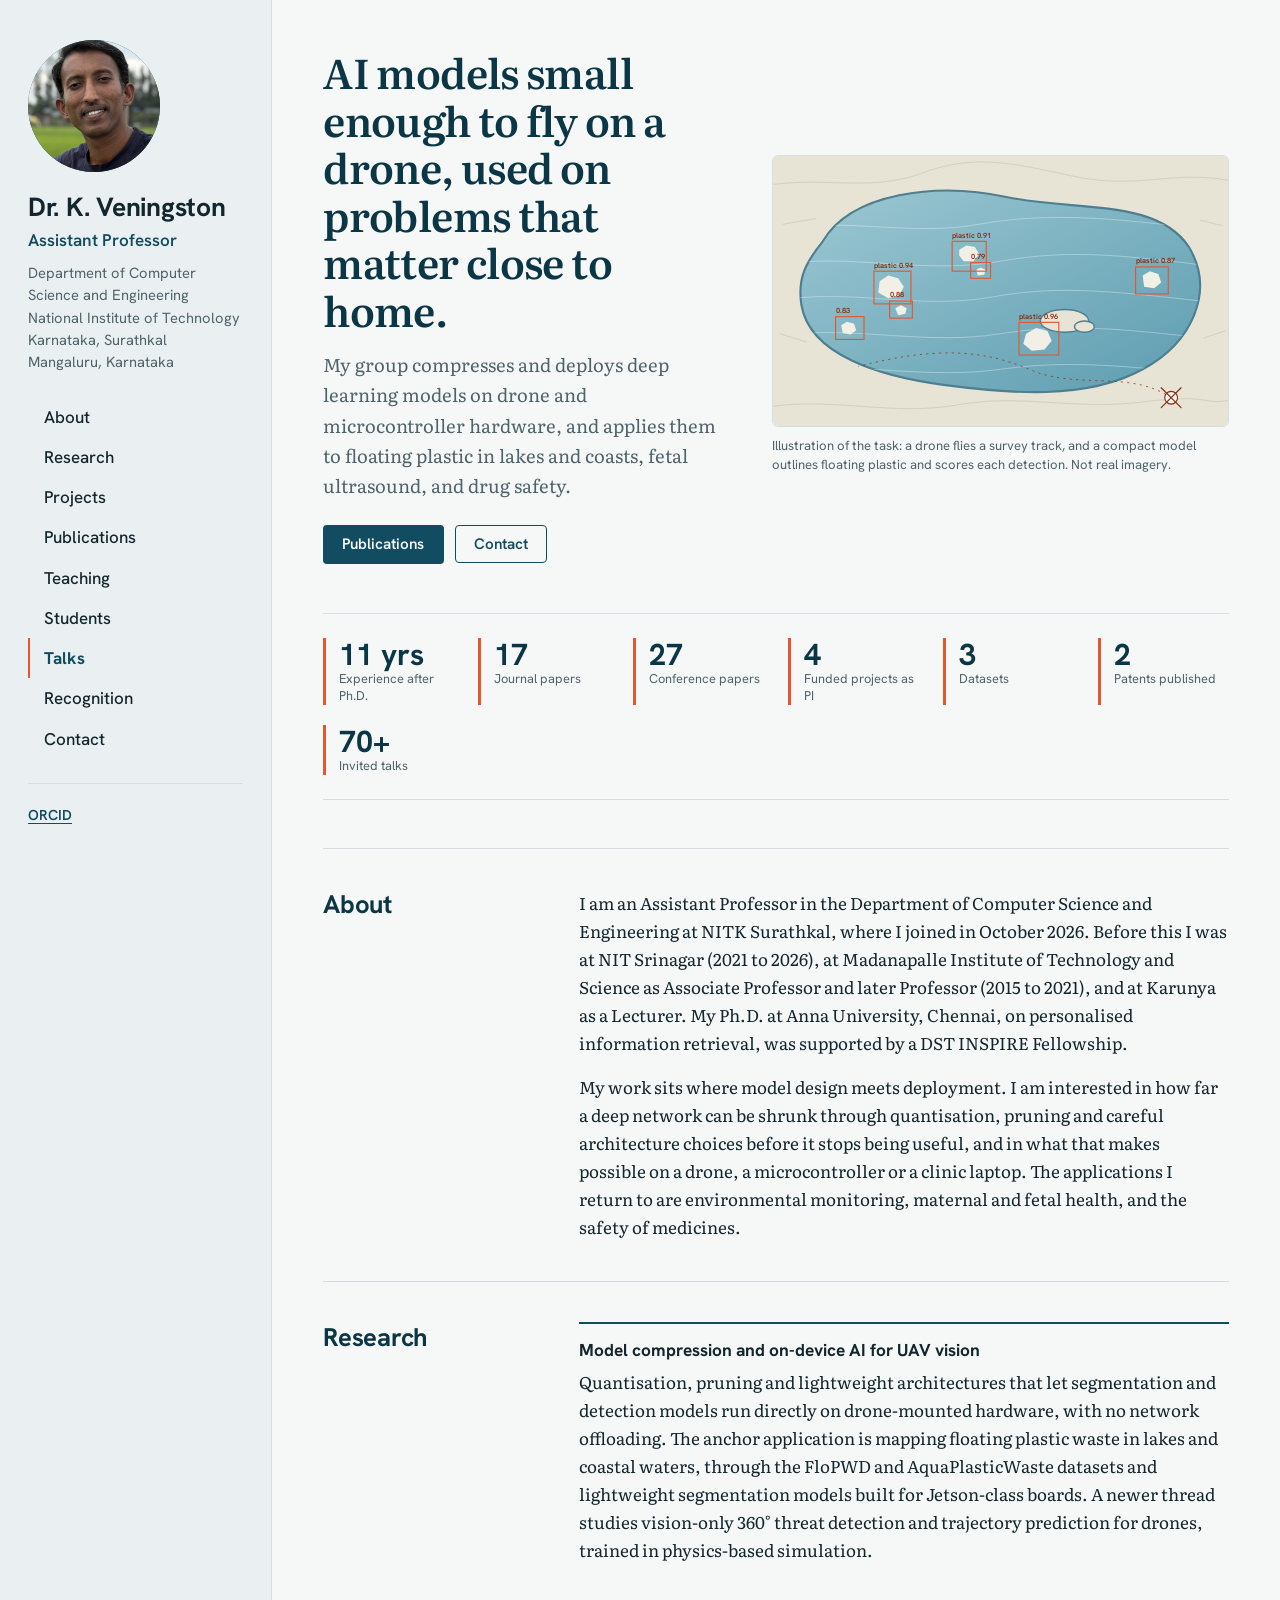
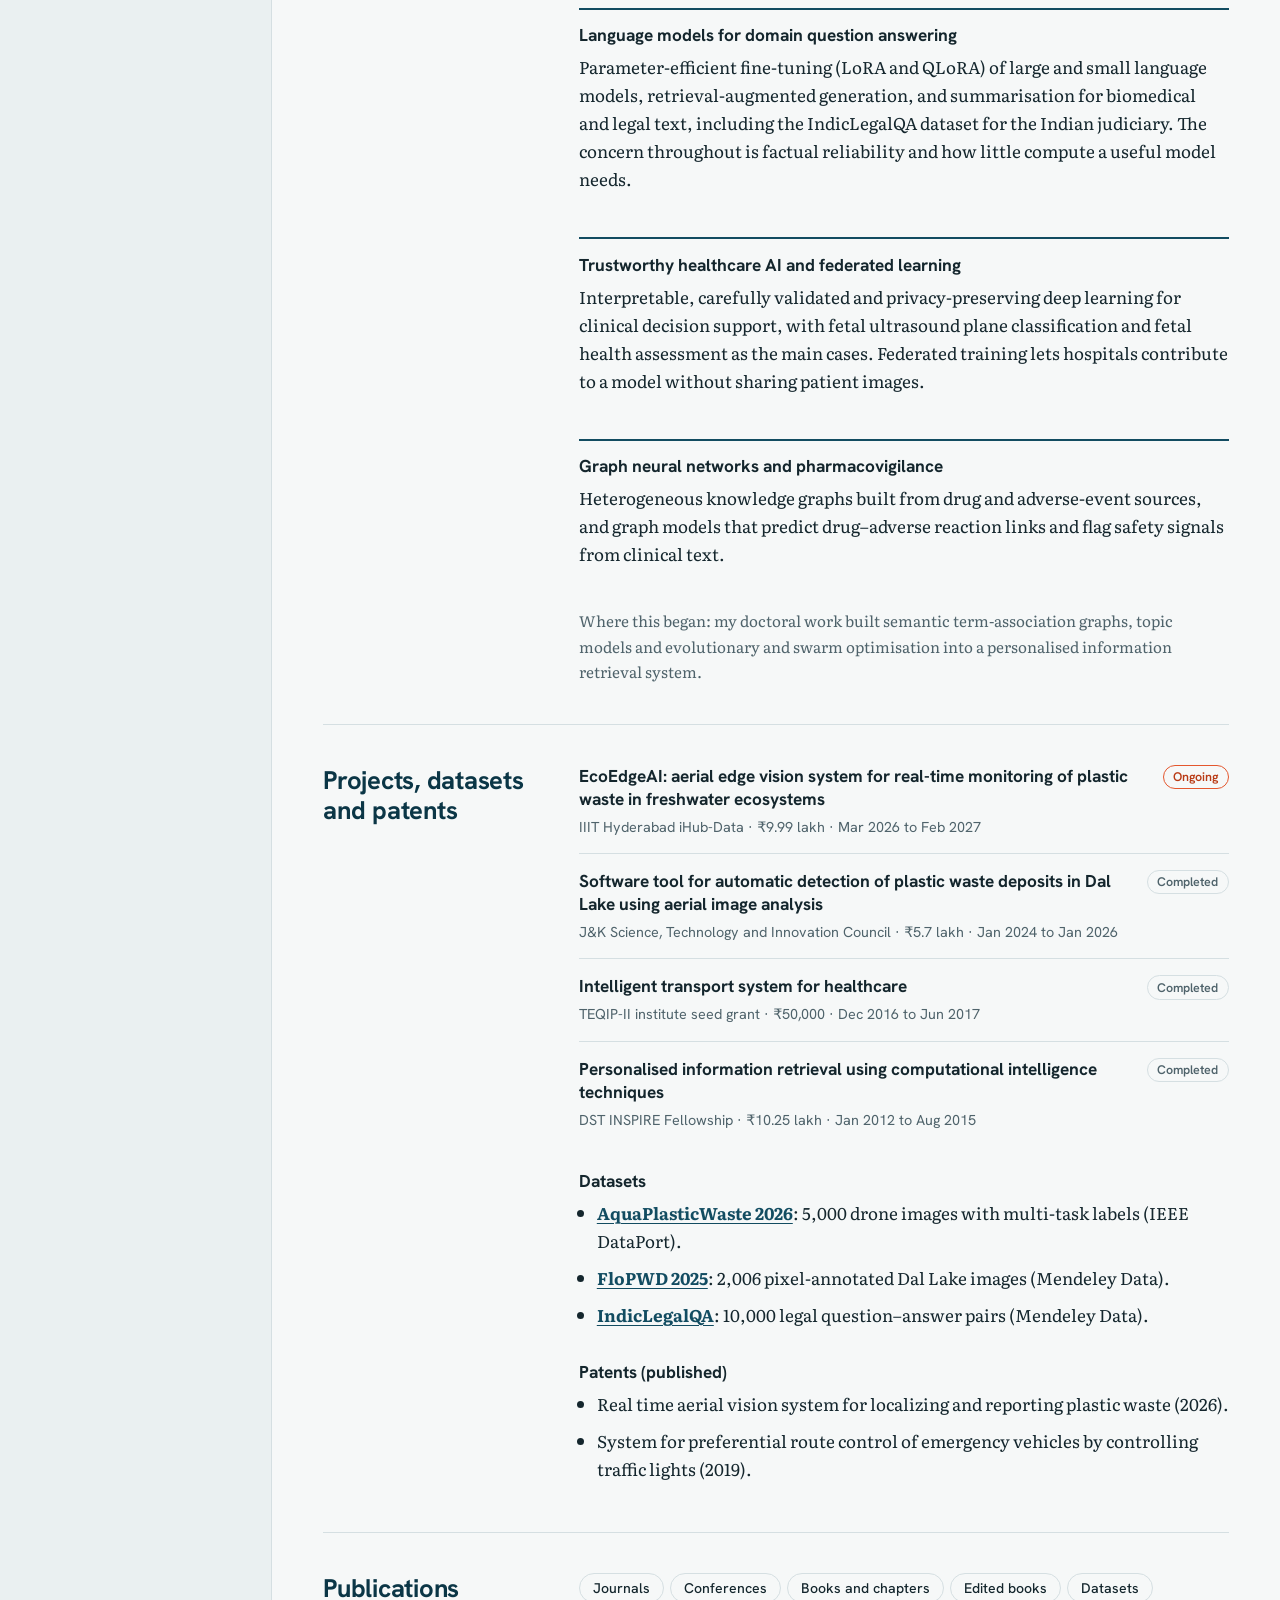
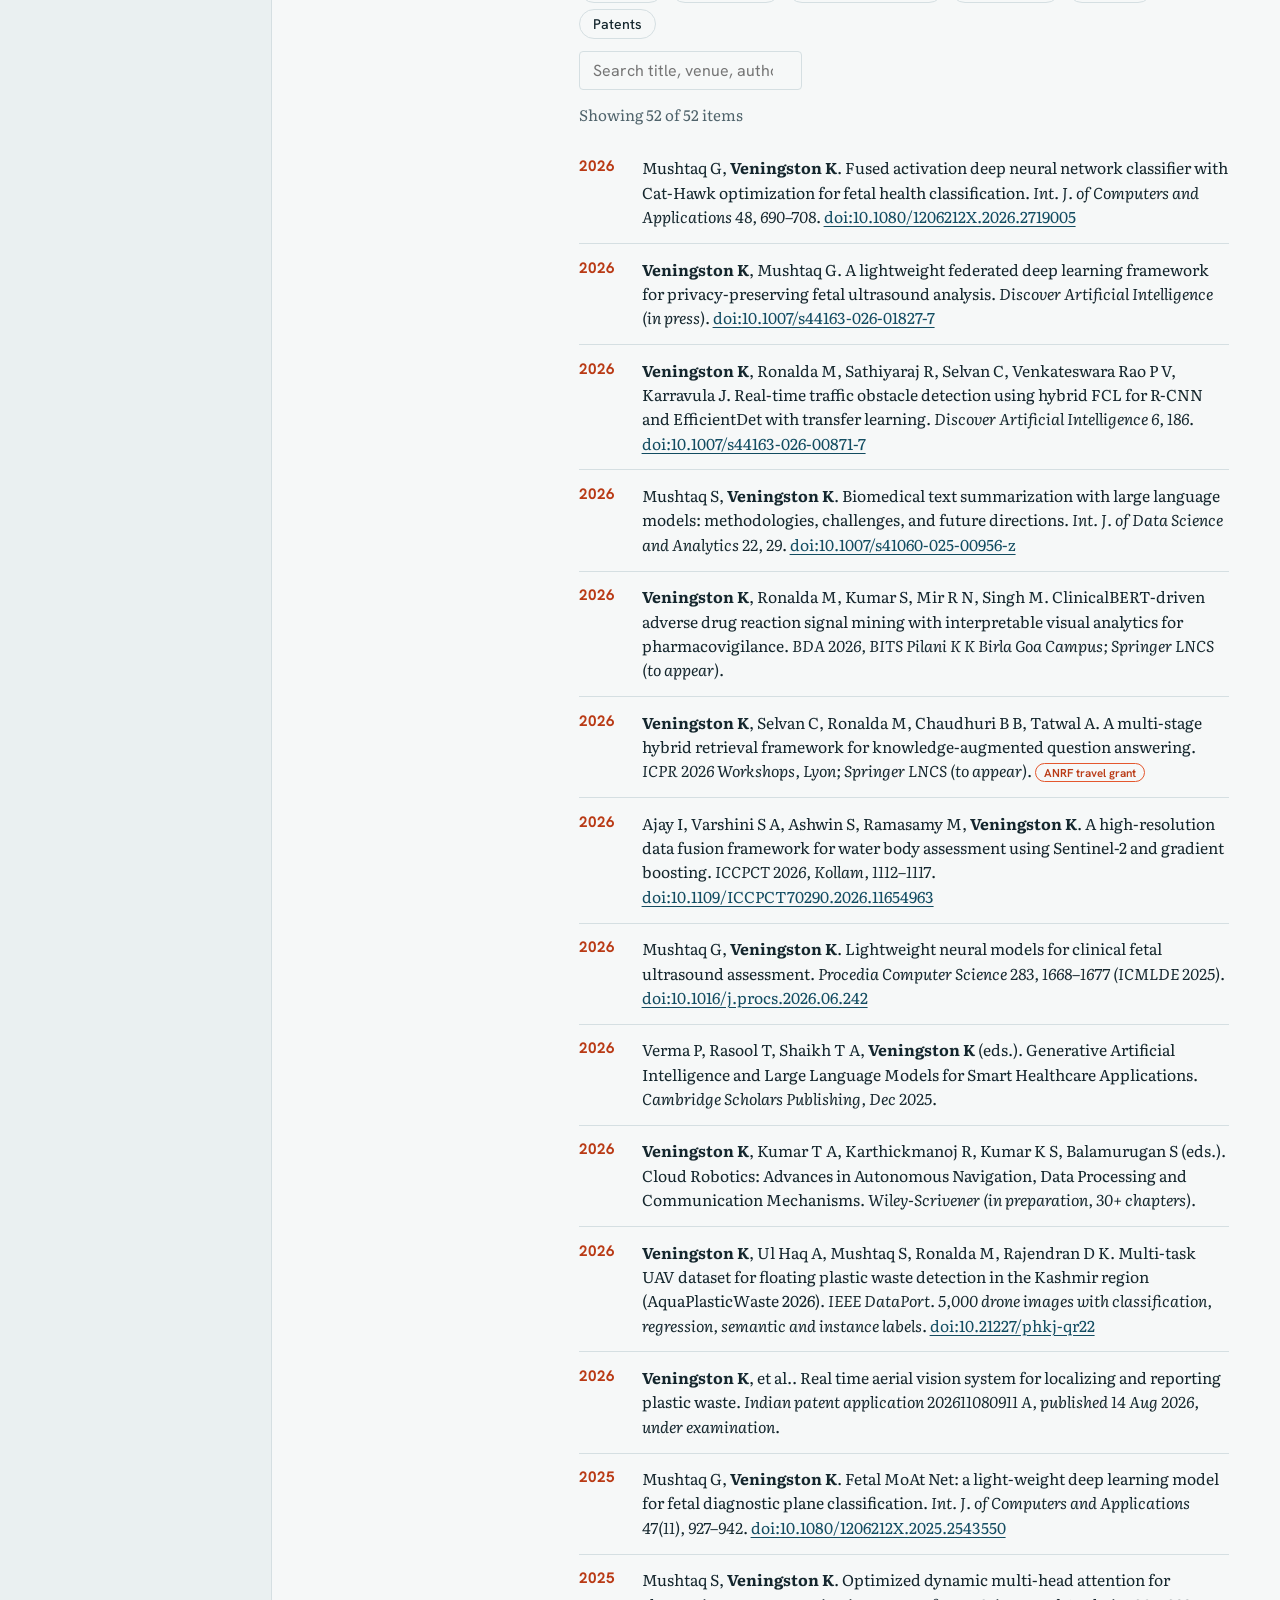
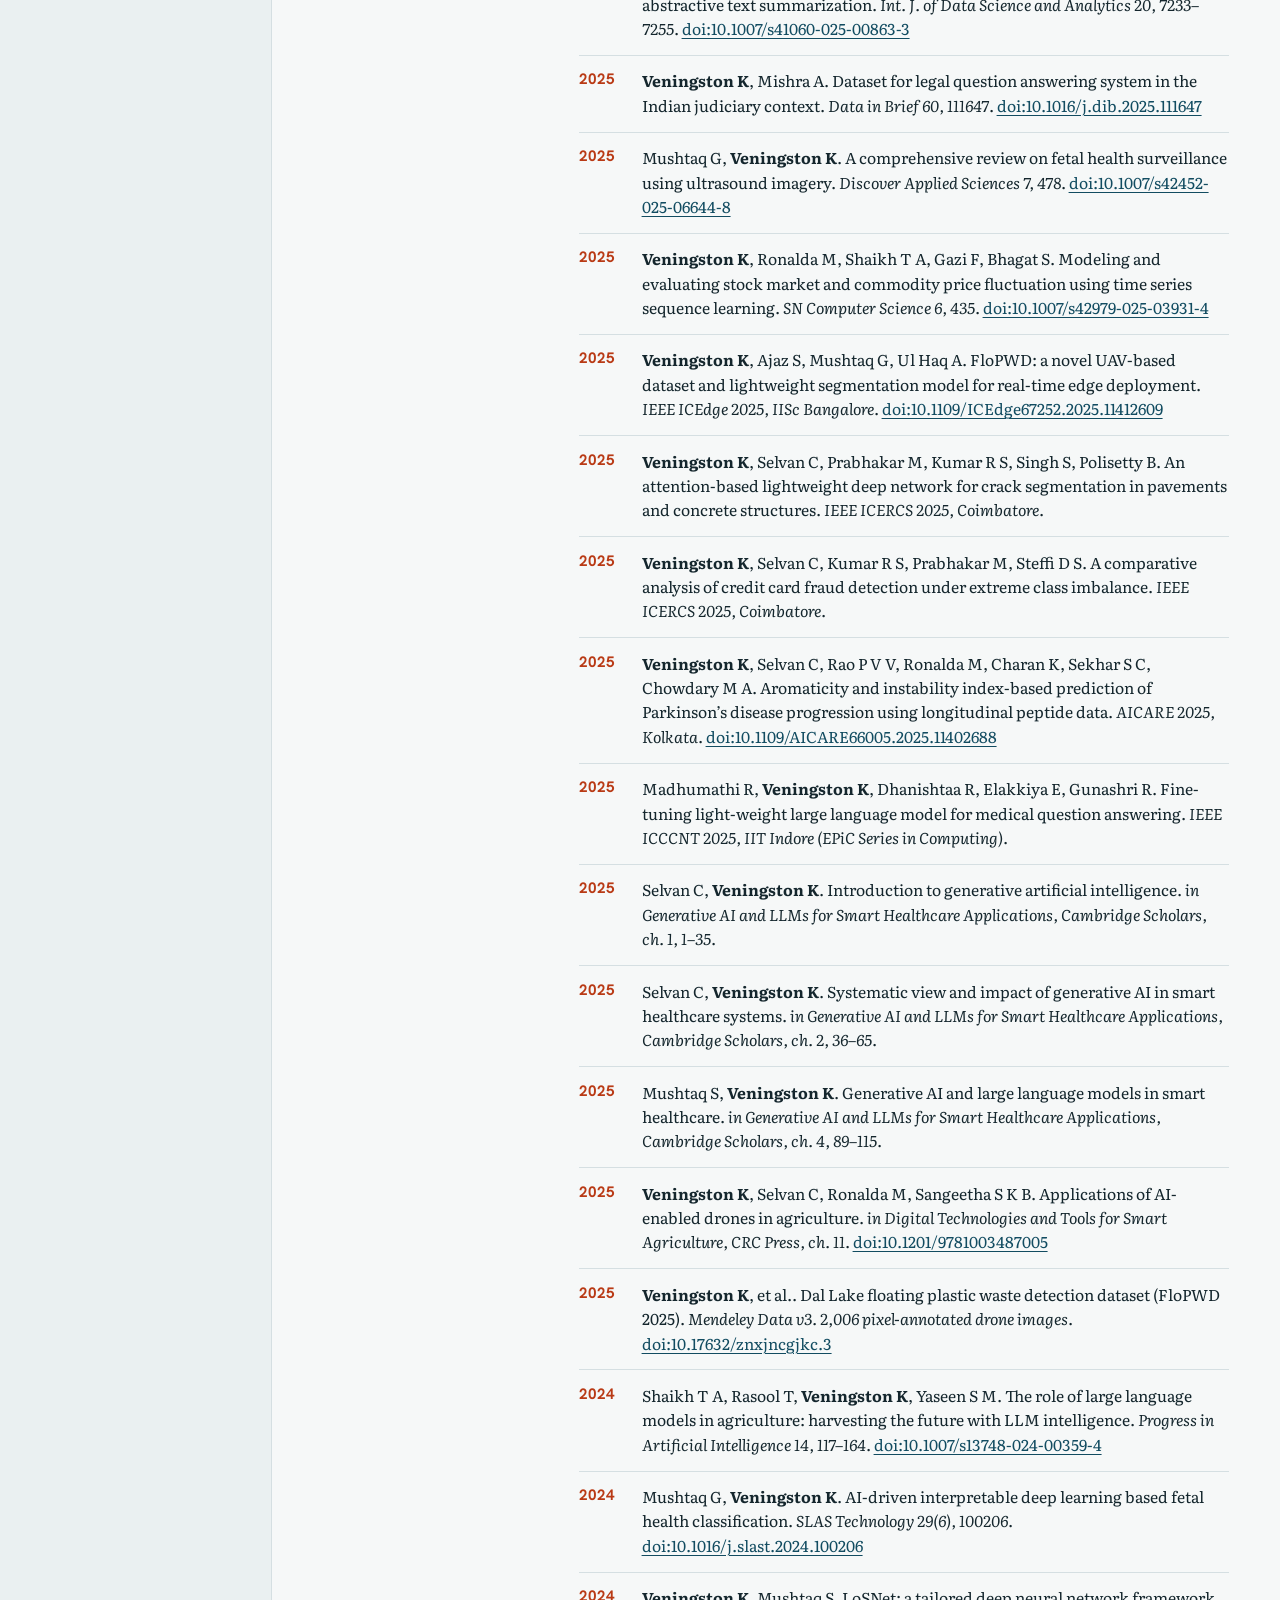
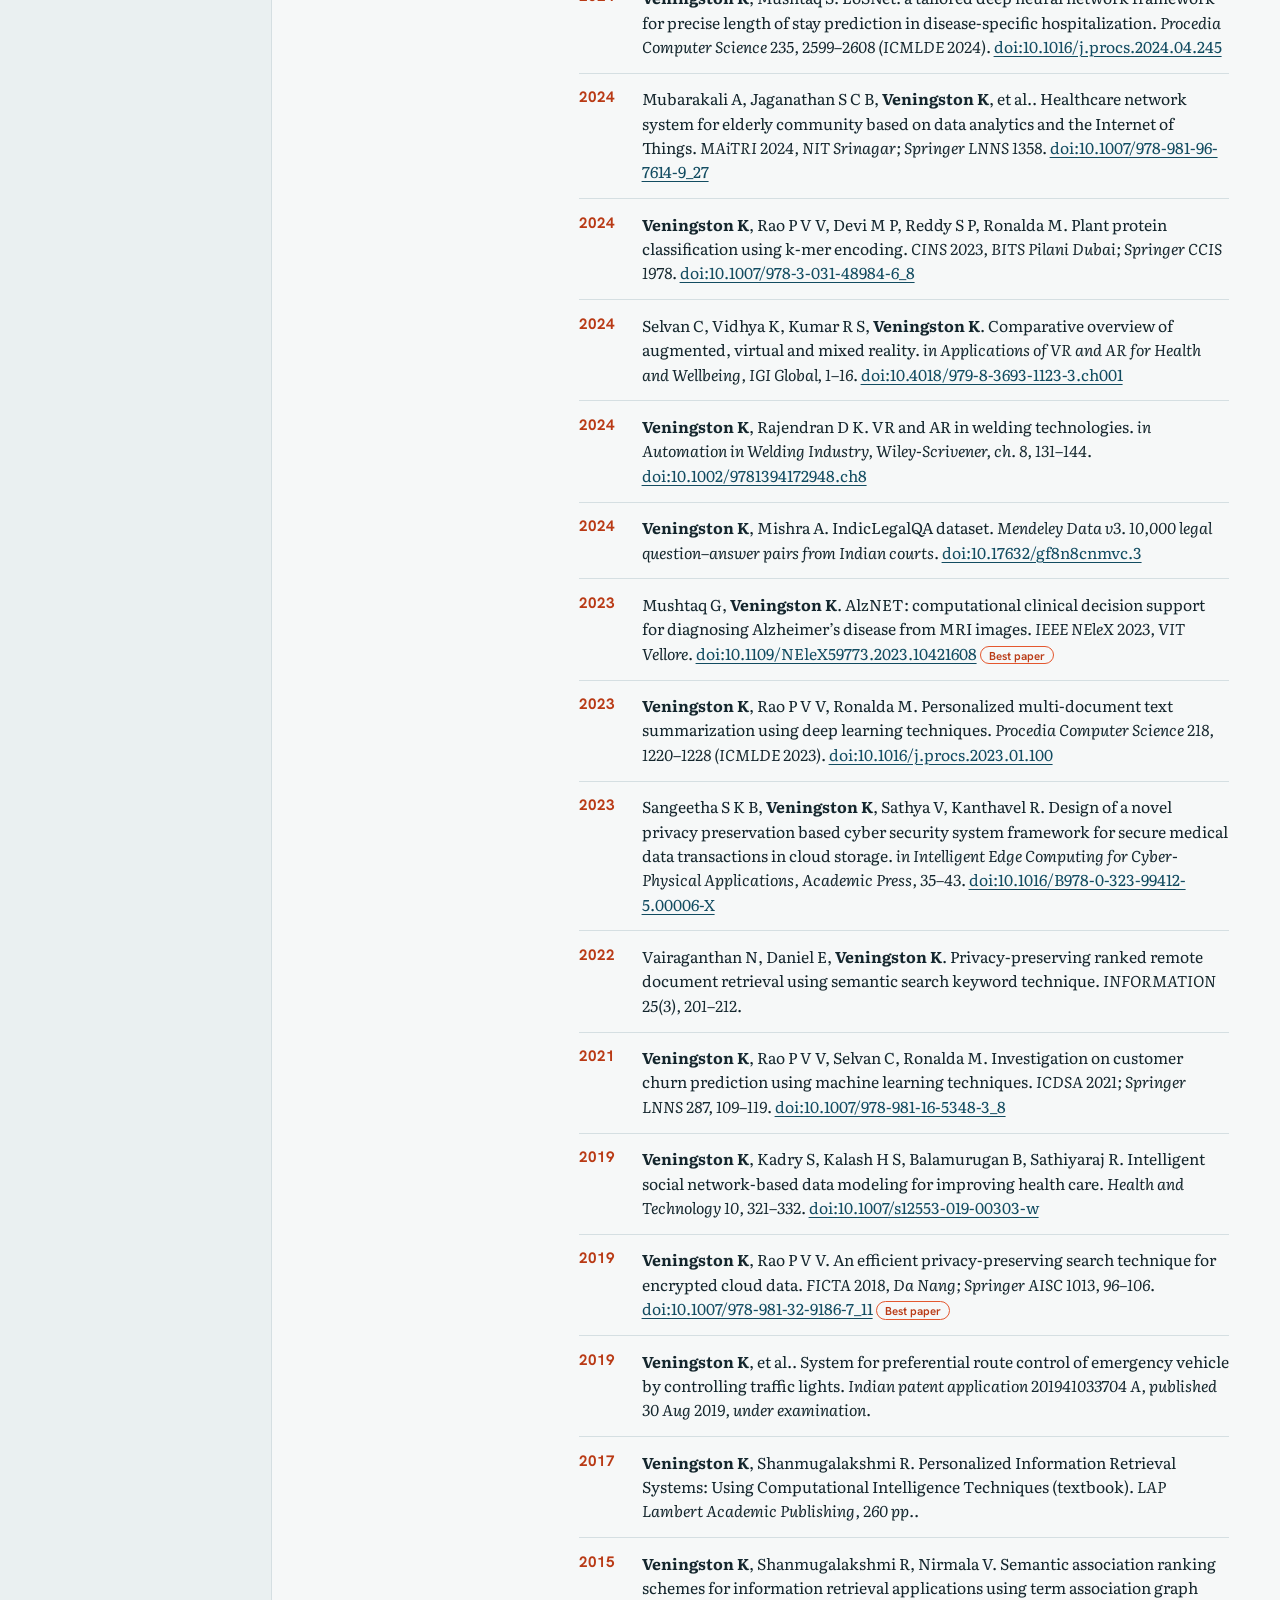
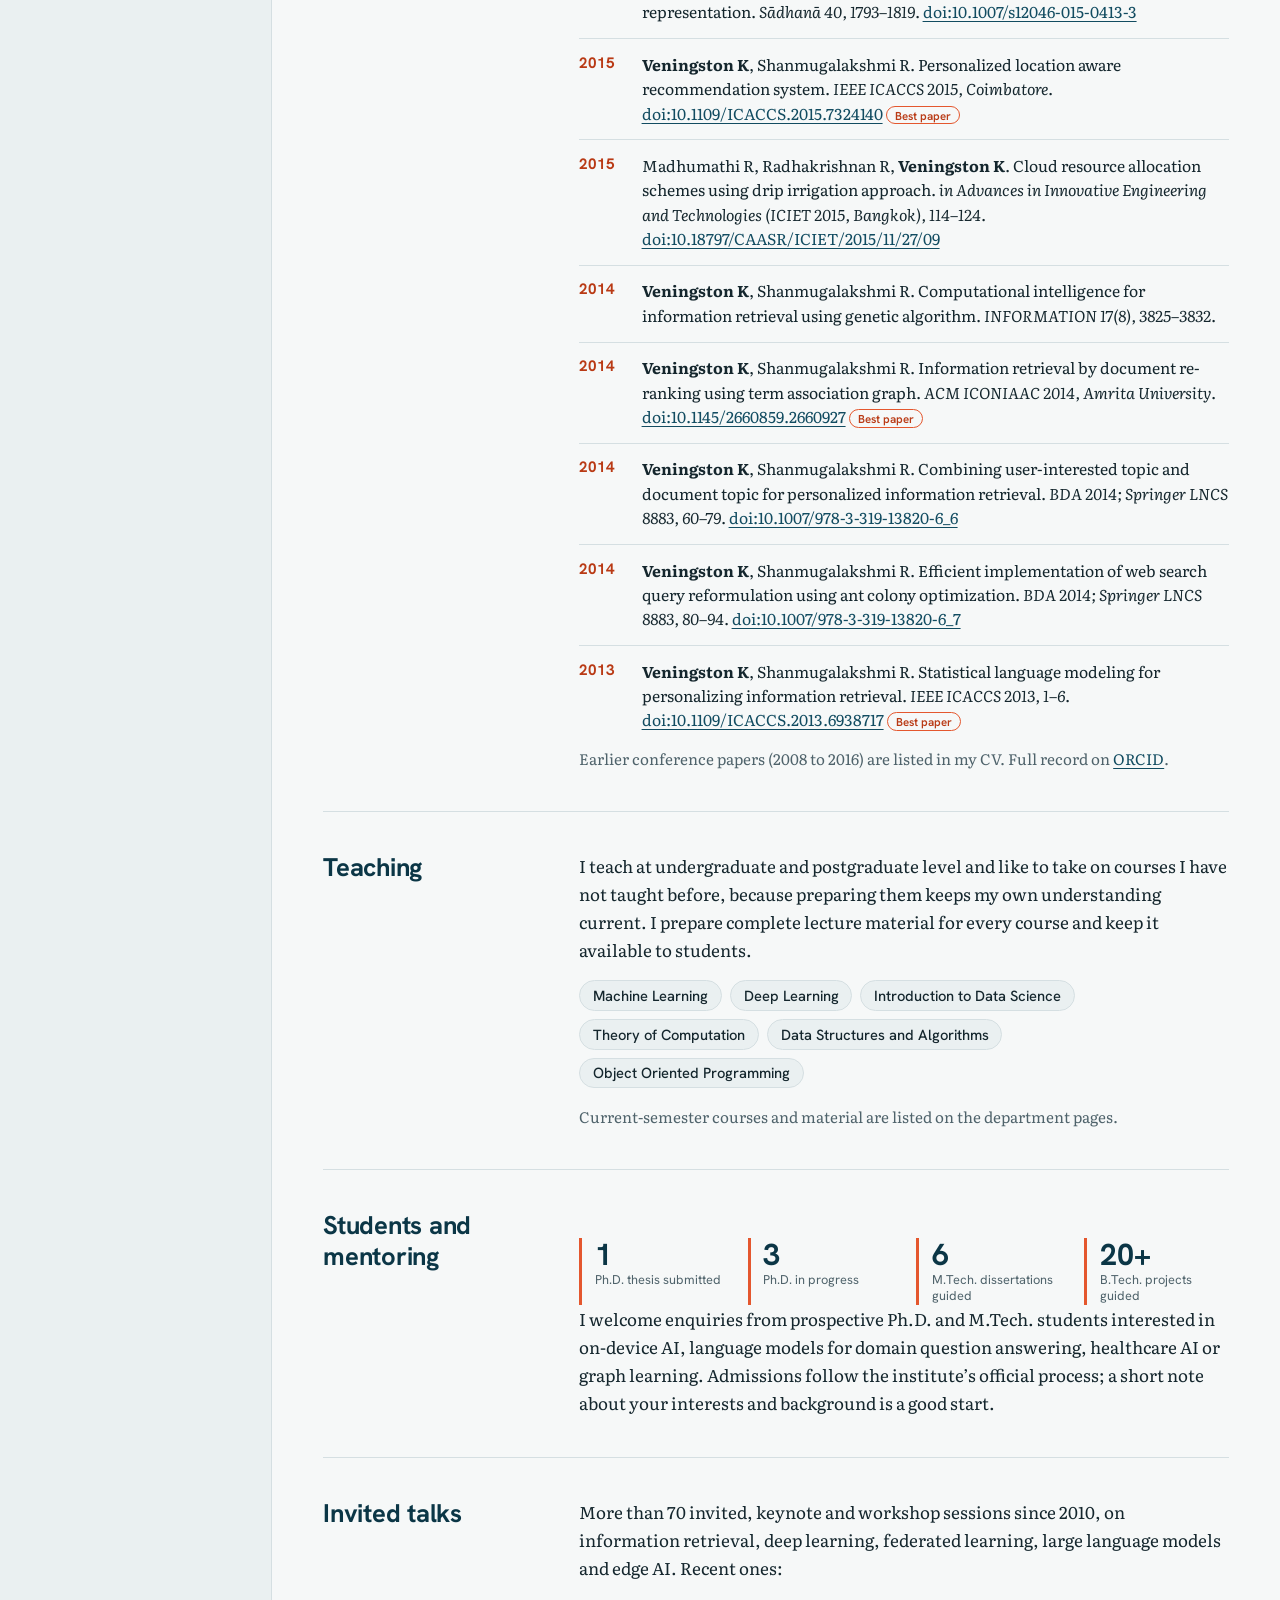
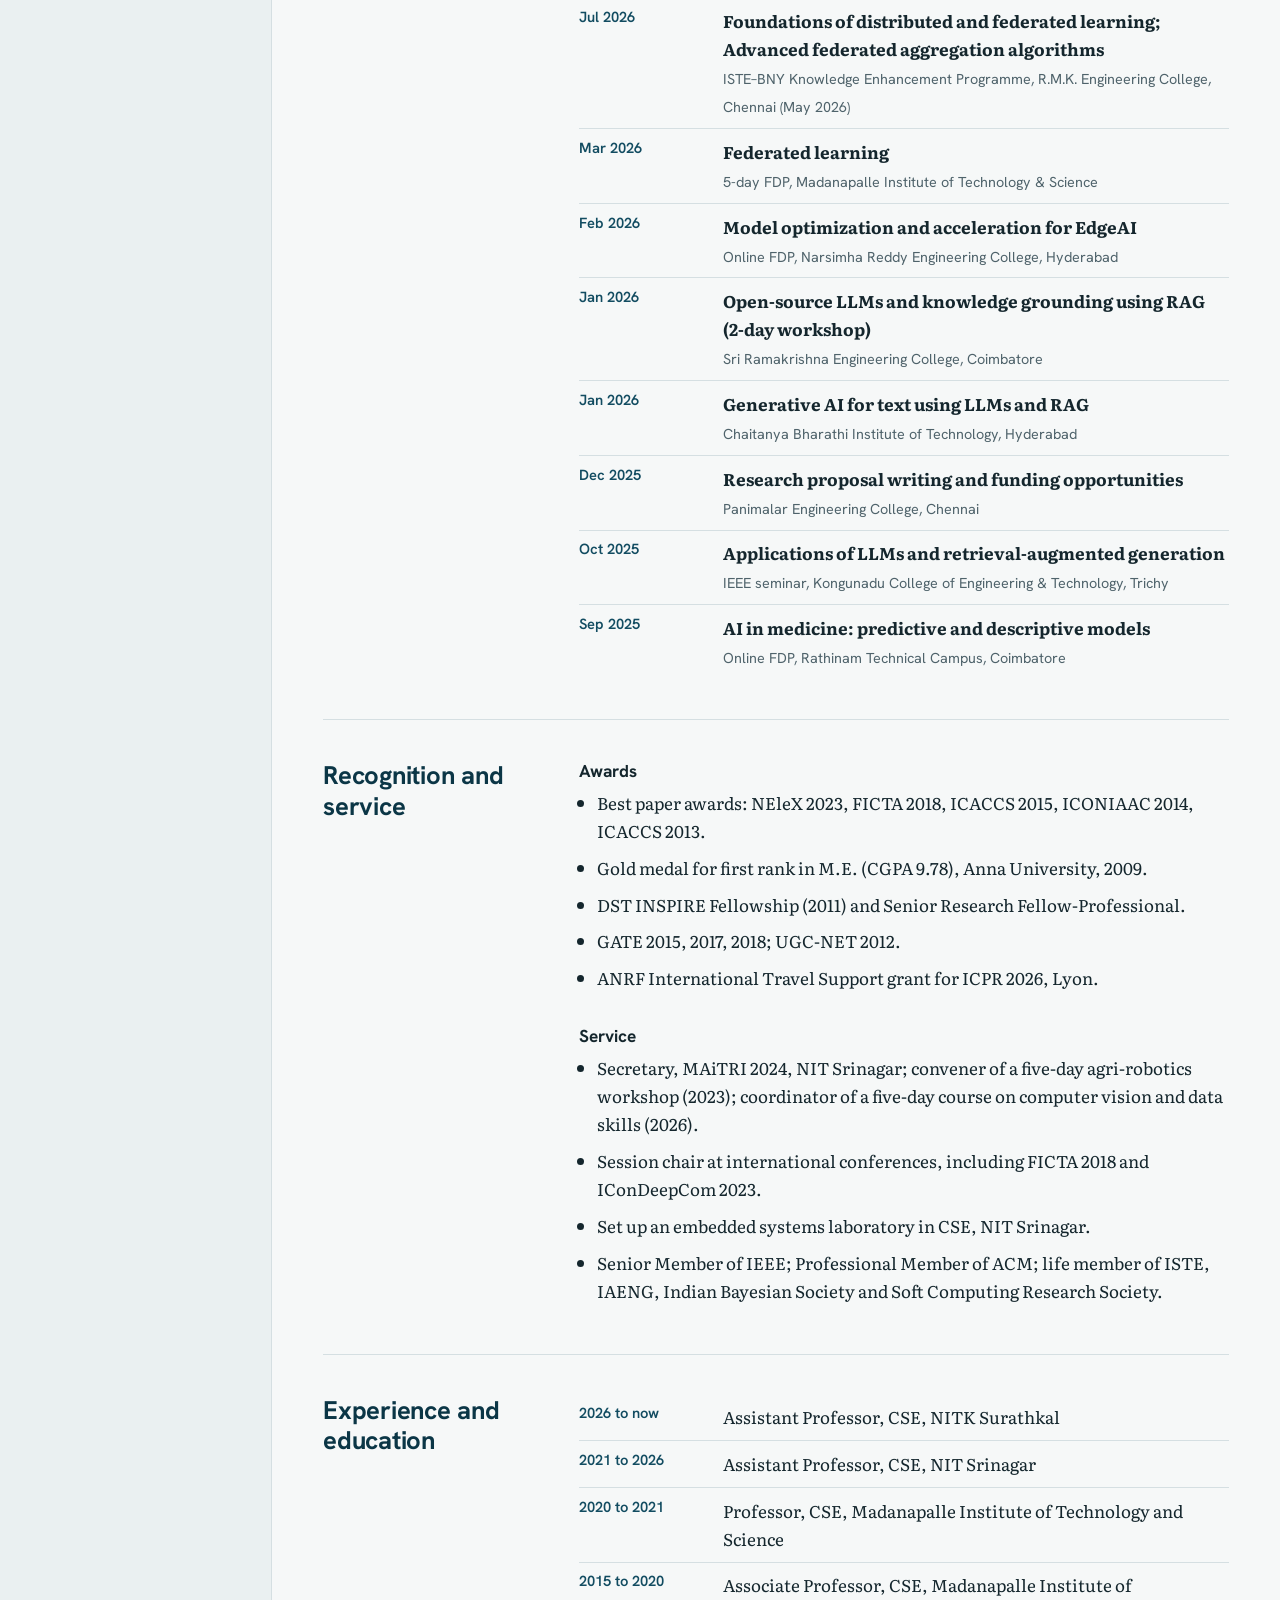
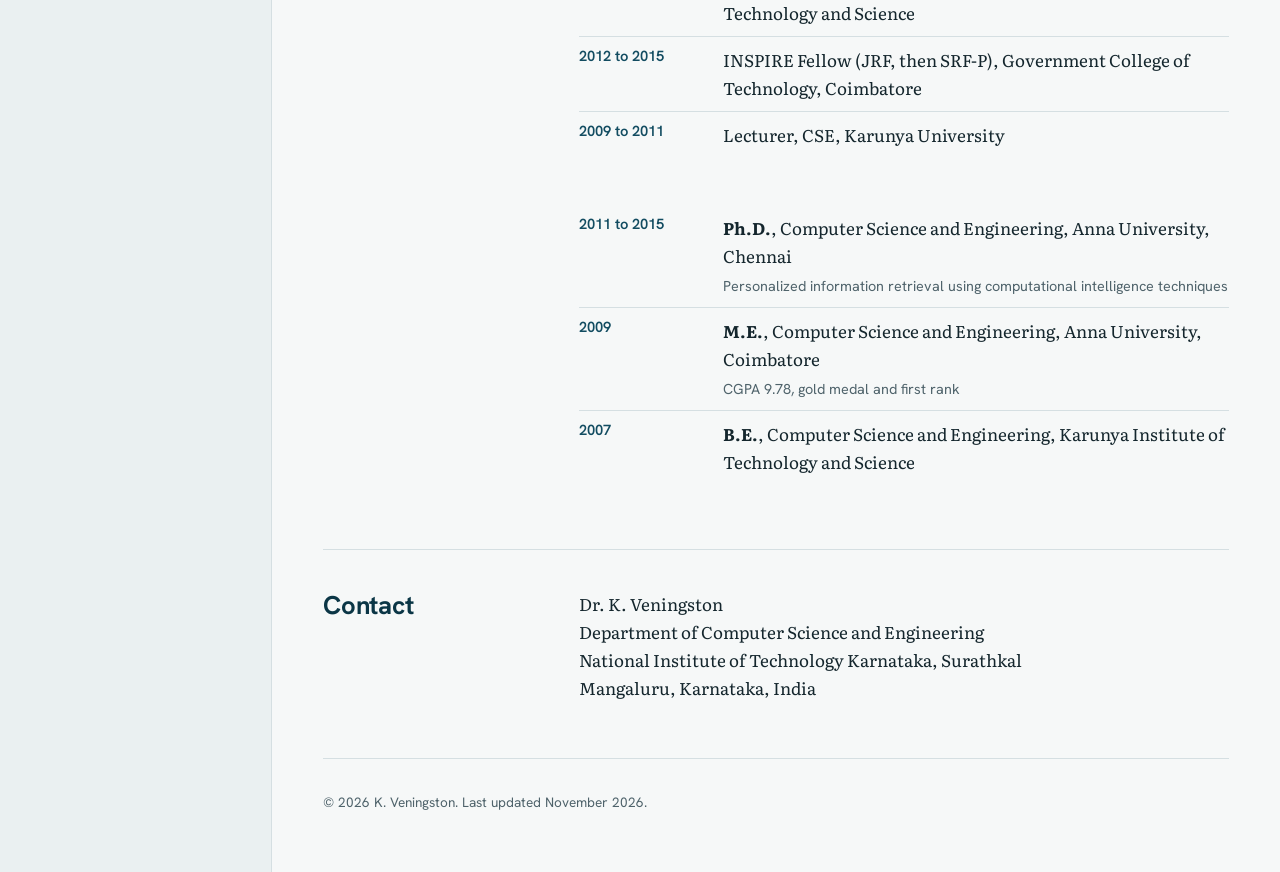
==== index.html @ 3d09f7f8 "Update index.html Update dataset DOI" ====
<!doctype html>
<html lang="en">
<head>
  <meta charset="utf-8">
  <meta name="viewport" content="width=device-width, initial-scale=1">
  <title>Dr. K. Veningston | Assistant Professor, CSE, NITK Surathkal</title>
  <meta name="description" content="Dr. K. Veningston, Assistant Professor in Computer Science and Engineering at NITK Surathkal. Research on on-device AI and model compression for UAV vision, language models, healthcare AI and graph learning.">
  <meta name="author" content="K. Veningston">
  <meta name="theme-color" content="#124C61">
  <meta property="og:type" content="profile">
  <meta property="og:title" content="Dr. K. Veningston, NITK Surathkal">
  <meta property="og:description" content="AI models small enough to run on a drone, applied to plastic pollution, maternal health and drug safety.">
  <link rel="icon" href="data:image/svg+xml,%3Csvg xmlns='http://www.w3.org/2000/svg' viewBox='0 0 32 32'%3E%3Crect width='32' height='32' rx='6' fill='%23124C61'/%3E%3Cpath d='M7 22 L13 10 L19 20 L22 15 L26 22 Z' fill='%23F6F8F8'/%3E%3C/svg%3E">
  <link rel="preconnect" href="https://fonts.googleapis.com">
  <link rel="preconnect" href="https://fonts.gstatic.com" crossorigin>
  <link href="https://fonts.googleapis.com/css2?family=Hanken+Grotesk:wght@400;500;600;700&family=Literata:ital,opsz,wght@0,7..72,400;0,7..72,600;1,7..72,400&display=swap" rel="stylesheet">
  <link rel="stylesheet" href="assets/css/style.css">
  <script type="application/ld+json">
  {
    "@context": "https://schema.org",
    "@type": "Person",
    "name": "K. Veningston",
    "honorificPrefix": "Dr.",
    "jobTitle": "Assistant Professor",
    "affiliation": {
      "@type": "CollegeOrUniversity",
      "name": "National Institute of Technology Karnataka, Surathkal"
    },
    "sameAs": ["https://orcid.org/0000-0002-8060-5450"],
    "knowsAbout": ["Model compression", "On-device AI", "Computer vision", "Natural language processing", "Federated learning", "Graph neural networks"]
  }
  </script>
</head>
<body>
  <a class="skip" href="#main">Skip to content</a>

  <div class="layout">
    <aside class="side" aria-label="Profile and navigation">
      <div class="side-inner">
        <div class="portrait" id="portrait">
          <img src="assets/img/profile.jpeg" alt="Portrait of Dr. K. Veningston" width="132" height="132" onerror="this.remove()">
          <span class="monogram" aria-hidden="true">KV</span>
        </div>
        <h1 class="name">Dr. K. Veningston</h1>
        <p class="role">Assistant Professor</p>
        <p class="affil">
          Department of Computer Science and Engineering<br>
          National Institute of Technology Karnataka, Surathkal<br>
          Mangaluru, Karnataka
        </p>

        <nav class="nav" aria-label="Sections">
          <ul>
            <li><a href="#about">About</a></li>
            <li><a href="#research">Research</a></li>
            <li><a href="#projects">Projects</a></li>
            <li><a href="#publications">Publications</a></li>
            <li><a href="#teaching">Teaching</a></li>
            <li><a href="#group">Students</a></li>
            <li><a href="#talks">Talks</a></li>
            <li><a href="#service">Recognition</a></li>
            <li><a href="#contact">Contact</a></li>
          </ul>
        </nav>

        <ul class="ext" aria-label="Profiles">
          <li><a href="https://orcid.org/0000-0002-8060-5450" rel="me noopener">ORCID</a></li>
          <li data-site="scholarUrl" hidden><a rel="me noopener">Google Scholar</a></li>
          <li data-site="scopusUrl" hidden><a rel="me noopener">Scopus</a></li>
          <li data-site="githubUrl" hidden><a rel="me noopener">GitHub</a></li>
          <li data-site="linkedinUrl" hidden><a rel="me noopener">LinkedIn</a></li>
          <li data-site="departmentUrl" hidden><a rel="noopener">Department page</a></li>
        </ul>
      </div>
    </aside>

    <main id="main" class="content">
      <section class="hero" aria-labelledby="hero-title">
        <div class="hero-text">
          <h2 id="hero-title" class="hero-title">AI models small enough to fly on a drone, used on problems that matter close to home.</h2>
          <p class="hero-sub">My group compresses and deploys deep learning models on drone and microcontroller hardware, and applies them to floating plastic in lakes and coasts, fetal ultrasound, and drug safety.</p>
          <p class="hero-cta"><a class="btn" href="#publications">Publications</a> <a class="btn btn-ghost" href="#contact">Contact</a></p>
        </div>
        <figure class="aerial">
          <svg viewBox="0 0 640 380" role="img" aria-labelledby="aerial-t aerial-d" xmlns="http://www.w3.org/2000/svg">
            <title id="aerial-t">Illustration of drone-based plastic detection on a lake</title>
            <desc id="aerial-d">A stylised aerial view of a lake with patches of floating plastic, each outlined by a detection box and labelled with a confidence score.</desc>
            <defs>
              <linearGradient id="water" x1="0" y1="0" x2="1" y2="1">
                <stop offset="0" stop-color="var(--w1)"/>
                <stop offset="1" stop-color="var(--w2)"/>
              </linearGradient>
              <clipPath id="lakeClip">
                <path d="M70 120 C 110 52, 230 36, 330 58 C 430 78, 540 60, 585 128 C 622 190, 590 262, 520 300 C 440 344, 330 334, 240 322 C 150 310, 52 280, 40 210 C 34 172, 46 150, 70 120 Z"/>
              </clipPath>
            </defs>

            <rect width="640" height="380" fill="var(--land)"/>
            <g class="land-marks" stroke="var(--land-line)" stroke-width="1" fill="none" opacity=".55">
              <path d="M0 40 C 80 30, 140 50, 210 24 S 330 8, 420 28 S 560 20, 640 34"/>
              <path d="M0 352 C 90 340, 170 366, 260 350 S 420 358, 520 346 S 600 350, 640 344"/>
              <path d="M14 96 L 60 88 M10 250 L 48 262 M600 90 L 632 98 M606 256 L 636 246"/>
            </g>

            <path d="M70 120 C 110 52, 230 36, 330 58 C 430 78, 540 60, 585 128 C 622 190, 590 262, 520 300 C 440 344, 330 334, 240 322 C 150 310, 52 280, 40 210 C 34 172, 46 150, 70 120 Z" fill="url(#water)" stroke="var(--shore)" stroke-width="3"/>

            <g clip-path="url(#lakeClip)" stroke="var(--ripple)" stroke-width="1" fill="none" opacity=".5">
              <path d="M30 100 C 120 90, 200 112, 290 96 S 470 84, 640 108"/>
              <path d="M30 150 C 120 140, 220 166, 320 148 S 500 140, 640 158"/>
              <path d="M30 200 C 130 190, 210 216, 310 198 S 490 192, 640 208"/>
              <path d="M30 250 C 130 242, 220 266, 320 250 S 500 244, 640 260"/>
              <path d="M30 300 C 130 292, 220 314, 320 300 S 500 296, 640 310"/>
            </g>

            <!-- island / houseboat cluster -->
            <g fill="var(--land)" stroke="var(--shore)" stroke-width="2">
              <ellipse cx="410" cy="232" rx="34" ry="16"/>
              <ellipse cx="438" cy="240" rx="14" ry="8"/>
            </g>

            <!-- plastic patches -->
            <g class="plastic" fill="var(--plastic)">
              <path d="M150 176 l12 -8 l14 4 l8 12 l-6 12 l-16 4 l-14 -8 z"/>
              <path d="M172 214 l8 -4 l8 4 l-2 8 l-10 2 z"/>
              <path d="M262 132 l10 -6 l12 2 l6 10 l-8 10 l-14 0 l-6 -8 z"/>
              <path d="M286 160 l6 -3 l7 3 l-2 7 l-9 1 z"/>
              <path d="M356 250 l14 -8 l16 4 l6 14 l-10 12 l-18 2 l-12 -10 z"/>
              <path d="M520 168 l10 -6 l12 4 l4 12 l-10 8 l-14 -2 z"/>
              <path d="M96 238 l8 -5 l10 3 l3 9 l-8 6 l-11 -2 z"/>
            </g>

            <!-- detection boxes: drawn once on load -->
            <g class="boxes" fill="none" stroke="var(--box)" stroke-width="1.6">
              <rect pathLength="100" x="142" y="162" width="52" height="46" />
              <rect pathLength="100" x="164" y="204" width="32" height="24" />
              <rect pathLength="100" x="252" y="120" width="48" height="42" />
              <rect pathLength="100" x="278" y="150" width="28" height="22" />
              <rect pathLength="100" x="346" y="234" width="56" height="46" />
              <rect pathLength="100" x="510" y="156" width="46" height="38" />
              <rect pathLength="100" x="88" y="226" width="40" height="32" />
            </g>
            <g class="labels" font-family="Hanken Grotesk, system-ui, sans-serif" font-size="10.5" font-weight="600" fill="var(--box-label)">
              <text x="142" y="157">plastic 0.94</text>
              <text x="164" y="199">0.88</text>
              <text x="252" y="115">plastic 0.91</text>
              <text x="278" y="145">0.79</text>
              <text x="346" y="229">plastic 0.96</text>
              <text x="510" y="151">plastic 0.87</text>
              <text x="88" y="221">0.83</text>
            </g>

            <!-- survey track -->
            <path d="M560 340 C 500 300, 430 330, 360 300 S 220 270, 120 296" fill="none" stroke="var(--box-label)" stroke-width="1.4" stroke-dasharray="3 6" opacity=".7"/>
            <g transform="translate(560 340)">
              <circle r="9" fill="var(--paper)" stroke="var(--box-label)" stroke-width="1.6"/>
              <path d="M-14 -14 L14 14 M14 -14 L-14 14" stroke="var(--box-label)" stroke-width="1.6" stroke-linecap="round"/>
            </g>
          </svg>
          <figcaption>Illustration of the task: a drone flies a survey track, and a compact model outlines floating plastic and scores each detection. Not real imagery.</figcaption>
        </figure>
      </section>

      <dl class="facts strip" aria-label="Summary">
        <div><dt>Experience after Ph.D.</dt><dd>11 yrs</dd></div>
        <div><dt>Journal papers</dt><dd>17</dd></div>
        <div><dt>Conference papers</dt><dd>27</dd></div>
        <div><dt>Funded projects as PI</dt><dd>4</dd></div>
        <div><dt>Datasets</dt><dd>3</dd></div>
        <div><dt>Patents published</dt><dd>2</dd></div>
        <div><dt>Invited talks</dt><dd>70+</dd></div>
      </dl>

      <section id="about" class="block" aria-labelledby="h-about">
        <h2 id="h-about">About</h2>
        <div class="body cols-2">
          <p>I am an Assistant Professor in the Department of Computer Science and Engineering at NITK Surathkal, where I joined in October 2026. Before this I was at NIT Srinagar (2021 to 2026), at Madanapalle Institute of Technology and Science as Associate Professor and later Professor (2015 to 2021), and at Karunya as a Lecturer. My Ph.D. at Anna University, Chennai, on personalised information retrieval, was supported by a DST INSPIRE Fellowship.</p>
          <p>My work sits where model design meets deployment. I am interested in how far a deep network can be shrunk through quantisation, pruning and careful architecture choices before it stops being useful, and in what that makes possible on a drone, a microcontroller or a clinic laptop. The applications I return to are environmental monitoring, maternal and fetal health, and the safety of medicines.</p>
        </div>
      </section>

      <section id="research" class="block" aria-labelledby="h-research">
        <h2 id="h-research">Research</h2>
        <div class="body">
          <div class="grid-2">
            <article class="area"><h3>Model compression and on-device AI for UAV vision</h3><p>Quantisation, pruning and lightweight architectures that let segmentation and detection models run directly on drone-mounted hardware, with no network offloading. The anchor application is mapping floating plastic waste in lakes and coastal waters, through the FloPWD and AquaPlasticWaste datasets and lightweight segmentation models built for Jetson-class boards. A newer thread studies vision-only 360° threat detection and trajectory prediction for drones, trained in physics-based simulation.</p></article>
            <article class="area"><h3>Language models for domain question answering</h3><p>Parameter-efficient fine-tuning (LoRA and QLoRA) of large and small language models, retrieval-augmented generation, and summarisation for biomedical and legal text, including the IndicLegalQA dataset for the Indian judiciary. The concern throughout is factual reliability and how little compute a useful model needs.</p></article>
            <article class="area"><h3>Trustworthy healthcare AI and federated learning</h3><p>Interpretable, carefully validated and privacy-preserving deep learning for clinical decision support, with fetal ultrasound plane classification and fetal health assessment as the main cases. Federated training lets hospitals contribute to a model without sharing patient images.</p></article>
            <article class="area"><h3>Graph neural networks and pharmacovigilance</h3><p>Heterogeneous knowledge graphs built from drug and adverse-event sources, and graph models that predict drug–adverse reaction links and flag safety signals from clinical text.</p></article>
          </div>
          <p class="note">Where this began: my doctoral work built semantic term-association graphs, topic models and evolutionary and swarm optimisation into a personalised information retrieval system.</p>
        </div>
      </section>

      <section id="projects" class="block" aria-labelledby="h-projects">
        <h2 id="h-projects">Projects, datasets and patents</h2>
        <div class="body">
          <ol class="rows projects">
            <li><div class="row-main"><h3>EcoEdgeAI: aerial edge vision system for real-time monitoring of plastic waste in freshwater ecosystems</h3><p class="meta">IIIT Hyderabad iHub-Data · ₹9.99 lakh · Mar 2026 to Feb 2027</p></div><span class="tag tag-live">Ongoing</span></li>
            <li><div class="row-main"><h3>Software tool for automatic detection of plastic waste deposits in Dal Lake using aerial image analysis</h3><p class="meta">J&amp;K Science, Technology and Innovation Council · ₹5.7 lakh · Jan 2024 to Jan 2026</p></div><span class="tag">Completed</span></li>
            <li><div class="row-main"><h3>Intelligent transport system for healthcare</h3><p class="meta">TEQIP-II institute seed grant · ₹50,000 · Dec 2016 to Jun 2017</p></div><span class="tag">Completed</span></li>
            <li><div class="row-main"><h3>Personalised information retrieval using computational intelligence techniques</h3><p class="meta">DST INSPIRE Fellowship · ₹10.25 lakh · Jan 2012 to Aug 2015</p></div><span class="tag">Completed</span></li>
          </ol>
          <div class="grid-2 tight">
            <div><h3 class="sub">Datasets</h3><ul class="plain">
              <li><a href="https://doi.org/10.21227/phkj-qr22"><strong>AquaPlasticWaste 2026</strong></a>: 5,000 drone images with multi-task labels (IEEE DataPort).</li>
              <li><a href="https://doi.org/10.17632/znxjncgjkc.3"><strong>FloPWD 2025</strong></a>: 2,006 pixel-annotated Dal Lake images (Mendeley Data).</li>
              <li><a href="https://doi.org/10.17632/gf8n8cnmvc.2"><strong>IndicLegalQA</strong></a>: 10,000 legal question–answer pairs (Mendeley Data).</li></ul></div>
            <div><h3 class="sub">Patents (published)</h3><ul class="plain">
              <li>Real time aerial vision system for localizing and reporting plastic waste (2026).</li>
              <li>System for preferential route control of emergency vehicles by controlling traffic lights (2019).</li></ul></div>
          </div>
        </div>
      </section>

      <section id="publications" class="block" aria-labelledby="h-pubs">
        <h2 id="h-pubs">Publications</h2>
        <div class="body">
          <div class="tools">
            <div class="chips-row" role="group" aria-label="Filter by type"><button type="button" class="chip" data-f="journal" aria-pressed="false">Journals</button><button type="button" class="chip" data-f="conference" aria-pressed="false">Conferences</button><button type="button" class="chip" data-f="chapter" aria-pressed="false">Books and chapters</button><button type="button" class="chip" data-f="edited" aria-pressed="false">Edited books</button><button type="button" class="chip" data-f="dataset" aria-pressed="false">Datasets</button><button type="button" class="chip" data-f="patent" aria-pressed="false">Patents</button></div>
            <label class="search"><span class="sr">Search publications</span><input id="q" type="search" placeholder="Search title, venue, author" autocomplete="off"></label>
          </div>
          <p class="note" id="count" aria-live="polite"></p>
          <ol class="pubs" id="publist">
<li data-type="journal"><span class="yr">2026</span><p>Mushtaq G, <strong>Veningston K</strong>. Fused activation deep neural network classifier with Cat-Hawk optimization for fetal health classification. <em>Int. J. of Computers and Applications 48, 690–708</em>. <a href="https://doi.org/10.1080/1206212X.2026.2719005">doi:10.1080/1206212X.2026.2719005</a></p></li>
<li data-type="journal"><span class="yr">2026</span><p><strong>Veningston K</strong>, Mushtaq G. A lightweight federated deep learning framework for privacy-preserving fetal ultrasound analysis. <em>Discover Artificial Intelligence (in press)</em>. <a href="https://doi.org/10.1007/s44163-026-01827-7">doi:10.1007/s44163-026-01827-7</a></p></li>
<li data-type="journal"><span class="yr">2026</span><p><strong>Veningston K</strong>, Ronalda M, Sathiyaraj R, Selvan C, Venkateswara Rao P V, Karravula J. Real-time traffic obstacle detection using hybrid FCL for R-CNN and EfficientDet with transfer learning. <em>Discover Artificial Intelligence 6, 186</em>. <a href="https://doi.org/10.1007/s44163-026-00871-7">doi:10.1007/s44163-026-00871-7</a></p></li>
<li data-type="journal"><span class="yr">2026</span><p>Mushtaq S, <strong>Veningston K</strong>. Biomedical text summarization with large language models: methodologies, challenges, and future directions. <em>Int. J. of Data Science and Analytics 22, 29</em>. <a href="https://doi.org/10.1007/s41060-025-00956-z">doi:10.1007/s41060-025-00956-z</a></p></li>
<li data-type="conference"><span class="yr">2026</span><p><strong>Veningston K</strong>, Ronalda M, Kumar S, Mir R N, Singh M. ClinicalBERT-driven adverse drug reaction signal mining with interpretable visual analytics for pharmacovigilance. <em>BDA 2026, BITS Pilani K K Birla Goa Campus; Springer LNCS (to appear)</em>.</p></li>
<li data-type="conference"><span class="yr">2026</span><p><strong>Veningston K</strong>, Selvan C, Ronalda M, Chaudhuri B B, Tatwal A. A multi-stage hybrid retrieval framework for knowledge-augmented question answering. <em>ICPR 2026 Workshops, Lyon; Springer LNCS (to appear)</em>. <span class="badge">ANRF travel grant</span></p></li>
<li data-type="conference"><span class="yr">2026</span><p>Ajay I, Varshini S A, Ashwin S, Ramasamy M, <strong>Veningston K</strong>. A high-resolution data fusion framework for water body assessment using Sentinel-2 and gradient boosting. <em>ICCPCT 2026, Kollam, 1112–1117</em>. <a href="https://doi.org/10.1109/ICCPCT70290.2026.11654963">doi:10.1109/ICCPCT70290.2026.11654963</a></p></li>
<li data-type="conference"><span class="yr">2026</span><p>Mushtaq G, <strong>Veningston K</strong>. Lightweight neural models for clinical fetal ultrasound assessment. <em>Procedia Computer Science 283, 1668–1677 (ICMLDE 2025)</em>. <a href="https://doi.org/10.1016/j.procs.2026.06.242">doi:10.1016/j.procs.2026.06.242</a></p></li>
<li data-type="edited"><span class="yr">2026</span><p>Verma P, Rasool T, Shaikh T A, <strong>Veningston K</strong> (eds.). Generative Artificial Intelligence and Large Language Models for Smart Healthcare Applications. <em>Cambridge Scholars Publishing, Dec 2025</em>.</p></li>
<li data-type="edited"><span class="yr">2026</span><p><strong>Veningston K</strong>, Kumar T A, Karthickmanoj R, Kumar K S, Balamurugan S (eds.). Cloud Robotics: Advances in Autonomous Navigation, Data Processing and Communication Mechanisms. <em>Wiley-Scrivener (in preparation, 30+ chapters)</em>.</p></li>
<li data-type="dataset"><span class="yr">2026</span><p><strong>Veningston K</strong>, Ul Haq A, Mushtaq S, Ronalda M, Rajendran D K. Multi-task UAV dataset for floating plastic waste detection in the Kashmir region (AquaPlasticWaste 2026). <em>IEEE DataPort. 5,000 drone images with classification, regression, semantic and instance labels</em>. <a href="https://doi.org/10.21227/phkj-qr22">doi:10.21227/phkj-qr22</a></p></li>
<li data-type="patent"><span class="yr">2026</span><p><strong>Veningston K</strong>, et al.. Real time aerial vision system for localizing and reporting plastic waste. <em>Indian patent application 202611080911 A, published 14 Aug 2026, under examination</em>.</p></li>
<li data-type="journal"><span class="yr">2025</span><p>Mushtaq G, <strong>Veningston K</strong>. Fetal MoAt Net: a light-weight deep learning model for fetal diagnostic plane classification. <em>Int. J. of Computers and Applications 47(11), 927–942</em>. <a href="https://doi.org/10.1080/1206212X.2025.2543550">doi:10.1080/1206212X.2025.2543550</a></p></li>
<li data-type="journal"><span class="yr">2025</span><p>Mushtaq S, <strong>Veningston K</strong>. Optimized dynamic multi-head attention for abstractive text summarization. <em>Int. J. of Data Science and Analytics 20, 7233–7255</em>. <a href="https://doi.org/10.1007/s41060-025-00863-3">doi:10.1007/s41060-025-00863-3</a></p></li>
<li data-type="journal"><span class="yr">2025</span><p><strong>Veningston K</strong>, Mishra A. Dataset for legal question answering system in the Indian judiciary context. <em>Data in Brief 60, 111647</em>. <a href="https://doi.org/10.1016/j.dib.2025.111647">doi:10.1016/j.dib.2025.111647</a></p></li>
<li data-type="journal"><span class="yr">2025</span><p>Mushtaq G, <strong>Veningston K</strong>. A comprehensive review on fetal health surveillance using ultrasound imagery. <em>Discover Applied Sciences 7, 478</em>. <a href="https://doi.org/10.1007/s42452-025-06644-8">doi:10.1007/s42452-025-06644-8</a></p></li>
<li data-type="journal"><span class="yr">2025</span><p><strong>Veningston K</strong>, Ronalda M, Shaikh T A, Gazi F, Bhagat S. Modeling and evaluating stock market and commodity price fluctuation using time series sequence learning. <em>SN Computer Science 6, 435</em>. <a href="https://doi.org/10.1007/s42979-025-03931-4">doi:10.1007/s42979-025-03931-4</a></p></li>
<li data-type="conference"><span class="yr">2025</span><p><strong>Veningston K</strong>, Ajaz S, Mushtaq G, Ul Haq A. FloPWD: a novel UAV-based dataset and lightweight segmentation model for real-time edge deployment. <em>IEEE ICEdge 2025, IISc Bangalore</em>. <a href="https://doi.org/10.1109/ICEdge67252.2025.11412609">doi:10.1109/ICEdge67252.2025.11412609</a></p></li>
<li data-type="conference"><span class="yr">2025</span><p><strong>Veningston K</strong>, Selvan C, Prabhakar M, Kumar R S, Singh S, Polisetty B. An attention-based lightweight deep network for crack segmentation in pavements and concrete structures. <em>IEEE ICERCS 2025, Coimbatore</em>.</p></li>
<li data-type="conference"><span class="yr">2025</span><p><strong>Veningston K</strong>, Selvan C, Kumar R S, Prabhakar M, Steffi D S. A comparative analysis of credit card fraud detection under extreme class imbalance. <em>IEEE ICERCS 2025, Coimbatore</em>.</p></li>
<li data-type="conference"><span class="yr">2025</span><p><strong>Veningston K</strong>, Selvan C, Rao P V V, Ronalda M, Charan K, Sekhar S C, Chowdary M A. Aromaticity and instability index-based prediction of Parkinson’s disease progression using longitudinal peptide data. <em>AICARE 2025, Kolkata</em>. <a href="https://doi.org/10.1109/AICARE66005.2025.11402688">doi:10.1109/AICARE66005.2025.11402688</a></p></li>
<li data-type="conference"><span class="yr">2025</span><p>Madhumathi R, <strong>Veningston K</strong>, Dhanishtaa R, Elakkiya E, Gunashri R. Fine-tuning light-weight large language model for medical question answering. <em>IEEE ICCCNT 2025, IIT Indore (EPiC Series in Computing)</em>.</p></li>
<li data-type="chapter"><span class="yr">2025</span><p>Selvan C, <strong>Veningston K</strong>. Introduction to generative artificial intelligence. <em>in Generative AI and LLMs for Smart Healthcare Applications, Cambridge Scholars, ch. 1, 1–35</em>.</p></li>
<li data-type="chapter"><span class="yr">2025</span><p>Selvan C, <strong>Veningston K</strong>. Systematic view and impact of generative AI in smart healthcare systems. <em>in Generative AI and LLMs for Smart Healthcare Applications, Cambridge Scholars, ch. 2, 36–65</em>.</p></li>
<li data-type="chapter"><span class="yr">2025</span><p>Mushtaq S, <strong>Veningston K</strong>. Generative AI and large language models in smart healthcare. <em>in Generative AI and LLMs for Smart Healthcare Applications, Cambridge Scholars, ch. 4, 89–115</em>.</p></li>
<li data-type="chapter"><span class="yr">2025</span><p><strong>Veningston K</strong>, Selvan C, Ronalda M, Sangeetha S K B. Applications of AI-enabled drones in agriculture. <em>in Digital Technologies and Tools for Smart Agriculture, CRC Press, ch. 11</em>. <a href="https://doi.org/10.1201/9781003487005">doi:10.1201/9781003487005</a></p></li>
<li data-type="dataset"><span class="yr">2025</span><p><strong>Veningston K</strong>, et al.. Dal Lake floating plastic waste detection dataset (FloPWD 2025). <em>Mendeley Data v3. 2,006 pixel-annotated drone images</em>. <a href="https://doi.org/10.17632/znxjncgjkc.3">doi:10.17632/znxjncgjkc.3</a></p></li>
<li data-type="journal"><span class="yr">2024</span><p>Shaikh T A, Rasool T, <strong>Veningston K</strong>, Yaseen S M. The role of large language models in agriculture: harvesting the future with LLM intelligence. <em>Progress in Artificial Intelligence 14, 117–164</em>. <a href="https://doi.org/10.1007/s13748-024-00359-4">doi:10.1007/s13748-024-00359-4</a></p></li>
<li data-type="journal"><span class="yr">2024</span><p>Mushtaq G, <strong>Veningston K</strong>. AI-driven interpretable deep learning based fetal health classification. <em>SLAS Technology 29(6), 100206</em>. <a href="https://doi.org/10.1016/j.slast.2024.100206">doi:10.1016/j.slast.2024.100206</a></p></li>
<li data-type="conference"><span class="yr">2024</span><p><strong>Veningston K</strong>, Mushtaq S. LoSNet: a tailored deep neural network framework for precise length of stay prediction in disease-specific hospitalization. <em>Procedia Computer Science 235, 2599–2608 (ICMLDE 2024)</em>. <a href="https://doi.org/10.1016/j.procs.2024.04.245">doi:10.1016/j.procs.2024.04.245</a></p></li>
<li data-type="conference"><span class="yr">2024</span><p>Mubarakali A, Jaganathan S C B, <strong>Veningston K</strong>, et al.. Healthcare network system for elderly community based on data analytics and the Internet of Things. <em>MAiTRI 2024, NIT Srinagar; Springer LNNS 1358</em>. <a href="https://doi.org/10.1007/978-981-96-7614-9_27">doi:10.1007/978-981-96-7614-9_27</a></p></li>
<li data-type="conference"><span class="yr">2024</span><p><strong>Veningston K</strong>, Rao P V V, Devi M P, Reddy S P, Ronalda M. Plant protein classification using k-mer encoding. <em>CINS 2023, BITS Pilani Dubai; Springer CCIS 1978</em>. <a href="https://doi.org/10.1007/978-3-031-48984-6_8">doi:10.1007/978-3-031-48984-6_8</a></p></li>
<li data-type="chapter"><span class="yr">2024</span><p>Selvan C, Vidhya K, Kumar R S, <strong>Veningston K</strong>. Comparative overview of augmented, virtual and mixed reality. <em>in Applications of VR and AR for Health and Wellbeing, IGI Global, 1–16</em>. <a href="https://doi.org/10.4018/979-8-3693-1123-3.ch001">doi:10.4018/979-8-3693-1123-3.ch001</a></p></li>
<li data-type="chapter"><span class="yr">2024</span><p><strong>Veningston K</strong>, Rajendran D K. VR and AR in welding technologies. <em>in Automation in Welding Industry, Wiley-Scrivener, ch. 8, 131–144</em>. <a href="https://doi.org/10.1002/9781394172948.ch8">doi:10.1002/9781394172948.ch8</a></p></li>
<li data-type="dataset"><span class="yr">2024</span><p><strong>Veningston K</strong>, Mishra A. IndicLegalQA dataset. <em>Mendeley Data v3. 10,000 legal question–answer pairs from Indian courts</em>. <a href="https://doi.org/10.17632/gf8n8cnmvc.3">doi:10.17632/gf8n8cnmvc.3</a></p></li>
<li data-type="conference"><span class="yr">2023</span><p>Mushtaq G, <strong>Veningston K</strong>. AlzNET: computational clinical decision support for diagnosing Alzheimer’s disease from MRI images. <em>IEEE NEleX 2023, VIT Vellore</em>. <a href="https://doi.org/10.1109/NEleX59773.2023.10421608">doi:10.1109/NEleX59773.2023.10421608</a> <span class="badge">Best paper</span></p></li>
<li data-type="conference"><span class="yr">2023</span><p><strong>Veningston K</strong>, Rao P V V, Ronalda M. Personalized multi-document text summarization using deep learning techniques. <em>Procedia Computer Science 218, 1220–1228 (ICMLDE 2023)</em>. <a href="https://doi.org/10.1016/j.procs.2023.01.100">doi:10.1016/j.procs.2023.01.100</a></p></li>
<li data-type="chapter"><span class="yr">2023</span><p>Sangeetha S K B, <strong>Veningston K</strong>, Sathya V, Kanthavel R. Design of a novel privacy preservation based cyber security system framework for secure medical data transactions in cloud storage. <em>in Intelligent Edge Computing for Cyber-Physical Applications, Academic Press, 35–43</em>. <a href="https://doi.org/10.1016/B978-0-323-99412-5.00006-X">doi:10.1016/B978-0-323-99412-5.00006-X</a></p></li>
<li data-type="journal"><span class="yr">2022</span><p>Vairaganthan N, Daniel E, <strong>Veningston K</strong>. Privacy-preserving ranked remote document retrieval using semantic search keyword technique. <em>INFORMATION 25(3), 201–212</em>.</p></li>
<li data-type="conference"><span class="yr">2021</span><p><strong>Veningston K</strong>, Rao P V V, Selvan C, Ronalda M. Investigation on customer churn prediction using machine learning techniques. <em>ICDSA 2021; Springer LNNS 287, 109–119</em>. <a href="https://doi.org/10.1007/978-981-16-5348-3_8">doi:10.1007/978-981-16-5348-3_8</a></p></li>
<li data-type="journal"><span class="yr">2019</span><p><strong>Veningston K</strong>, Kadry S, Kalash H S, Balamurugan B, Sathiyaraj R. Intelligent social network-based data modeling for improving health care. <em>Health and Technology 10, 321–332</em>. <a href="https://doi.org/10.1007/s12553-019-00303-w">doi:10.1007/s12553-019-00303-w</a></p></li>
<li data-type="conference"><span class="yr">2019</span><p><strong>Veningston K</strong>, Rao P V V. An efficient privacy-preserving search technique for encrypted cloud data. <em>FICTA 2018, Da Nang; Springer AISC 1013, 96–106</em>. <a href="https://doi.org/10.1007/978-981-32-9186-7_11">doi:10.1007/978-981-32-9186-7_11</a> <span class="badge">Best paper</span></p></li>
<li data-type="patent"><span class="yr">2019</span><p><strong>Veningston K</strong>, et al.. System for preferential route control of emergency vehicle by controlling traffic lights. <em>Indian patent application 201941033704 A, published 30 Aug 2019, under examination</em>.</p></li>
<li data-type="chapter"><span class="yr">2017</span><p><strong>Veningston K</strong>, Shanmugalakshmi R. Personalized Information Retrieval Systems: Using Computational Intelligence Techniques (textbook). <em>LAP Lambert Academic Publishing, 260 pp.</em>.</p></li>
<li data-type="journal"><span class="yr">2015</span><p><strong>Veningston K</strong>, Shanmugalakshmi R, Nirmala V. Semantic association ranking schemes for information retrieval applications using term association graph representation. <em>Sādhanā 40, 1793–1819</em>. <a href="https://doi.org/10.1007/s12046-015-0413-3">doi:10.1007/s12046-015-0413-3</a></p></li>
<li data-type="conference"><span class="yr">2015</span><p><strong>Veningston K</strong>, Shanmugalakshmi R. Personalized location aware recommendation system. <em>IEEE ICACCS 2015, Coimbatore</em>. <a href="https://doi.org/10.1109/ICACCS.2015.7324140">doi:10.1109/ICACCS.2015.7324140</a> <span class="badge">Best paper</span></p></li>
<li data-type="chapter"><span class="yr">2015</span><p>Madhumathi R, Radhakrishnan R, <strong>Veningston K</strong>. Cloud resource allocation schemes using drip irrigation approach. <em>in Advances in Innovative Engineering and Technologies (ICIET 2015, Bangkok), 114–124</em>. <a href="https://doi.org/10.18797/CAASR/ICIET/2015/11/27/09">doi:10.18797/CAASR/ICIET/2015/11/27/09</a></p></li>
<li data-type="journal"><span class="yr">2014</span><p><strong>Veningston K</strong>, Shanmugalakshmi R. Computational intelligence for information retrieval using genetic algorithm. <em>INFORMATION 17(8), 3825–3832</em>.</p></li>
<li data-type="conference"><span class="yr">2014</span><p><strong>Veningston K</strong>, Shanmugalakshmi R. Information retrieval by document re-ranking using term association graph. <em>ACM ICONIAAC 2014, Amrita University</em>. <a href="https://doi.org/10.1145/2660859.2660927">doi:10.1145/2660859.2660927</a> <span class="badge">Best paper</span></p></li>
<li data-type="conference"><span class="yr">2014</span><p><strong>Veningston K</strong>, Shanmugalakshmi R. Combining user-interested topic and document topic for personalized information retrieval. <em>BDA 2014; Springer LNCS 8883, 60–79</em>. <a href="https://doi.org/10.1007/978-3-319-13820-6_6">doi:10.1007/978-3-319-13820-6_6</a></p></li>
<li data-type="conference"><span class="yr">2014</span><p><strong>Veningston K</strong>, Shanmugalakshmi R. Efficient implementation of web search query reformulation using ant colony optimization. <em>BDA 2014; Springer LNCS 8883, 80–94</em>. <a href="https://doi.org/10.1007/978-3-319-13820-6_7">doi:10.1007/978-3-319-13820-6_7</a></p></li>
<li data-type="conference"><span class="yr">2013</span><p><strong>Veningston K</strong>, Shanmugalakshmi R. Statistical language modeling for personalizing information retrieval. <em>IEEE ICACCS 2013, 1–6</em>. <a href="https://doi.org/10.1109/ICACCS.2013.6938717">doi:10.1109/ICACCS.2013.6938717</a> <span class="badge">Best paper</span></p></li>
          </ol>
          <p class="note">Earlier conference papers (2008 to 2016) are listed in my CV. Full record on <a href="https://orcid.org/0000-0002-8060-5450" rel="me noopener">ORCID</a>.</p>
        </div>
      </section>

      <section id="teaching" class="block" aria-labelledby="h-teaching">
        <h2 id="h-teaching">Teaching</h2>
        <div class="body">
          <p>I teach at undergraduate and postgraduate level and like to take on courses I have not taught before, because preparing them keeps my own understanding current. I prepare complete lecture material for every course and keep it available to students.</p>
          <ul class="chips" aria-label="Courses taught or prepared"><li>Machine Learning</li><li>Deep Learning</li><li>Introduction to Data Science</li><li>Theory of Computation</li><li>Data Structures and Algorithms</li><li>Object Oriented Programming</li></ul>
          <p class="note">Current-semester courses and material are listed on the department pages.</p>
        </div>
      </section>

      <section id="group" class="block" aria-labelledby="h-group">
        <h2 id="h-group">Students and mentoring</h2>
        <div class="body">
          <dl class="facts">
            <div><dt>Ph.D. thesis submitted</dt><dd>1</dd></div>
            <div><dt>Ph.D. in progress</dt><dd>3</dd></div>
            <div><dt>M.Tech. dissertations guided</dt><dd>6</dd></div>
            <div><dt>B.Tech. projects guided</dt><dd>20+</dd></div>
          </dl>
          <p>I welcome enquiries from prospective Ph.D. and M.Tech. students interested in on-device AI, language models for domain question answering, healthcare AI or graph learning. Admissions follow the institute’s official process; a short note about your interests and background is a good start.</p>
        </div>
      </section>

      <section id="talks" class="block" aria-labelledby="h-talks">
        <h2 id="h-talks">Invited talks</h2>
        <div class="body">
          <p>More than 70 invited, keynote and workshop sessions since 2010, on information retrieval, deep learning, federated learning, large language models and edge AI. Recent ones:</p>
          <ol class="timeline"><li><span class="when">Jul 2026</span><span class="what"><strong>Foundations of distributed and federated learning; Advanced federated aggregation algorithms</strong><br><span class="meta">ISTE–BNY Knowledge Enhancement Programme, R.M.K. Engineering College, Chennai (May 2026)</span></span></li><li><span class="when">Mar 2026</span><span class="what"><strong>Federated learning</strong><br><span class="meta">5-day FDP, Madanapalle Institute of Technology & Science</span></span></li><li><span class="when">Feb 2026</span><span class="what"><strong>Model optimization and acceleration for EdgeAI</strong><br><span class="meta">Online FDP, Narsimha Reddy Engineering College, Hyderabad</span></span></li><li><span class="when">Jan 2026</span><span class="what"><strong>Open-source LLMs and knowledge grounding using RAG (2-day workshop)</strong><br><span class="meta">Sri Ramakrishna Engineering College, Coimbatore</span></span></li><li><span class="when">Jan 2026</span><span class="what"><strong>Generative AI for text using LLMs and RAG</strong><br><span class="meta">Chaitanya Bharathi Institute of Technology, Hyderabad</span></span></li><li><span class="when">Dec 2025</span><span class="what"><strong>Research proposal writing and funding opportunities</strong><br><span class="meta">Panimalar Engineering College, Chennai</span></span></li><li><span class="when">Oct 2025</span><span class="what"><strong>Applications of LLMs and retrieval-augmented generation</strong><br><span class="meta">IEEE seminar, Kongunadu College of Engineering & Technology, Trichy</span></span></li><li><span class="when">Sep 2025</span><span class="what"><strong>AI in medicine: predictive and descriptive models</strong><br><span class="meta">Online FDP, Rathinam Technical Campus, Coimbatore</span></span></li></ol>
        </div>
      </section>

      <section id="service" class="block" aria-labelledby="h-service">
        <h2 id="h-service">Recognition and service</h2>
        <div class="body">
          <div class="grid-2">
            <div><h3>Awards</h3><ul class="plain">
              <li>Best paper awards: NEleX 2023, FICTA 2018, ICACCS 2015, ICONIAAC 2014, ICACCS 2013.</li>
              <li>Gold medal for first rank in M.E. (CGPA 9.78), Anna University, 2009.</li>
              <li>DST INSPIRE Fellowship (2011) and Senior Research Fellow-Professional.</li>
              <li>GATE 2015, 2017, 2018; UGC-NET 2012.</li>
              <li>ANRF International Travel Support grant for ICPR 2026, Lyon.</li></ul></div>
            <div><h3>Service</h3><ul class="plain">
              <li>Secretary, MAiTRI 2024, NIT Srinagar; convener of a five-day agri-robotics workshop (2023); coordinator of a five-day course on computer vision and data skills (2026).</li>
              <li>Session chair at international conferences, including FICTA 2018 and IConDeepCom 2023.</li>
              <li>Set up an embedded systems laboratory in CSE, NIT Srinagar.</li>
              <li>Senior Member of IEEE; Professional Member of ACM; life member of ISTE, IAENG, Indian Bayesian Society and Soft Computing Research Society.</li></ul></div>
          </div>
        </div>
      </section>

      <section id="experience" class="block" aria-labelledby="h-exp">
        <h2 id="h-exp">Experience and education</h2>
        <div class="body">
          <div class="grid-2">
            <ol class="timeline">
              <li><span class="when">2026 to now</span><span class="what">Assistant Professor, CSE, NITK Surathkal</span></li>
              <li><span class="when">2021 to 2026</span><span class="what">Assistant Professor, CSE, NIT Srinagar</span></li>
              <li><span class="when">2020 to 2021</span><span class="what">Professor, CSE, Madanapalle Institute of Technology and Science</span></li>
              <li><span class="when">2015 to 2020</span><span class="what">Associate Professor, CSE, Madanapalle Institute of Technology and Science</span></li>
              <li><span class="when">2012 to 2015</span><span class="what">INSPIRE Fellow (JRF, then SRF-P), Government College of Technology, Coimbatore</span></li>
              <li><span class="when">2009 to 2011</span><span class="what">Lecturer, CSE, Karunya University</span></li>
            </ol>
            <ol class="timeline">
              <li><span class="when">2011 to 2015</span><span class="what"><strong>Ph.D.</strong>, Computer Science and Engineering, Anna University, Chennai<br><span class="meta">Personalized information retrieval using computational intelligence techniques</span></span></li>
              <li><span class="when">2009</span><span class="what"><strong>M.E.</strong>, Computer Science and Engineering, Anna University, Coimbatore<br><span class="meta">CGPA 9.78, gold medal and first rank</span></span></li>
              <li><span class="when">2007</span><span class="what"><strong>B.E.</strong>, Computer Science and Engineering, Karunya Institute of Technology and Science</span></li>
            </ol>
          </div>
        </div>
      </section>

      <section id="contact" class="block" aria-labelledby="h-contact">
        <h2 id="h-contact">Contact</h2>
        <div class="body">
          <address>Dr. K. Veningston<br>Department of Computer Science and Engineering<br>National Institute of Technology Karnataka, Surathkal<br>Mangaluru, Karnataka, India</address>
          <p id="email-line" hidden>Email: <a id="email-link"></a></p>
        </div>
      </section>

      <footer class="foot"><p>© <span id="yr">2026</span> K. Veningston. Last updated November 2026.</p></footer>
    </main>
  </div>

  <script src="assets/js/main.js" defer></script>
</body>
</html>
---- assets/css/style.css ----
:root{
  --paper:#F6F8F8; --ink:#14262D; --muted:#4F636B; --line:#D5DFE2;
  --teal:#124C61; --teal-2:#0B3646; --signal:#E4572E; --signal-ink:#B93A15;
  --side-bg:#EAF0F1;
  --w1:#9CC7D3; --w2:#5E9DB0; --land:#E7E3D5; --land-line:#B9B39B; --shore:#4D7F8F;
  --ripple:#F6F8F8; --plastic:#F2F0E6; --box:#E4572E; --box-label:#8A2A0C;
  --serif:'Literata',Georgia,serif; --sans:'Hanken Grotesk',system-ui,-apple-system,'Segoe UI',sans-serif;
}
@media (prefers-color-scheme:dark){
  :root{
    --paper:#0F1A1F; --ink:#E4ECEE; --muted:#9DB0B7; --line:#26363D;
    --teal:#7CC3D8; --teal-2:#A5D8E6; --signal:#FF8A63; --signal-ink:#FFA283;
    --side-bg:#13232A;
    --w1:#2A5B6B; --w2:#183E4B; --land:#1D2A2E; --land-line:#33464C; --shore:#5C97A8;
    --ripple:#9CC7D3; --plastic:#E9E6D8; --box:#FF8A63; --box-label:#FFB59B;
  }
}
*{box-sizing:border-box}
html{scroll-behavior:smooth;scroll-padding-top:1.5rem}
body{margin:0;background:var(--paper);color:var(--ink);font:400 1.0625rem/1.65 var(--serif);-webkit-font-smoothing:antialiased}
a{color:var(--teal);text-decoration-thickness:1px;text-underline-offset:3px}
a:hover{color:var(--signal-ink)}
:focus-visible{outline:3px solid var(--signal);outline-offset:3px;border-radius:2px}
.skip{position:absolute;left:-999px;top:0;background:var(--teal);color:var(--paper);padding:.6rem 1rem;z-index:10}
.skip:focus{left:0}

.layout{display:grid;grid-template-columns:272px minmax(0,1fr);min-height:100vh}
.side{background:var(--side-bg);border-right:1px solid var(--line)}
.side-inner{position:sticky;top:0;padding:2.5rem 1.75rem;font-family:var(--sans);max-height:100vh;overflow:auto}
.portrait{position:relative;width:132px;height:132px;border-radius:50%;overflow:hidden;background:var(--teal);margin-bottom:1.25rem}
.portrait img{position:absolute;inset:0;width:100%;height:100%;object-fit:cover;z-index:1}
.monogram{position:absolute;inset:0;display:grid;place-items:center;color:var(--paper);font:600 2.4rem var(--sans);letter-spacing:.02em}
.name{font:700 1.65rem/1.15 var(--sans);margin:0 0 .25rem;letter-spacing:-.01em}
.role{margin:0;font-weight:600;color:var(--teal)}
.affil{margin:.5rem 0 1.5rem;font-size:.92rem;color:var(--muted);line-height:1.5}
.nav ul,.ext{list-style:none;margin:0;padding:0}
.nav a{display:block;padding:.38rem 0 .38rem .85rem;border-left:2px solid transparent;color:var(--ink);text-decoration:none;font-weight:500}
.nav a:hover{color:var(--teal)}
.nav a.on{border-left-color:var(--signal);color:var(--teal);font-weight:700}
.ext{margin-top:1.5rem;padding-top:1.25rem;border-top:1px solid var(--line);display:flex;flex-wrap:wrap;gap:.4rem 1rem;font-size:.9rem}
.ext a{font-weight:600}

.content{padding:3rem clamp(1.25rem,4vw,4rem) 3rem;max-width:100rem;min-width:0}
.hero{display:grid;grid-template-columns:minmax(0,1fr) minmax(0,1.15fr);gap:clamp(1.5rem,4vw,3.5rem);align-items:center;margin-bottom:2rem}
.hero-title{font:600 clamp(1.8rem,3.2vw,2.8rem)/1.16 var(--serif);margin:0 0 1rem;letter-spacing:-.015em;color:var(--teal-2)}
.hero-sub{font-size:1.15rem;color:var(--muted);max-width:56ch;margin:0 0 1.5rem}
.btn{display:inline-block;font:600 .95rem var(--sans);padding:.6rem 1.2rem;background:var(--teal);color:var(--paper);border-radius:4px;text-decoration:none;margin-right:.5rem}
.btn:hover{background:var(--teal-2);color:var(--paper)}
.btn-ghost{background:transparent;color:var(--teal);border:1.5px solid var(--teal);padding:.5rem 1.15rem}
.btn-ghost:hover{background:var(--side-bg);color:var(--teal-2)}
.aerial{margin:0}
.aerial svg{display:block;width:100%;height:auto;border-radius:6px;border:1px solid var(--line)}
.aerial figcaption{font:.82rem/1.45 var(--sans);color:var(--muted);margin-top:.6rem}

.boxes rect{animation:draw 1.1s ease-out backwards}
.boxes rect:nth-child(2){animation-delay:.15s}.boxes rect:nth-child(3){animation-delay:.3s}
.boxes rect:nth-child(4){animation-delay:.45s}.boxes rect:nth-child(5){animation-delay:.6s}
.boxes rect:nth-child(6){animation-delay:.75s}.boxes rect:nth-child(7){animation-delay:.9s}
.labels{animation:fade .5s 1.3s backwards}
@keyframes draw{from{stroke-dasharray:100;stroke-dashoffset:100}to{stroke-dasharray:100;stroke-dashoffset:0}}
@keyframes fade{from{opacity:0}}
@media (prefers-reduced-motion:reduce){
  html{scroll-behavior:auto}
  .boxes rect,.labels{animation:none}
}

.block{padding:2.5rem 0;border-top:1px solid var(--line)}
.block h2{font:700 1.6rem/1.2 var(--sans);margin:0 0 1.1rem;color:var(--teal-2);letter-spacing:-.01em}
.block h3{font:700 1.08rem/1.35 var(--sans);margin:0 0 .35rem}
.block p{margin:0 0 1rem;max-width:68ch}
.lede{color:var(--muted)}
.note{color:var(--muted);font-size:.95rem}
.sub{margin-top:1.75rem!important}

.facts{display:grid;grid-template-columns:repeat(auto-fit,minmax(140px,1fr));gap:1.25rem 1.5rem;margin:1.75rem 0 0}
.facts div{border-left:3px solid var(--signal);padding-left:.8rem}
.facts dt{font:.8rem/1.3 var(--sans);color:var(--muted);order:2}
.facts dd{margin:0;font:700 1.9rem/1.1 var(--sans);color:var(--teal-2)}
.facts div{display:flex;flex-direction:column}

.area{padding:1rem 0 .25rem;border-top:1px dashed var(--line)}
.area:first-of-type{border-top:0;padding-top:0}

.rows{list-style:none;margin:0;padding:0}
.rows li{display:flex;justify-content:space-between;gap:1rem;align-items:flex-start;padding:1rem 0;border-top:1px solid var(--line)}
.rows li:first-child{border-top:0;padding-top:0}
.meta{font:.9rem/1.4 var(--sans);color:var(--muted);margin:0!important}
.tag{font:600 .78rem var(--sans);padding:.2rem .6rem;border:1px solid var(--line);border-radius:99px;white-space:nowrap;color:var(--muted)}
.tag-live{border-color:var(--signal);color:var(--signal-ink)}

.plain{margin:0;padding-left:1.1rem;max-width:68ch}
.plain li{margin-bottom:.55rem}

.pubs{list-style:none;margin:0;padding:0}
.pubs li{display:grid;grid-template-columns:3.4rem 1fr;gap:.5rem;padding:.85rem 0;border-top:1px solid var(--line)}
.pubs li:first-child{border-top:0}
.pubs p{margin:0;font-size:.98rem;line-height:1.55;max-width:none}
.yr{font:700 .95rem var(--sans);color:var(--signal-ink)}

.chips{list-style:none;display:flex;flex-wrap:wrap;gap:.5rem;padding:0;margin:1rem 0}
.chips li{font:500 .92rem var(--sans);padding:.3rem .8rem;border:1px solid var(--line);border-radius:99px;background:var(--side-bg)}

.timeline{list-style:none;margin:0 0 1.5rem;padding:0}
.timeline li{display:grid;grid-template-columns:8rem 1fr;gap:1rem;padding:.55rem 0;border-top:1px solid var(--line)}
.timeline li:first-child{border-top:0}
.when{font:600 .92rem var(--sans);color:var(--teal)}

address{font-style:normal;margin-bottom:1rem}
.foot{border-top:1px solid var(--line);padding-top:1.25rem;font:.85rem var(--sans);color:var(--muted)}

@media (max-width:900px){
  .layout{grid-template-columns:1fr}
  .side{border-right:0;border-bottom:1px solid var(--line)}
  .side-inner{position:static;max-height:none;padding:1.5rem 1.25rem}
  .nav ul{display:flex;flex-wrap:wrap;gap:.25rem .9rem}
  .nav a{border-left:0;border-bottom:2px solid transparent;padding:.3rem 0}
  .nav a.on{border-bottom-color:var(--signal)}
  .content{padding-top:2rem}
}
@media (max-width:560px){
  .rows li{flex-direction:column}
  .timeline li{grid-template-columns:1fr;gap:0}
  .pubs li{grid-template-columns:1fr}
}
@media print{.side{display:none}.layout{display:block}}

/* wide section layout */
.strip{grid-template-columns:repeat(auto-fit,minmax(120px,1fr));margin:0 0 3rem;padding:1.5rem 0;border-top:1px solid var(--line);border-bottom:1px solid var(--line)}
.block{display:grid;grid-template-columns:13rem minmax(0,1fr);gap:1rem 3rem}
.block>h2{margin:0;position:sticky;top:1.5rem;align-self:start}
.block .body{min-width:0}
.block .body>*:last-child{margin-bottom:0}
.block p{max-width:none}
.body>p,.body .plain,.lede{max-width:72ch}
.cols-2{columns:2 22rem;column-gap:3rem}
.cols-2 p{break-inside:avoid-column}
.grid-2{display:grid;grid-template-columns:repeat(auto-fit,minmax(min(100%,22rem),1fr));gap:1.5rem 3rem;margin-bottom:1.25rem}
.grid-2.tight{margin-top:1.5rem}
.grid-2 .area{border-top:2px solid var(--teal);padding-top:.9rem}
.grid-2 .area:first-of-type{border-top:2px solid var(--teal);padding-top:.9rem}
.sub{margin-top:0!important}
.tools{display:flex;flex-wrap:wrap;gap:.75rem 1.5rem;align-items:center;justify-content:space-between;margin-bottom:.75rem}
.chips-row{display:flex;flex-wrap:wrap;gap:.4rem}
.chip{font:500 .88rem var(--sans);padding:.3rem .8rem;border:1px solid var(--line);border-radius:99px;background:transparent;color:var(--ink);cursor:pointer}
.chip:hover{border-color:var(--teal)}
.chip[aria-pressed=true]{background:var(--teal);border-color:var(--teal);color:var(--paper)}
.search input{font:1rem var(--sans);padding:.5rem .8rem;border:1px solid var(--line);border-radius:4px;background:var(--paper);color:var(--ink);min-width:min(100%,18rem)}
.sr{position:absolute;left:-999px}
.badge{font:600 .72rem var(--sans);color:var(--signal-ink);border:1px solid var(--signal);border-radius:99px;padding:.05rem .5rem;white-space:nowrap}
.pubs li[hidden]{display:none}
.rows .row-main{flex:1}
.facts.strip div,.block .facts div{min-width:0}
@media (max-width:1100px){
  .hero{grid-template-columns:1fr}
  .block{grid-template-columns:1fr;gap:.5rem}
  .block>h2{position:static}
}
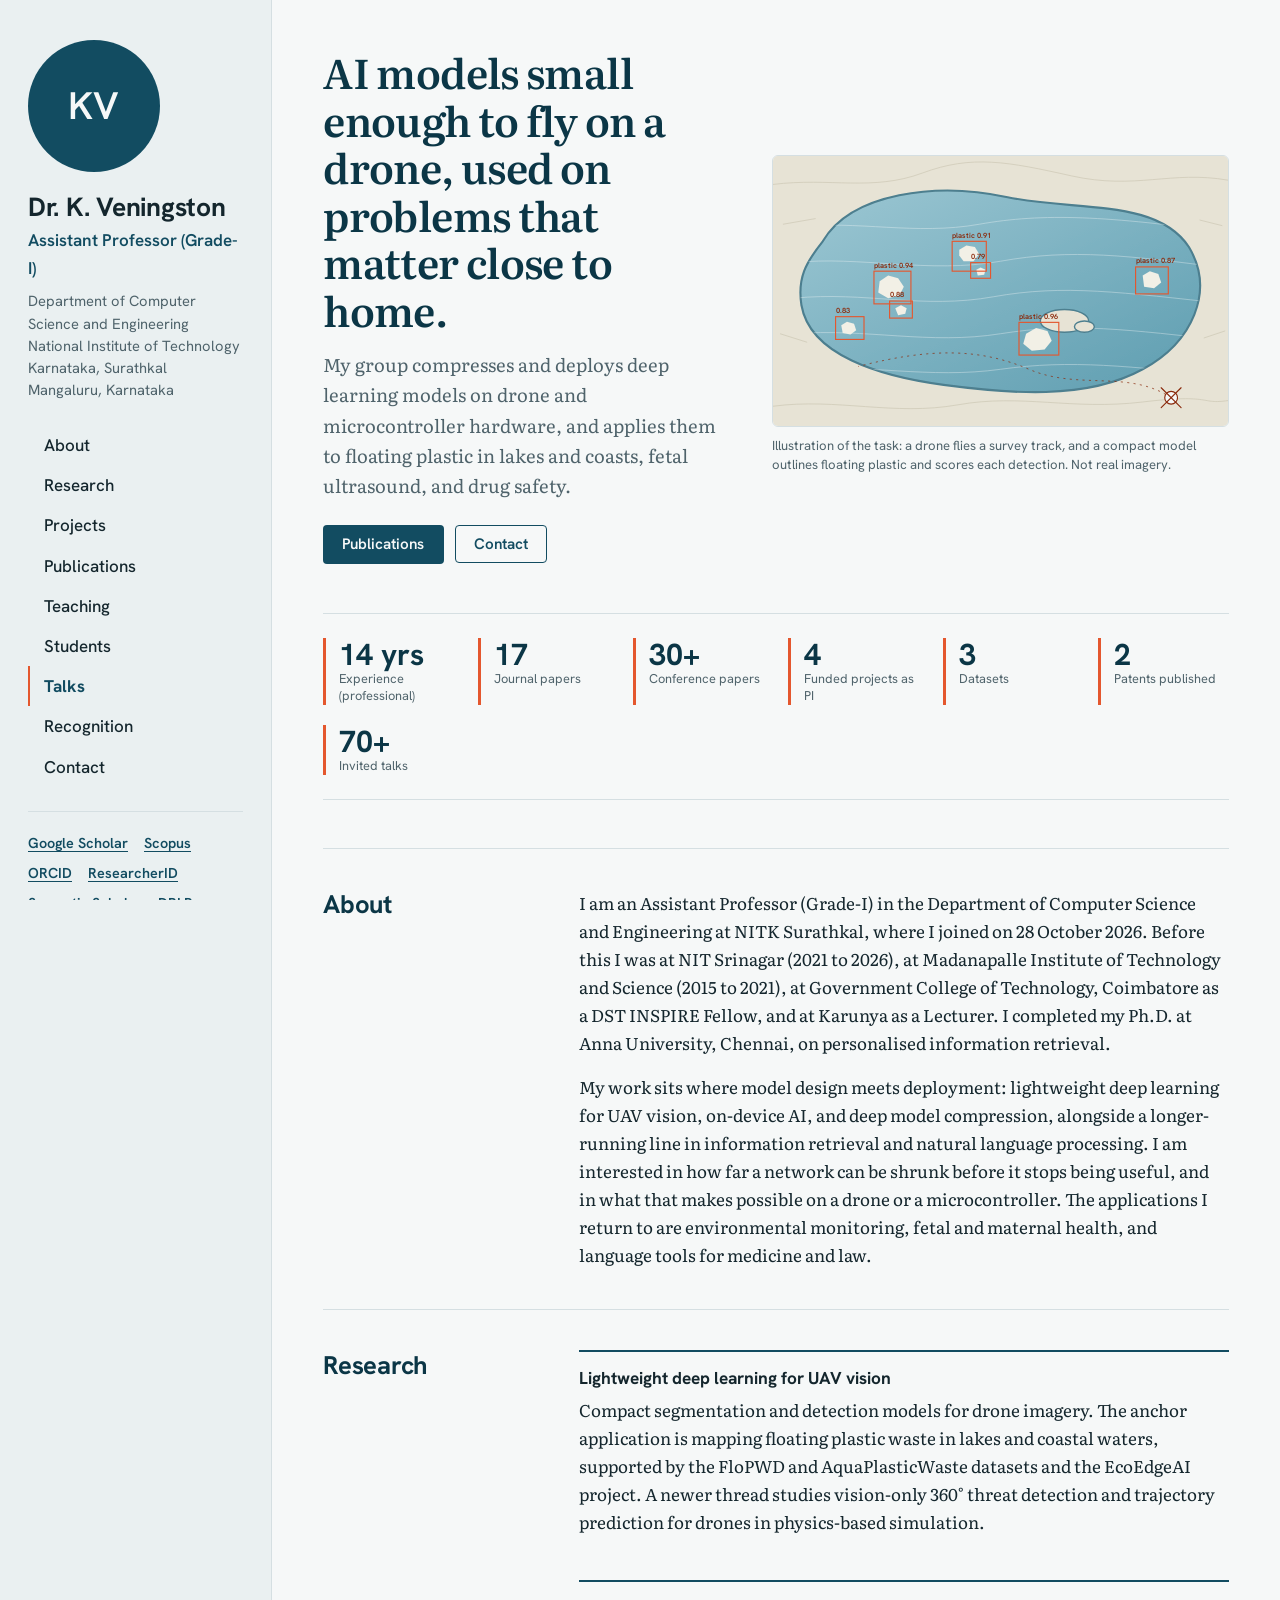
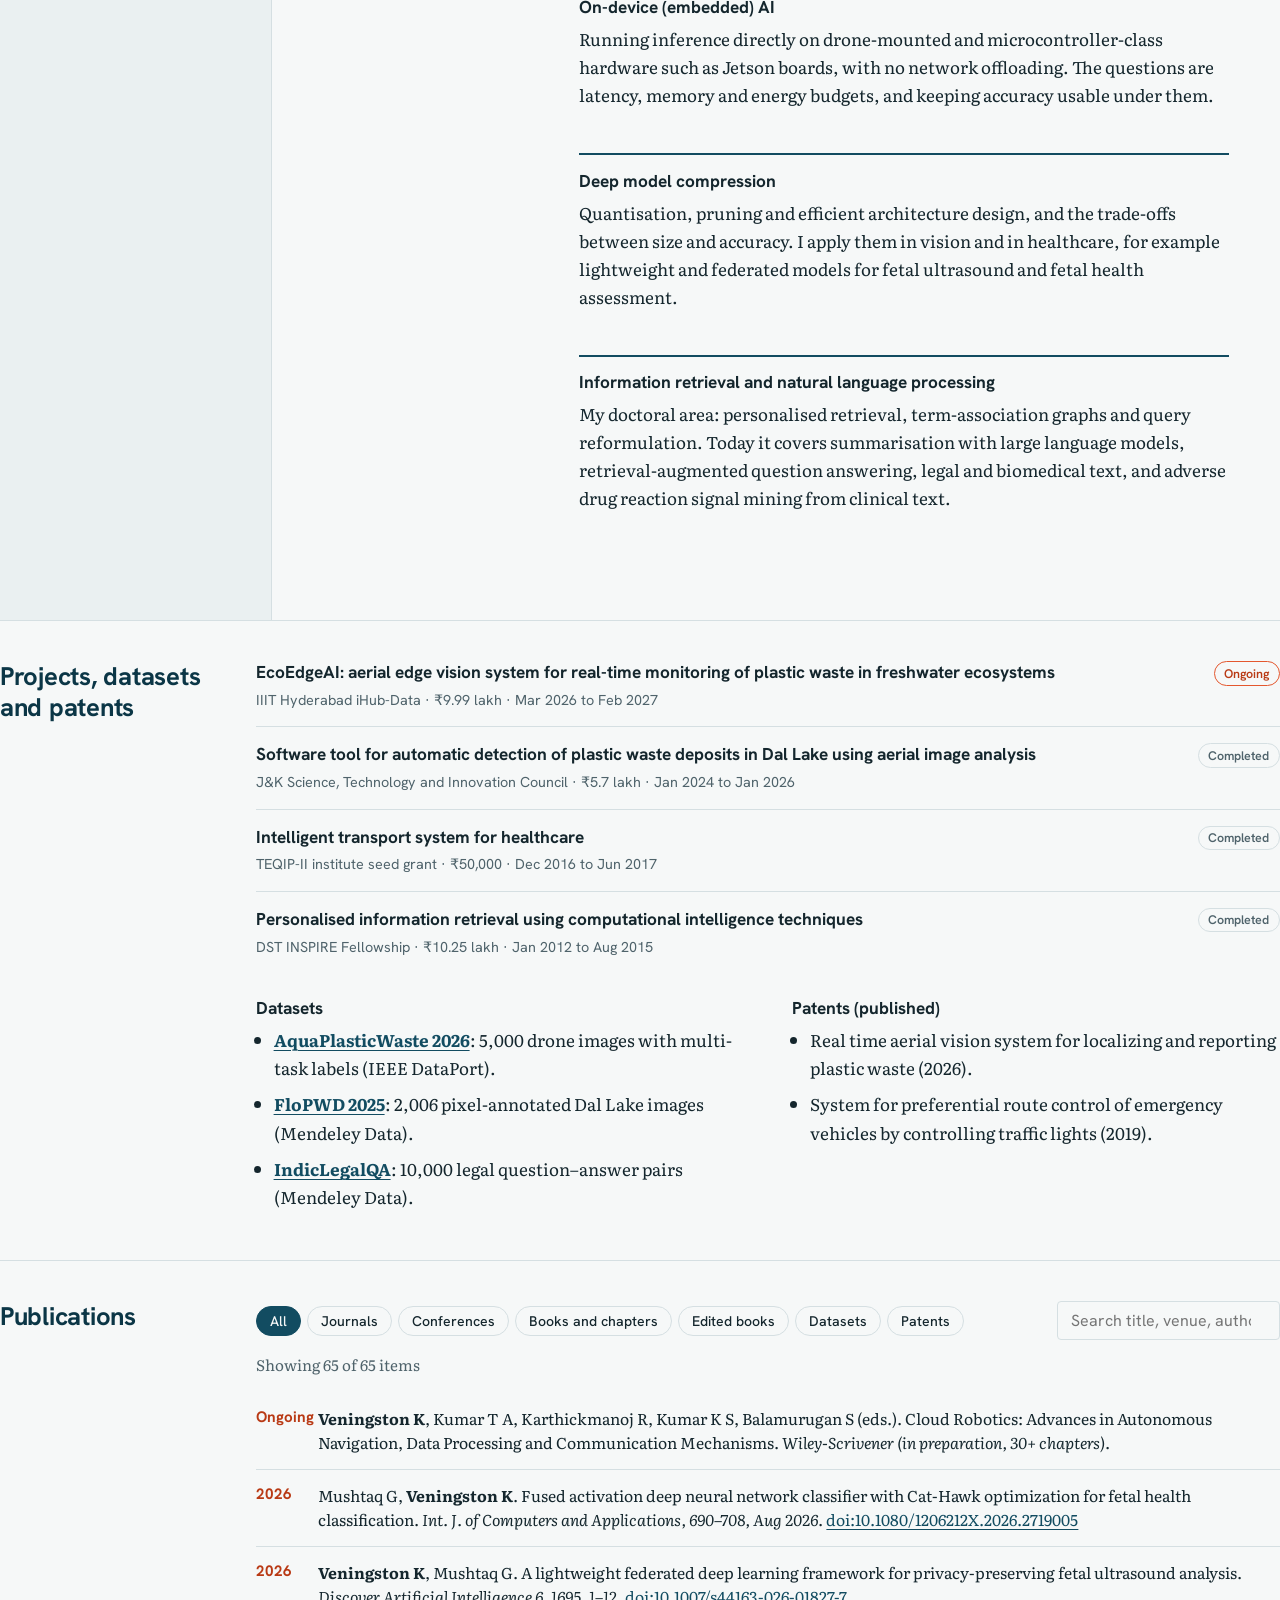
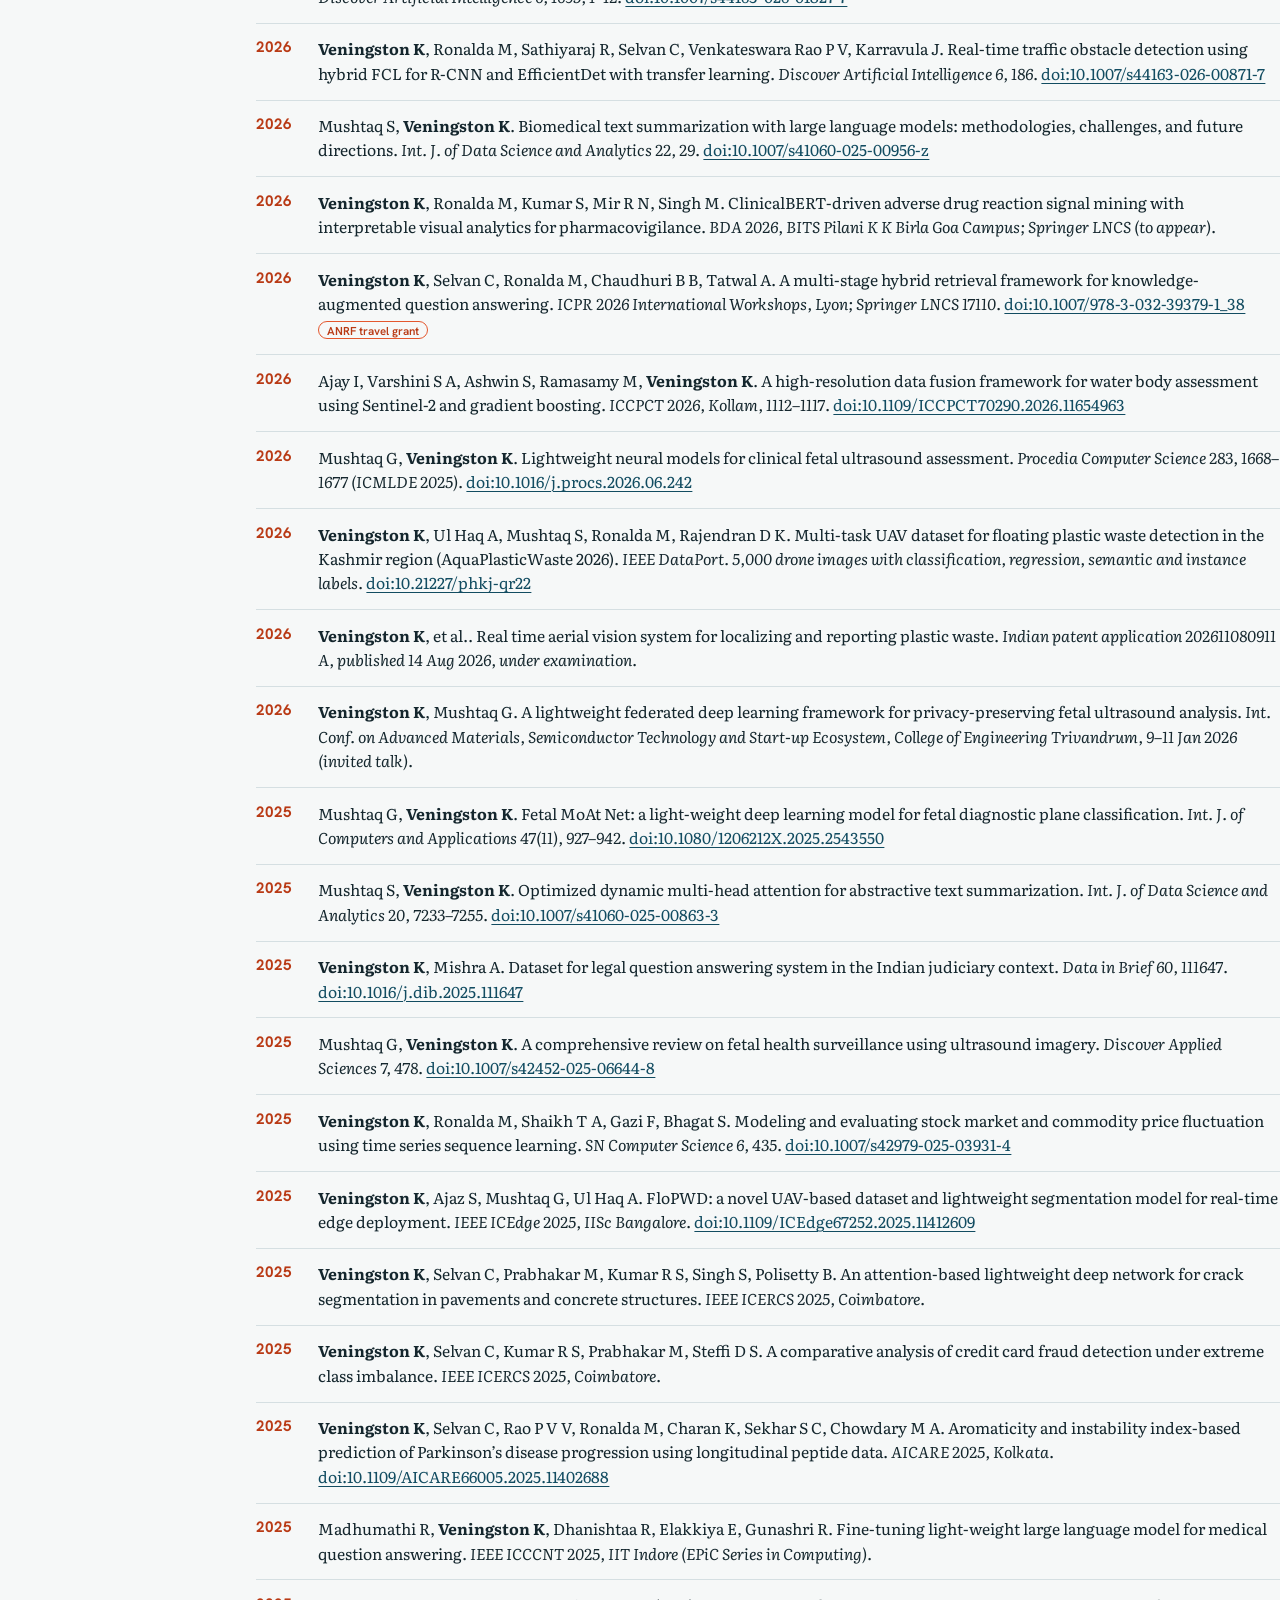
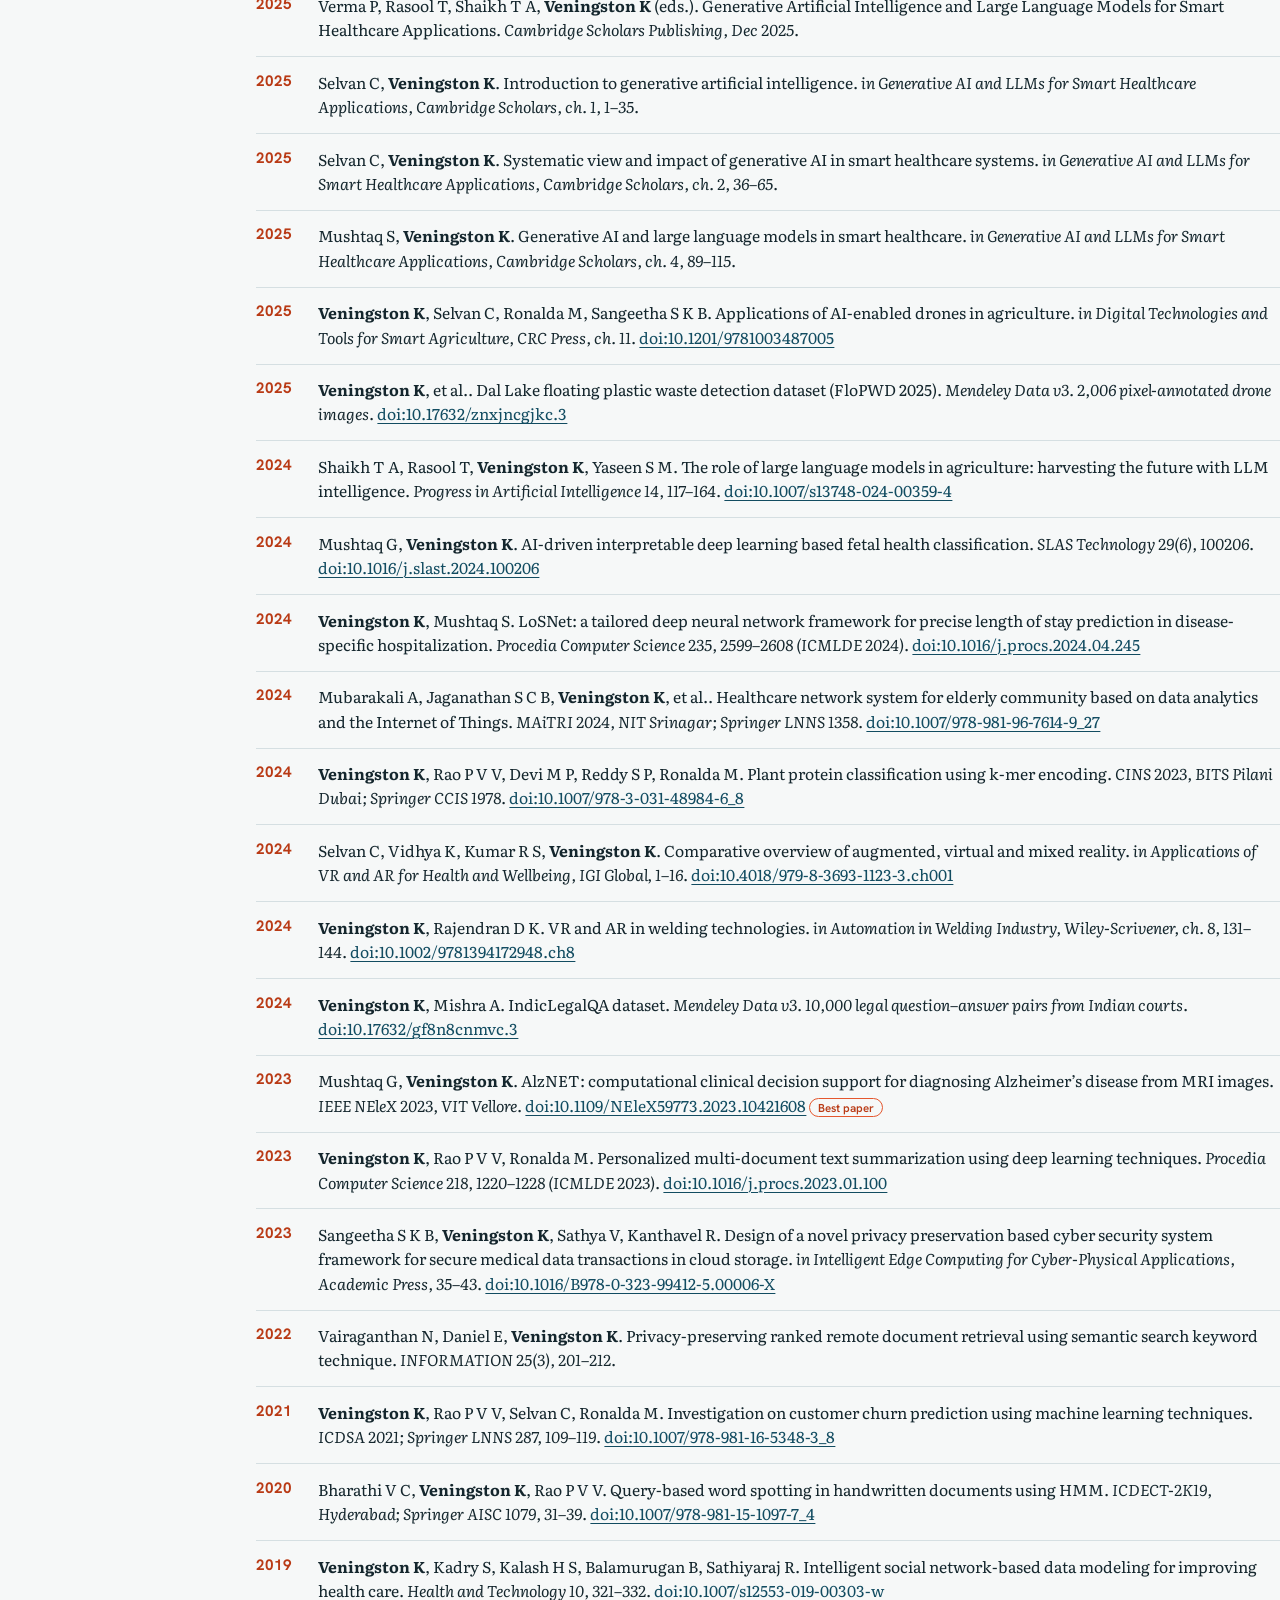
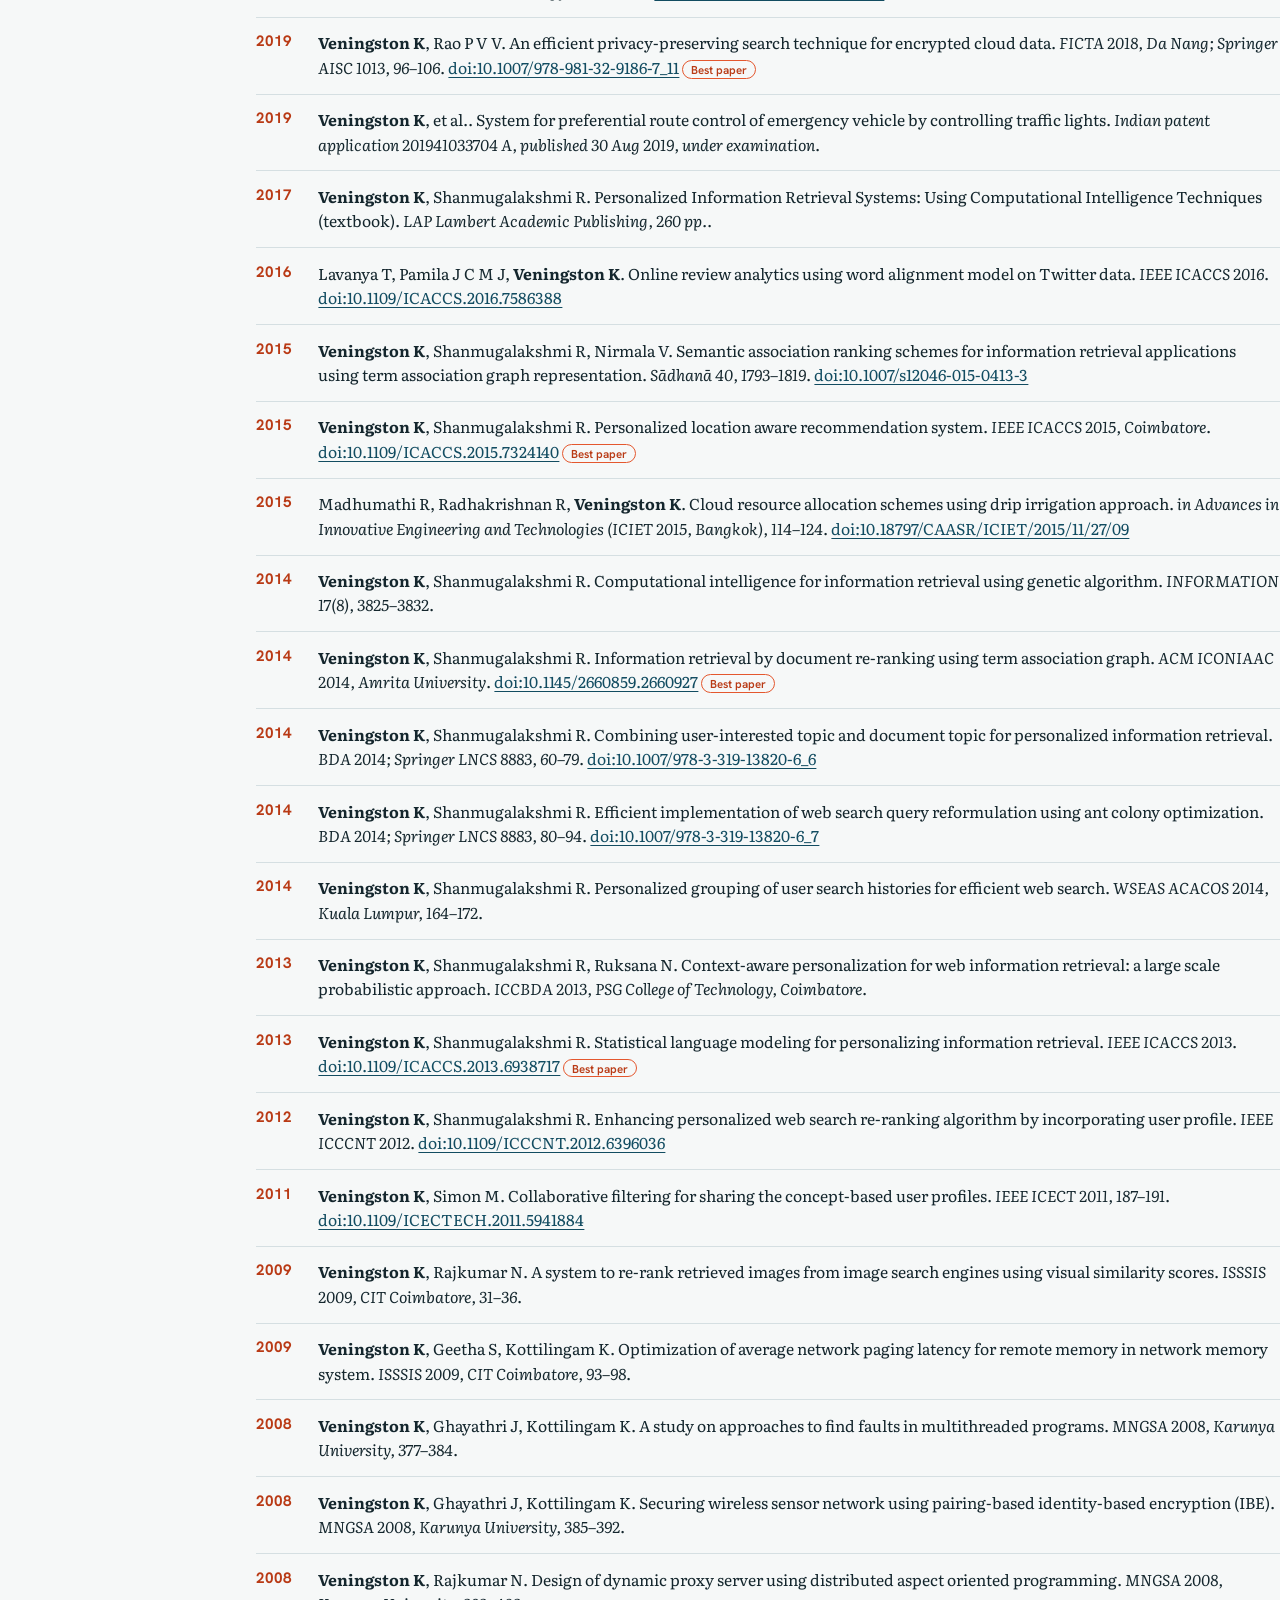
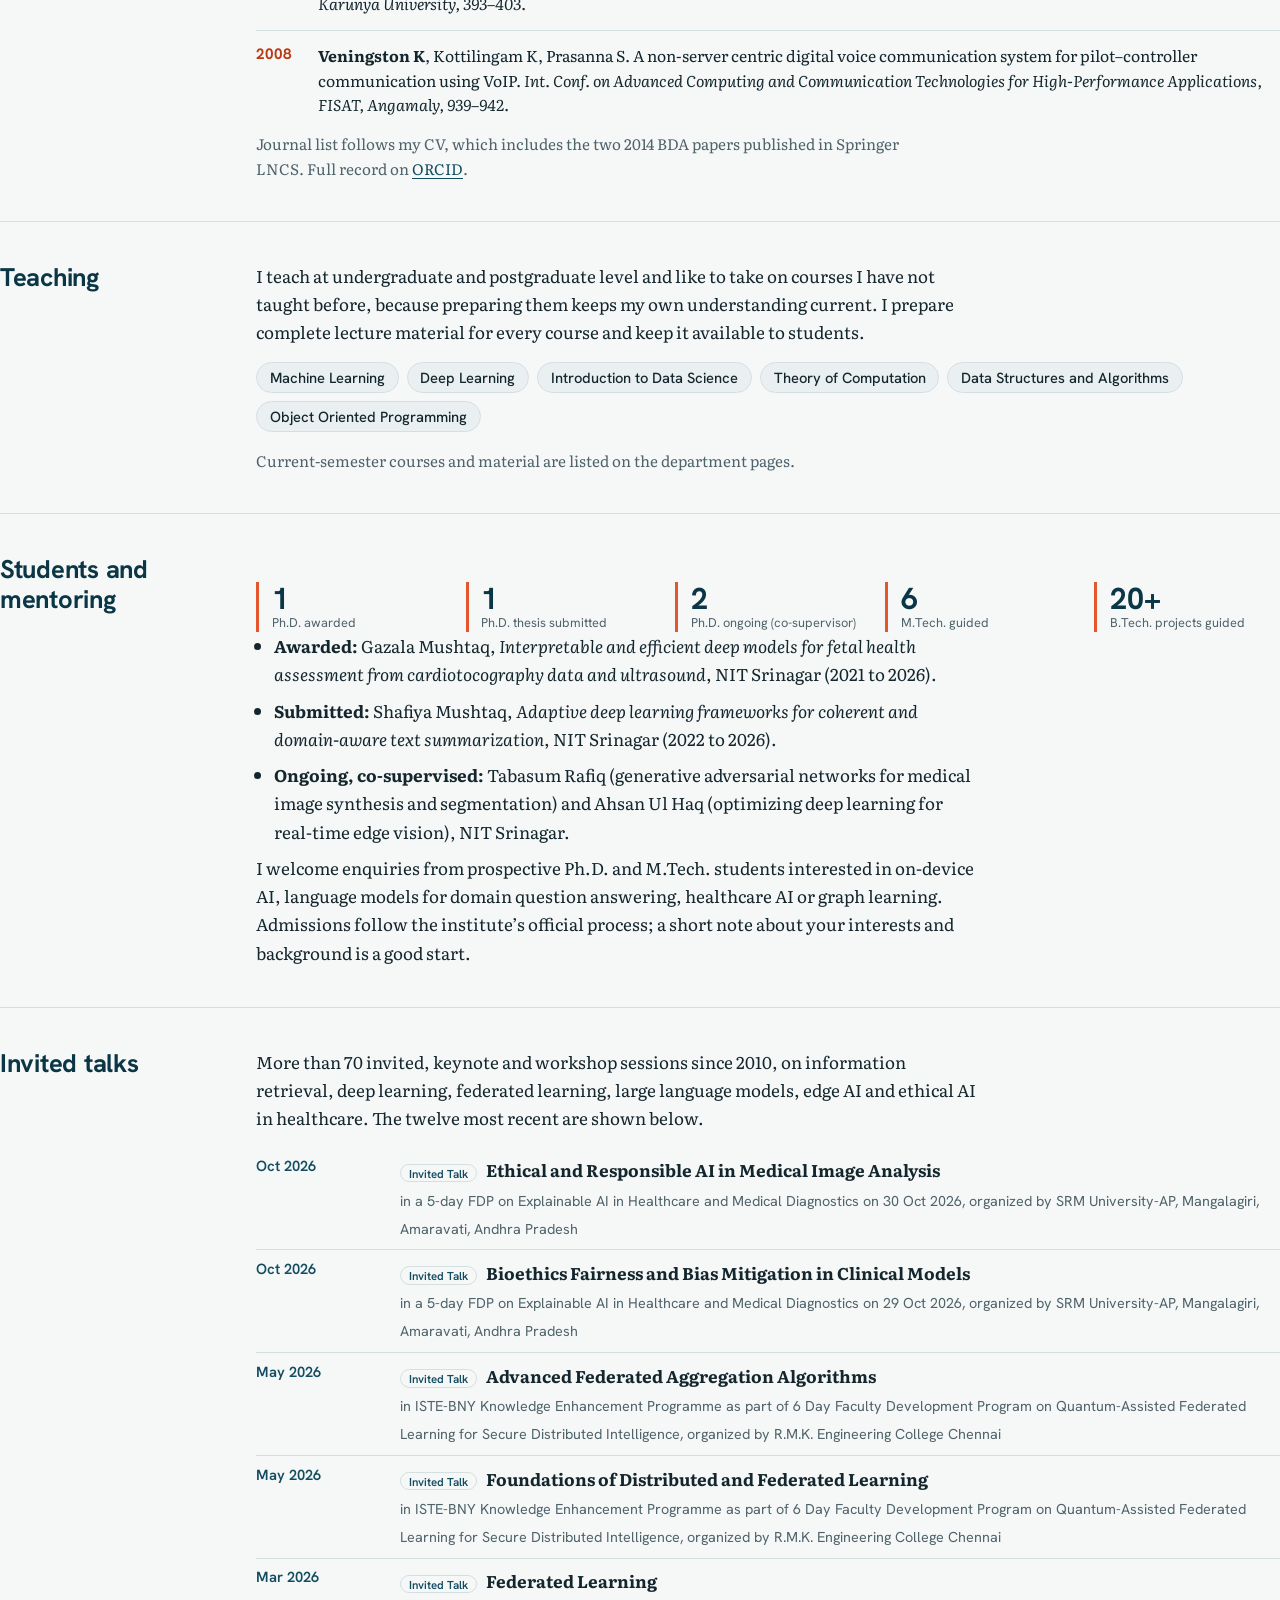
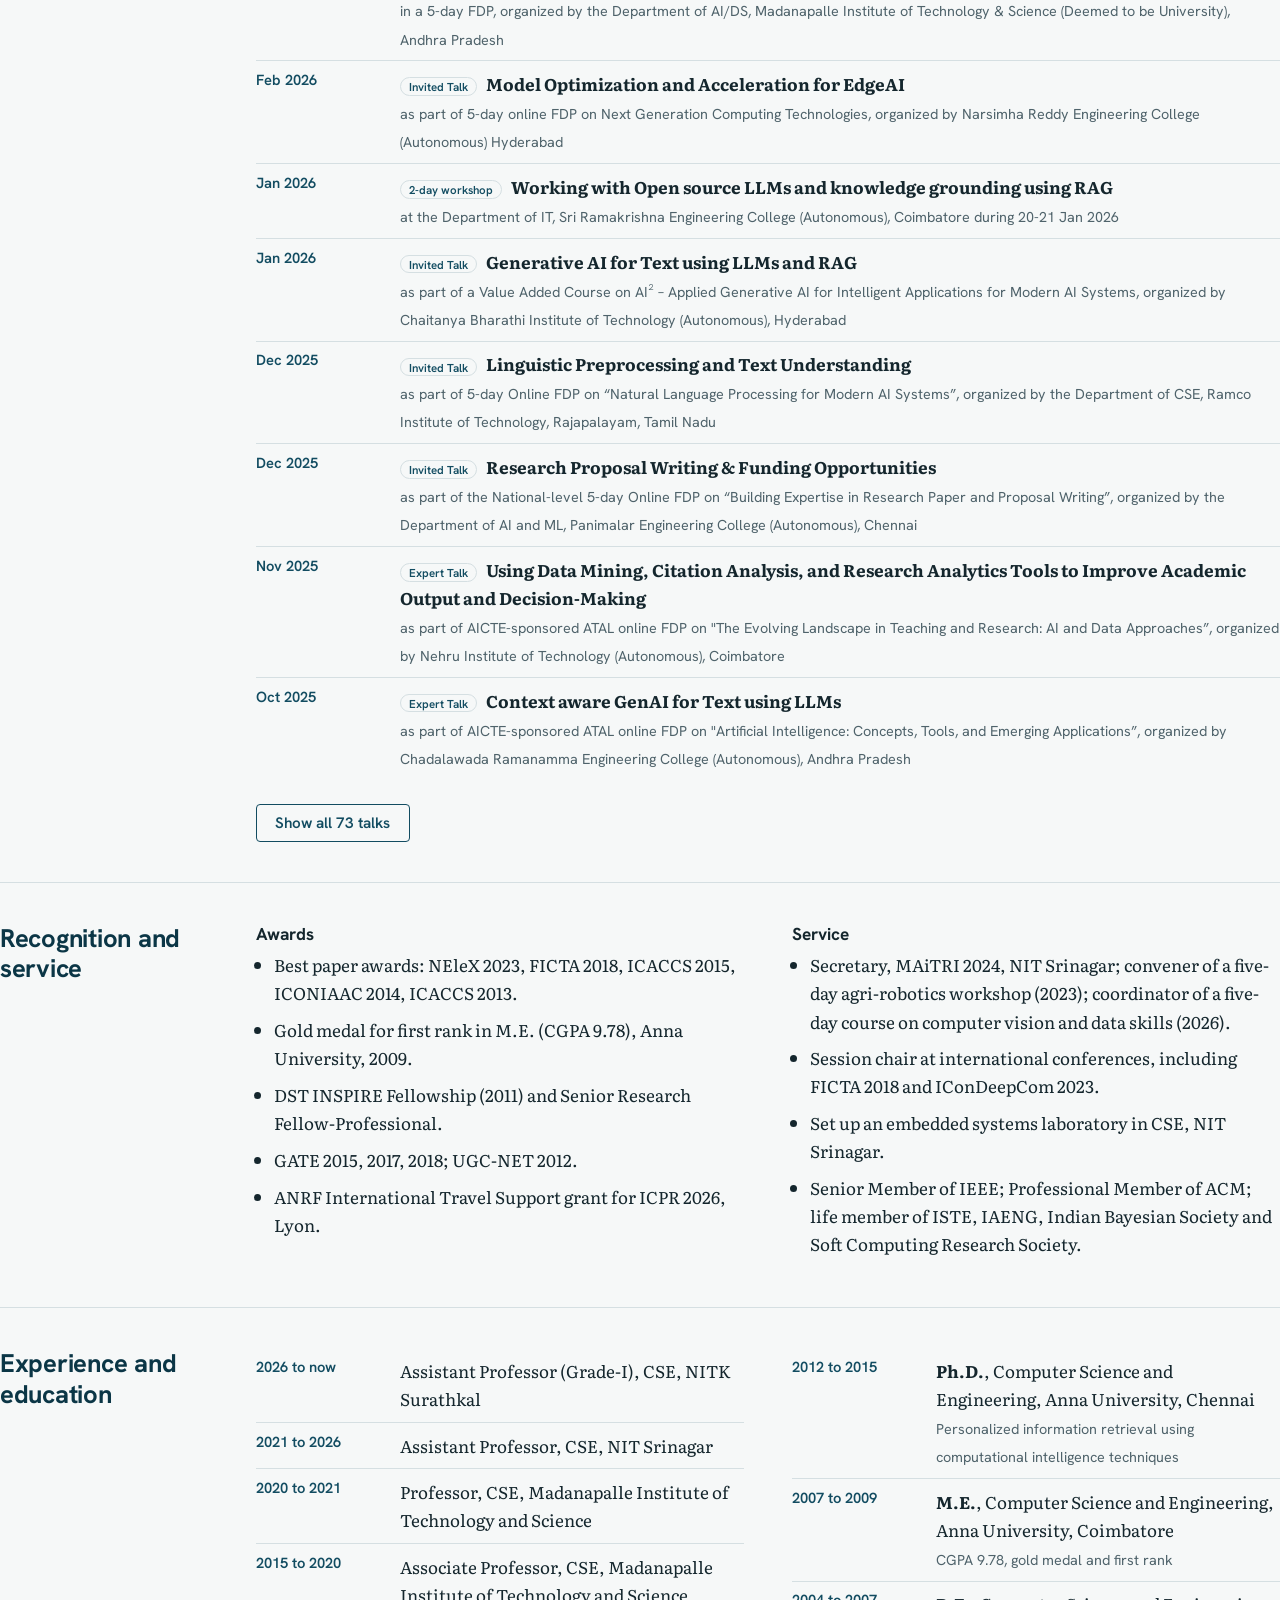
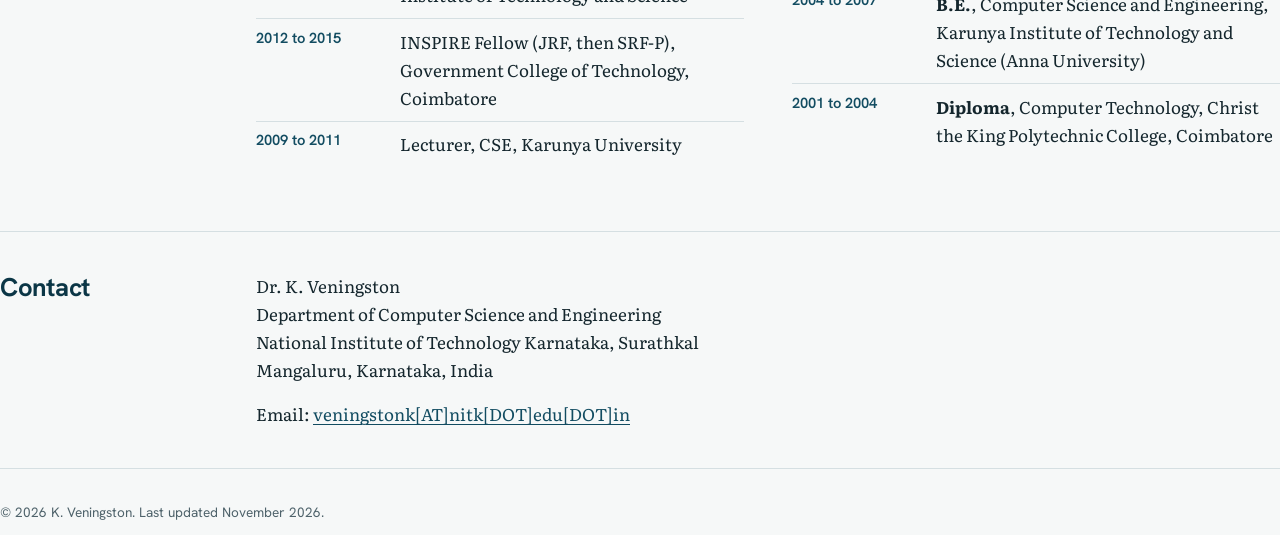
==== commit c345ceb2: "Update profile(v2) Update profile(v2)" ====
--- a/index.html
+++ b/index.html
@@ -38,11 +38,11 @@
     <aside class="side" aria-label="Profile and navigation">
       <div class="side-inner">
         <div class="portrait" id="portrait">
-          <img src="assets/img/profile.jpeg" alt="Portrait of Dr. K. Veningston" width="132" height="132" onerror="this.remove()">
+          <img src="assets/img/profile.jpg" alt="Portrait of Dr. K. Veningston" width="132" height="132" onerror="this.remove()">
           <span class="monogram" aria-hidden="true">KV</span>
         </div>
         <h1 class="name">Dr. K. Veningston</h1>
-        <p class="role">Assistant Professor</p>
+        <p class="role">Assistant Professor (Grade-I)</p>
         <p class="affil">
           Department of Computer Science and Engineering<br>
           National Institute of Technology Karnataka, Surathkal<br>
@@ -64,9 +64,13 @@
         </nav>
 
         <ul class="ext" aria-label="Profiles">
-          <li><a href="https://orcid.org/0000-0002-8060-5450" rel="me noopener">ORCID</a></li>
           <li data-site="scholarUrl" hidden><a rel="me noopener">Google Scholar</a></li>
           <li data-site="scopusUrl" hidden><a rel="me noopener">Scopus</a></li>
+          <li><a href="https://orcid.org/0000-0002-8060-5450" rel="me noopener">ORCID</a></li>
+          <li data-site="rid" hidden><a rel="me noopener">ResearcherID</a></li>
+          <li data-site="s2" hidden><a rel="me noopener">Semantic Scholar</a></li>
+          <li data-site="dblp" hidden><a rel="me noopener">DBLP</a></li>
+          <li data-site="openreview" hidden><a rel="me noopener">OpenReview</a></li>
           <li data-site="githubUrl" hidden><a rel="me noopener">GitHub</a></li>
           <li data-site="linkedinUrl" hidden><a rel="me noopener">LinkedIn</a></li>
           <li data-site="departmentUrl" hidden><a rel="noopener">Department page</a></li>
@@ -161,9 +165,9 @@
       </section>
 
       <dl class="facts strip" aria-label="Summary">
-        <div><dt>Experience after Ph.D.</dt><dd>11 yrs</dd></div>
+        <div><dt>Experience (professional)</dt><dd>14 yrs</dd></div>
         <div><dt>Journal papers</dt><dd>17</dd></div>
-        <div><dt>Conference papers</dt><dd>27</dd></div>
+        <div><dt>Conference papers</dt><dd>30+</dd></div>
         <div><dt>Funded projects as PI</dt><dd>4</dd></div>
         <div><dt>Datasets</dt><dd>3</dd></div>
         <div><dt>Patents published</dt><dd>2</dd></div>
@@ -173,8 +177,8 @@
       <section id="about" class="block" aria-labelledby="h-about">
         <h2 id="h-about">About</h2>
         <div class="body cols-2">
-          <p>I am an Assistant Professor in the Department of Computer Science and Engineering at NITK Surathkal, where I joined in October 2026. Before this I was at NIT Srinagar (2021 to 2026), at Madanapalle Institute of Technology and Science as Associate Professor and later Professor (2015 to 2021), and at Karunya as a Lecturer. My Ph.D. at Anna University, Chennai, on personalised information retrieval, was supported by a DST INSPIRE Fellowship.</p>
-          <p>My work sits where model design meets deployment. I am interested in how far a deep network can be shrunk through quantisation, pruning and careful architecture choices before it stops being useful, and in what that makes possible on a drone, a microcontroller or a clinic laptop. The applications I return to are environmental monitoring, maternal and fetal health, and the safety of medicines.</p>
+          <p>I am an Assistant Professor (Grade-I) in the Department of Computer Science and Engineering at NITK Surathkal, where I joined on 28 October 2026. Before this I was at NIT Srinagar (2021 to 2026), at Madanapalle Institute of Technology and Science (2015 to 2021), at Government College of Technology, Coimbatore as a DST INSPIRE Fellow, and at Karunya as a Lecturer. I completed my Ph.D. at Anna University, Chennai, on personalised information retrieval.</p>
+          <p>My work sits where model design meets deployment: lightweight deep learning for UAV vision, on-device AI, and deep model compression, alongside a longer-running line in information retrieval and natural language processing. I am interested in how far a network can be shrunk before it stops being useful, and in what that makes possible on a drone or a microcontroller. The applications I return to are environmental monitoring, fetal and maternal health, and language tools for medicine and law.</p>
         </div>
       </section>
 
@@ -182,12 +186,12 @@
         <h2 id="h-research">Research</h2>
         <div class="body">
           <div class="grid-2">
-            <article class="area"><h3>Model compression and on-device AI for UAV vision</h3><p>Quantisation, pruning and lightweight architectures that let segmentation and detection models run directly on drone-mounted hardware, with no network offloading. The anchor application is mapping floating plastic waste in lakes and coastal waters, through the FloPWD and AquaPlasticWaste datasets and lightweight segmentation models built for Jetson-class boards. A newer thread studies vision-only 360° threat detection and trajectory prediction for drones, trained in physics-based simulation.</p></article>
-            <article class="area"><h3>Language models for domain question answering</h3><p>Parameter-efficient fine-tuning (LoRA and QLoRA) of large and small language models, retrieval-augmented generation, and summarisation for biomedical and legal text, including the IndicLegalQA dataset for the Indian judiciary. The concern throughout is factual reliability and how little compute a useful model needs.</p></article>
-            <article class="area"><h3>Trustworthy healthcare AI and federated learning</h3><p>Interpretable, carefully validated and privacy-preserving deep learning for clinical decision support, with fetal ultrasound plane classification and fetal health assessment as the main cases. Federated training lets hospitals contribute to a model without sharing patient images.</p></article>
-            <article class="area"><h3>Graph neural networks and pharmacovigilance</h3><p>Heterogeneous knowledge graphs built from drug and adverse-event sources, and graph models that predict drug–adverse reaction links and flag safety signals from clinical text.</p></article>
+            <article class="area"><h3>Lightweight deep learning for UAV vision</h3><p>Compact segmentation and detection models for drone imagery. The anchor application is mapping floating plastic waste in lakes and coastal waters, supported by the FloPWD and AquaPlasticWaste datasets and the EcoEdgeAI project. A newer thread studies vision-only 360° threat detection and trajectory prediction for drones in physics-based simulation.</p></article>
+            <article class="area"><h3>On-device (embedded) AI</h3><p>Running inference directly on drone-mounted and microcontroller-class hardware such as Jetson boards, with no network offloading. The questions are latency, memory and energy budgets, and keeping accuracy usable under them.</p></article>
+            <article class="area"><h3>Deep model compression</h3><p>Quantisation, pruning and efficient architecture design, and the trade-offs between size and accuracy. I apply them in vision and in healthcare, for example lightweight and federated models for fetal ultrasound and fetal health assessment.</p></article>
+            <article class="area"><h3>Information retrieval and natural language processing</h3><p>My doctoral area: personalised retrieval, term-association graphs and query reformulation. Today it covers summarisation with large language models, retrieval-augmented question answering, legal and biomedical text, and adverse drug reaction signal mining from clinical text.</p></article>
           </div>
-          <p class="note">Where this began: my doctoral work built semantic term-association graphs, topic models and evolutionary and swarm optimisation into a personalised information retrieval system.</p>
+        </div>
         </div>
       </section>
 
@@ -204,7 +208,7 @@
             <div><h3 class="sub">Datasets</h3><ul class="plain">
               <li><a href="https://doi.org/10.21227/phkj-qr22"><strong>AquaPlasticWaste 2026</strong></a>: 5,000 drone images with multi-task labels (IEEE DataPort).</li>
               <li><a href="https://doi.org/10.17632/znxjncgjkc.3"><strong>FloPWD 2025</strong></a>: 2,006 pixel-annotated Dal Lake images (Mendeley Data).</li>
-              <li><a href="https://doi.org/10.17632/gf8n8cnmvc.2"><strong>IndicLegalQA</strong></a>: 10,000 legal question–answer pairs (Mendeley Data).</li></ul></div>
+              <li><a href="https://doi.org/10.17632/gf8n8cnmvc.3"><strong>IndicLegalQA</strong></a>: 10,000 legal question–answer pairs (Mendeley Data).</li></ul></div>
             <div><h3 class="sub">Patents (published)</h3><ul class="plain">
               <li>Real time aerial vision system for localizing and reporting plastic waste (2026).</li>
               <li>System for preferential route control of emergency vehicles by controlling traffic lights (2019).</li></ul></div>
@@ -216,23 +220,23 @@
         <h2 id="h-pubs">Publications</h2>
         <div class="body">
           <div class="tools">
-            <div class="chips-row" role="group" aria-label="Filter by type"><button type="button" class="chip" data-f="journal" aria-pressed="false">Journals</button><button type="button" class="chip" data-f="conference" aria-pressed="false">Conferences</button><button type="button" class="chip" data-f="chapter" aria-pressed="false">Books and chapters</button><button type="button" class="chip" data-f="edited" aria-pressed="false">Edited books</button><button type="button" class="chip" data-f="dataset" aria-pressed="false">Datasets</button><button type="button" class="chip" data-f="patent" aria-pressed="false">Patents</button></div>
+            <div class="chips-row" role="group" aria-label="Filter by type"><button type="button" class="chip" data-f="all" aria-pressed="true">All</button><button type="button" class="chip" data-f="journal" aria-pressed="false">Journals</button><button type="button" class="chip" data-f="conference" aria-pressed="false">Conferences</button><button type="button" class="chip" data-f="chapter" aria-pressed="false">Books and chapters</button><button type="button" class="chip" data-f="edited" aria-pressed="false">Edited books</button><button type="button" class="chip" data-f="dataset" aria-pressed="false">Datasets</button><button type="button" class="chip" data-f="patent" aria-pressed="false">Patents</button></div>
             <label class="search"><span class="sr">Search publications</span><input id="q" type="search" placeholder="Search title, venue, author" autocomplete="off"></label>
           </div>
           <p class="note" id="count" aria-live="polite"></p>
           <ol class="pubs" id="publist">
-<li data-type="journal"><span class="yr">2026</span><p>Mushtaq G, <strong>Veningston K</strong>. Fused activation deep neural network classifier with Cat-Hawk optimization for fetal health classification. <em>Int. J. of Computers and Applications 48, 690–708</em>. <a href="https://doi.org/10.1080/1206212X.2026.2719005">doi:10.1080/1206212X.2026.2719005</a></p></li>
-<li data-type="journal"><span class="yr">2026</span><p><strong>Veningston K</strong>, Mushtaq G. A lightweight federated deep learning framework for privacy-preserving fetal ultrasound analysis. <em>Discover Artificial Intelligence (in press)</em>. <a href="https://doi.org/10.1007/s44163-026-01827-7">doi:10.1007/s44163-026-01827-7</a></p></li>
+<li data-type="edited"><span class="yr">Ongoing</span><p><strong>Veningston K</strong>, Kumar T A, Karthickmanoj R, Kumar K S, Balamurugan S (eds.). Cloud Robotics: Advances in Autonomous Navigation, Data Processing and Communication Mechanisms. <em>Wiley-Scrivener (in preparation, 30+ chapters)</em>.</p></li>
+<li data-type="journal"><span class="yr">2026</span><p>Mushtaq G, <strong>Veningston K</strong>. Fused activation deep neural network classifier with Cat-Hawk optimization for fetal health classification. <em>Int. J. of Computers and Applications, 690–708, Aug 2026</em>. <a href="https://doi.org/10.1080/1206212X.2026.2719005">doi:10.1080/1206212X.2026.2719005</a></p></li>
+<li data-type="journal"><span class="yr">2026</span><p><strong>Veningston K</strong>, Mushtaq G. A lightweight federated deep learning framework for privacy-preserving fetal ultrasound analysis. <em>Discover Artificial Intelligence 6, 1695, 1–12</em>. <a href="https://doi.org/10.1007/s44163-026-01827-7">doi:10.1007/s44163-026-01827-7</a></p></li>
 <li data-type="journal"><span class="yr">2026</span><p><strong>Veningston K</strong>, Ronalda M, Sathiyaraj R, Selvan C, Venkateswara Rao P V, Karravula J. Real-time traffic obstacle detection using hybrid FCL for R-CNN and EfficientDet with transfer learning. <em>Discover Artificial Intelligence 6, 186</em>. <a href="https://doi.org/10.1007/s44163-026-00871-7">doi:10.1007/s44163-026-00871-7</a></p></li>
 <li data-type="journal"><span class="yr">2026</span><p>Mushtaq S, <strong>Veningston K</strong>. Biomedical text summarization with large language models: methodologies, challenges, and future directions. <em>Int. J. of Data Science and Analytics 22, 29</em>. <a href="https://doi.org/10.1007/s41060-025-00956-z">doi:10.1007/s41060-025-00956-z</a></p></li>
 <li data-type="conference"><span class="yr">2026</span><p><strong>Veningston K</strong>, Ronalda M, Kumar S, Mir R N, Singh M. ClinicalBERT-driven adverse drug reaction signal mining with interpretable visual analytics for pharmacovigilance. <em>BDA 2026, BITS Pilani K K Birla Goa Campus; Springer LNCS (to appear)</em>.</p></li>
-<li data-type="conference"><span class="yr">2026</span><p><strong>Veningston K</strong>, Selvan C, Ronalda M, Chaudhuri B B, Tatwal A. A multi-stage hybrid retrieval framework for knowledge-augmented question answering. <em>ICPR 2026 Workshops, Lyon; Springer LNCS (to appear)</em>. <span class="badge">ANRF travel grant</span></p></li>
+<li data-type="conference"><span class="yr">2026</span><p><strong>Veningston K</strong>, Selvan C, Ronalda M, Chaudhuri B B, Tatwal A. A multi-stage hybrid retrieval framework for knowledge-augmented question answering. <em>ICPR 2026 International Workshops, Lyon; Springer LNCS 17110</em>. <a href="https://doi.org/10.1007/978-3-032-39379-1_38">doi:10.1007/978-3-032-39379-1_38</a> <span class="badge">ANRF travel grant</span></p></li>
 <li data-type="conference"><span class="yr">2026</span><p>Ajay I, Varshini S A, Ashwin S, Ramasamy M, <strong>Veningston K</strong>. A high-resolution data fusion framework for water body assessment using Sentinel-2 and gradient boosting. <em>ICCPCT 2026, Kollam, 1112–1117</em>. <a href="https://doi.org/10.1109/ICCPCT70290.2026.11654963">doi:10.1109/ICCPCT70290.2026.11654963</a></p></li>
 <li data-type="conference"><span class="yr">2026</span><p>Mushtaq G, <strong>Veningston K</strong>. Lightweight neural models for clinical fetal ultrasound assessment. <em>Procedia Computer Science 283, 1668–1677 (ICMLDE 2025)</em>. <a href="https://doi.org/10.1016/j.procs.2026.06.242">doi:10.1016/j.procs.2026.06.242</a></p></li>
-<li data-type="edited"><span class="yr">2026</span><p>Verma P, Rasool T, Shaikh T A, <strong>Veningston K</strong> (eds.). Generative Artificial Intelligence and Large Language Models for Smart Healthcare Applications. <em>Cambridge Scholars Publishing, Dec 2025</em>.</p></li>
-<li data-type="edited"><span class="yr">2026</span><p><strong>Veningston K</strong>, Kumar T A, Karthickmanoj R, Kumar K S, Balamurugan S (eds.). Cloud Robotics: Advances in Autonomous Navigation, Data Processing and Communication Mechanisms. <em>Wiley-Scrivener (in preparation, 30+ chapters)</em>.</p></li>
 <li data-type="dataset"><span class="yr">2026</span><p><strong>Veningston K</strong>, Ul Haq A, Mushtaq S, Ronalda M, Rajendran D K. Multi-task UAV dataset for floating plastic waste detection in the Kashmir region (AquaPlasticWaste 2026). <em>IEEE DataPort. 5,000 drone images with classification, regression, semantic and instance labels</em>. <a href="https://doi.org/10.21227/phkj-qr22">doi:10.21227/phkj-qr22</a></p></li>
 <li data-type="patent"><span class="yr">2026</span><p><strong>Veningston K</strong>, et al.. Real time aerial vision system for localizing and reporting plastic waste. <em>Indian patent application 202611080911 A, published 14 Aug 2026, under examination</em>.</p></li>
+<li data-type="conference"><span class="yr">2026</span><p><strong>Veningston K</strong>, Mushtaq G. A lightweight federated deep learning framework for privacy-preserving fetal ultrasound analysis. <em>Int. Conf. on Advanced Materials, Semiconductor Technology and Start-up Ecosystem, College of Engineering Trivandrum, 9–11 Jan 2026 (invited talk)</em>.</p></li>
 <li data-type="journal"><span class="yr">2025</span><p>Mushtaq G, <strong>Veningston K</strong>. Fetal MoAt Net: a light-weight deep learning model for fetal diagnostic plane classification. <em>Int. J. of Computers and Applications 47(11), 927–942</em>. <a href="https://doi.org/10.1080/1206212X.2025.2543550">doi:10.1080/1206212X.2025.2543550</a></p></li>
 <li data-type="journal"><span class="yr">2025</span><p>Mushtaq S, <strong>Veningston K</strong>. Optimized dynamic multi-head attention for abstractive text summarization. <em>Int. J. of Data Science and Analytics 20, 7233–7255</em>. <a href="https://doi.org/10.1007/s41060-025-00863-3">doi:10.1007/s41060-025-00863-3</a></p></li>
 <li data-type="journal"><span class="yr">2025</span><p><strong>Veningston K</strong>, Mishra A. Dataset for legal question answering system in the Indian judiciary context. <em>Data in Brief 60, 111647</em>. <a href="https://doi.org/10.1016/j.dib.2025.111647">doi:10.1016/j.dib.2025.111647</a></p></li>
@@ -243,6 +247,7 @@
 <li data-type="conference"><span class="yr">2025</span><p><strong>Veningston K</strong>, Selvan C, Kumar R S, Prabhakar M, Steffi D S. A comparative analysis of credit card fraud detection under extreme class imbalance. <em>IEEE ICERCS 2025, Coimbatore</em>.</p></li>
 <li data-type="conference"><span class="yr">2025</span><p><strong>Veningston K</strong>, Selvan C, Rao P V V, Ronalda M, Charan K, Sekhar S C, Chowdary M A. Aromaticity and instability index-based prediction of Parkinson’s disease progression using longitudinal peptide data. <em>AICARE 2025, Kolkata</em>. <a href="https://doi.org/10.1109/AICARE66005.2025.11402688">doi:10.1109/AICARE66005.2025.11402688</a></p></li>
 <li data-type="conference"><span class="yr">2025</span><p>Madhumathi R, <strong>Veningston K</strong>, Dhanishtaa R, Elakkiya E, Gunashri R. Fine-tuning light-weight large language model for medical question answering. <em>IEEE ICCCNT 2025, IIT Indore (EPiC Series in Computing)</em>.</p></li>
+<li data-type="edited"><span class="yr">2025</span><p>Verma P, Rasool T, Shaikh T A, <strong>Veningston K</strong> (eds.). Generative Artificial Intelligence and Large Language Models for Smart Healthcare Applications. <em>Cambridge Scholars Publishing, Dec 2025</em>.</p></li>
 <li data-type="chapter"><span class="yr">2025</span><p>Selvan C, <strong>Veningston K</strong>. Introduction to generative artificial intelligence. <em>in Generative AI and LLMs for Smart Healthcare Applications, Cambridge Scholars, ch. 1, 1–35</em>.</p></li>
 <li data-type="chapter"><span class="yr">2025</span><p>Selvan C, <strong>Veningston K</strong>. Systematic view and impact of generative AI in smart healthcare systems. <em>in Generative AI and LLMs for Smart Healthcare Applications, Cambridge Scholars, ch. 2, 36–65</em>.</p></li>
 <li data-type="chapter"><span class="yr">2025</span><p>Mushtaq S, <strong>Veningston K</strong>. Generative AI and large language models in smart healthcare. <em>in Generative AI and LLMs for Smart Healthcare Applications, Cambridge Scholars, ch. 4, 89–115</em>.</p></li>
@@ -261,20 +266,32 @@
 <li data-type="chapter"><span class="yr">2023</span><p>Sangeetha S K B, <strong>Veningston K</strong>, Sathya V, Kanthavel R. Design of a novel privacy preservation based cyber security system framework for secure medical data transactions in cloud storage. <em>in Intelligent Edge Computing for Cyber-Physical Applications, Academic Press, 35–43</em>. <a href="https://doi.org/10.1016/B978-0-323-99412-5.00006-X">doi:10.1016/B978-0-323-99412-5.00006-X</a></p></li>
 <li data-type="journal"><span class="yr">2022</span><p>Vairaganthan N, Daniel E, <strong>Veningston K</strong>. Privacy-preserving ranked remote document retrieval using semantic search keyword technique. <em>INFORMATION 25(3), 201–212</em>.</p></li>
 <li data-type="conference"><span class="yr">2021</span><p><strong>Veningston K</strong>, Rao P V V, Selvan C, Ronalda M. Investigation on customer churn prediction using machine learning techniques. <em>ICDSA 2021; Springer LNNS 287, 109–119</em>. <a href="https://doi.org/10.1007/978-981-16-5348-3_8">doi:10.1007/978-981-16-5348-3_8</a></p></li>
+<li data-type="conference"><span class="yr">2020</span><p>Bharathi V C, <strong>Veningston K</strong>, Rao P V V. Query-based word spotting in handwritten documents using HMM. <em>ICDECT-2K19, Hyderabad; Springer AISC 1079, 31–39</em>. <a href="https://doi.org/10.1007/978-981-15-1097-7_4">doi:10.1007/978-981-15-1097-7_4</a></p></li>
 <li data-type="journal"><span class="yr">2019</span><p><strong>Veningston K</strong>, Kadry S, Kalash H S, Balamurugan B, Sathiyaraj R. Intelligent social network-based data modeling for improving health care. <em>Health and Technology 10, 321–332</em>. <a href="https://doi.org/10.1007/s12553-019-00303-w">doi:10.1007/s12553-019-00303-w</a></p></li>
 <li data-type="conference"><span class="yr">2019</span><p><strong>Veningston K</strong>, Rao P V V. An efficient privacy-preserving search technique for encrypted cloud data. <em>FICTA 2018, Da Nang; Springer AISC 1013, 96–106</em>. <a href="https://doi.org/10.1007/978-981-32-9186-7_11">doi:10.1007/978-981-32-9186-7_11</a> <span class="badge">Best paper</span></p></li>
 <li data-type="patent"><span class="yr">2019</span><p><strong>Veningston K</strong>, et al.. System for preferential route control of emergency vehicle by controlling traffic lights. <em>Indian patent application 201941033704 A, published 30 Aug 2019, under examination</em>.</p></li>
 <li data-type="chapter"><span class="yr">2017</span><p><strong>Veningston K</strong>, Shanmugalakshmi R. Personalized Information Retrieval Systems: Using Computational Intelligence Techniques (textbook). <em>LAP Lambert Academic Publishing, 260 pp.</em>.</p></li>
+<li data-type="conference"><span class="yr">2016</span><p>Lavanya T, Pamila J C M J, <strong>Veningston K</strong>. Online review analytics using word alignment model on Twitter data. <em>IEEE ICACCS 2016</em>. <a href="https://doi.org/10.1109/ICACCS.2016.7586388">doi:10.1109/ICACCS.2016.7586388</a></p></li>
 <li data-type="journal"><span class="yr">2015</span><p><strong>Veningston K</strong>, Shanmugalakshmi R, Nirmala V. Semantic association ranking schemes for information retrieval applications using term association graph representation. <em>Sādhanā 40, 1793–1819</em>. <a href="https://doi.org/10.1007/s12046-015-0413-3">doi:10.1007/s12046-015-0413-3</a></p></li>
 <li data-type="conference"><span class="yr">2015</span><p><strong>Veningston K</strong>, Shanmugalakshmi R. Personalized location aware recommendation system. <em>IEEE ICACCS 2015, Coimbatore</em>. <a href="https://doi.org/10.1109/ICACCS.2015.7324140">doi:10.1109/ICACCS.2015.7324140</a> <span class="badge">Best paper</span></p></li>
 <li data-type="chapter"><span class="yr">2015</span><p>Madhumathi R, Radhakrishnan R, <strong>Veningston K</strong>. Cloud resource allocation schemes using drip irrigation approach. <em>in Advances in Innovative Engineering and Technologies (ICIET 2015, Bangkok), 114–124</em>. <a href="https://doi.org/10.18797/CAASR/ICIET/2015/11/27/09">doi:10.18797/CAASR/ICIET/2015/11/27/09</a></p></li>
 <li data-type="journal"><span class="yr">2014</span><p><strong>Veningston K</strong>, Shanmugalakshmi R. Computational intelligence for information retrieval using genetic algorithm. <em>INFORMATION 17(8), 3825–3832</em>.</p></li>
 <li data-type="conference"><span class="yr">2014</span><p><strong>Veningston K</strong>, Shanmugalakshmi R. Information retrieval by document re-ranking using term association graph. <em>ACM ICONIAAC 2014, Amrita University</em>. <a href="https://doi.org/10.1145/2660859.2660927">doi:10.1145/2660859.2660927</a> <span class="badge">Best paper</span></p></li>
-<li data-type="conference"><span class="yr">2014</span><p><strong>Veningston K</strong>, Shanmugalakshmi R. Combining user-interested topic and document topic for personalized information retrieval. <em>BDA 2014; Springer LNCS 8883, 60–79</em>. <a href="https://doi.org/10.1007/978-3-319-13820-6_6">doi:10.1007/978-3-319-13820-6_6</a></p></li>
-<li data-type="conference"><span class="yr">2014</span><p><strong>Veningston K</strong>, Shanmugalakshmi R. Efficient implementation of web search query reformulation using ant colony optimization. <em>BDA 2014; Springer LNCS 8883, 80–94</em>. <a href="https://doi.org/10.1007/978-3-319-13820-6_7">doi:10.1007/978-3-319-13820-6_7</a></p></li>
-<li data-type="conference"><span class="yr">2013</span><p><strong>Veningston K</strong>, Shanmugalakshmi R. Statistical language modeling for personalizing information retrieval. <em>IEEE ICACCS 2013, 1–6</em>. <a href="https://doi.org/10.1109/ICACCS.2013.6938717">doi:10.1109/ICACCS.2013.6938717</a> <span class="badge">Best paper</span></p></li>
+<li data-type="journal"><span class="yr">2014</span><p><strong>Veningston K</strong>, Shanmugalakshmi R. Combining user-interested topic and document topic for personalized information retrieval. <em>BDA 2014; Springer LNCS 8883, 60–79</em>. <a href="https://doi.org/10.1007/978-3-319-13820-6_6">doi:10.1007/978-3-319-13820-6_6</a></p></li>
+<li data-type="journal"><span class="yr">2014</span><p><strong>Veningston K</strong>, Shanmugalakshmi R. Efficient implementation of web search query reformulation using ant colony optimization. <em>BDA 2014; Springer LNCS 8883, 80–94</em>. <a href="https://doi.org/10.1007/978-3-319-13820-6_7">doi:10.1007/978-3-319-13820-6_7</a></p></li>
+<li data-type="conference"><span class="yr">2014</span><p><strong>Veningston K</strong>, Shanmugalakshmi R. Personalized grouping of user search histories for efficient web search. <em>WSEAS ACACOS 2014, Kuala Lumpur, 164–172</em>.</p></li>
+<li data-type="conference"><span class="yr">2013</span><p><strong>Veningston K</strong>, Shanmugalakshmi R, Ruksana N. Context-aware personalization for web information retrieval: a large scale probabilistic approach. <em>ICCBDA 2013, PSG College of Technology, Coimbatore</em>.</p></li>
+<li data-type="conference"><span class="yr">2013</span><p><strong>Veningston K</strong>, Shanmugalakshmi R. Statistical language modeling for personalizing information retrieval. <em>IEEE ICACCS 2013</em>. <a href="https://doi.org/10.1109/ICACCS.2013.6938717">doi:10.1109/ICACCS.2013.6938717</a> <span class="badge">Best paper</span></p></li>
+<li data-type="conference"><span class="yr">2012</span><p><strong>Veningston K</strong>, Shanmugalakshmi R. Enhancing personalized web search re-ranking algorithm by incorporating user profile. <em>IEEE ICCCNT 2012</em>. <a href="https://doi.org/10.1109/ICCCNT.2012.6396036">doi:10.1109/ICCCNT.2012.6396036</a></p></li>
+<li data-type="conference"><span class="yr">2011</span><p><strong>Veningston K</strong>, Simon M. Collaborative filtering for sharing the concept-based user profiles. <em>IEEE ICECT 2011, 187–191</em>. <a href="https://doi.org/10.1109/ICECTECH.2011.5941884">doi:10.1109/ICECTECH.2011.5941884</a></p></li>
+<li data-type="conference"><span class="yr">2009</span><p><strong>Veningston K</strong>, Rajkumar N. A system to re-rank retrieved images from image search engines using visual similarity scores. <em>ISSSIS 2009, CIT Coimbatore, 31–36</em>.</p></li>
+<li data-type="conference"><span class="yr">2009</span><p><strong>Veningston K</strong>, Geetha S, Kottilingam K. Optimization of average network paging latency for remote memory in network memory system. <em>ISSSIS 2009, CIT Coimbatore, 93–98</em>.</p></li>
+<li data-type="conference"><span class="yr">2008</span><p><strong>Veningston K</strong>, Ghayathri J, Kottilingam K. A study on approaches to find faults in multithreaded programs. <em>MNGSA 2008, Karunya University, 377–384</em>.</p></li>
+<li data-type="conference"><span class="yr">2008</span><p><strong>Veningston K</strong>, Ghayathri J, Kottilingam K. Securing wireless sensor network using pairing-based identity-based encryption (IBE). <em>MNGSA 2008, Karunya University, 385–392</em>.</p></li>
+<li data-type="conference"><span class="yr">2008</span><p><strong>Veningston K</strong>, Rajkumar N. Design of dynamic proxy server using distributed aspect oriented programming. <em>MNGSA 2008, Karunya University, 393–403</em>.</p></li>
+<li data-type="conference"><span class="yr">2008</span><p><strong>Veningston K</strong>, Kottilingam K, Prasanna S. A non-server centric digital voice communication system for pilot–controller communication using VoIP. <em>Int. Conf. on Advanced Computing and Communication Technologies for High-Performance Applications, FISAT, Angamaly, 939–942</em>.</p></li>
           </ol>
-          <p class="note">Earlier conference papers (2008 to 2016) are listed in my CV. Full record on <a href="https://orcid.org/0000-0002-8060-5450" rel="me noopener">ORCID</a>.</p>
+          <p class="note">Journal list follows my CV, which includes the two 2014 BDA papers published in Springer LNCS. Full record on <a href="https://orcid.org/0000-0002-8060-5450" rel="me noopener">ORCID</a>.</p>
         </div>
       </section>
 
@@ -291,11 +308,17 @@
         <h2 id="h-group">Students and mentoring</h2>
         <div class="body">
           <dl class="facts">
+            <div><dt>Ph.D. awarded</dt><dd>1</dd></div>
             <div><dt>Ph.D. thesis submitted</dt><dd>1</dd></div>
-            <div><dt>Ph.D. in progress</dt><dd>3</dd></div>
-            <div><dt>M.Tech. dissertations guided</dt><dd>6</dd></div>
+            <div><dt>Ph.D. ongoing (co-supervisor)</dt><dd>2</dd></div>
+            <div><dt>M.Tech. guided</dt><dd>6</dd></div>
             <div><dt>B.Tech. projects guided</dt><dd>20+</dd></div>
           </dl>
+          <ul class="plain">
+            <li><strong>Awarded:</strong> Gazala Mushtaq, <em>Interpretable and efficient deep models for fetal health assessment from cardiotocography data and ultrasound</em>, NIT Srinagar (2021 to 2026).</li>
+            <li><strong>Submitted:</strong> Shafiya Mushtaq, <em>Adaptive deep learning frameworks for coherent and domain-aware text summarization</em>, NIT Srinagar (2022 to 2026).</li>
+            <li><strong>Ongoing, co-supervised:</strong> Tabasum Rafiq (generative adversarial networks for medical image synthesis and segmentation) and Ahsan Ul Haq (optimizing deep learning for real-time edge vision), NIT Srinagar.</li>
+          </ul>
           <p>I welcome enquiries from prospective Ph.D. and M.Tech. students interested in on-device AI, language models for domain question answering, healthcare AI or graph learning. Admissions follow the institute’s official process; a short note about your interests and background is a good start.</p>
         </div>
       </section>
@@ -303,8 +326,83 @@
       <section id="talks" class="block" aria-labelledby="h-talks">
         <h2 id="h-talks">Invited talks</h2>
         <div class="body">
-          <p>More than 70 invited, keynote and workshop sessions since 2010, on information retrieval, deep learning, federated learning, large language models and edge AI. Recent ones:</p>
-          <ol class="timeline"><li><span class="when">Jul 2026</span><span class="what"><strong>Foundations of distributed and federated learning; Advanced federated aggregation algorithms</strong><br><span class="meta">ISTE–BNY Knowledge Enhancement Programme, R.M.K. Engineering College, Chennai (May 2026)</span></span></li><li><span class="when">Mar 2026</span><span class="what"><strong>Federated learning</strong><br><span class="meta">5-day FDP, Madanapalle Institute of Technology & Science</span></span></li><li><span class="when">Feb 2026</span><span class="what"><strong>Model optimization and acceleration for EdgeAI</strong><br><span class="meta">Online FDP, Narsimha Reddy Engineering College, Hyderabad</span></span></li><li><span class="when">Jan 2026</span><span class="what"><strong>Open-source LLMs and knowledge grounding using RAG (2-day workshop)</strong><br><span class="meta">Sri Ramakrishna Engineering College, Coimbatore</span></span></li><li><span class="when">Jan 2026</span><span class="what"><strong>Generative AI for text using LLMs and RAG</strong><br><span class="meta">Chaitanya Bharathi Institute of Technology, Hyderabad</span></span></li><li><span class="when">Dec 2025</span><span class="what"><strong>Research proposal writing and funding opportunities</strong><br><span class="meta">Panimalar Engineering College, Chennai</span></span></li><li><span class="when">Oct 2025</span><span class="what"><strong>Applications of LLMs and retrieval-augmented generation</strong><br><span class="meta">IEEE seminar, Kongunadu College of Engineering & Technology, Trichy</span></span></li><li><span class="when">Sep 2025</span><span class="what"><strong>AI in medicine: predictive and descriptive models</strong><br><span class="meta">Online FDP, Rathinam Technical Campus, Coimbatore</span></span></li></ol>
+          <p>More than 70 invited, keynote and workshop sessions since 2010, on information retrieval, deep learning, federated learning, large language models, edge AI and ethical AI in healthcare. The twelve most recent are shown below.</p>
+          <ol class="timeline talks" id="talklist">
+<li><span class="when">Oct 2026</span><span class="what"><span class="kind">Invited Talk</span> <strong>Ethical and Responsible AI in Medical Image Analysis</strong><br><span class="meta">in a 5-day FDP on Explainable AI in Healthcare and Medical Diagnostics on 30 Oct 2026, organized by SRM University-AP, Mangalagiri, Amaravati, Andhra Pradesh</span></span></li>
+<li><span class="when">Oct 2026</span><span class="what"><span class="kind">Invited Talk</span> <strong>Bioethics Fairness and Bias Mitigation in Clinical Models</strong><br><span class="meta">in a 5-day FDP on Explainable AI in Healthcare and Medical Diagnostics on 29 Oct 2026, organized by SRM University-AP, Mangalagiri, Amaravati, Andhra Pradesh</span></span></li>
+<li><span class="when">May 2026</span><span class="what"><span class="kind">Invited Talk</span> <strong>Advanced Federated Aggregation Algorithms</strong><br><span class="meta">in ISTE-BNY Knowledge Enhancement Programme as part of 6 Day Faculty Development Program on Quantum-Assisted Federated Learning for Secure Distributed Intelligence, organized by R.M.K. Engineering College Chennai</span></span></li>
+<li><span class="when">May 2026</span><span class="what"><span class="kind">Invited Talk</span> <strong>Foundations of Distributed and Federated Learning</strong><br><span class="meta">in ISTE-BNY Knowledge Enhancement Programme as part of 6 Day Faculty Development Program on Quantum-Assisted Federated Learning for Secure Distributed Intelligence, organized by R.M.K. Engineering College Chennai</span></span></li>
+<li><span class="when">Mar 2026</span><span class="what"><span class="kind">Invited Talk</span> <strong>Federated Learning</strong><br><span class="meta">in a 5-day FDP, organized by the Department of AI/DS, Madanapalle Institute of Technology &amp; Science (Deemed to be University), Andhra Pradesh</span></span></li>
+<li><span class="when">Feb 2026</span><span class="what"><span class="kind">Invited Talk</span> <strong>Model Optimization and Acceleration for EdgeAI</strong><br><span class="meta">as part of 5-day online FDP on Next Generation Computing Technologies, organized by Narsimha Reddy Engineering College (Autonomous) Hyderabad</span></span></li>
+<li><span class="when">Jan 2026</span><span class="what"><span class="kind">2-day workshop</span> <strong>Working with Open source LLMs and knowledge grounding using RAG</strong><br><span class="meta">at the Department of IT, Sri Ramakrishna Engineering College (Autonomous), Coimbatore during 20-21 Jan 2026</span></span></li>
+<li><span class="when">Jan 2026</span><span class="what"><span class="kind">Invited Talk</span> <strong>Generative AI for Text using LLMs and RAG</strong><br><span class="meta">as part of a Value Added Course on AI² – Applied Generative AI for Intelligent Applications for Modern AI Systems, organized by Chaitanya Bharathi Institute of Technology (Autonomous), Hyderabad</span></span></li>
+<li><span class="when">Dec 2025</span><span class="what"><span class="kind">Invited Talk</span> <strong>Linguistic Preprocessing and Text Understanding</strong><br><span class="meta">as part of 5-day Online FDP on “Natural Language Processing for Modern AI Systems”, organized by the Department of CSE, Ramco Institute of Technology, Rajapalayam, Tamil Nadu</span></span></li>
+<li><span class="when">Dec 2025</span><span class="what"><span class="kind">Invited Talk</span> <strong>Research Proposal Writing &amp; Funding Opportunities</strong><br><span class="meta">as part of the National-level 5-day Online FDP on “Building Expertise in Research Paper and Proposal Writing”, organized by the Department of AI and ML, Panimalar Engineering College (Autonomous), Chennai</span></span></li>
+<li><span class="when">Nov 2025</span><span class="what"><span class="kind">Expert Talk</span> <strong>Using Data Mining, Citation Analysis, and Research Analytics Tools to Improve Academic Output and Decision-Making</strong><br><span class="meta">as part of AICTE-sponsored ATAL online FDP on &quot;The Evolving Landscape in Teaching and Research: AI and Data Approaches”, organized by Nehru Institute of Technology (Autonomous), Coimbatore</span></span></li>
+<li><span class="when">Oct 2025</span><span class="what"><span class="kind">Expert Talk</span> <strong>Context aware GenAI for Text using LLMs</strong><br><span class="meta">as part of AICTE-sponsored ATAL online FDP on &quot;Artificial Intelligence: Concepts, Tools, and Emerging Applications”, organized by Chadalawada Ramanamma Engineering College (Autonomous), Andhra Pradesh</span></span></li>
+<li class="more" hidden><span class="when">Oct 2025</span><span class="what"><span class="kind">IEEE Seminar</span> <strong>Applications of Large Language Models (LLMs) and Retrieval Augmented Generation (RAG)</strong><br><span class="meta">organized by Kongunadu College of Engineering &amp; Technology (Autonomous), Trichy, Tamil Nadu</span></span></li>
+<li class="more" hidden><span class="when">Sep 2025</span><span class="what"><span class="kind">Invited Talk</span> <strong>AI in Medicine – Predictive and Descriptive Models</strong><br><span class="meta">in a 6 Days Online FDP on &quot;Smart Healthcare with AI, IoT and Cybersecurity” organized by the Department of MCA, Rathinam Technical Campus, Coimbatore</span></span></li>
+<li class="more" hidden><span class="when">Jul 2025</span><span class="what"><span class="kind">Guest Lecture</span> <strong>Ethical AI in the Indian Context</strong><br><span class="meta">at Manakula Vinayagar Institute of Technology, Puducherry</span></span></li>
+<li class="more" hidden><span class="when">Jul 2025</span><span class="what"><span class="kind">Expert Session</span> <strong>Transfer Learning, Multitask Learning, End to end Deep Learning for Image Classification</strong><br><span class="meta">in a 1-week FDP on Artificial Intelligence, Machine Learning and Data Science with Research Applications organized by the Department of CSE, MLR Institute of Technology (Autonomous) Hyderabad</span></span></li>
+<li class="more" hidden><span class="when">Apr 2025</span><span class="what"><span class="kind">Guest Talk</span> <strong>Machine Learning in Modern Grid and Clean Energy Economy</strong><br><span class="meta">in a 2 day National Seminar on “ARTIFICIAL INTELLIGENCE EMPOWERINGTHE FUTURE IOT TOWARDS 6G ERA FOR NEXT GENERATION SMART GRID” funded by Anusandhan National Research Foundation (ANRF) organized by the Department of EEE, Karpaga Vinayaga College of Engineering &amp; Technology, Chengalpattu, Tamil Nadu</span></span></li>
+<li class="more" hidden><span class="when">Feb 2025</span><span class="what"><span class="kind">Expert Talk</span> <strong>Applications of Machine Learning from Data to Model Deployment</strong><br><span class="meta">organized by the School of Computer Applications, Karpagam College of Engineering, Coimbatore</span></span></li>
+<li class="more" hidden><span class="when">Jan 2025</span><span class="what"><span class="kind">Expert Session</span> <strong>Recent Trends in Generative AI (GANs) – Hands-on Approach</strong><br><span class="meta">organized by the Signal and Image Processing Research Group, Department of Electronics and Communication Engineering (ECE), Sri Ramakrishna Engineering College, Coimbatore, Tamil Nadu</span></span></li>
+<li class="more" hidden><span class="when">Jan 2025</span><span class="what"><span class="kind">Guest Lecture</span> <strong>Data Mining and Data Warehouse Applications for Data Science</strong><br><span class="meta">organized by the Department of CSE, Faculty of Engineering, Karpagam Academy of Higher Education, Coimbatore, Tamil Nadu</span></span></li>
+<li class="more" hidden><span class="when">Nov 2024</span><span class="what"><span class="kind">Invited Talk</span> <strong>Large Language Models for NLU</strong><br><span class="meta">in a 6 days STTP on Gen AI Tools &amp; Techniques, organized by the Department of CSE, Madanapalle Institute of Technology &amp; Science, Andhra Pradesh</span></span></li>
+<li class="more" hidden><span class="when">Oct 2024</span><span class="what"><span class="kind">Invited Talk</span> <strong>Recurrent Neural Network and Learning algorithms (BPTT)</strong><br><span class="meta">organized by the KL University, Vijayawada, Andhra Pradesh</span></span></li>
+<li class="more" hidden><span class="when">Oct 2024</span><span class="what"><span class="kind">Talk</span> <strong>Transfer Learning for Medical Image Classification</strong><br><span class="meta">in a FDP on &quot;Computer Vision and Image Processing with Intelligent Cloud Resources&quot; organized by the Department of CSE, SRM Institute of Science and Technology, Vadapalani, Chennai</span></span></li>
+<li class="more" hidden><span class="when">Oct 2024</span><span class="what"><span class="kind">Technical Talk</span> <strong>Querying on Knowledge Graph</strong><br><span class="meta">in Techvaganza 2024 organized by the National Institute of Technology Srinagar</span></span></li>
+<li class="more" hidden><span class="when">Sep 2024</span><span class="what"><span class="kind">Expert Talk</span> <strong>Knowledge Graph in Diverse Domains</strong><br><span class="meta">in an Alumni Talk Series organized by the Department of Computer Science and Engineering, Karunya Institute of Technology and Sciences, Coimbatore</span></span></li>
+<li class="more" hidden><span class="when">Feb 2024</span><span class="what"><span class="kind">Expert Talk</span> <strong>Mathematics behind Learning Algorithms with Hands-on</strong><br><span class="meta">in an International FDP on &quot;Emerging Tools and Techniques in ML &amp; DS&quot; in association with CSI organized by the Department of CSE, Madanapalle Institute of Technology &amp; Science, Madanapalle, Andhra Pradesh</span></span></li>
+<li class="more" hidden><span class="when">Jan 2024</span><span class="what"><span class="kind">Invited Talk</span> <strong>Introduction to Functional AI</strong><br><span class="meta">at Christ the King Polytechnic College, Coimbatore, organized by the Computer Engineering Association (COMPEA) of the Department of CE and IT</span></span></li>
+<li class="more" hidden><span class="when">Jan 2024</span><span class="what"><span class="kind">Workshop</span> <strong>Deep Neural Network Applications</strong><br><span class="meta">at Karpagam Academy of Higher Education, organized by the School of Engineering</span></span></li>
+<li class="more" hidden><span class="when">Dec 2023</span><span class="what"><span class="kind">Guest Lecture</span> <strong>Data Science for Engineers</strong><br><span class="meta">organized by the Department of AI and DS, Madanapalle Institute of Technology &amp; Science, Madanapalle, Andhra Pradesh</span></span></li>
+<li class="more" hidden><span class="when">Aug 2023</span><span class="what"><span class="kind">Invited Talk</span> <strong>Machine Learning Algorithms in Unmanned Aerial Vehicles (UAVs) with Demo on Energy Efficiency Classification</strong><br><span class="meta">at DRDO Sponsored Two Days National Level Technical seminar held on 21st Aug 2023, organized by the Department of Electrical and Electronics Engineering (EEE), Madanapalle Institute of Technology &amp; Science, Madanapalle, Andhra Pradesh</span></span></li>
+<li class="more" hidden><span class="when">Aug 2023</span><span class="what"><span class="kind">Expert Talk</span> <strong>Generative AI with NLP</strong><br><span class="meta">organized by the G. H. Raisoni College of Engineering and Management, Nagpur, Maharashtra</span></span></li>
+<li class="more" hidden><span class="when">Jun 2023</span><span class="what"><span class="kind">Workshop session</span> <strong>Git/Github</strong><br><span class="meta">organized by IET On Campus, NIT Srinagar on 03rd Jun 2023</span></span></li>
+<li class="more" hidden><span class="when">Apr 2023</span><span class="what"><span class="kind">Session Chair and Delivered a Keynote Talk</span> <strong>Use case in Computer Vision Tasks using Convolutional Neural Networks (CNNs)</strong><br><span class="meta">at the 2nd International Conference on Deep Sciences for Computing and Communications (IConDeepCom-2023) during 20-22, Apr 2023, organized by the SRM University, Kattankulathur Campus, Chennai, Tamil Nadu</span></span></li>
+<li class="more" hidden><span class="when">Mar 2023</span><span class="what"><span class="kind">Expert Talk</span> <strong>Architecture of ChatBot</strong><br><span class="meta">in the webinar on the theme Chatbot: Current Scenario, Challenges, Threats, and Future aspects held on 24th Mar 2023, organized by Himalayan Institute of Engineering and Technology, and Himalayan Institute of Computer Science, Sirmour, Himachal Pradesh</span></span></li>
+<li class="more" hidden><span class="when">Feb 2023</span><span class="what"><span class="kind">Guest Lecture</span> <strong>Insights of tasks in Data Science and AI</strong><br><span class="meta">organized by the Department of AI and DS, Madanapalle Institute of Technology &amp; Science, Madanapalle, Andhra Pradesh</span></span></li>
+<li class="more" hidden><span class="when">Jan 2023</span><span class="what"><span class="kind">Talk</span> <strong>Math for Deep Learning through CNN</strong><br><span class="meta">in One Week National Level Online FDP on Mathematics for Data Science and Machine Learning, organized by Gopalan College of Engineering &amp;Management, Bangalore</span></span></li>
+<li class="more" hidden><span class="when">Oct 2022</span><span class="what"><span class="kind">Invited Talk</span> <strong>Deep Learning using CNN</strong><br><span class="meta">in One week Online Faculty Induction Workshop (FIW) on Thrust Areas, organized by the Department of CSE, Madanapalle Institute of Technology &amp; Science, Madanapalle, Andhra Pradesh from 10th – 15th Oct 2022</span></span></li>
+<li class="more" hidden><span class="when">Sep 2022</span><span class="what"><span class="kind">Expert Lecture</span> <strong>Decision Tree Learning for Sentiment Classification</strong><br><span class="meta">in online mode for the course CSE532-Advanced Machine Learning, conducted by the Department of Computer Science and Engineering, Alliance College of Engineering and Design, Alliance University, Bangalore</span></span></li>
+<li class="more" hidden><span class="when">Aug 2022</span><span class="what"><span class="kind">Guest Lecture</span> <strong>Deep Neural Networks for Medical Images</strong><br><span class="meta">organized by the School of Computer Science and Engineering, VIT-AP University, Amaravati</span></span></li>
+<li class="more" hidden><span class="when">Jun 2022</span><span class="what"><span class="kind">Talk</span> <strong>AI in health – hands-on practices using Neural Networks</strong><br><span class="meta">in a 5-day FDP on “Applications of Blockchain and AI in Diverse Domain” conducted by the School of Computing Science and Engineering, VIT Bhopal University</span></span></li>
+<li class="more" hidden><span class="when">Mar 2022</span><span class="what"><span class="kind">Talk</span> <strong>Hands-on Experience in C Programming</strong><br><span class="meta">conducted by the School of Electrical and Electronics Engineering REVA University, Bengaluru. The event is scheduled from 21st -25th Mar 2022</span></span></li>
+<li class="more" hidden><span class="when">Jan 2022</span><span class="what"><span class="kind">Talk</span> <strong>Cryptographic Concepts &amp; Algorithms</strong><br><span class="meta">in a 6-day AICTE-Anna University STTP on Information Security, organized by the Department of Computer Technology, Madras Institute of Technology Campus, &amp; Centre for Faculty Development, Anna University, Chennai</span></span></li>
+<li class="more" hidden><span class="when">Dec 2021</span><span class="what"><span class="kind">CSIR Sponsored a National Level Seminar</span> <strong>Applications of Deep Learning in Drug Discovery</strong><br><span class="meta">organized by the Department of CSE, IFET College of Engineering, Villupuram, TN</span></span></li>
+<li class="more" hidden><span class="when">Oct 2021</span><span class="what"><span class="kind">Talk</span> <strong>Exploring Deep Neural Networks</strong><br><span class="meta">in a 5 day Short Term Course on Emerging Topics on Instrumentation, Electronics, and Communications (ETIEC), organized by the Department of ECE, Madanapalle Institute of Technology &amp; Science, Chittoor</span></span></li>
+<li class="more" hidden><span class="when">Oct 2021</span><span class="what"><span class="kind">Talk</span> <strong>Artificial Intelligence in Healthcare using Deep Neural Networks</strong><br><span class="meta">in a 5-day Virtual Workshop on Applications of Blockchain and AI in Diverse Domain, organized by the Department of CSE, Madanapalle Institute of Technology &amp; Science, Chittoor</span></span></li>
+<li class="more" hidden><span class="when">Sep 2021</span><span class="what"><span class="kind">Talk</span> <strong>Exploring Data Analytics</strong><br><span class="meta">in a 2-day National level Webinar on Statistical Modeling and Data Analysis, organized by the Department of Statistics, Marudhar Kesari Jain College for Women, Vaniyambadi, Tamil Nadu (TN)</span></span></li>
+<li class="more" hidden><span class="when">Sep 2021</span><span class="what"><span class="kind">Talk</span> <strong>Artificial Intelligence of Things (AIoT) – Use case in Healthcare analytics</strong><br><span class="meta">in a 5-day FDP on AI-Enabled IoT Networks, sponsored by AICTE Training And Learning (ATAL) Academy, organized by the Department of ECE, Adi Shankara Institute of Engineering and Technology, Ernakulam, Kerala</span></span></li>
+<li class="more" hidden><span class="when">Aug 2021</span><span class="what"><span class="kind">Talk</span> <strong>Getting Started with GitHub</strong><br><span class="meta">in a 1-day Workshop on Microsoft Technologies, organized by the Innovation, Incubation &amp; Entrepreneurship Development Centre (IIEDC), National Institute of Technology Srinagar, Jammu &amp; Kashmir</span></span></li>
+<li class="more" hidden><span class="when">Jun 2021</span><span class="what"><span class="kind">Webinar</span> <strong>Introduction to Statistical View of Database Management Systems</strong><br><span class="meta">organized by the Department of Statistics, Indira Gandhi Govt. College of Arts &amp; Science, Puducherry</span></span></li>
+<li class="more" hidden><span class="when">Jun 2021</span><span class="what"><span class="kind">Webinar</span> <strong>Machine Learning for Healthcare with Hands-on</strong><br><span class="meta">organized by the Department of CSE, Madanapalle Institute of Technology &amp; Science, Chittoor</span></span></li>
+<li class="more" hidden><span class="when">Jan 2021</span><span class="what"><span class="kind">Hands-on session</span> <strong>AI/ML implementation in RPA – Web scraping</strong><br><span class="meta">in an FDP sponsored by AICTE Training And Learning (ATAL) Academy, organized by the Department of CSE, S V College of Engineering, Tirupati</span></span></li>
+<li class="more" hidden><span class="when">Jul 2020</span><span class="what"><span class="kind">Keynote session</span> <strong>Research Challenges in Big Data and Hadoop</strong><br><span class="meta">in a 5-day FDP on Contemporary Research Methodology and LaTeX for Research Documentation, organized by the Department of CSE, GSSS Institute of Engineering &amp; Technology for Women, Mysuru</span></span></li>
+<li class="more" hidden><span class="when">Jul 2020</span><span class="what"><span class="kind">Hands-on session</span> <strong>Multinomial Naïve Bayes &amp; Gaussian Naïve Bayes for Healthcare Predictions</strong><br><span class="meta">in 1 week online FDP on Machine Learning and its applications using Python, organized the Department of CSE of Madanapalle Institute of Technology &amp; Science in association with CSI during 17-07-2020 to 21-07-2020</span></span></li>
+<li class="more" hidden><span class="when">Jul 2020</span><span class="what"><span class="kind">Hands-on session</span> <strong>Supervised Learning – Classification</strong><br><span class="meta">in TEQIP III sponsored 1-week online FDP on Machine Learning, organized by the Department of IT, Government College of Technology, Coimbatore</span></span></li>
+<li class="more" hidden><span class="when">Feb 2020</span><span class="what"><span class="kind">Hands-on session</span> <strong>Python Programming for INFYTQ Certification</strong><br><span class="meta">organized by the Department of CSE of Madanapalle Institute of Technology &amp; Science in association with CSI, from 13-02-2020 to 15-02-2020</span></span></li>
+<li class="more" hidden><span class="when">Jan 2020</span><span class="what"><span class="kind">Hands-on session</span> <strong>Data visualization and Linear regression</strong><br><span class="meta">in a 2-day workshop on Data Science using Python, organized by the Department of CSE of Madanapalle Institute of Technology &amp; Science during 07 &amp; 08-01-2020</span></span></li>
+<li class="more" hidden><span class="when">Dec 2019</span><span class="what"><span class="kind">Invited talk</span> <strong>Hadoop, Pig &amp; Hive – Hands-on session</strong><br><span class="meta">in TEQIP III Sponsored 5-day FDP on Big Data Computing at Government College of Technology, Coimbatore</span></span></li>
+<li class="more" hidden><span class="when">Apr 2018</span><span class="what"><span class="kind">Plenary lecture</span> <strong>Internet of Things (IoT) in Electrical Systems</strong><br><span class="meta">at Government College of Engineering, Salem as part of a National Conference on “Emerging Technologies in Electrical Systems” during 5-6 April 2018</span></span></li>
+<li class="more" hidden><span class="when">Mar 2017</span><span class="what"><span class="kind">Plenary lecture</span> <strong>Intelligent Transportation System</strong><br><span class="meta">at Government College of Engineering, Salem as part of a National Conference on “Emerging Technologies in Electrical Systems”</span></span></li>
+<li class="more" hidden><span class="when">Feb 2017</span><span class="what"><span class="kind">Talk</span> <strong>Data Management Models for Pervasive Computing Environment</strong><br><span class="meta">with a Hands-on session on “Windows Azure” at Government College of Technology, Coimbatore</span></span></li>
+<li class="more" hidden><span class="when">Jan 2015</span><span class="what"><span class="kind">Guest lecture</span> <strong>Big Data Analytics</strong><br><span class="meta">at Karpagam College of Engineering, Coimbatore</span></span></li>
+<li class="more" hidden><span class="when">Nov 2014</span><span class="what"><span class="kind">Guest lecture</span> <strong>Processor &amp; Memory</strong><br><span class="meta">in TEQIP-II sponsored Workshop of Teaching Learning Centre (TLC) on “Computer Skill Development” for GCT Technical Staff held from 17-11-2014 to 24-11-2014</span></span></li>
+<li class="more" hidden><span class="when">Sep 2014</span><span class="what"><span class="kind">Guest lecture</span> <strong>System Software</strong><br><span class="meta">at Sri Eshwar College of Engineering, Coimbatore</span></span></li>
+<li class="more" hidden><span class="when">2014</span><span class="what"><span class="kind">Session</span> <strong>Information-Centric Networking</strong><br><span class="meta">in AICTE Sponsored FDP on “Research issues in Named Data Networking” organized by the department of CSE, GCT, Coimbatore, 2014</span></span></li>
+<li class="more" hidden><span class="when">2013</span><span class="what"><span class="kind">Session</span> <strong>Data Management in Cloud</strong><br><span class="meta">in AICTE Sponsored FDP on “Cloud Computing” organized by the department of CSE, GCT, Coimbatore, 2013</span></span></li>
+<li class="more" hidden><span class="when">2013</span><span class="what"><span class="kind">Session</span> <strong>Intelligent Information Retrieval</strong><br><span class="meta">in AICTE Sponsored two-day National level seminar on “Research issues in Web mining and Information Retrieval” organized by the department of CSE, GCT, Coimbatore, 2013</span></span></li>
+<li class="more" hidden><span class="when">2013</span><span class="what"><span class="kind">Session</span> <strong>Public Vs. Private Information Retrieval</strong><br><span class="meta">in AICTE Sponsored FDP on “Web Application Security” organized by the department of CSE, GCT, Coimbatore, 2013</span></span></li>
+<li class="more" hidden><span class="when">2012</span><span class="what"><span class="kind">Guest lecture</span> <strong>Hashing Data Structures</strong><br><span class="meta">at Sri Eshwar College of Engineering, Coimbatore, 2012</span></span></li>
+<li class="more" hidden><span class="when">2012</span><span class="what"><span class="kind">Session</span> <strong>Personalization in Information Retrieval</strong><br><span class="meta">in TEQIP Sponsored FDP on “Information Retrieval and Data Mining Techniques” organized by the department of CSE, GCT, Coimbatore, 2012</span></span></li>
+<li class="more" hidden><span class="when">2012</span><span class="what"><span class="kind">Practical session</span> <strong>Information Retrieval Tools</strong><br><span class="meta">in TEQIP Sponsored FDP on “Information Retrieval and Data Mining Techniques” organized by the department of CSE, GCT, Coimbatore, 2012</span></span></li>
+<li class="more" hidden><span class="when">2011</span><span class="what"><span class="kind">Session</span> <strong>Data mining techniques</strong><br><span class="meta">in the workshop organized by Kalaignar Karunanidhi Institute of Technology, Coimbatore, 2011</span></span></li>
+<li class="more" hidden><span class="when">2011</span><span class="what"><span class="kind">Session</span> <strong>Web mining and Web search</strong><br><span class="meta">in the workshop organized by Ponjesly College of Engineering, Kanyakumari, 2011</span></span></li>
+<li class="more" hidden><span class="when">2010</span><span class="what"><span class="kind">Seminar</span> <strong>Visual Programming (VB &amp; VC++)</strong><br><span class="meta">at Kalasalingam University, Virudhunagar, 2010</span></span></li>
+          </ol>
+          <p><button type="button" class="btn btn-ghost" id="talk-toggle" aria-expanded="false" aria-controls="talklist">Show all 73 talks</button></p>
         </div>
       </section>
 
@@ -332,7 +430,7 @@
         <div class="body">
           <div class="grid-2">
             <ol class="timeline">
-              <li><span class="when">2026 to now</span><span class="what">Assistant Professor, CSE, NITK Surathkal</span></li>
+              <li><span class="when">2026 to now</span><span class="what">Assistant Professor (Grade-I), CSE, NITK Surathkal</span></li>
               <li><span class="when">2021 to 2026</span><span class="what">Assistant Professor, CSE, NIT Srinagar</span></li>
               <li><span class="when">2020 to 2021</span><span class="what">Professor, CSE, Madanapalle Institute of Technology and Science</span></li>
               <li><span class="when">2015 to 2020</span><span class="what">Associate Professor, CSE, Madanapalle Institute of Technology and Science</span></li>
@@ -340,9 +438,10 @@
               <li><span class="when">2009 to 2011</span><span class="what">Lecturer, CSE, Karunya University</span></li>
             </ol>
             <ol class="timeline">
-              <li><span class="when">2011 to 2015</span><span class="what"><strong>Ph.D.</strong>, Computer Science and Engineering, Anna University, Chennai<br><span class="meta">Personalized information retrieval using computational intelligence techniques</span></span></li>
-              <li><span class="when">2009</span><span class="what"><strong>M.E.</strong>, Computer Science and Engineering, Anna University, Coimbatore<br><span class="meta">CGPA 9.78, gold medal and first rank</span></span></li>
-              <li><span class="when">2007</span><span class="what"><strong>B.E.</strong>, Computer Science and Engineering, Karunya Institute of Technology and Science</span></li>
+              <li><span class="when">2012 to 2015</span><span class="what"><strong>Ph.D.</strong>, Computer Science and Engineering, Anna University, Chennai<br><span class="meta">Personalized information retrieval using computational intelligence techniques</span></span></li>
+              <li><span class="when">2007 to 2009</span><span class="what"><strong>M.E.</strong>, Computer Science and Engineering, Anna University, Coimbatore<br><span class="meta">CGPA 9.78, gold medal and first rank</span></span></li>
+              <li><span class="when">2004 to 2007</span><span class="what"><strong>B.E.</strong>, Computer Science and Engineering, Karunya Institute of Technology and Science (Anna University)</span></li>
+              <li><span class="when">2001 to 2004</span><span class="what"><strong>Diploma</strong>, Computer Technology, Christ the King Polytechnic College, Coimbatore</span></li>
             </ol>
           </div>
         </div>
@@ -352,7 +451,7 @@
         <h2 id="h-contact">Contact</h2>
         <div class="body">
           <address>Dr. K. Veningston<br>Department of Computer Science and Engineering<br>National Institute of Technology Karnataka, Surathkal<br>Mangaluru, Karnataka, India</address>
-          <p id="email-line" hidden>Email: <a id="email-link"></a></p>
+          <p>Email: <a id="email-link" href="#contact">veningstonk[AT]nitk[DOT]edu[DOT]in</a></p>
         </div>
       </section>
 
--- a/assets/css/style.css
+++ b/assets/css/style.css
@@ -155,3 +155,8 @@
   .block{grid-template-columns:1fr;gap:.5rem}
   .block>h2{position:static}
 }
+
+.timeline li[hidden]{display:none}
+.kind{font:600 .72rem var(--sans);color:var(--teal);text-transform:none;border:1px solid var(--line);border-radius:99px;padding:.05rem .5rem;margin-right:.35rem;white-space:nowrap}
+.talks .what{display:block}
+button.btn{cursor:pointer}
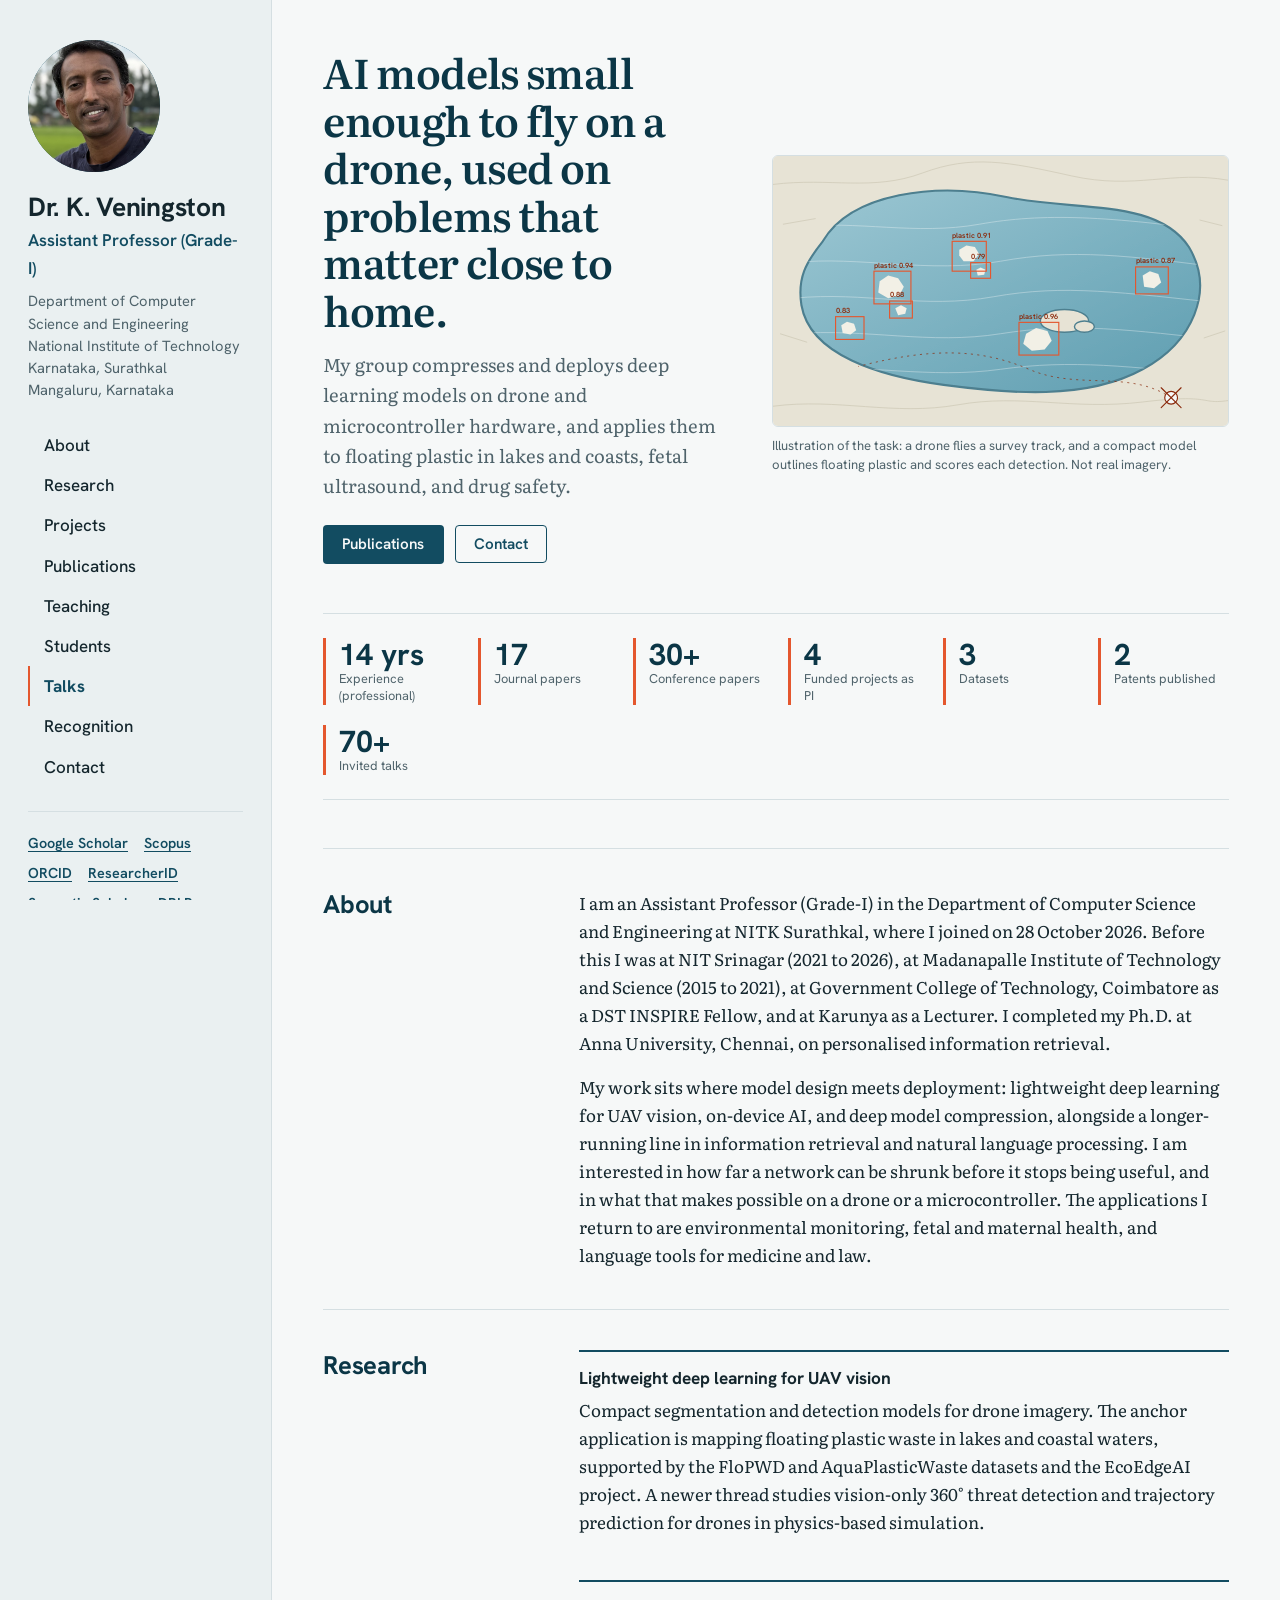
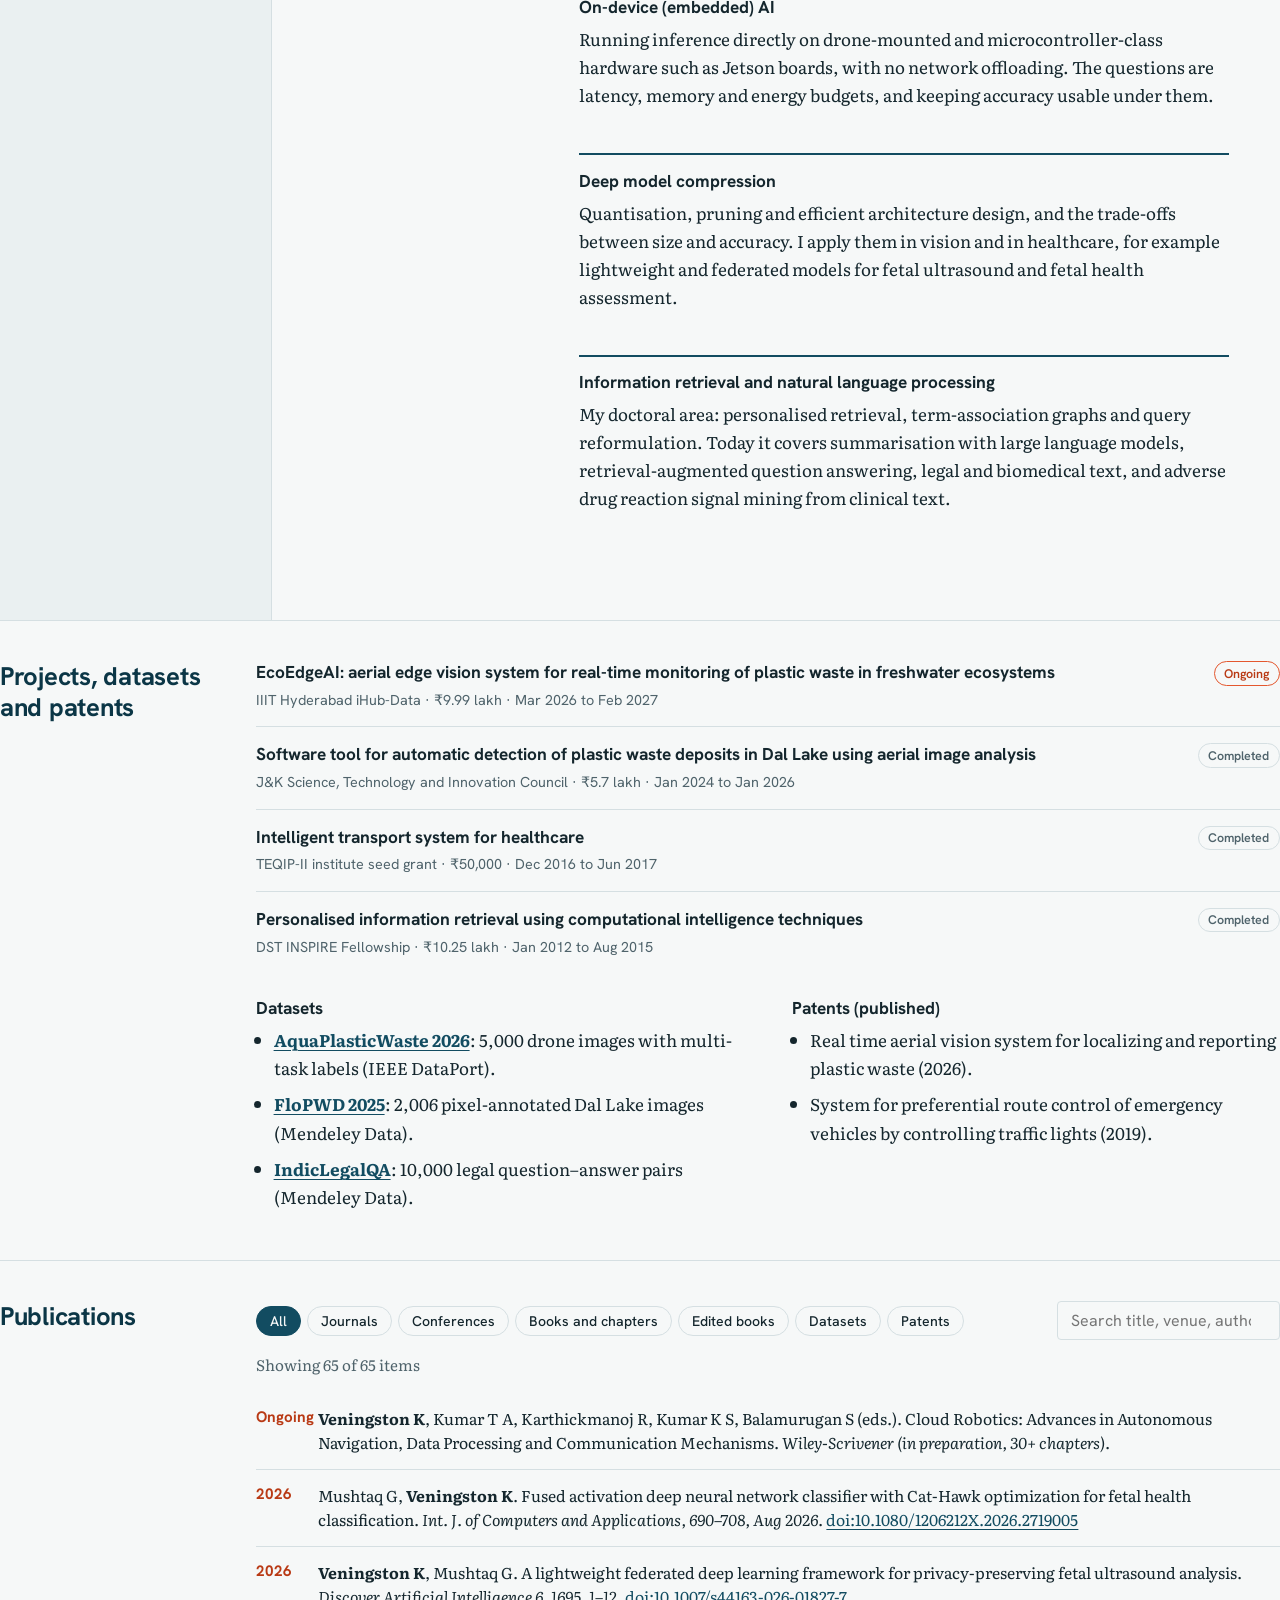
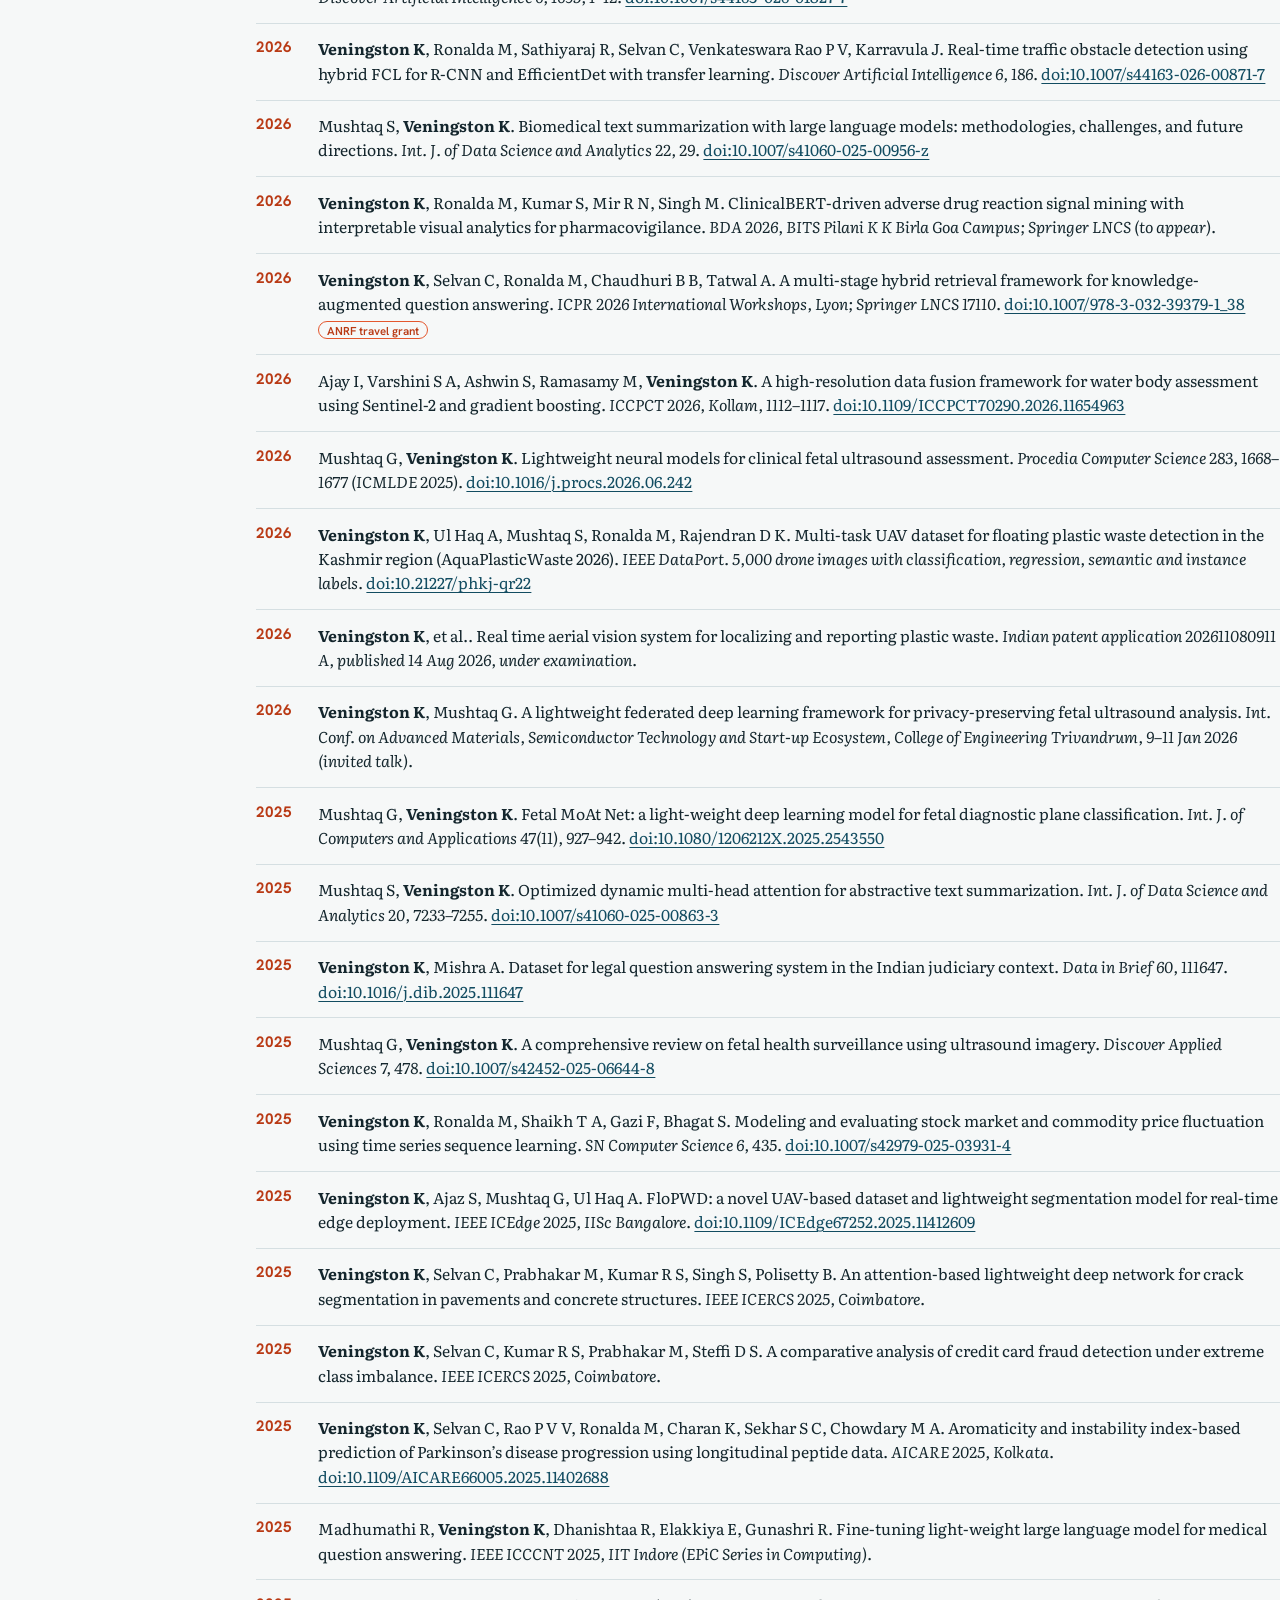
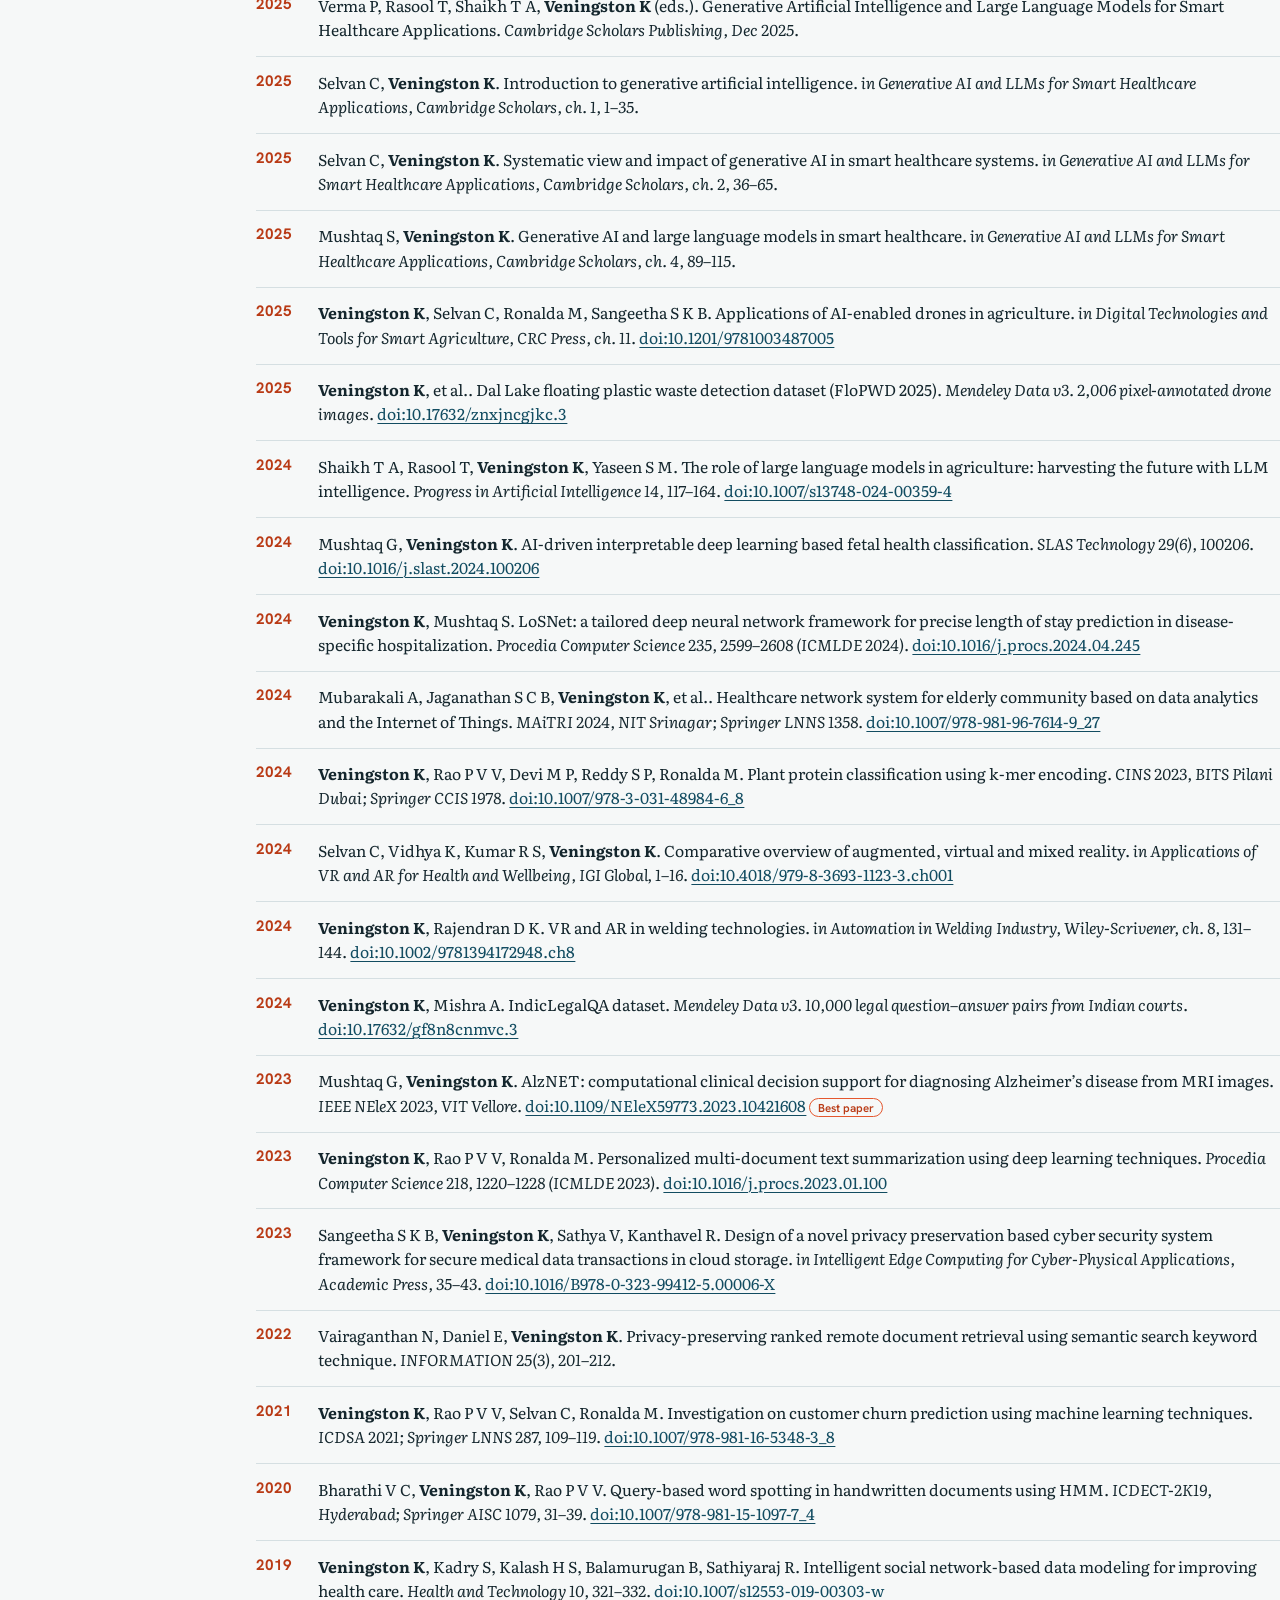
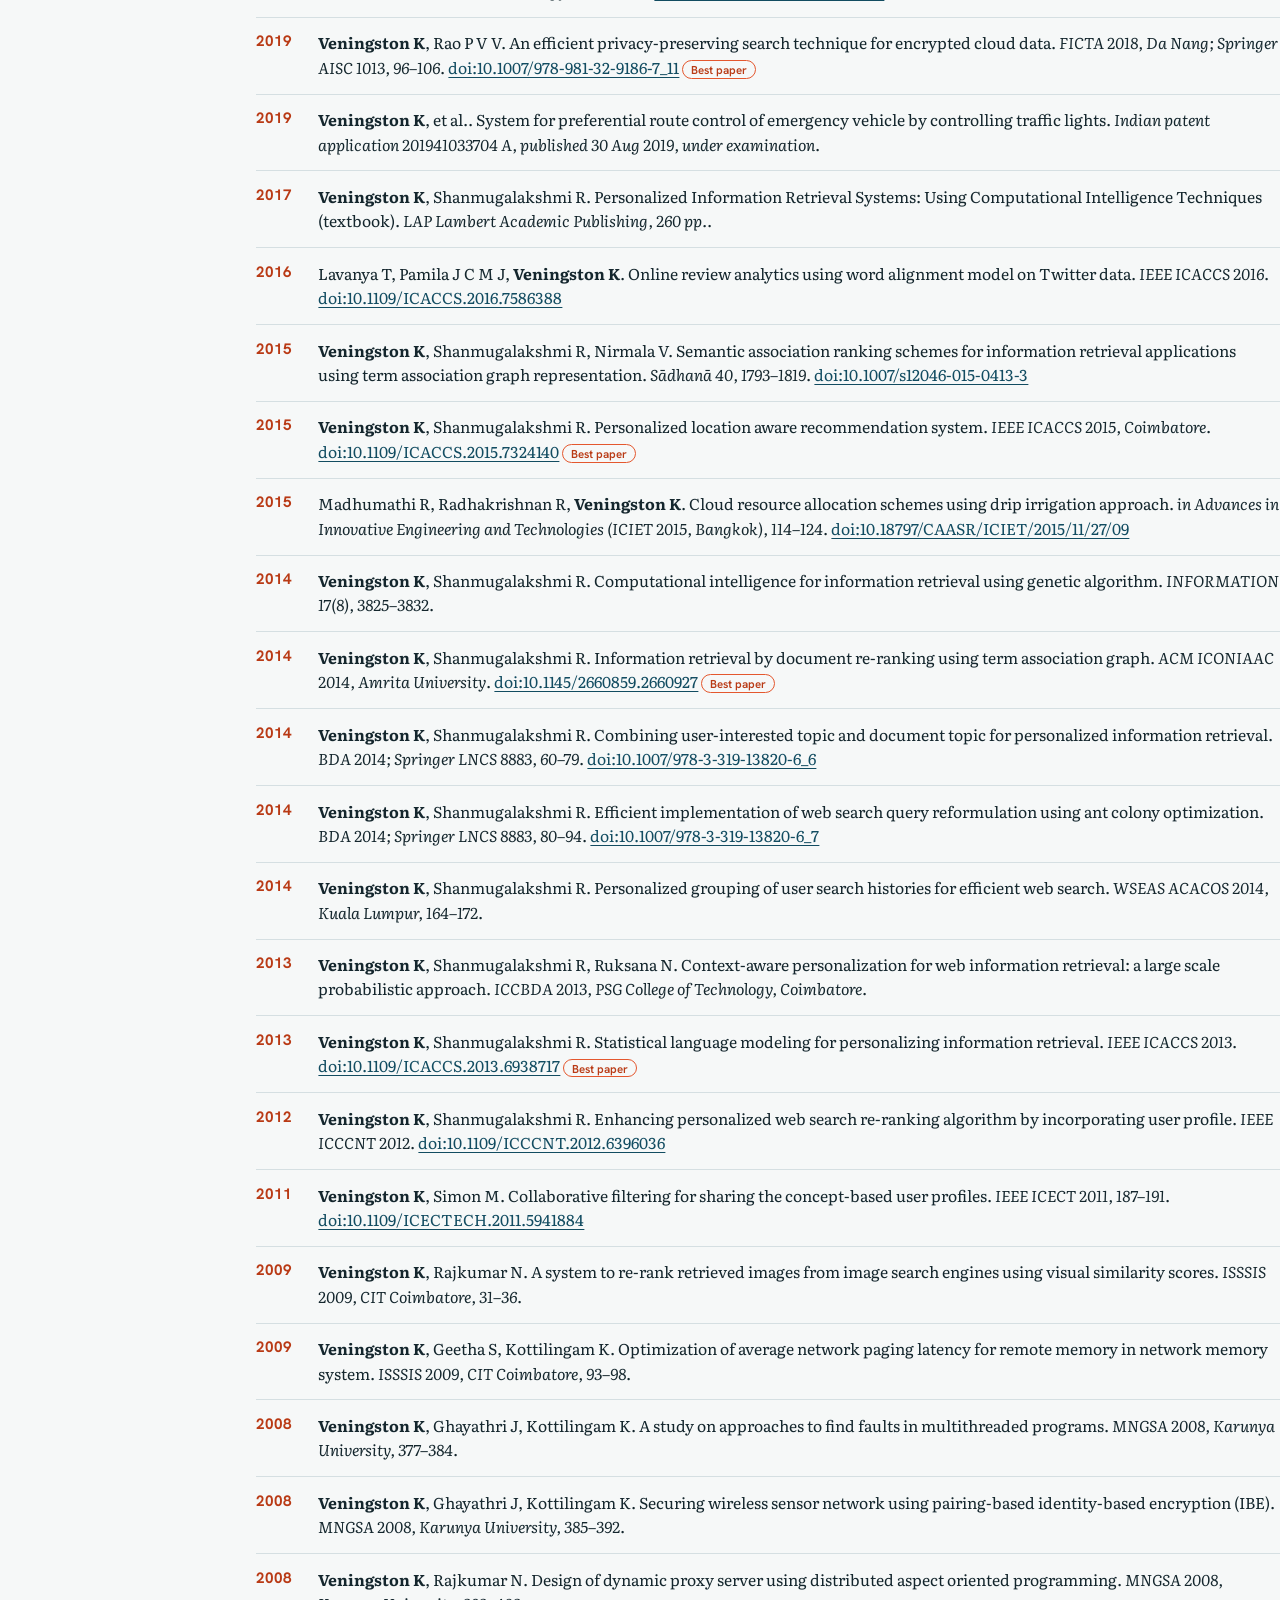
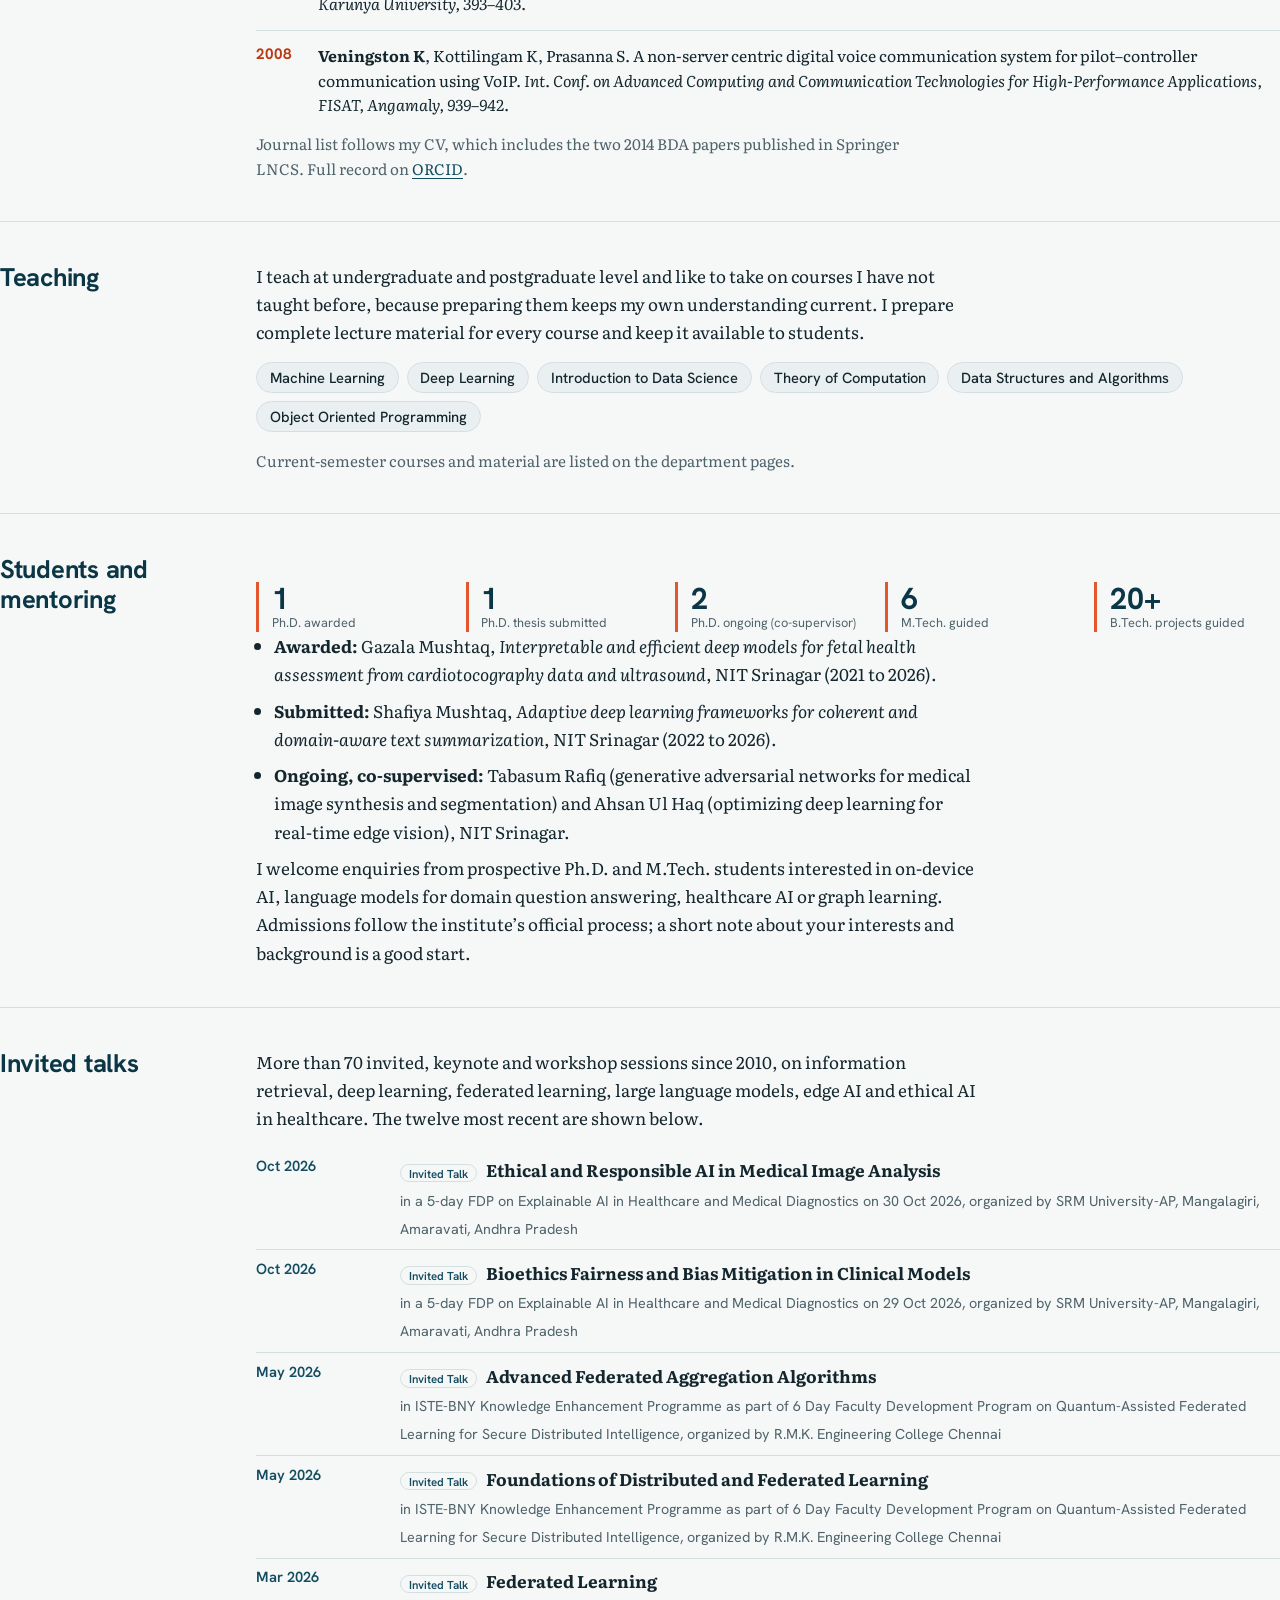
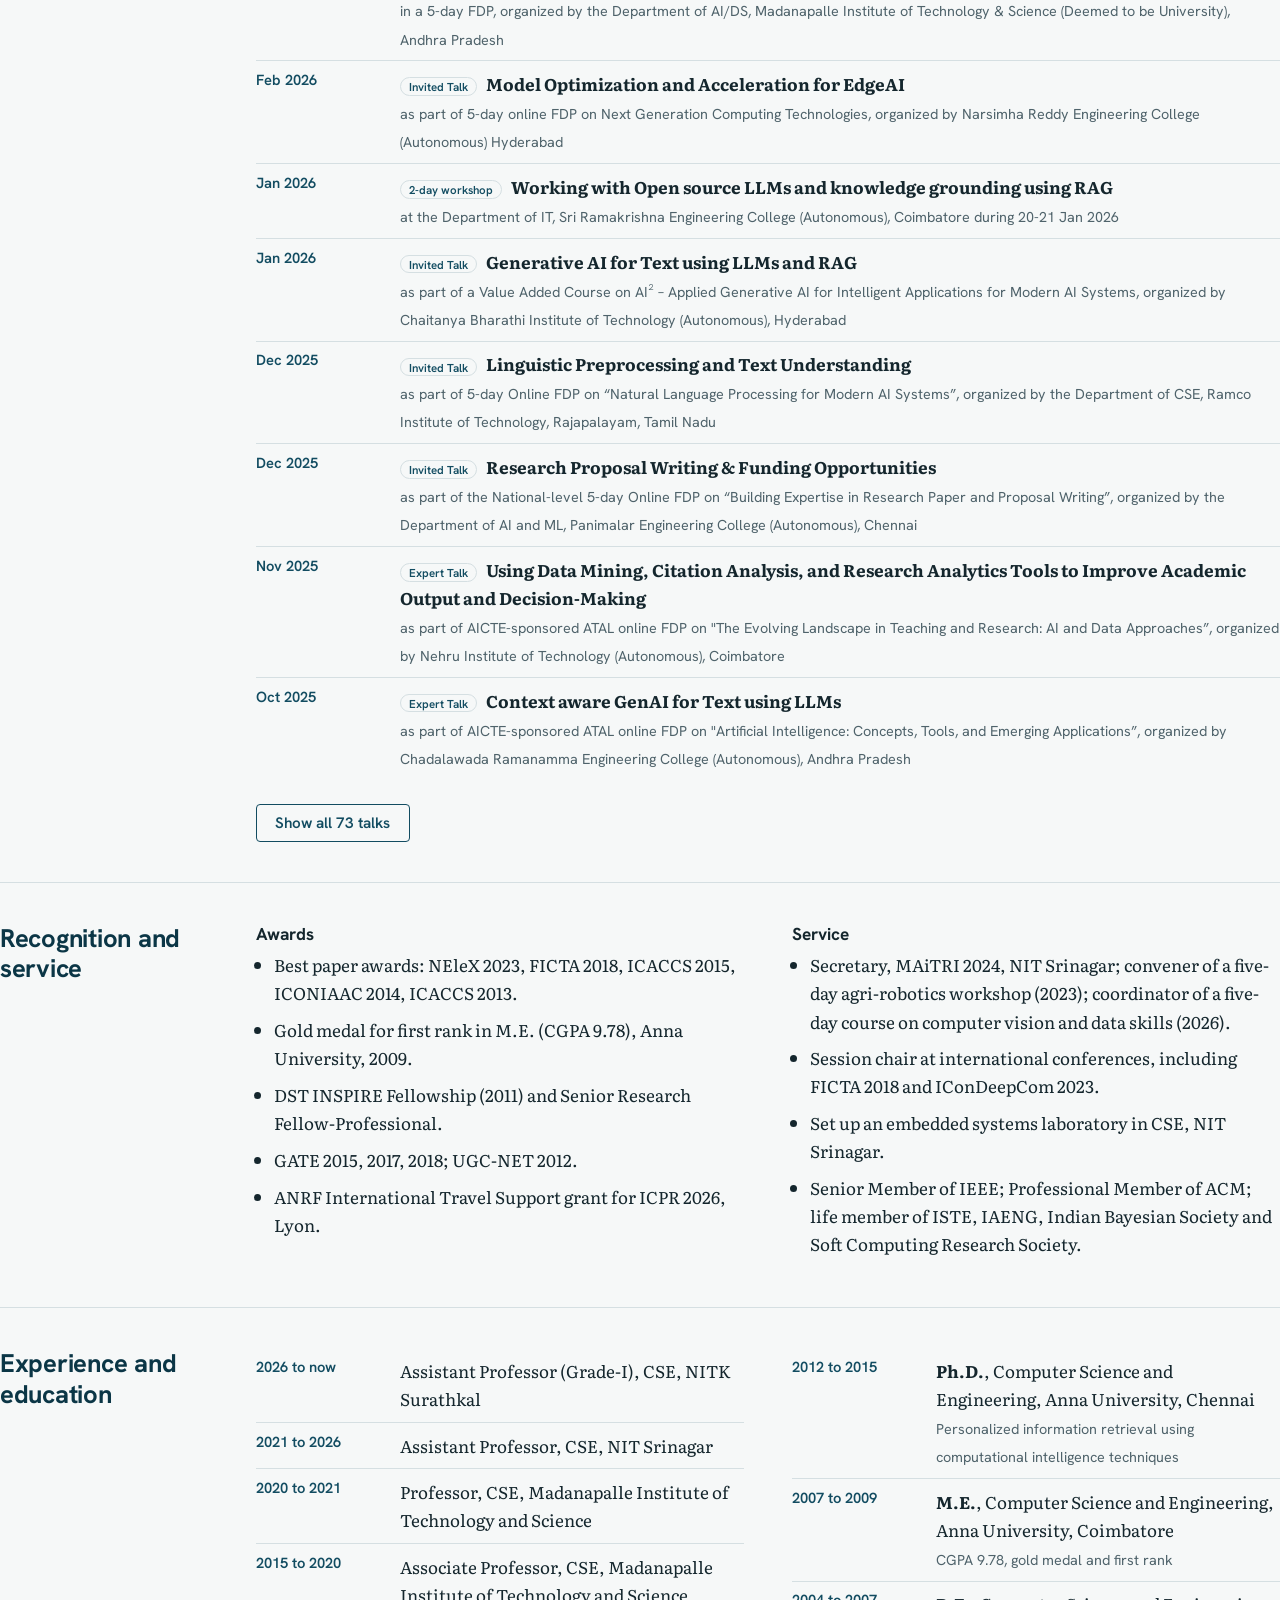
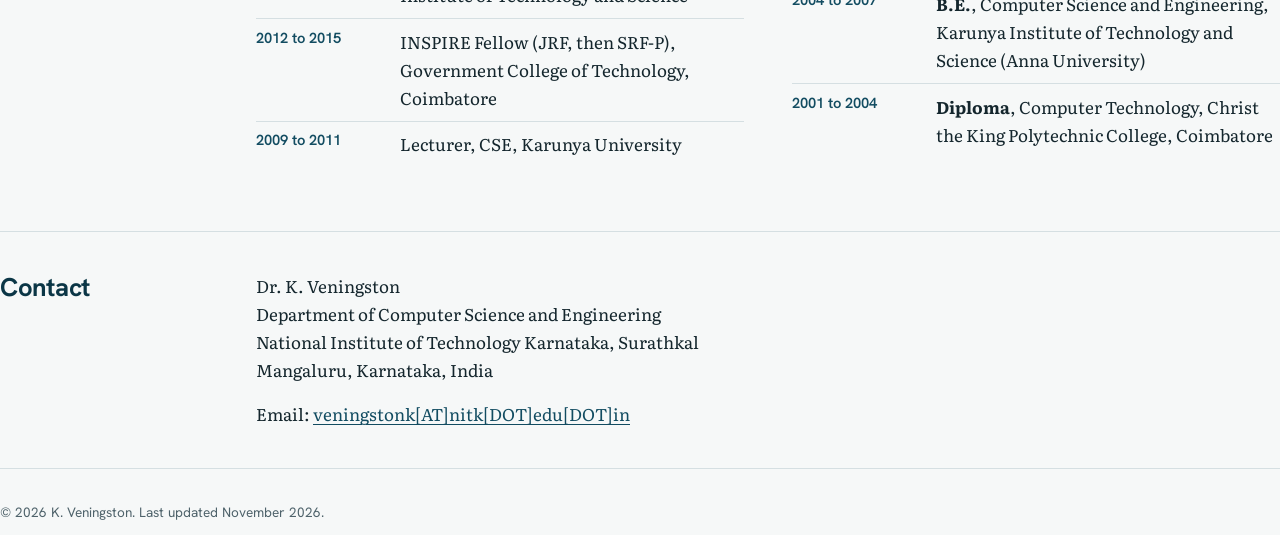
==== commit ceb7bb2e: "Update index.html Profile picture update" ====
--- a/index.html
+++ b/index.html
@@ -38,7 +38,7 @@
     <aside class="side" aria-label="Profile and navigation">
       <div class="side-inner">
         <div class="portrait" id="portrait">
-          <img src="assets/img/profile.jpg" alt="Portrait of Dr. K. Veningston" width="132" height="132" onerror="this.remove()">
+          <img src="assets/img/profile.jpeg" alt="Portrait of Dr. K. Veningston" width="132" height="132" onerror="this.remove()">
           <span class="monogram" aria-hidden="true">KV</span>
         </div>
         <h1 class="name">Dr. K. Veningston</h1>
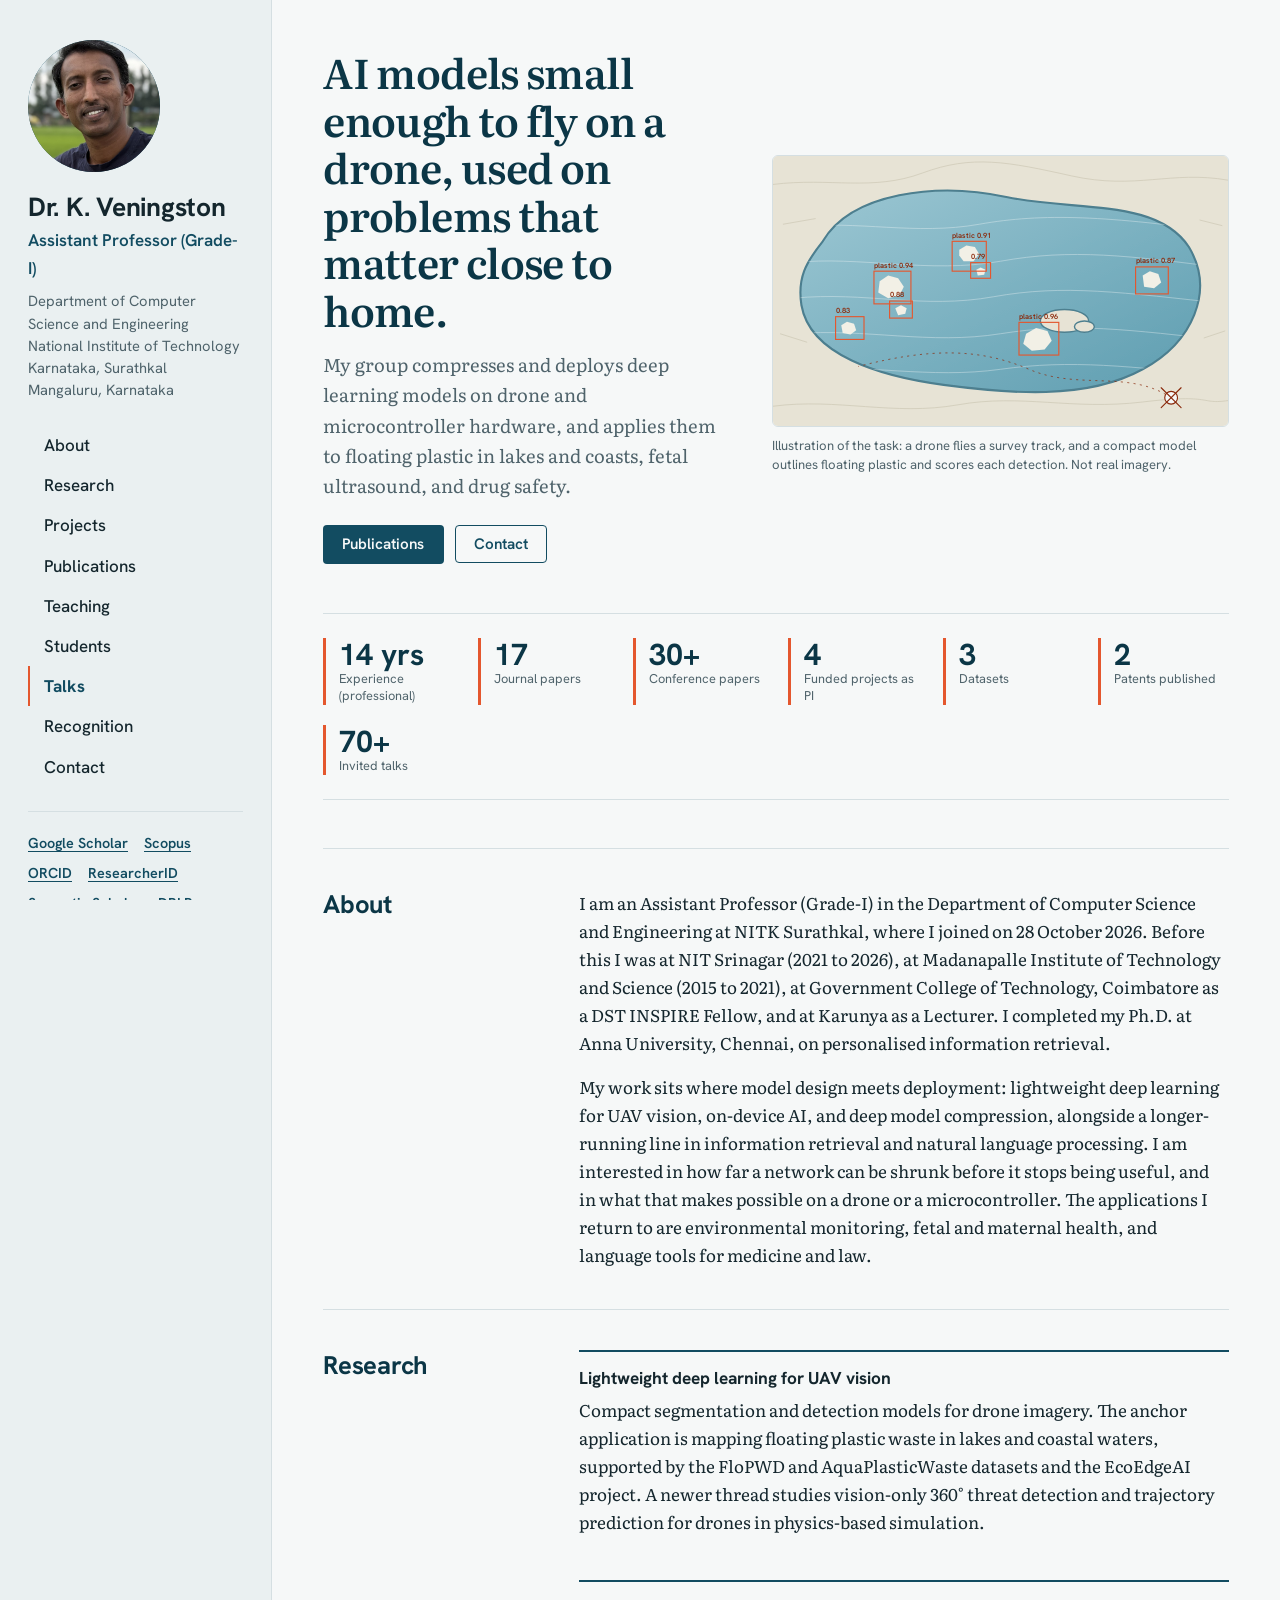
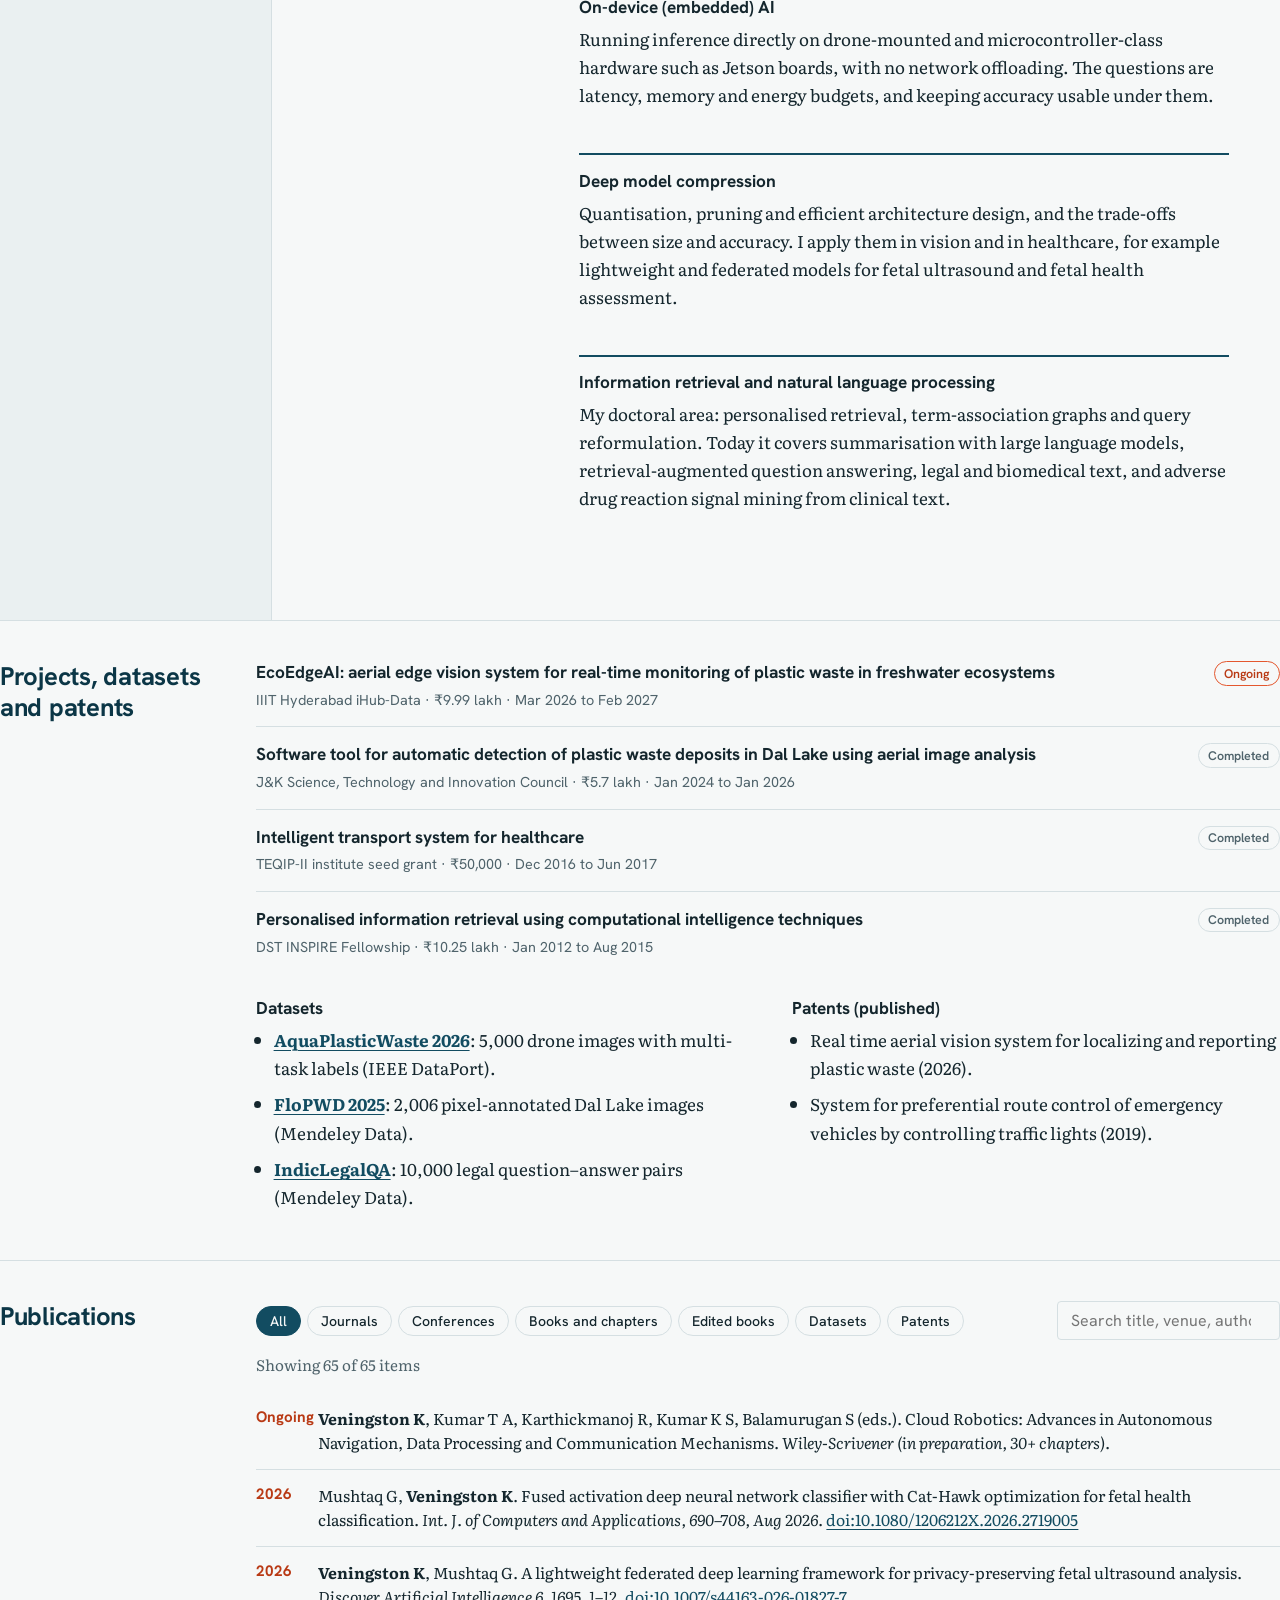
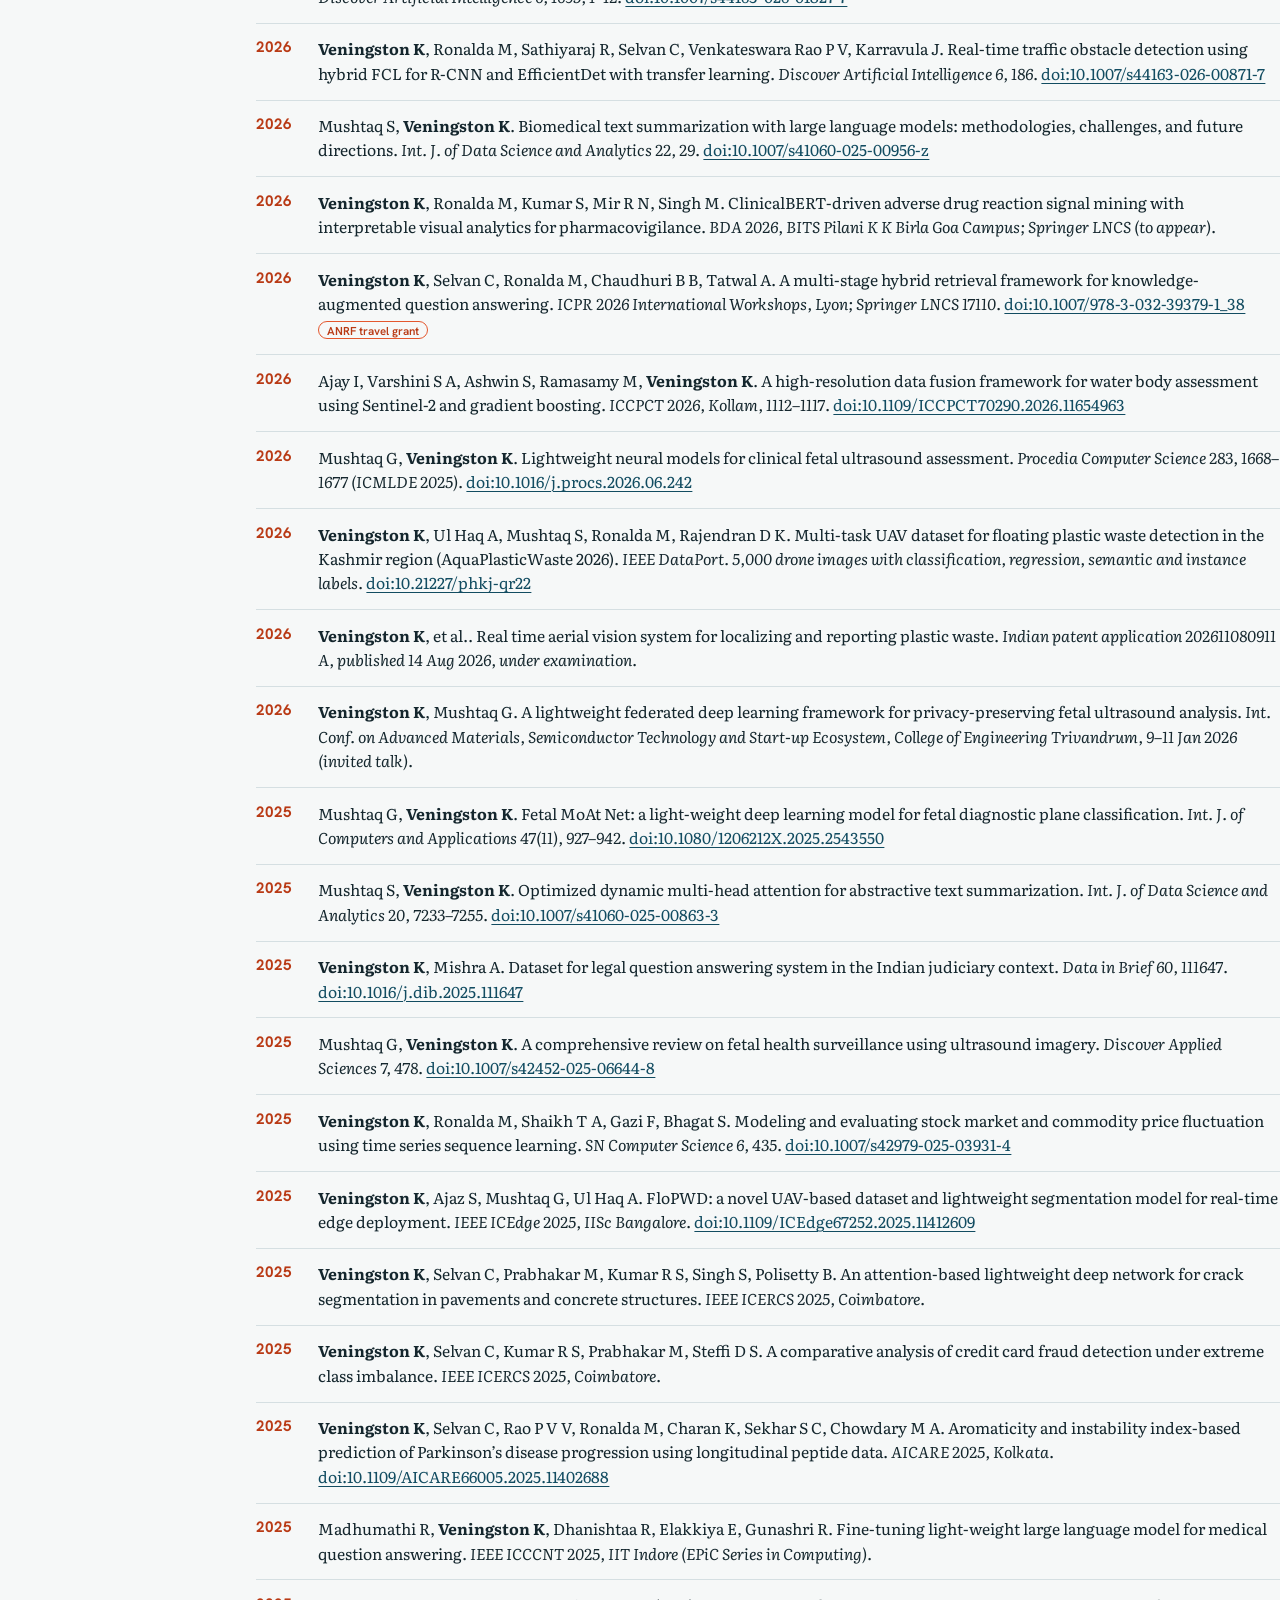
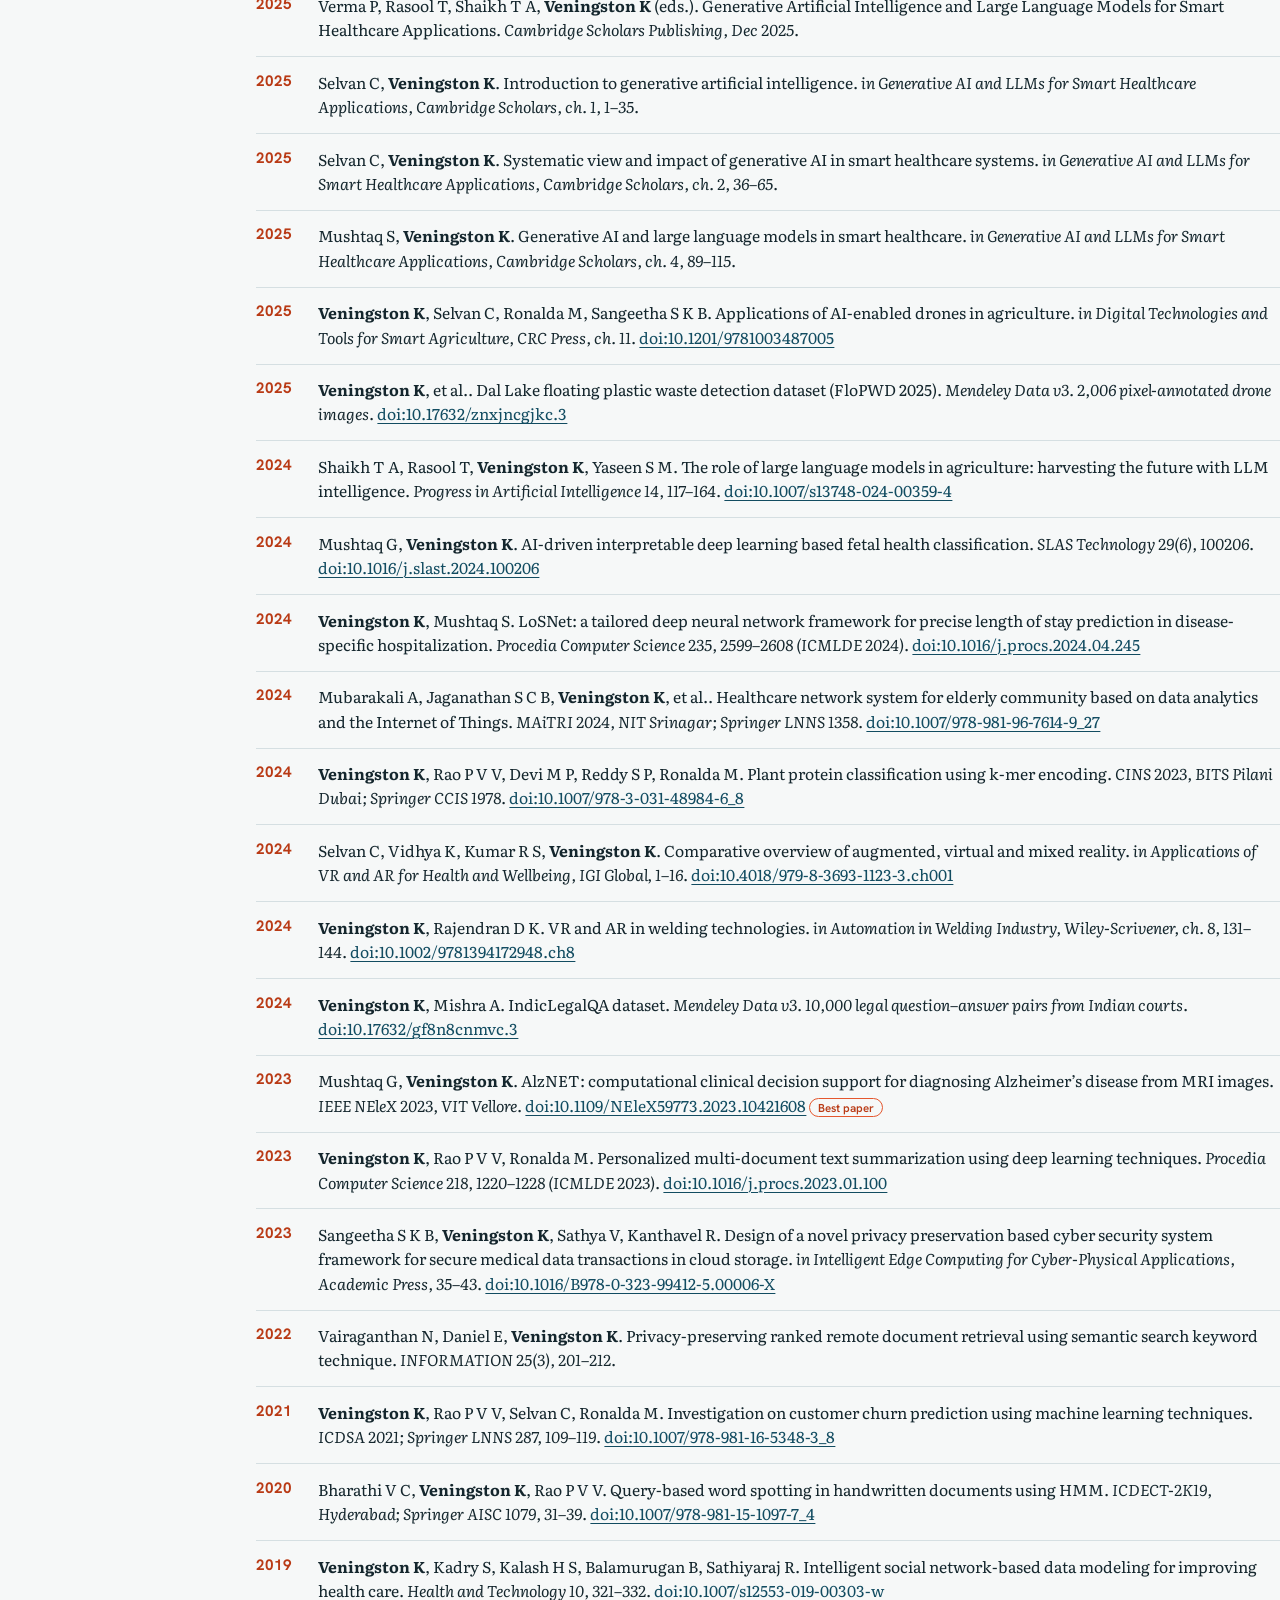
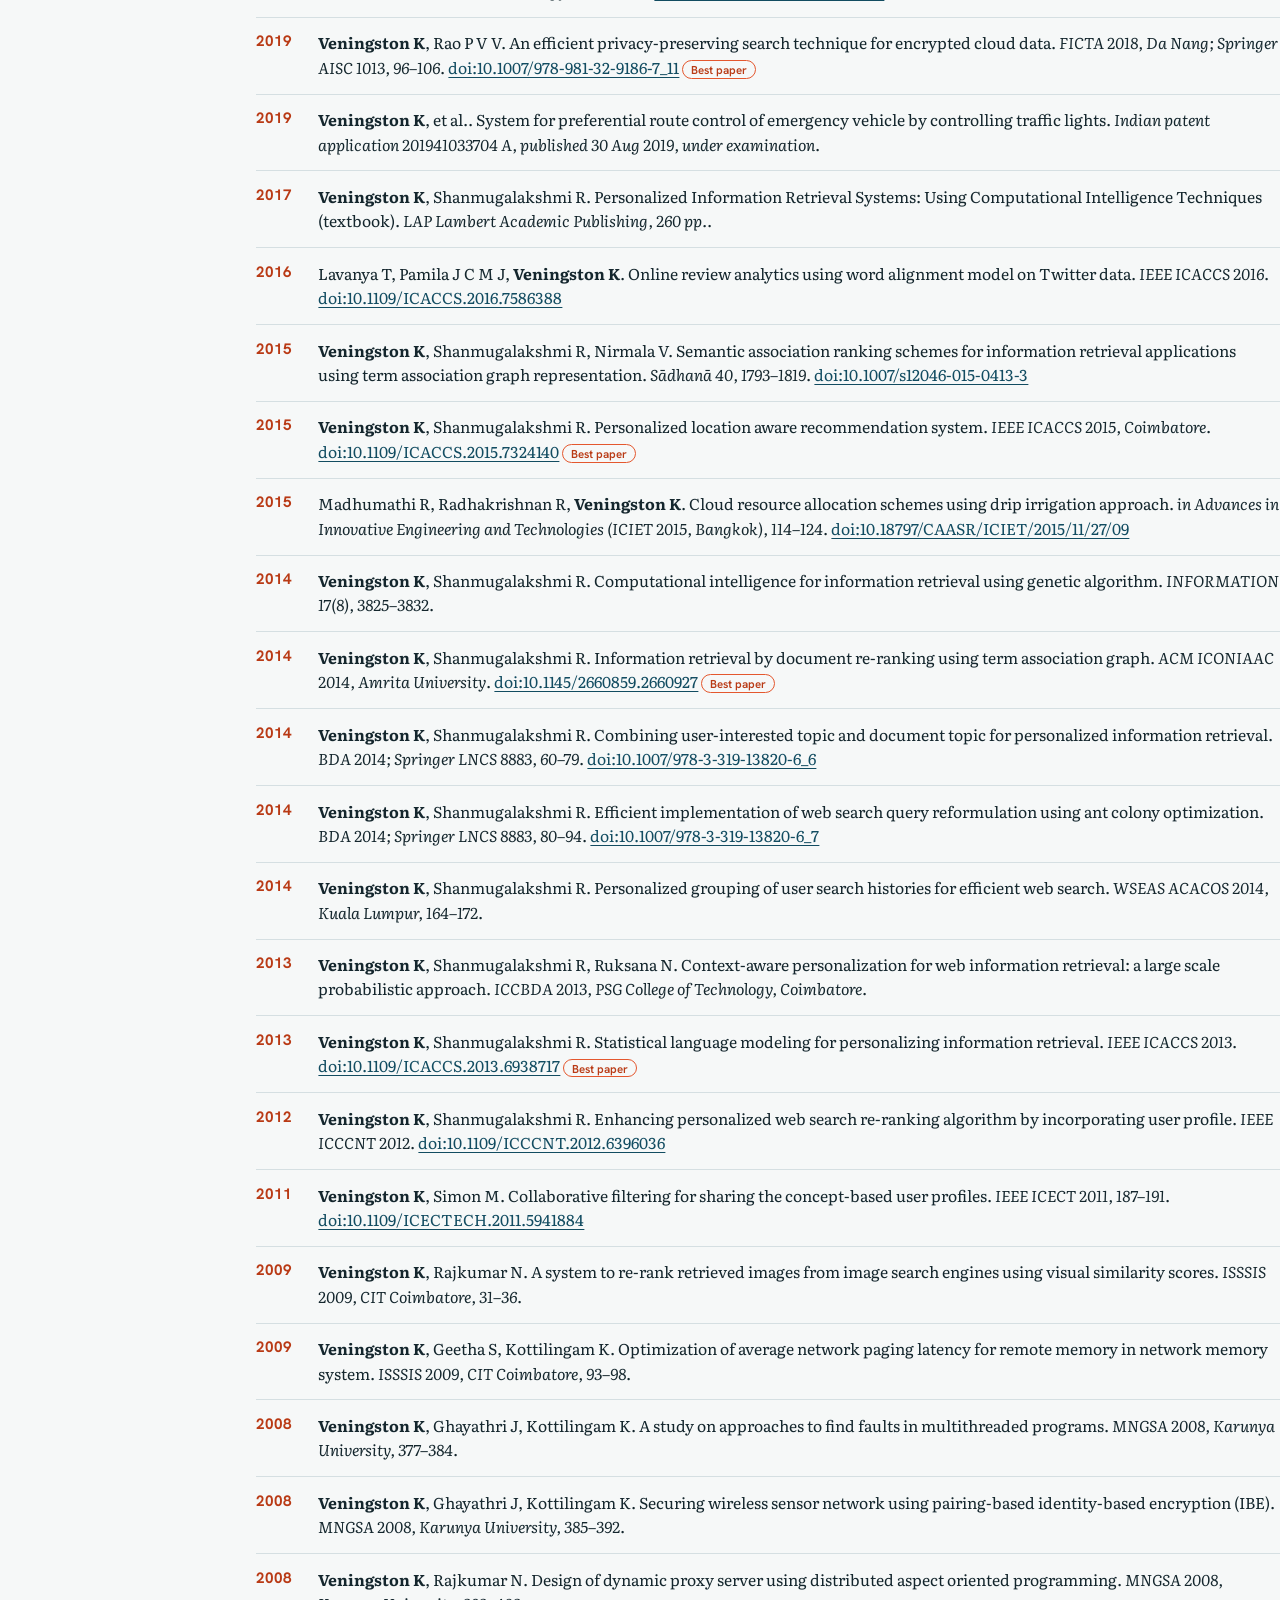
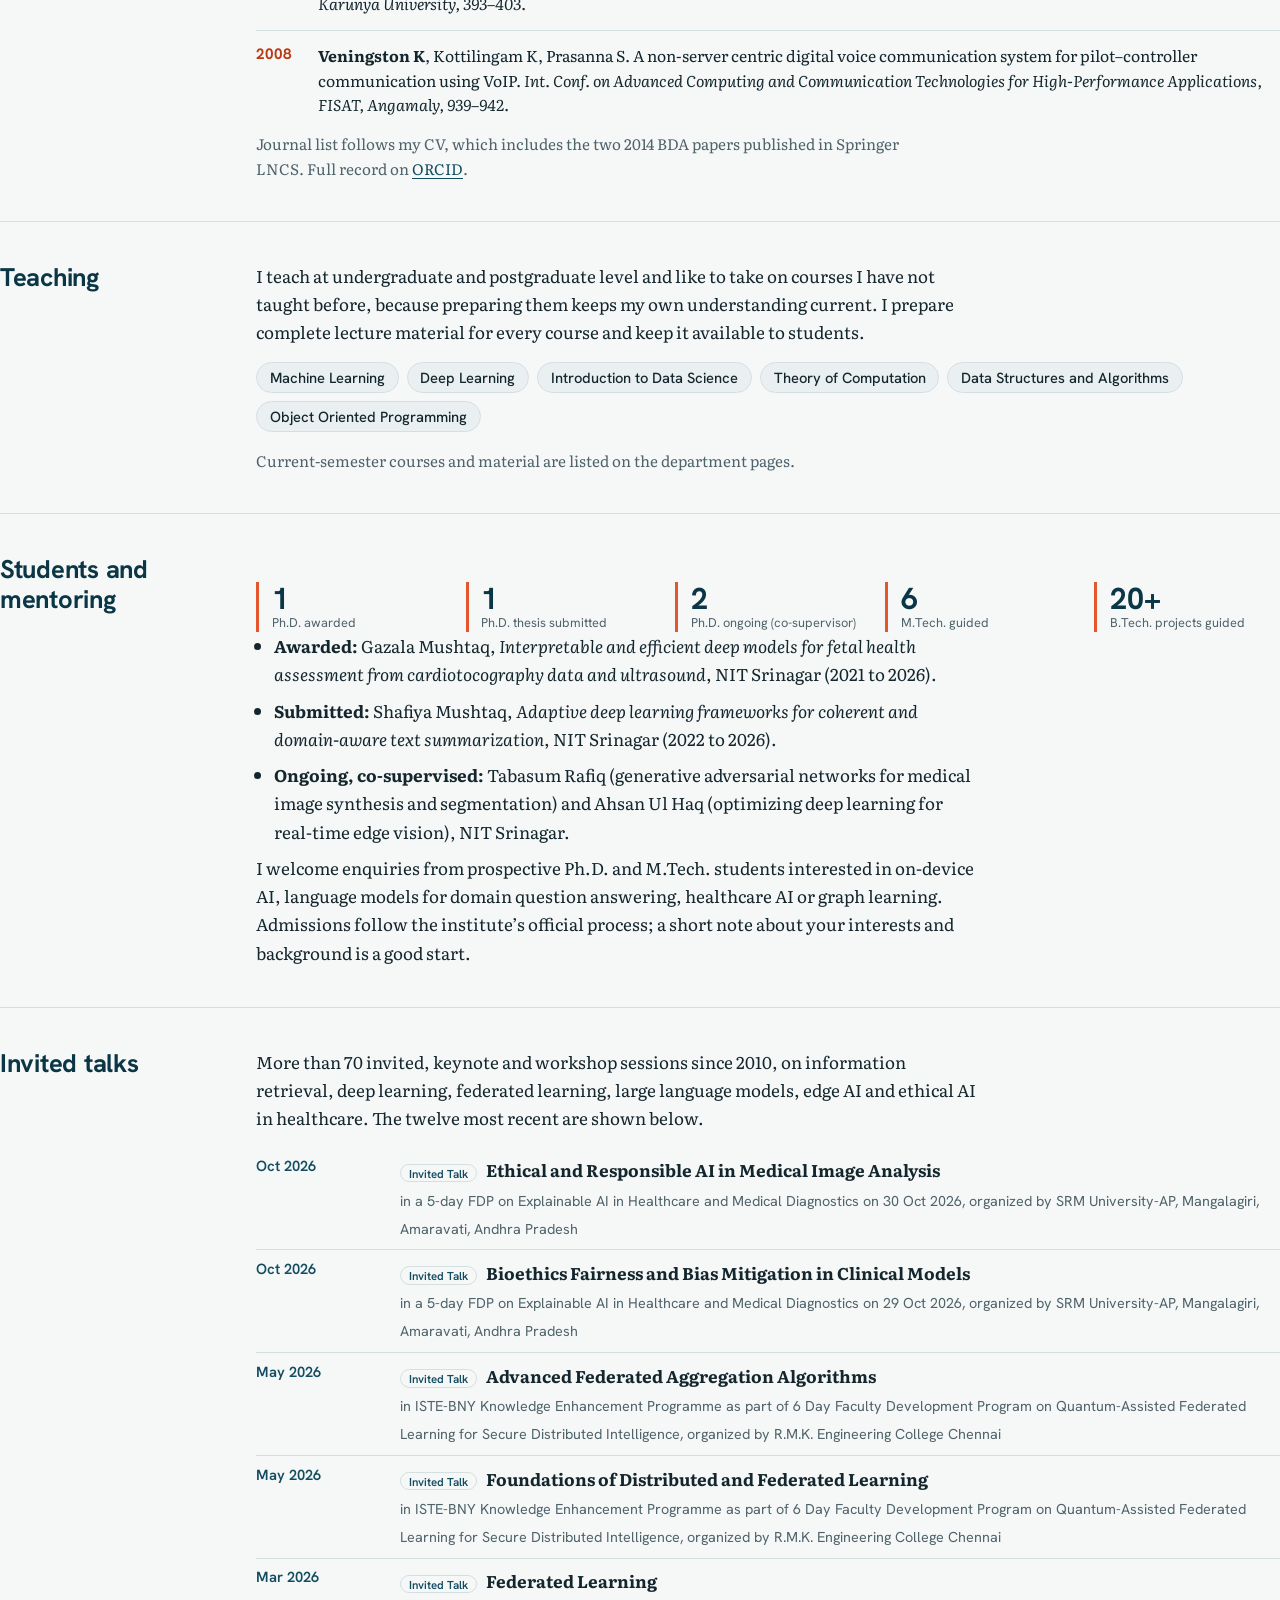
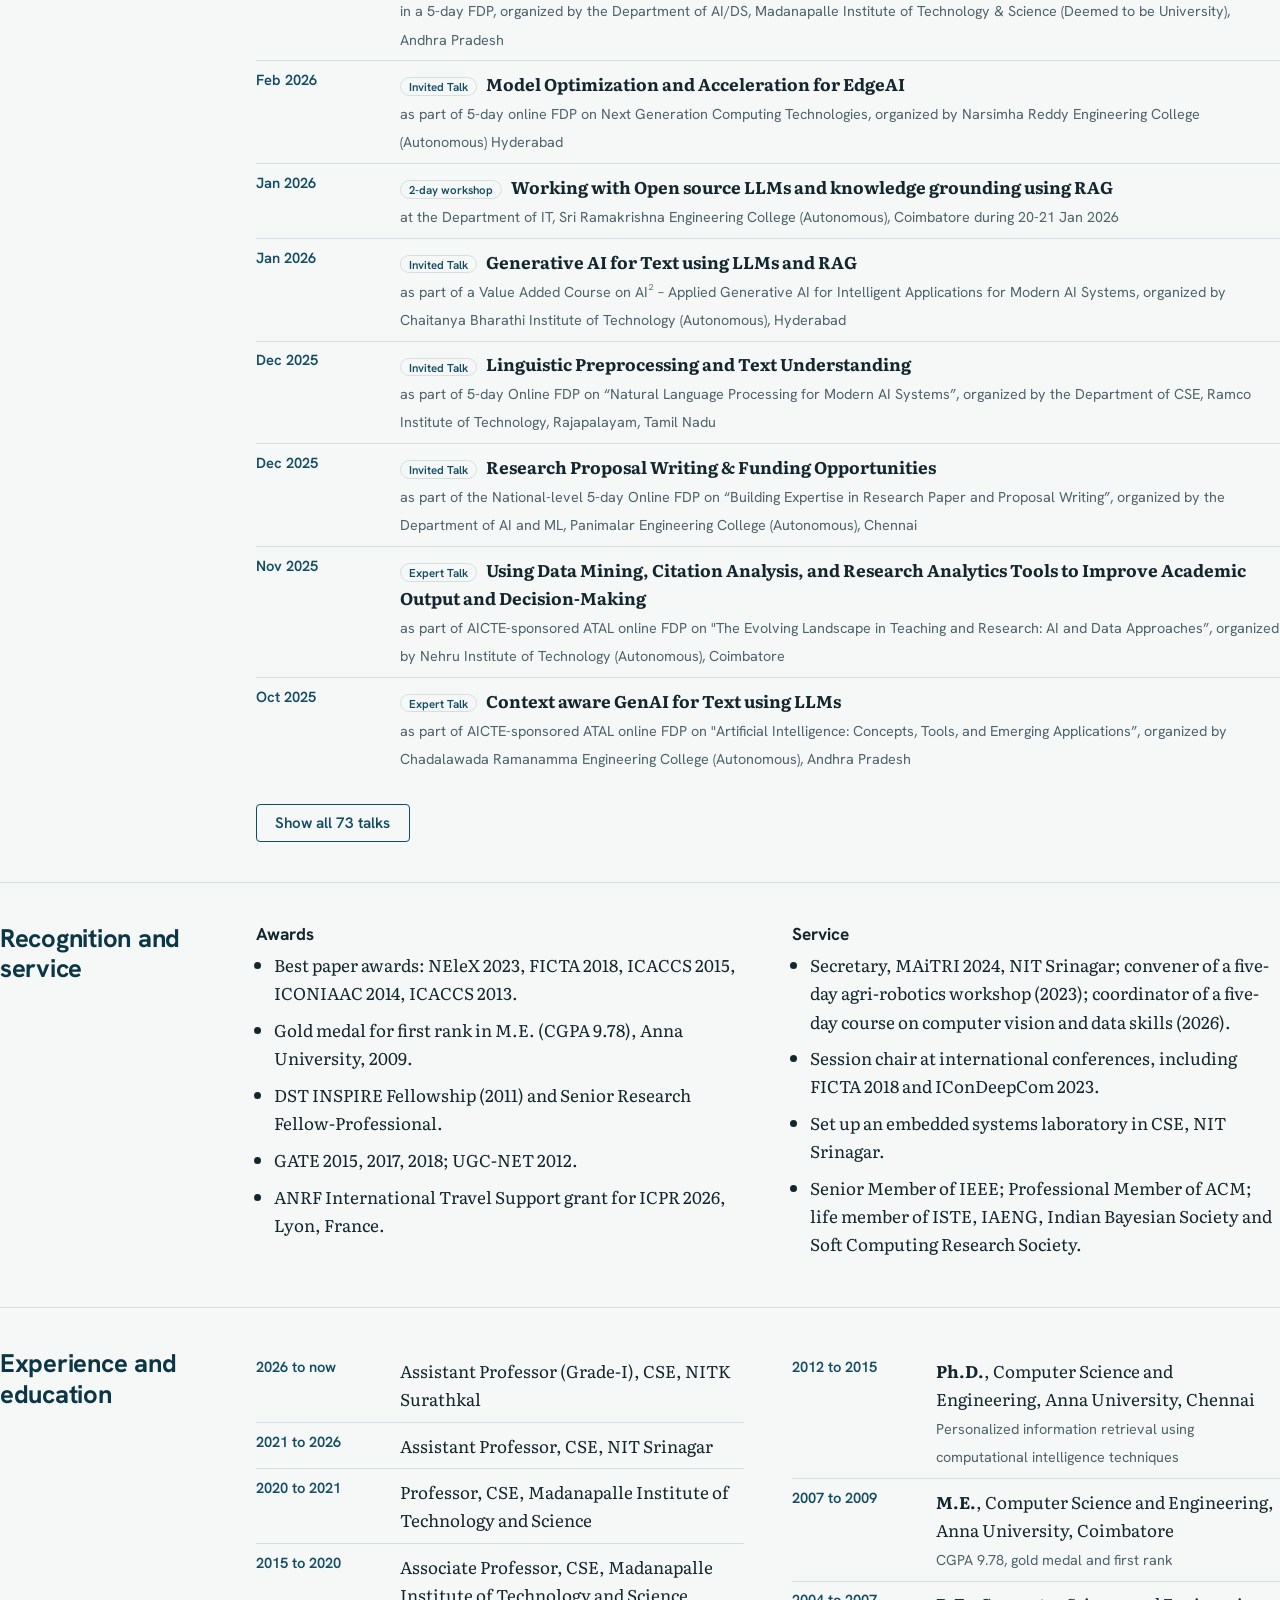
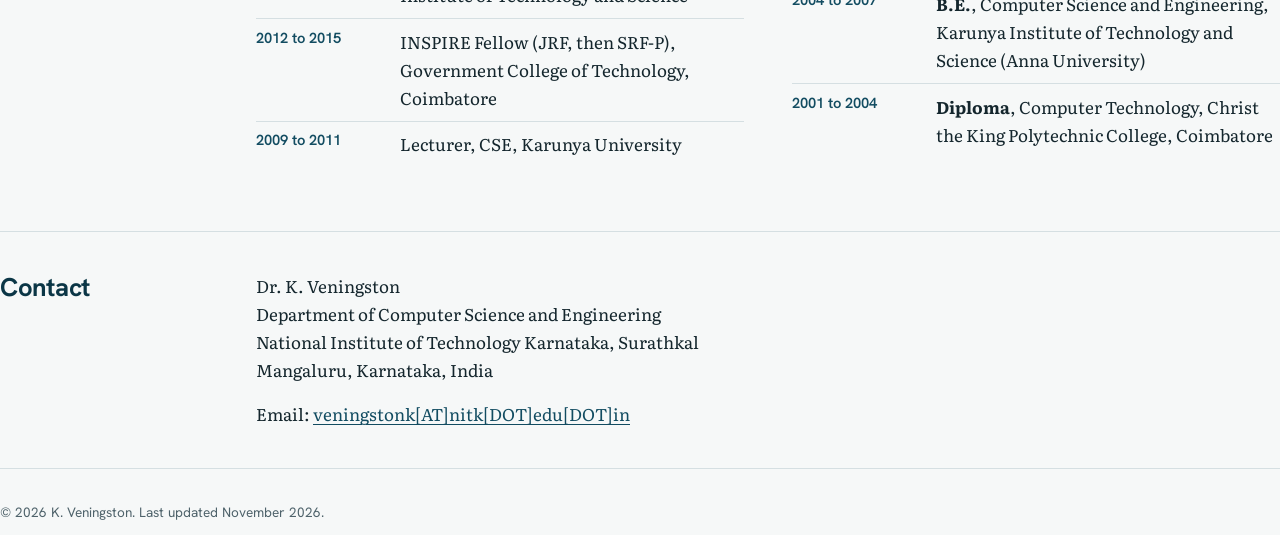
==== commit ab8e2745: "Update index.html Update Conference venue" ====
--- a/index.html
+++ b/index.html
@@ -208,7 +208,7 @@
             <div><h3 class="sub">Datasets</h3><ul class="plain">
               <li><a href="https://doi.org/10.21227/phkj-qr22"><strong>AquaPlasticWaste 2026</strong></a>: 5,000 drone images with multi-task labels (IEEE DataPort).</li>
               <li><a href="https://doi.org/10.17632/znxjncgjkc.3"><strong>FloPWD 2025</strong></a>: 2,006 pixel-annotated Dal Lake images (Mendeley Data).</li>
-              <li><a href="https://doi.org/10.17632/gf8n8cnmvc.3"><strong>IndicLegalQA</strong></a>: 10,000 legal question–answer pairs (Mendeley Data).</li></ul></div>
+              <li><a href="https://doi.org/10.17632/gf8n8cnmvc.2"><strong>IndicLegalQA</strong></a>: 10,000 legal question–answer pairs (Mendeley Data).</li></ul></div>
             <div><h3 class="sub">Patents (published)</h3><ul class="plain">
               <li>Real time aerial vision system for localizing and reporting plastic waste (2026).</li>
               <li>System for preferential route control of emergency vehicles by controlling traffic lights (2019).</li></ul></div>
@@ -415,7 +415,7 @@
               <li>Gold medal for first rank in M.E. (CGPA 9.78), Anna University, 2009.</li>
               <li>DST INSPIRE Fellowship (2011) and Senior Research Fellow-Professional.</li>
               <li>GATE 2015, 2017, 2018; UGC-NET 2012.</li>
-              <li>ANRF International Travel Support grant for ICPR 2026, Lyon.</li></ul></div>
+              <li>ANRF International Travel Support grant for ICPR 2026, Lyon, France.</li></ul></div>
             <div><h3>Service</h3><ul class="plain">
               <li>Secretary, MAiTRI 2024, NIT Srinagar; convener of a five-day agri-robotics workshop (2023); coordinator of a five-day course on computer vision and data skills (2026).</li>
               <li>Session chair at international conferences, including FICTA 2018 and IConDeepCom 2023.</li>
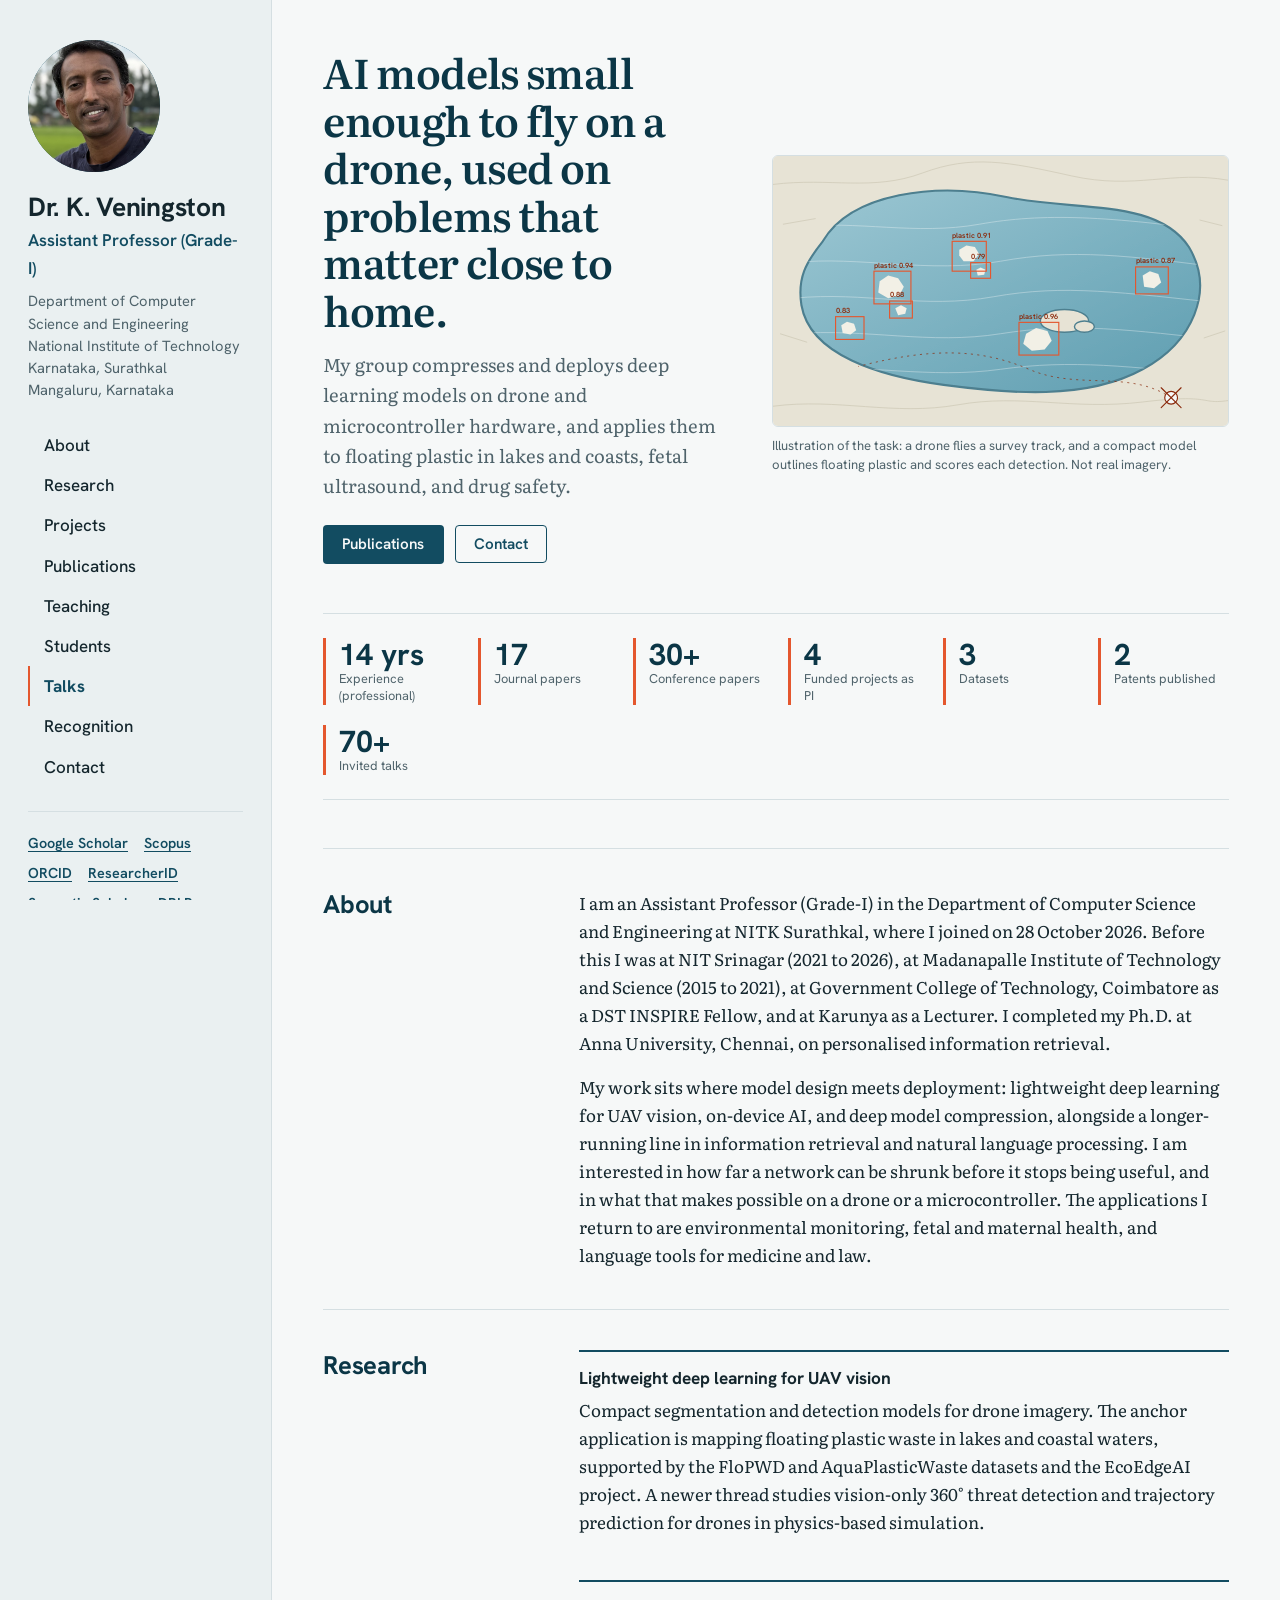
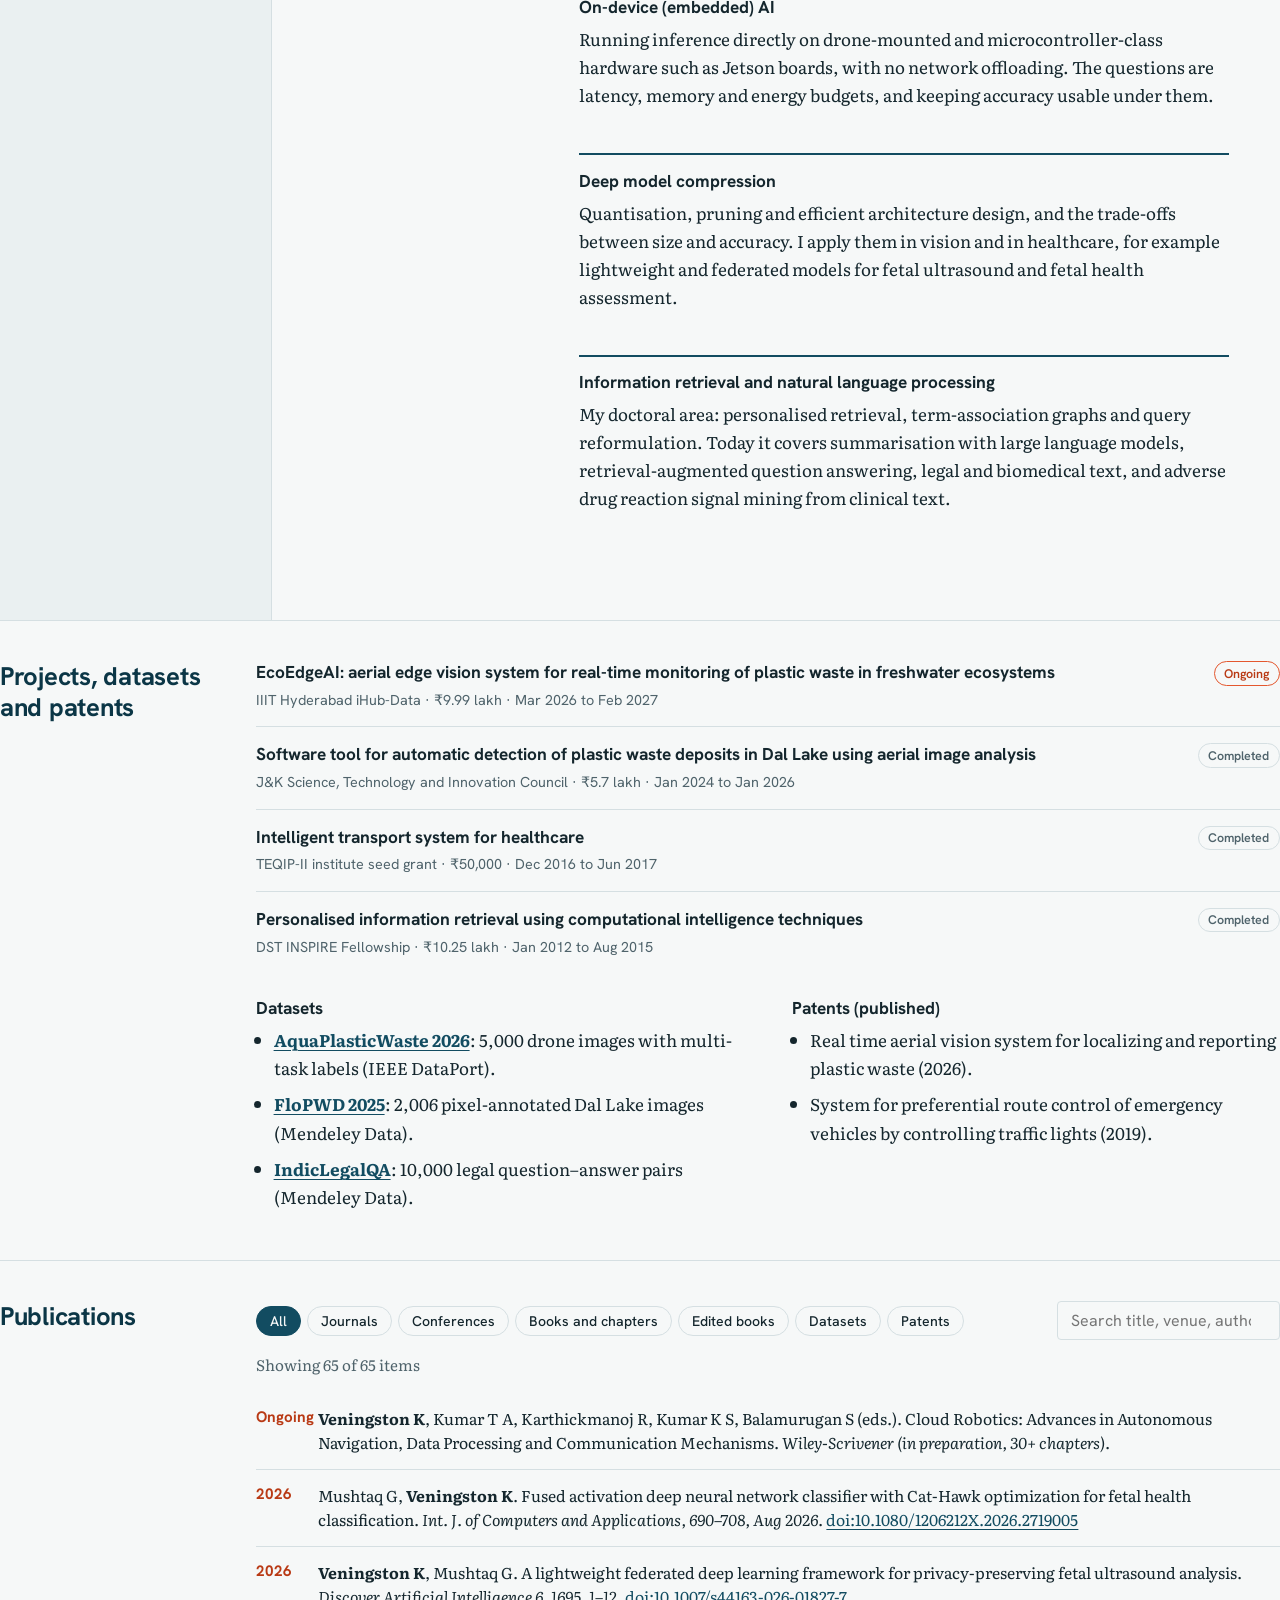
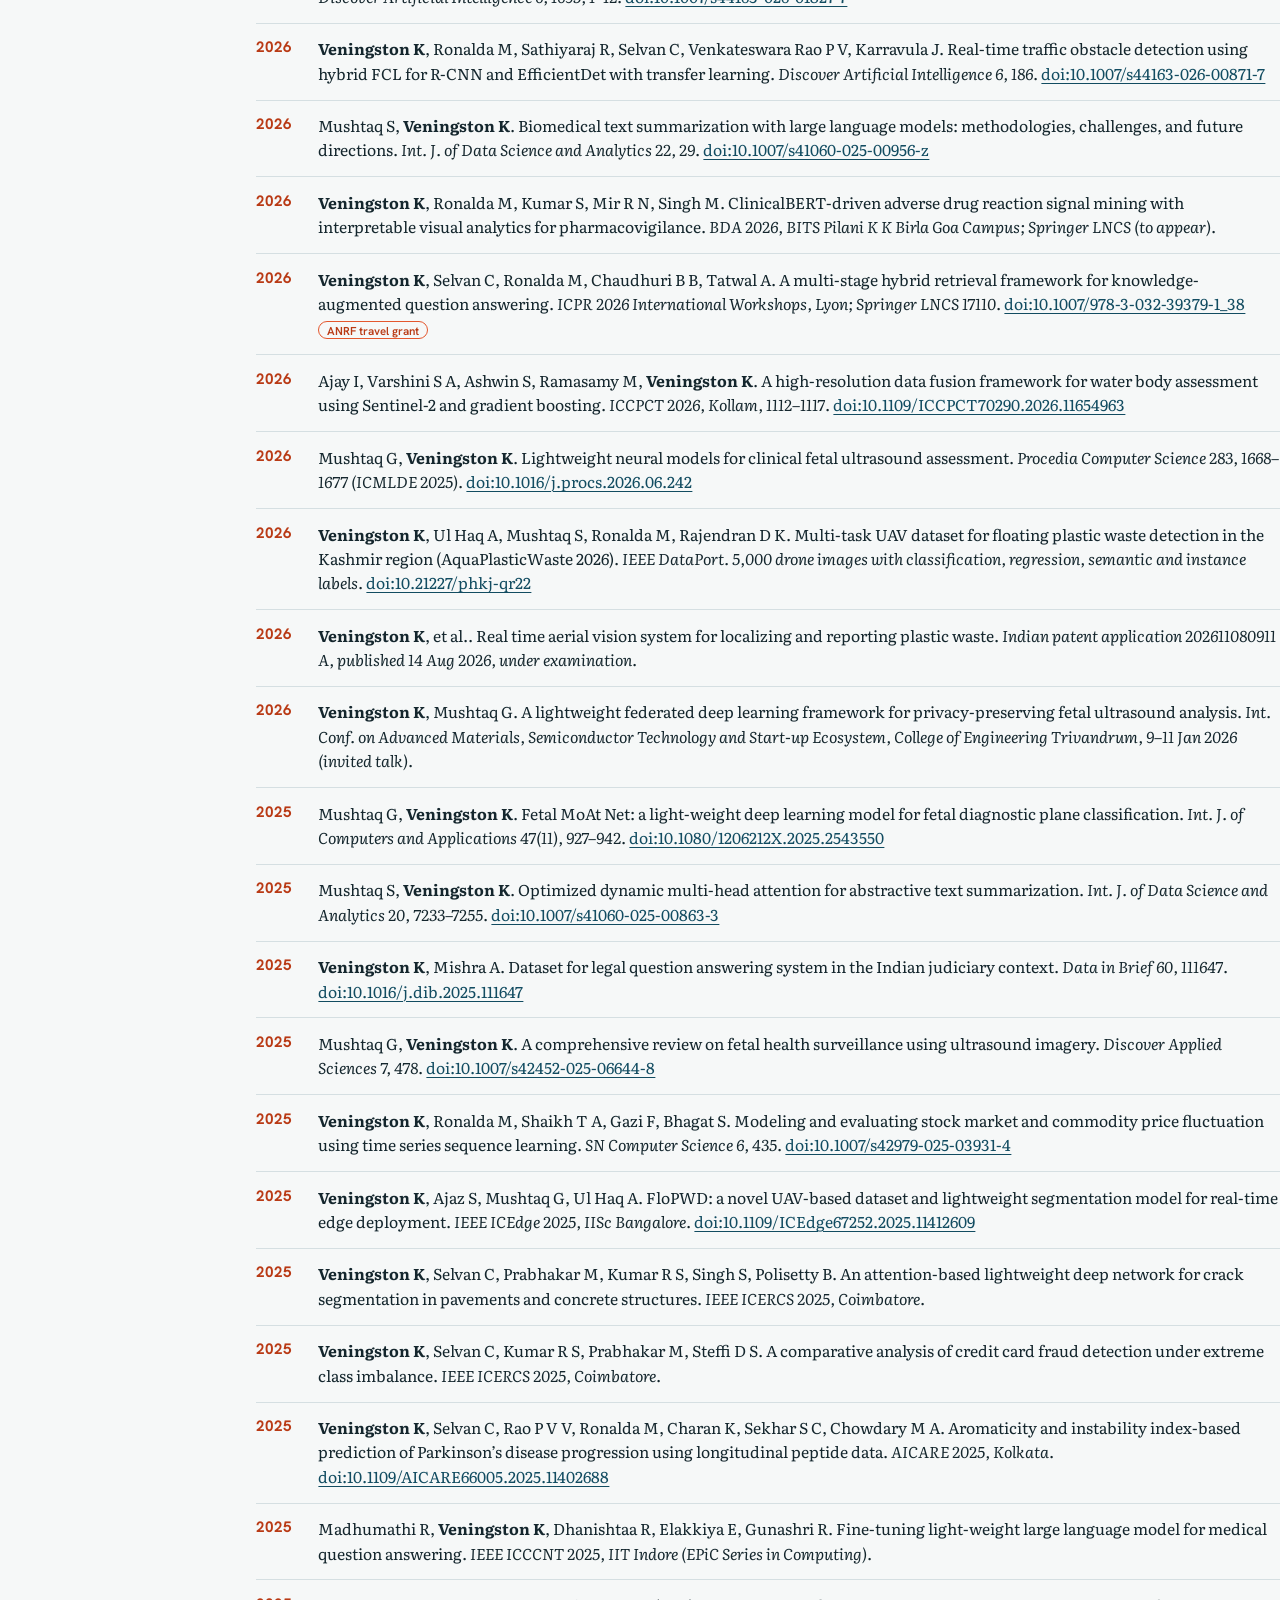
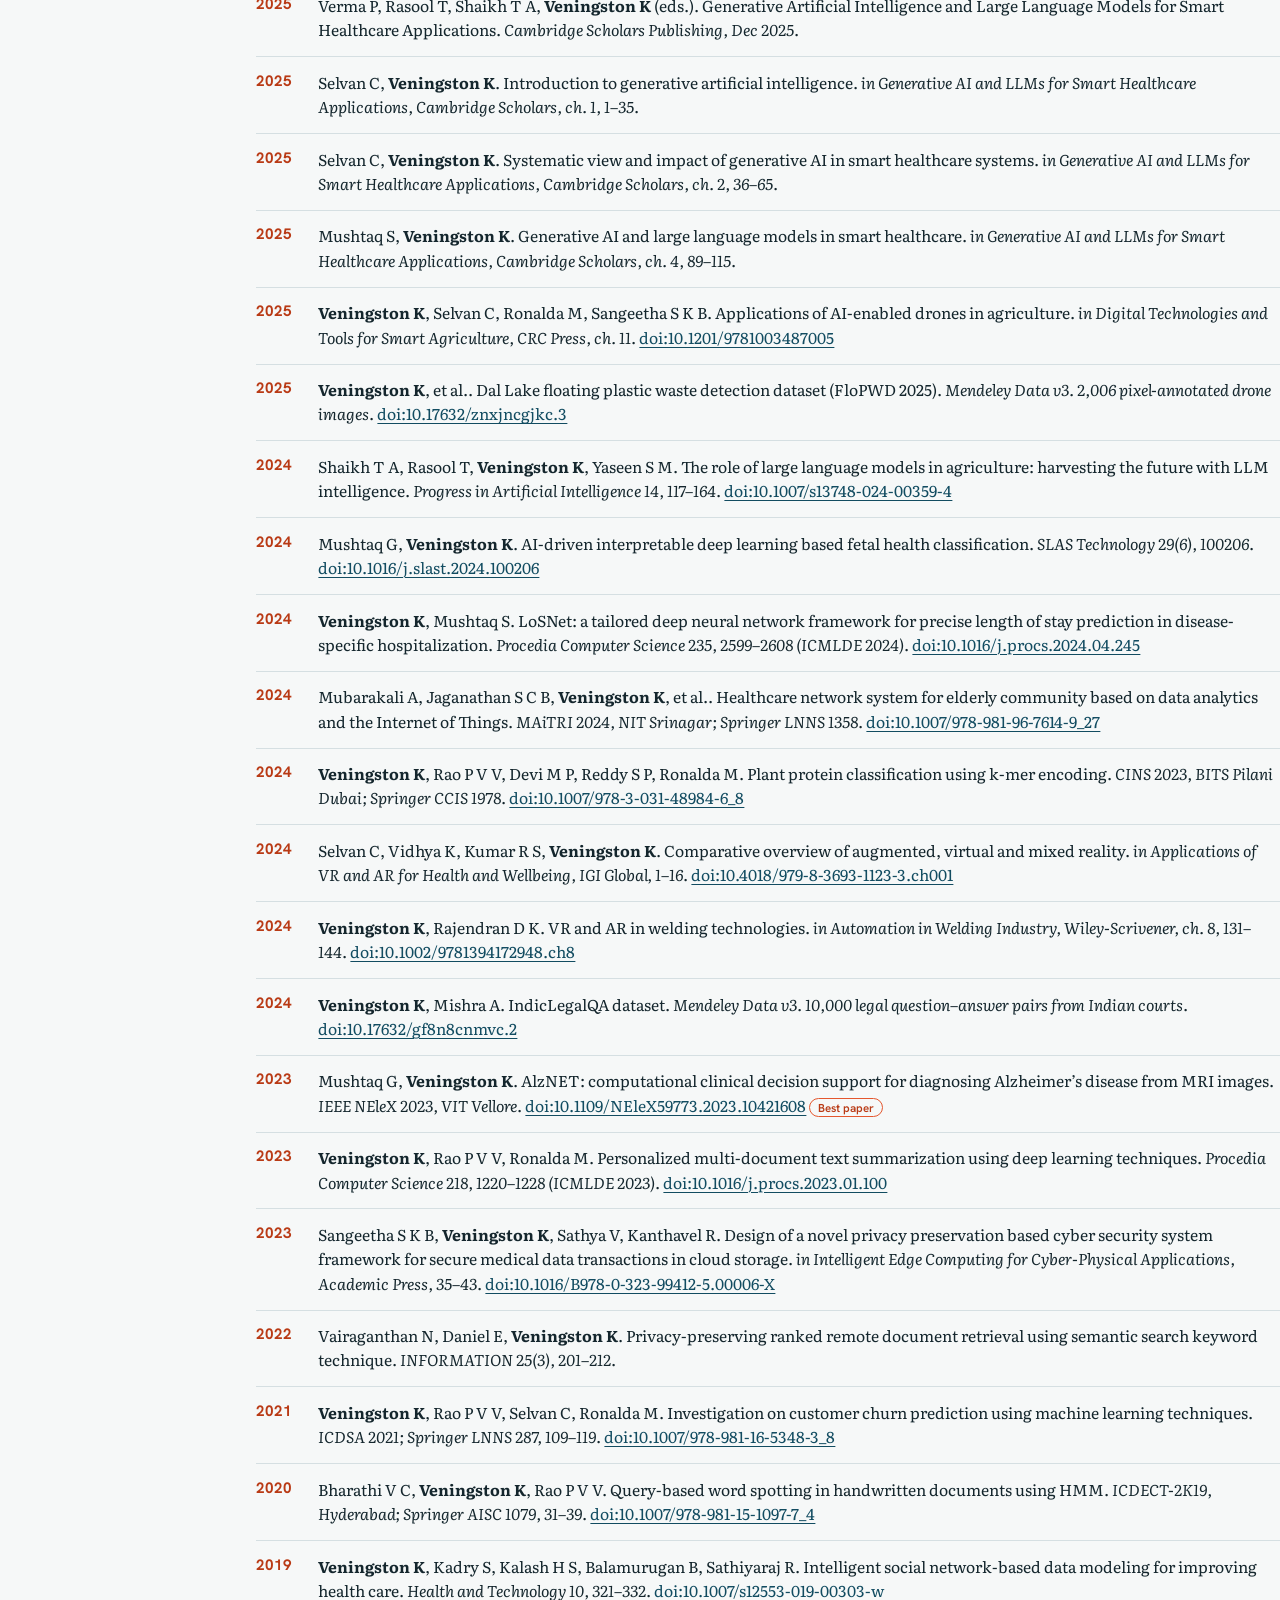
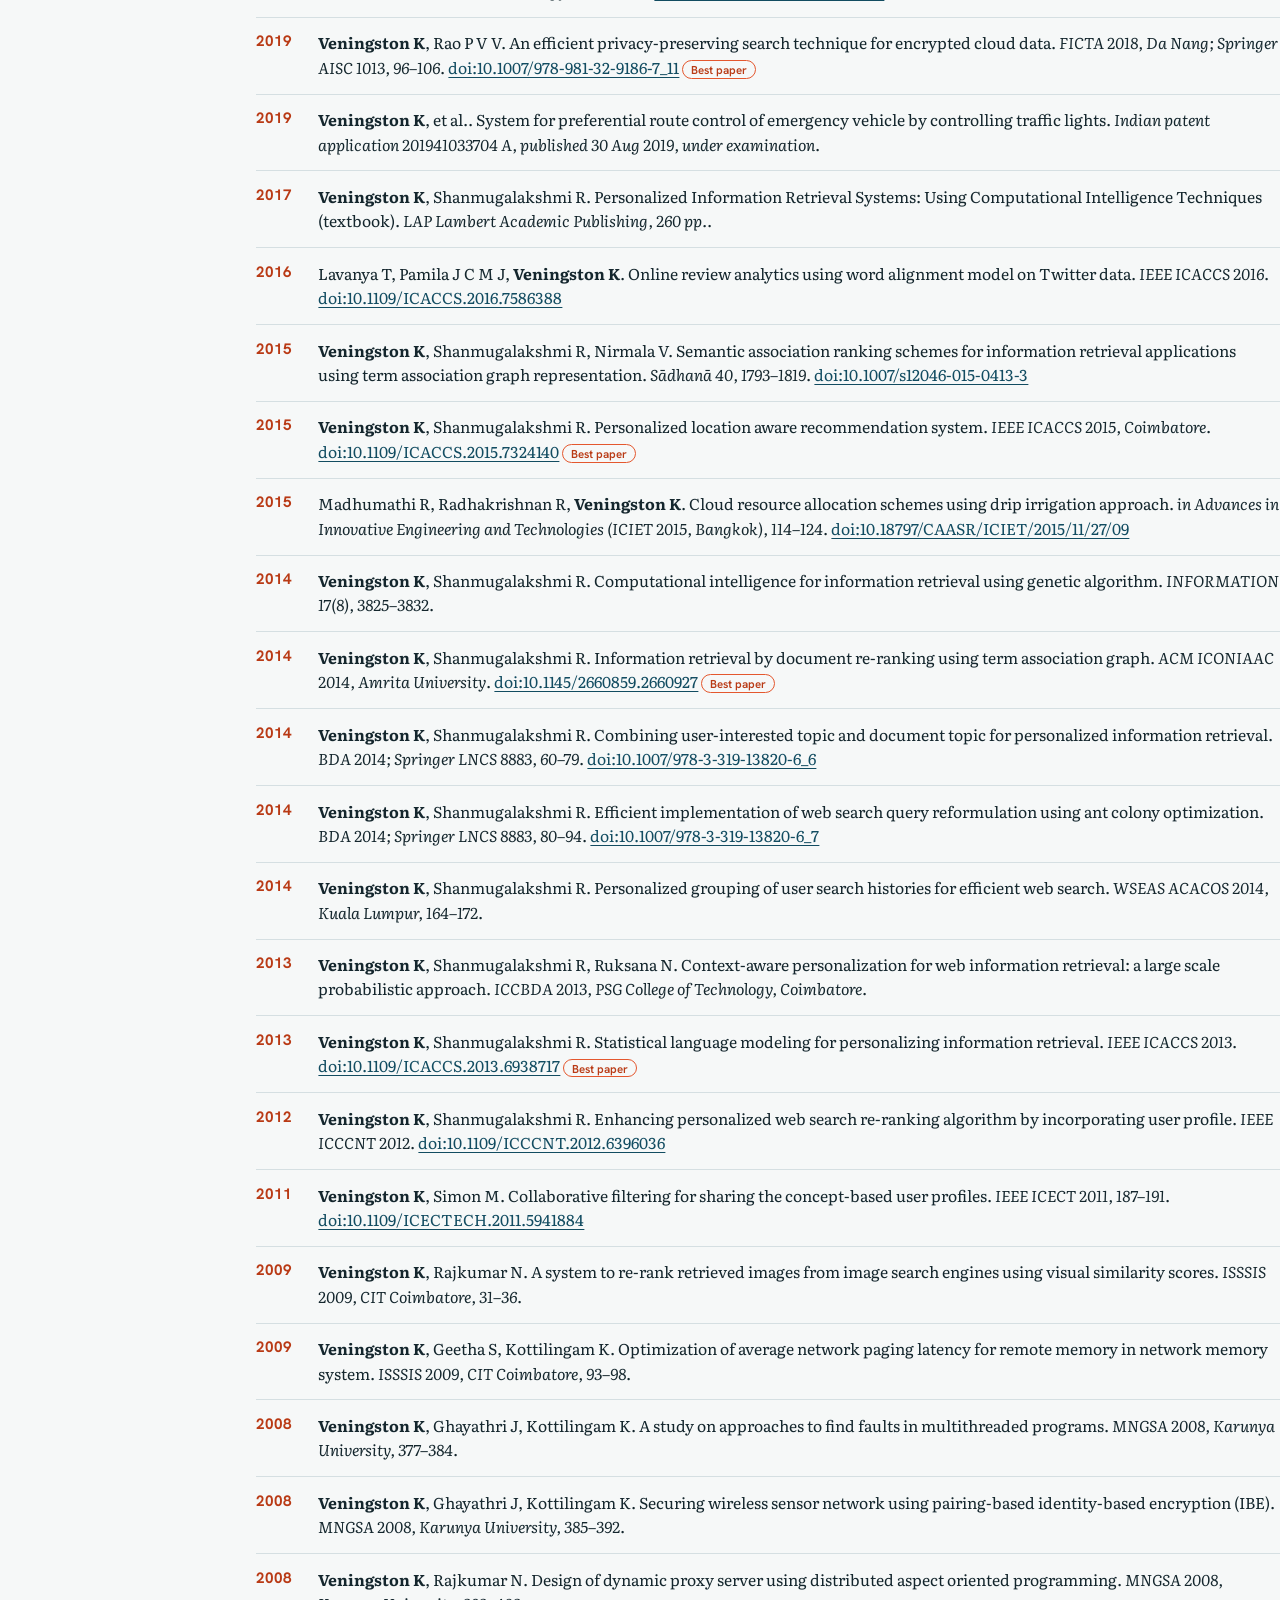
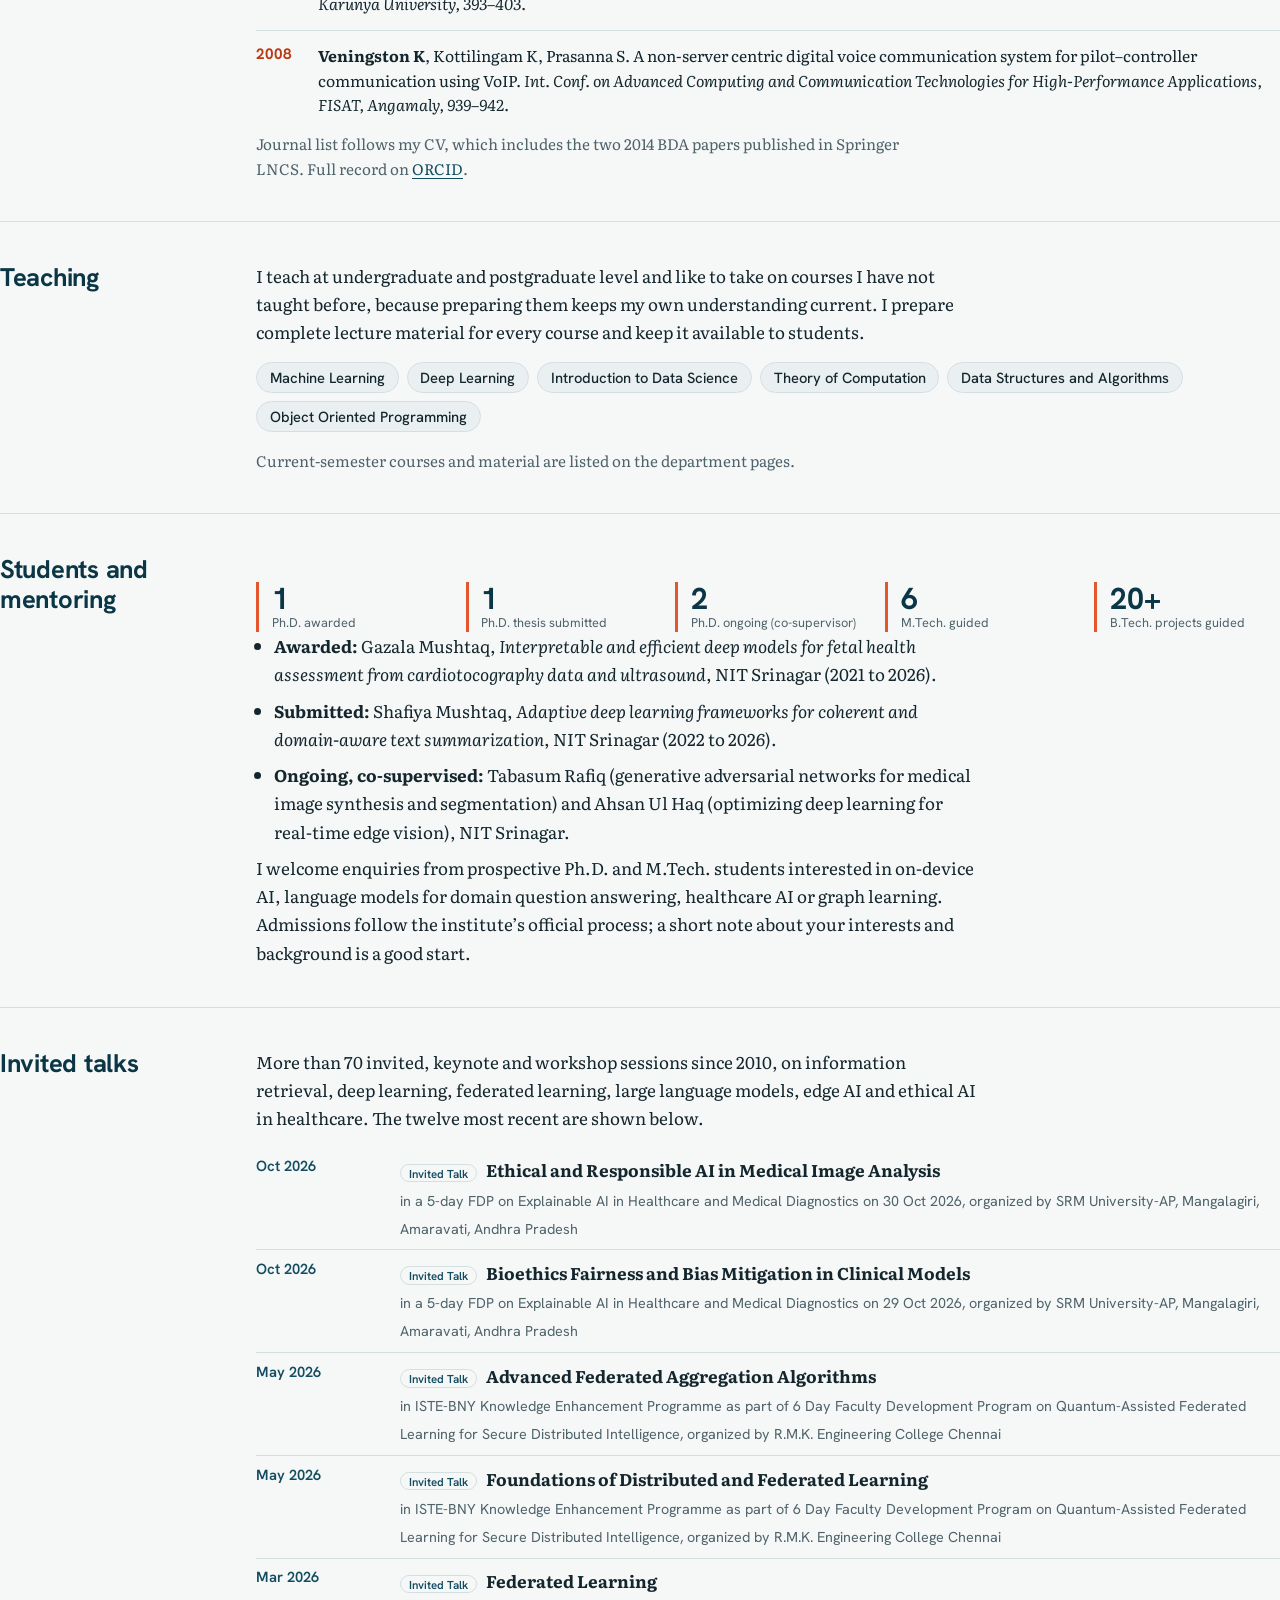
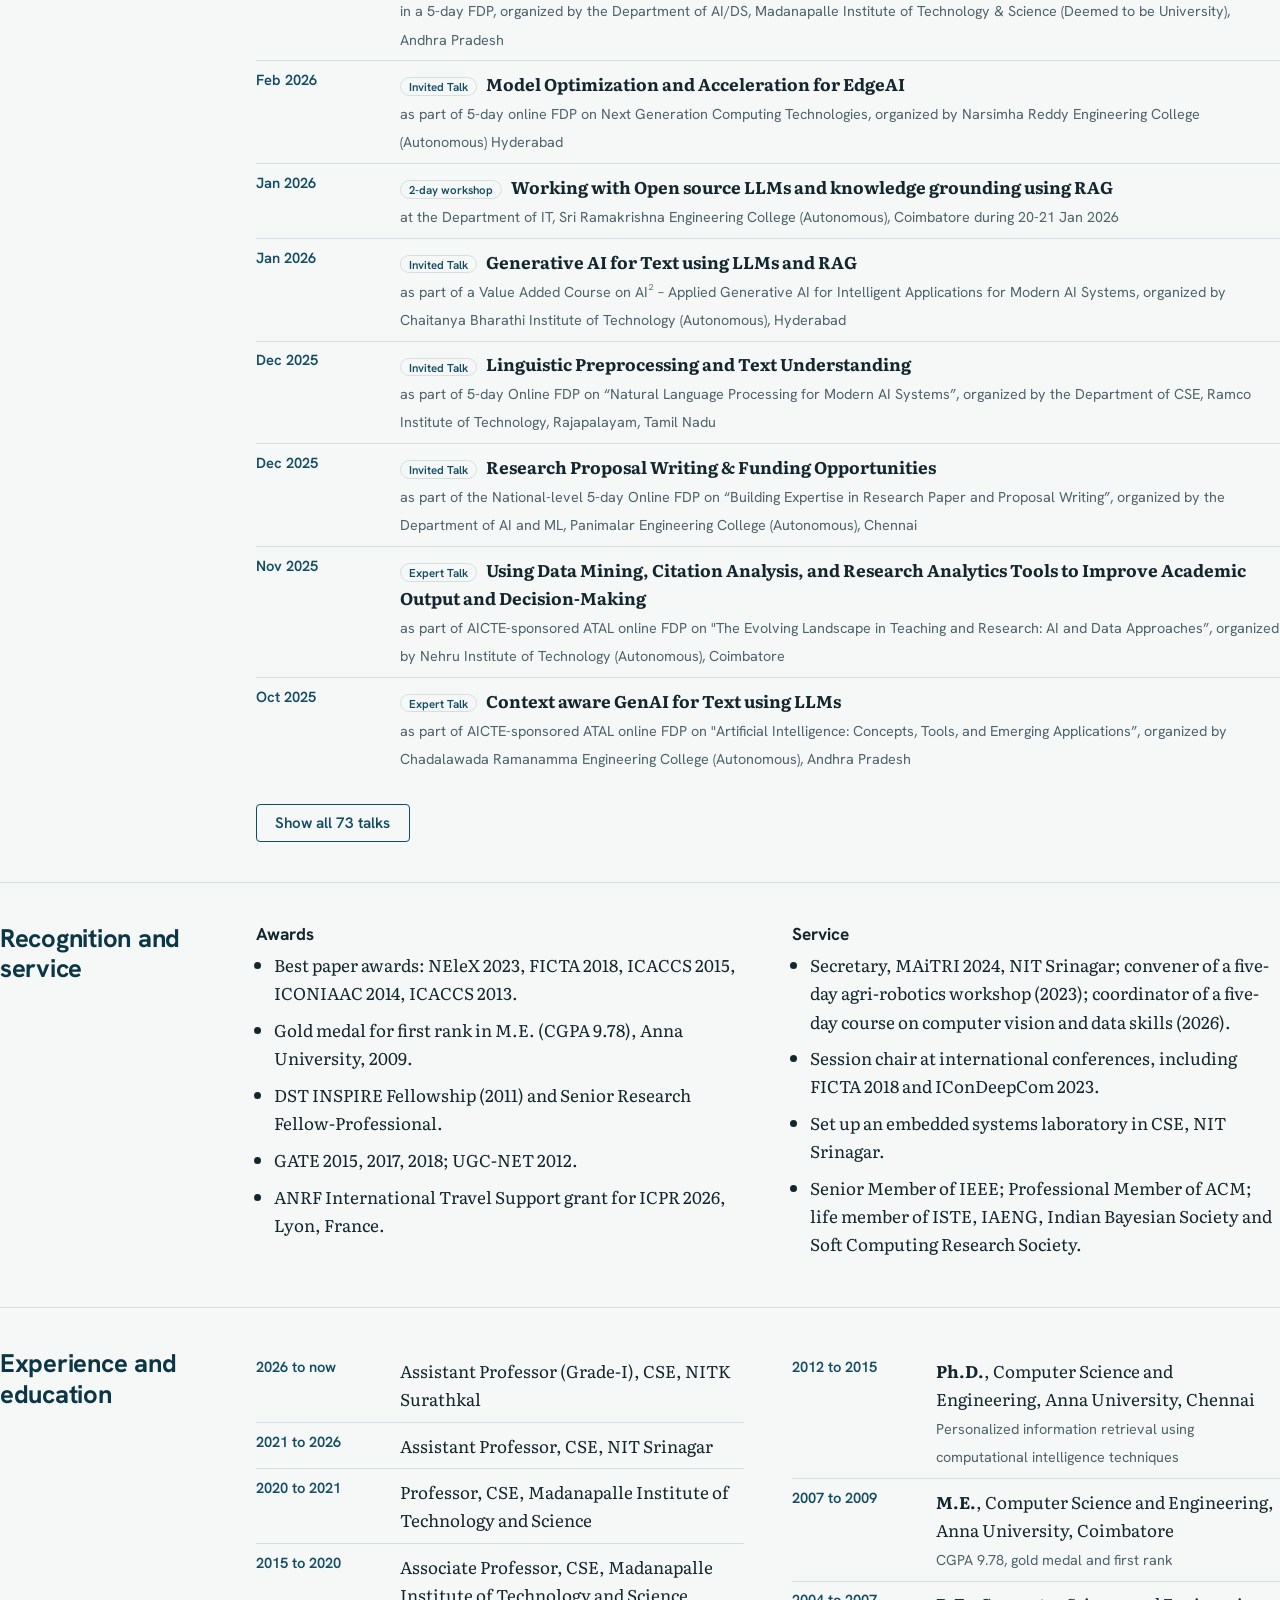
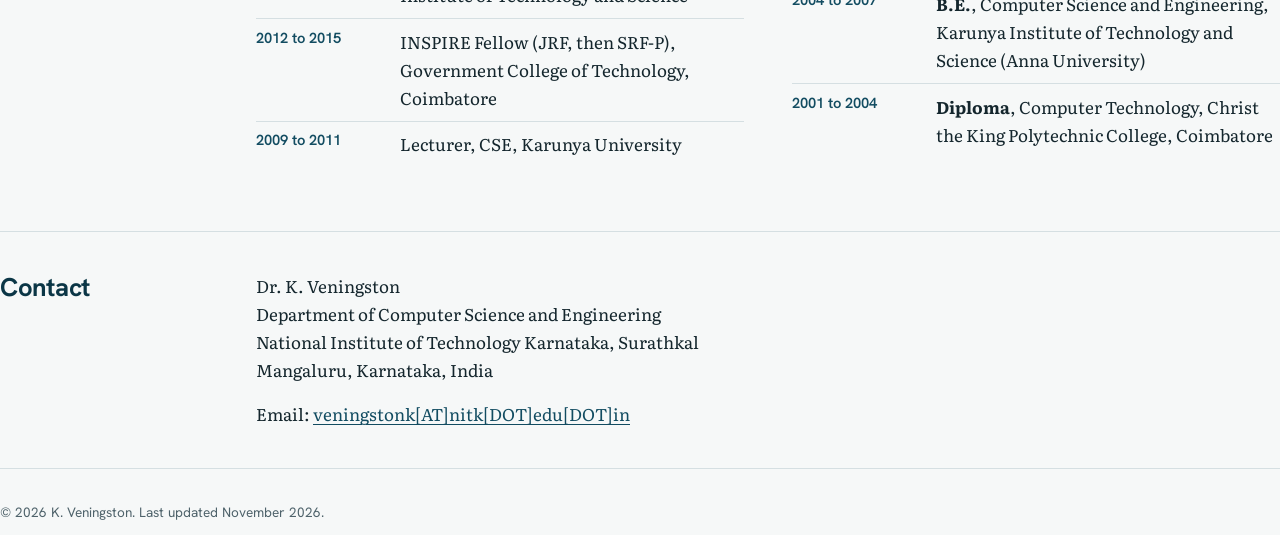
==== commit c37a53fd: "Update index.html Update dataset DOI" ====
--- a/index.html
+++ b/index.html
@@ -260,7 +260,7 @@
 <li data-type="conference"><span class="yr">2024</span><p><strong>Veningston K</strong>, Rao P V V, Devi M P, Reddy S P, Ronalda M. Plant protein classification using k-mer encoding. <em>CINS 2023, BITS Pilani Dubai; Springer CCIS 1978</em>. <a href="https://doi.org/10.1007/978-3-031-48984-6_8">doi:10.1007/978-3-031-48984-6_8</a></p></li>
 <li data-type="chapter"><span class="yr">2024</span><p>Selvan C, Vidhya K, Kumar R S, <strong>Veningston K</strong>. Comparative overview of augmented, virtual and mixed reality. <em>in Applications of VR and AR for Health and Wellbeing, IGI Global, 1–16</em>. <a href="https://doi.org/10.4018/979-8-3693-1123-3.ch001">doi:10.4018/979-8-3693-1123-3.ch001</a></p></li>
 <li data-type="chapter"><span class="yr">2024</span><p><strong>Veningston K</strong>, Rajendran D K. VR and AR in welding technologies. <em>in Automation in Welding Industry, Wiley-Scrivener, ch. 8, 131–144</em>. <a href="https://doi.org/10.1002/9781394172948.ch8">doi:10.1002/9781394172948.ch8</a></p></li>
-<li data-type="dataset"><span class="yr">2024</span><p><strong>Veningston K</strong>, Mishra A. IndicLegalQA dataset. <em>Mendeley Data v3. 10,000 legal question–answer pairs from Indian courts</em>. <a href="https://doi.org/10.17632/gf8n8cnmvc.3">doi:10.17632/gf8n8cnmvc.3</a></p></li>
+<li data-type="dataset"><span class="yr">2024</span><p><strong>Veningston K</strong>, Mishra A. IndicLegalQA dataset. <em>Mendeley Data v3. 10,000 legal question–answer pairs from Indian courts</em>. <a href="https://doi.org/10.17632/gf8n8cnmvc.2">doi:10.17632/gf8n8cnmvc.2</a></p></li>
 <li data-type="conference"><span class="yr">2023</span><p>Mushtaq G, <strong>Veningston K</strong>. AlzNET: computational clinical decision support for diagnosing Alzheimer’s disease from MRI images. <em>IEEE NEleX 2023, VIT Vellore</em>. <a href="https://doi.org/10.1109/NEleX59773.2023.10421608">doi:10.1109/NEleX59773.2023.10421608</a> <span class="badge">Best paper</span></p></li>
 <li data-type="conference"><span class="yr">2023</span><p><strong>Veningston K</strong>, Rao P V V, Ronalda M. Personalized multi-document text summarization using deep learning techniques. <em>Procedia Computer Science 218, 1220–1228 (ICMLDE 2023)</em>. <a href="https://doi.org/10.1016/j.procs.2023.01.100">doi:10.1016/j.procs.2023.01.100</a></p></li>
 <li data-type="chapter"><span class="yr">2023</span><p>Sangeetha S K B, <strong>Veningston K</strong>, Sathya V, Kanthavel R. Design of a novel privacy preservation based cyber security system framework for secure medical data transactions in cloud storage. <em>in Intelligent Edge Computing for Cyber-Physical Applications, Academic Press, 35–43</em>. <a href="https://doi.org/10.1016/B978-0-323-99412-5.00006-X">doi:10.1016/B978-0-323-99412-5.00006-X</a></p></li>
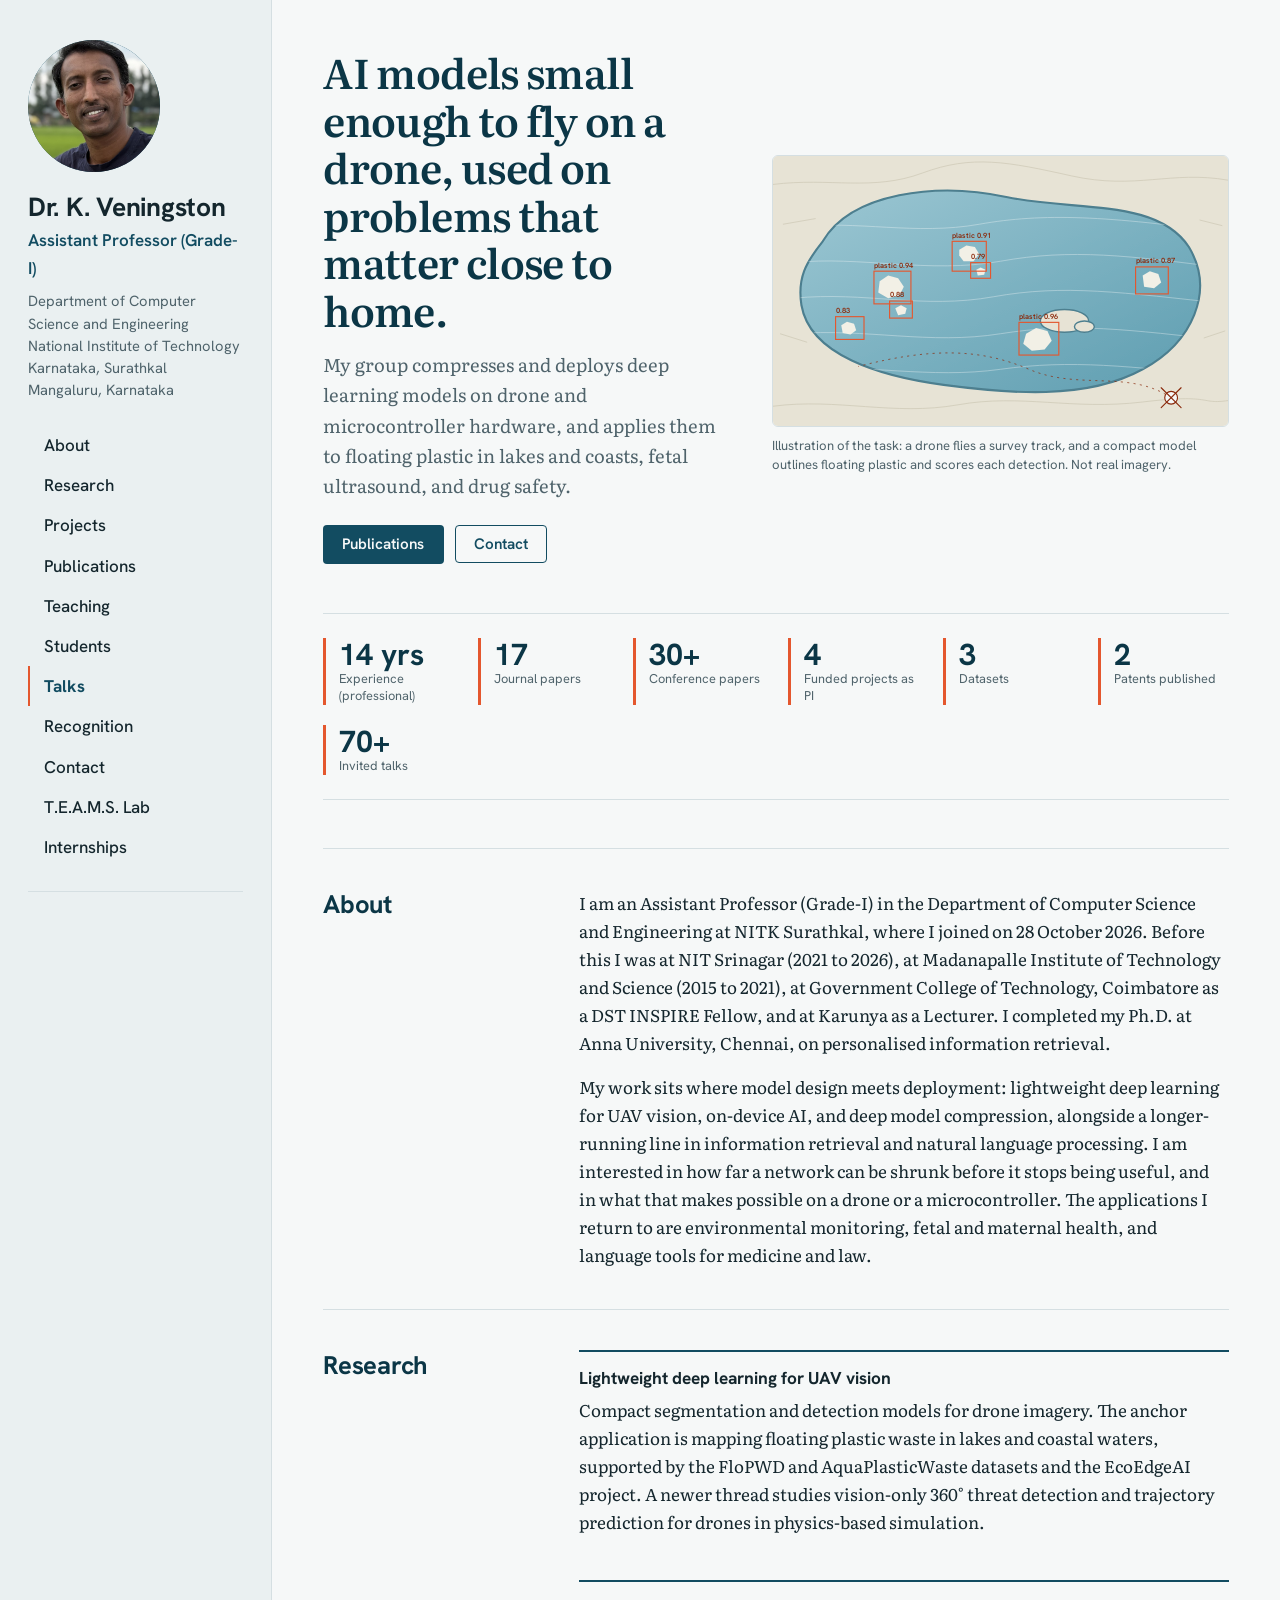
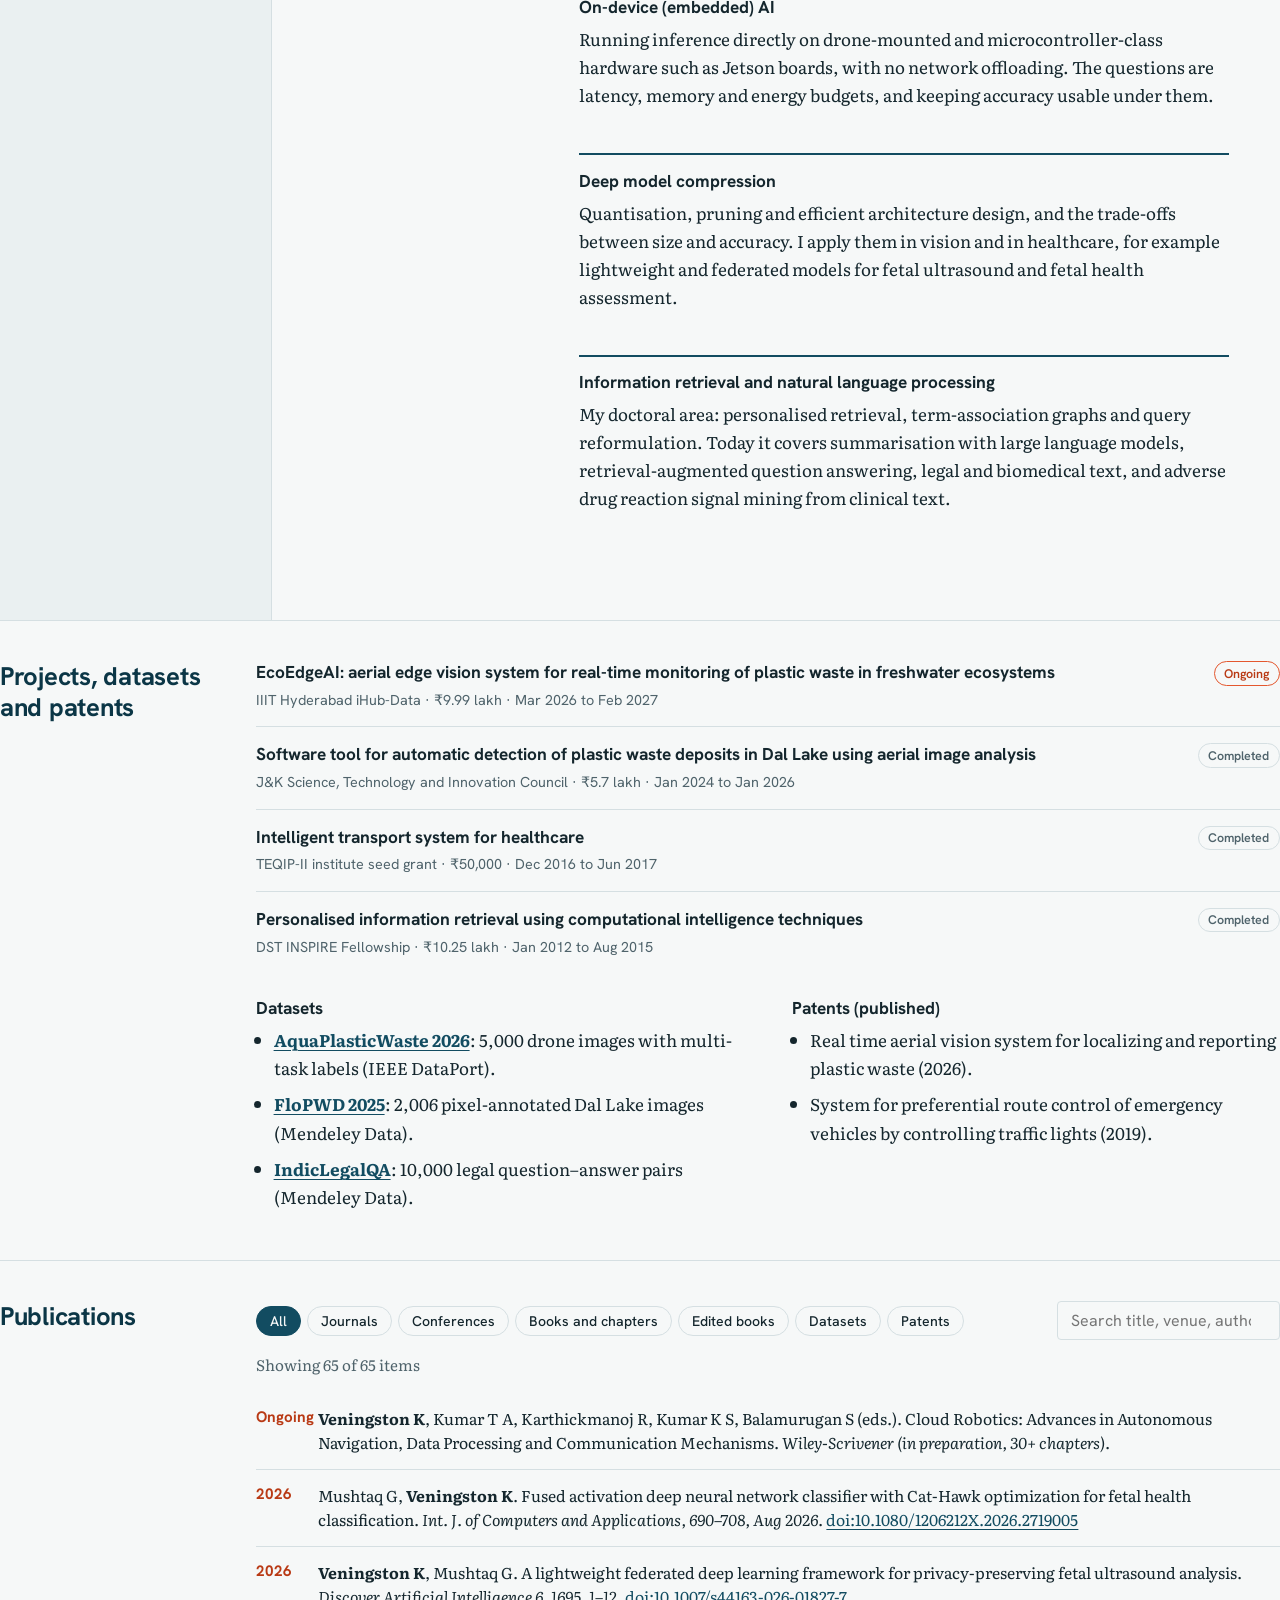
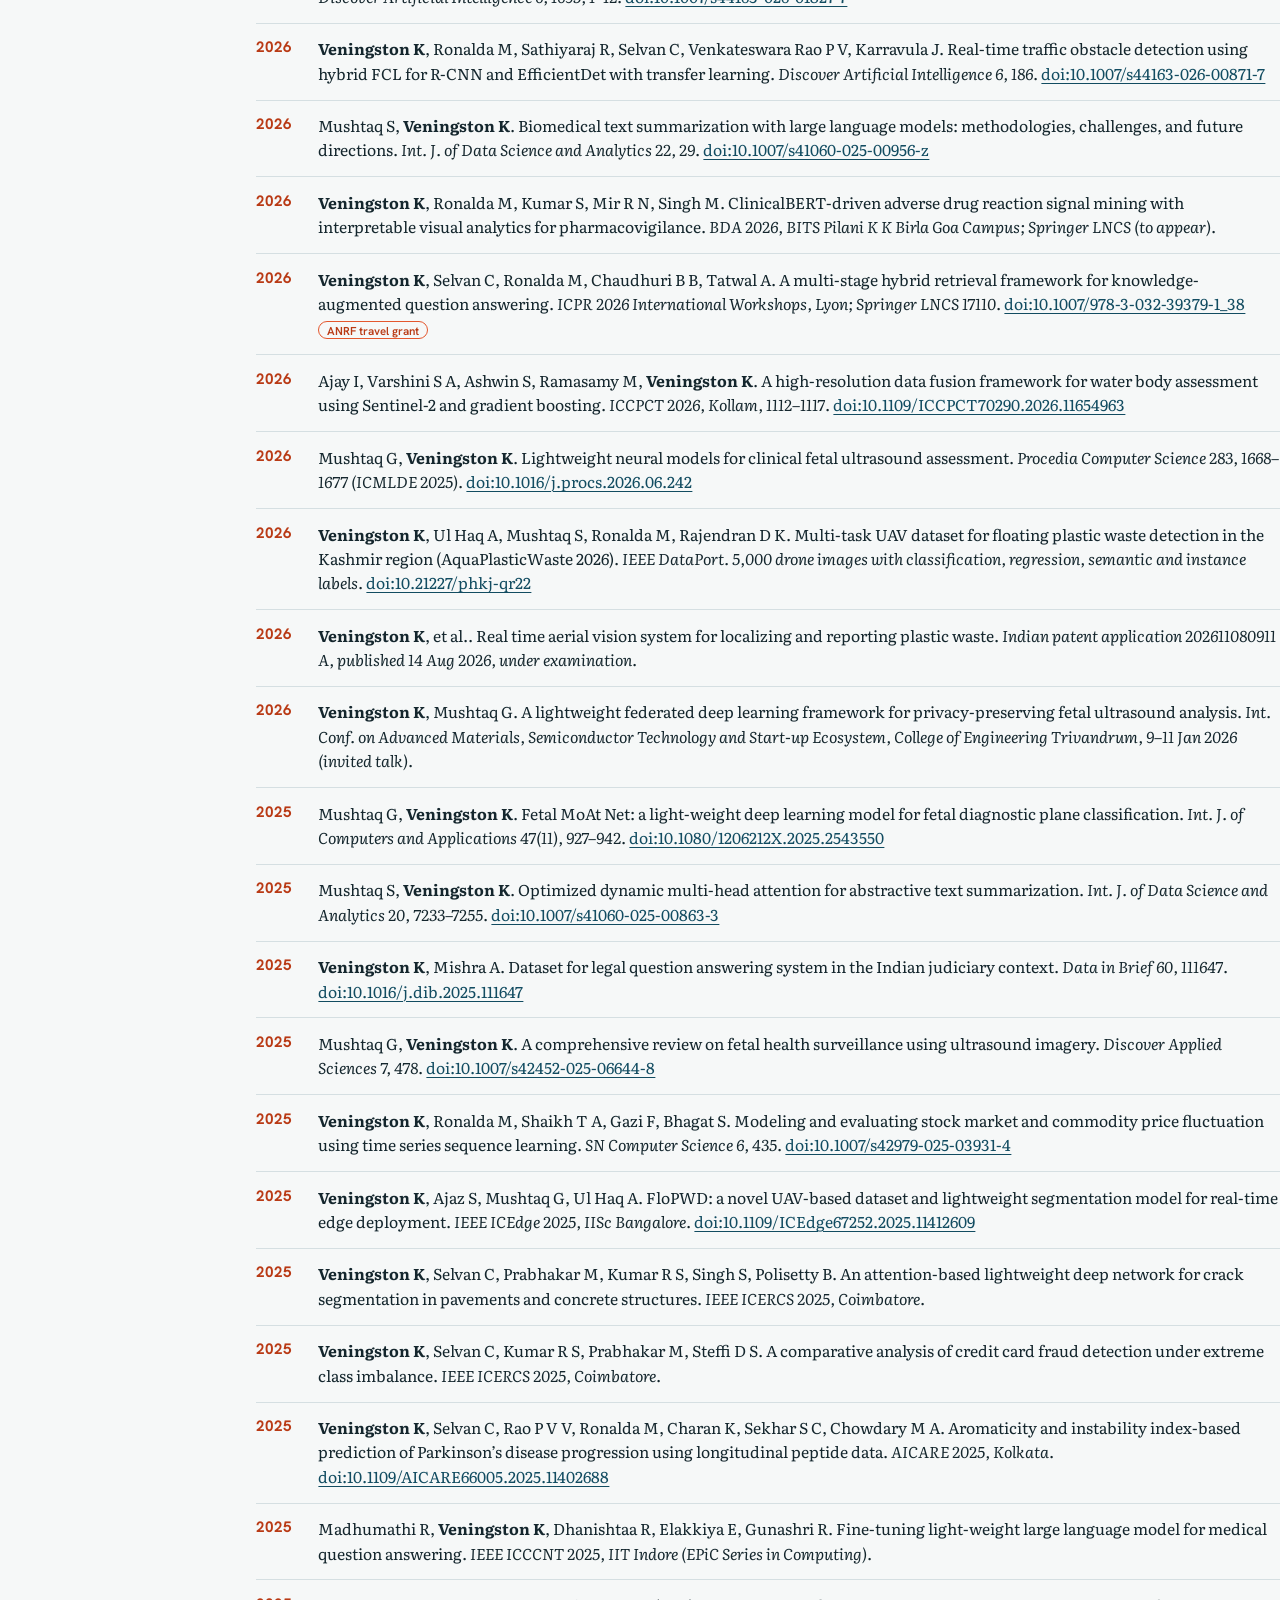
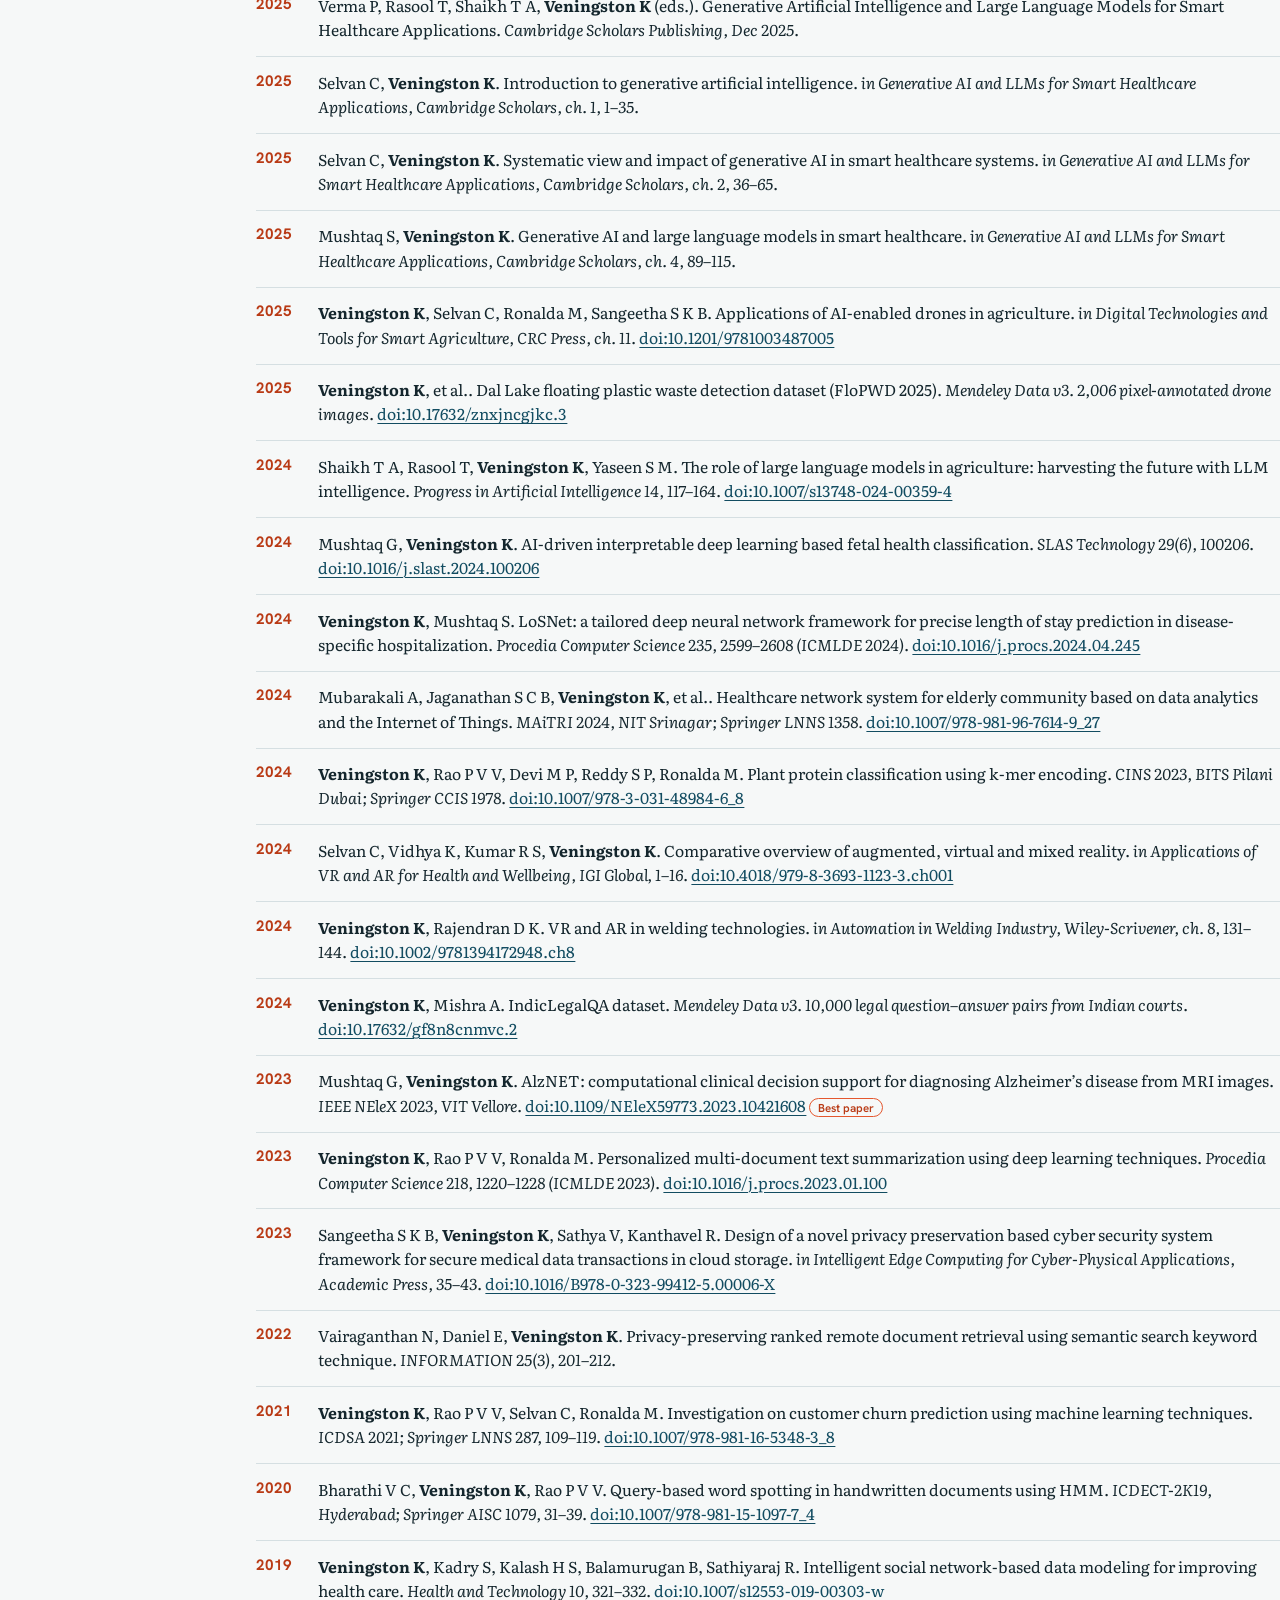
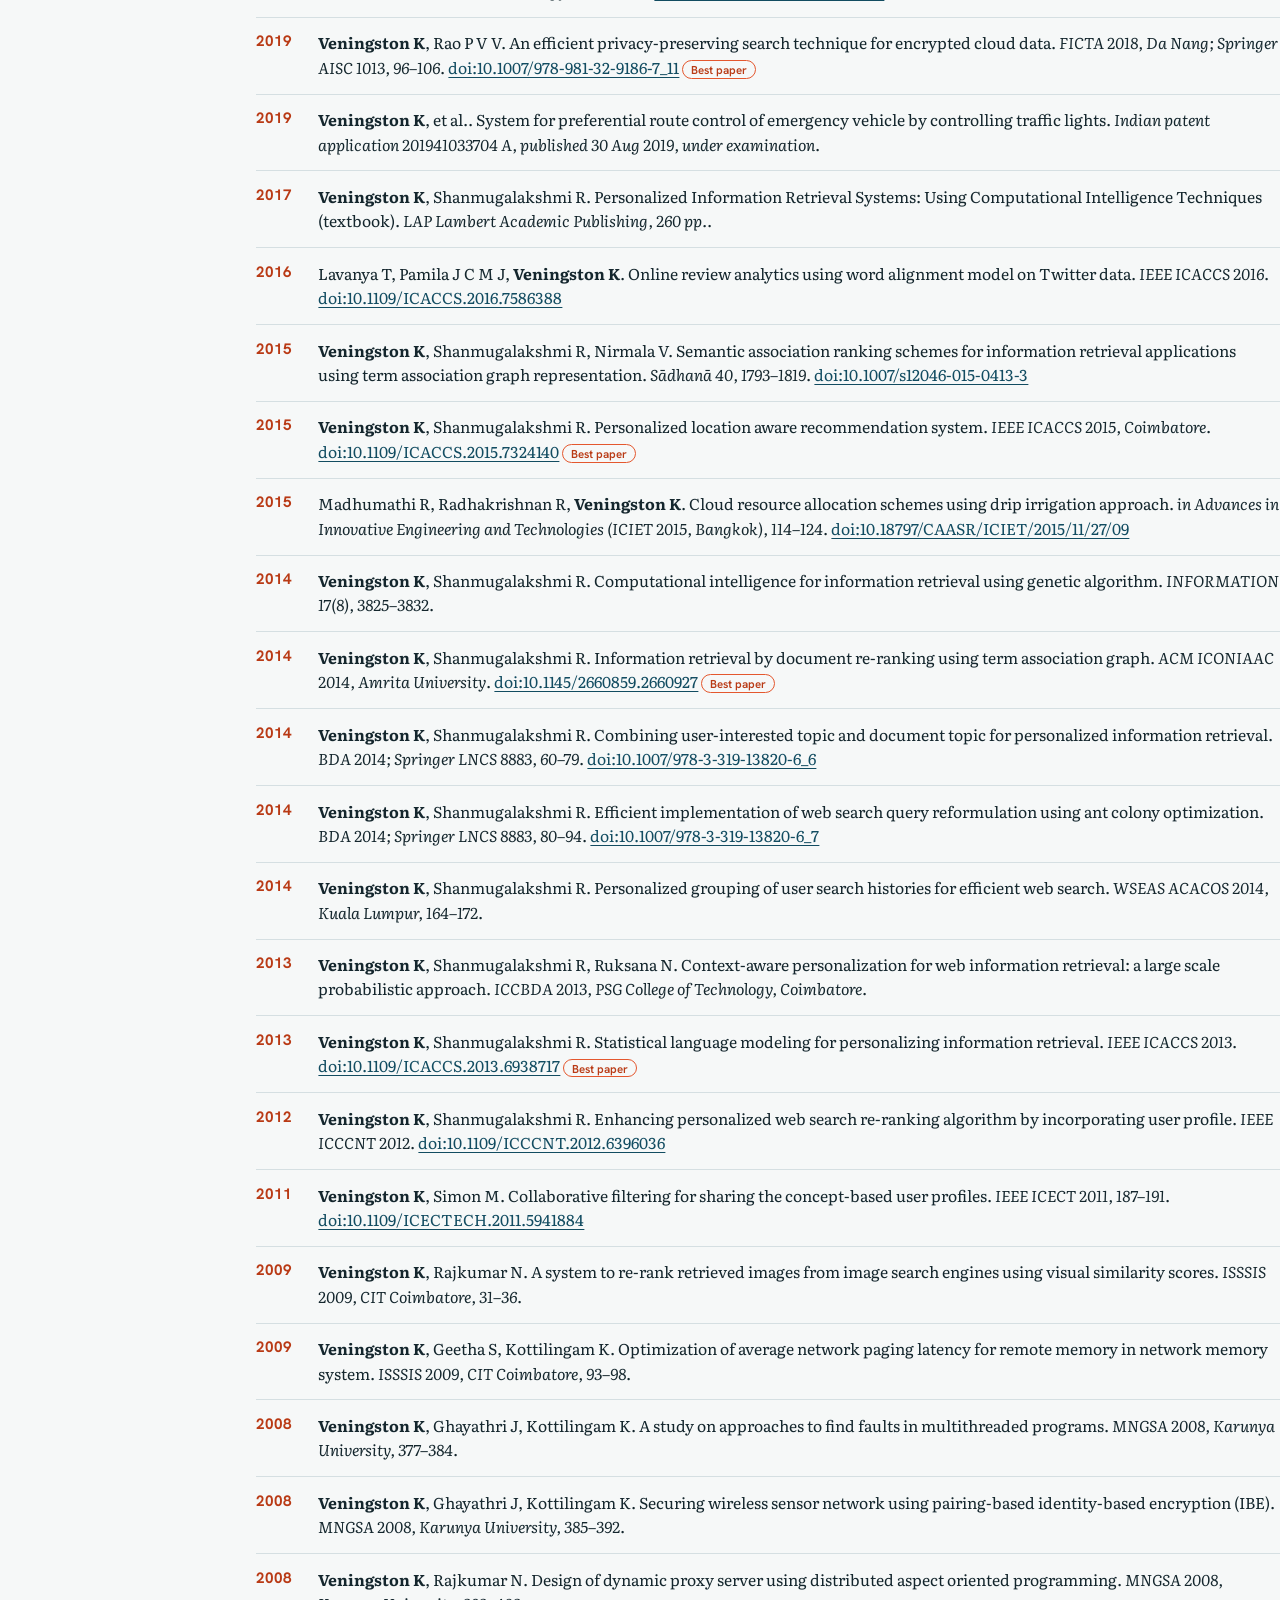
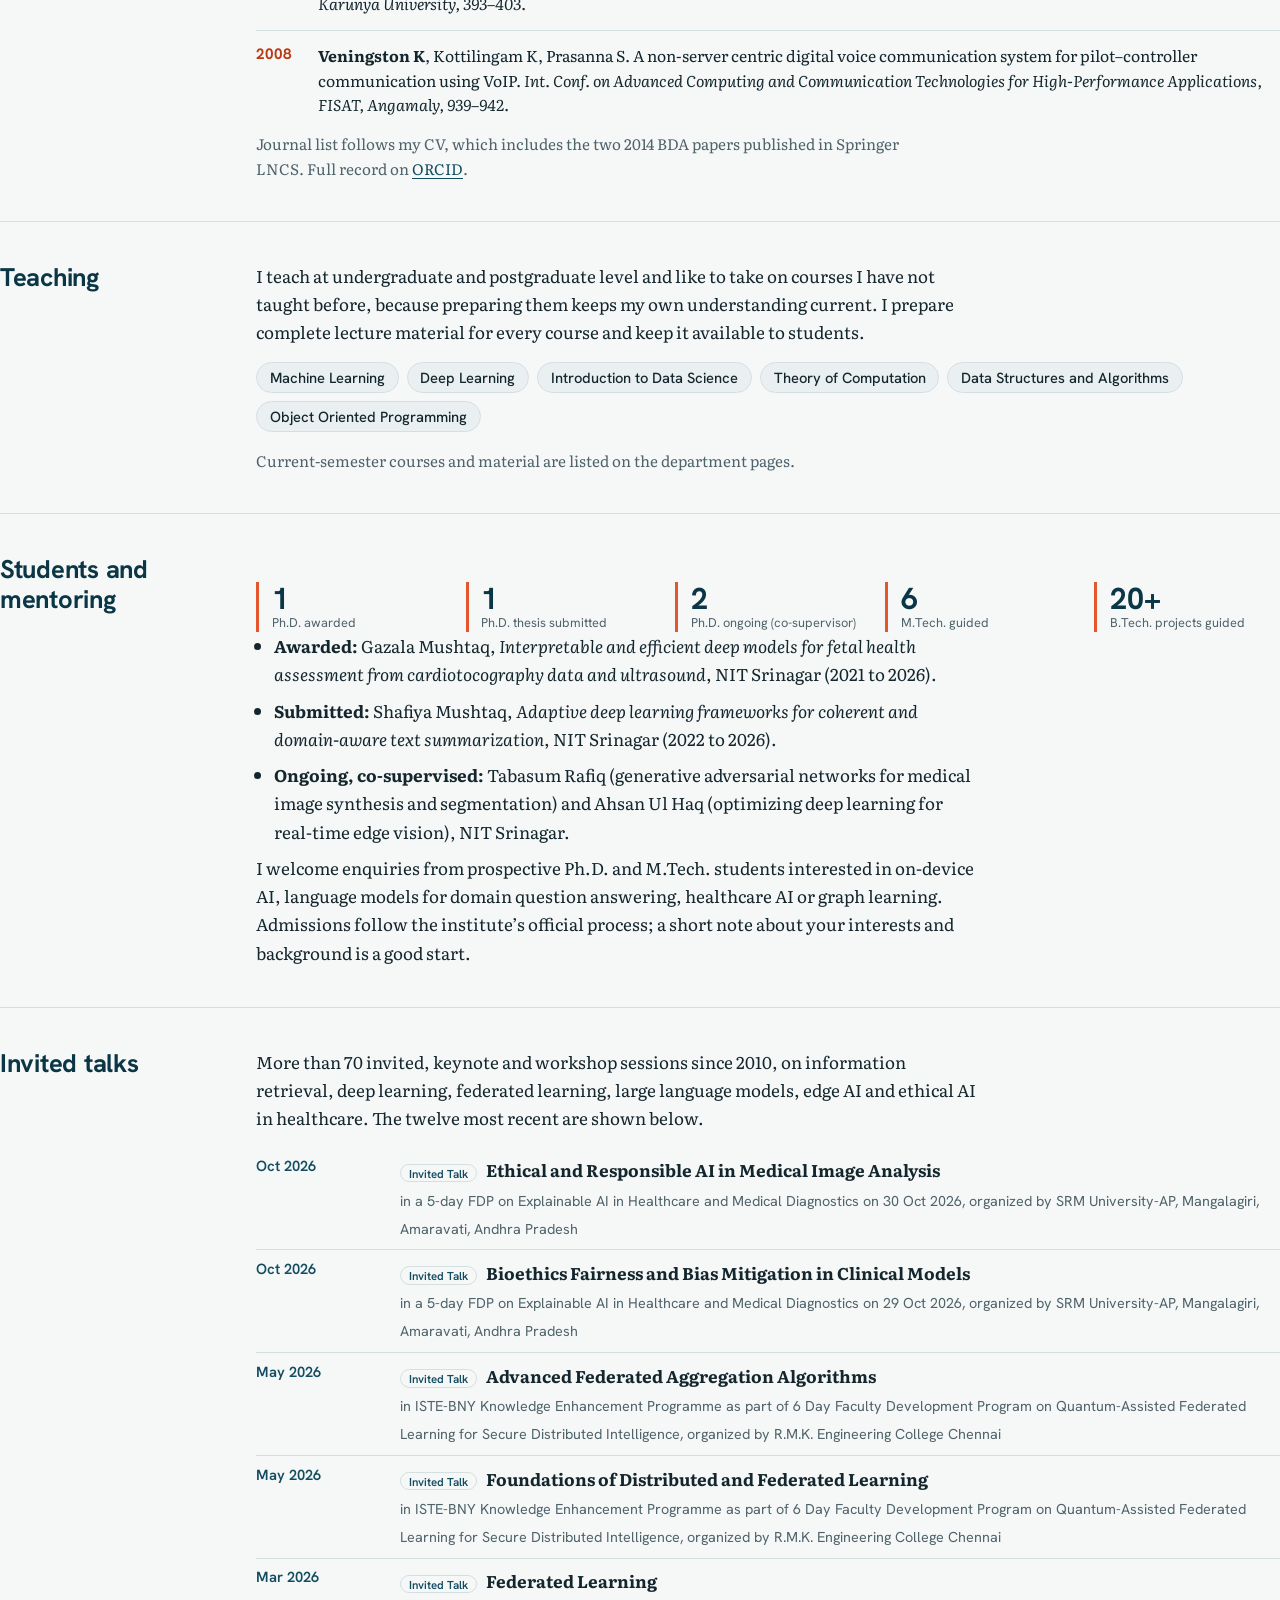
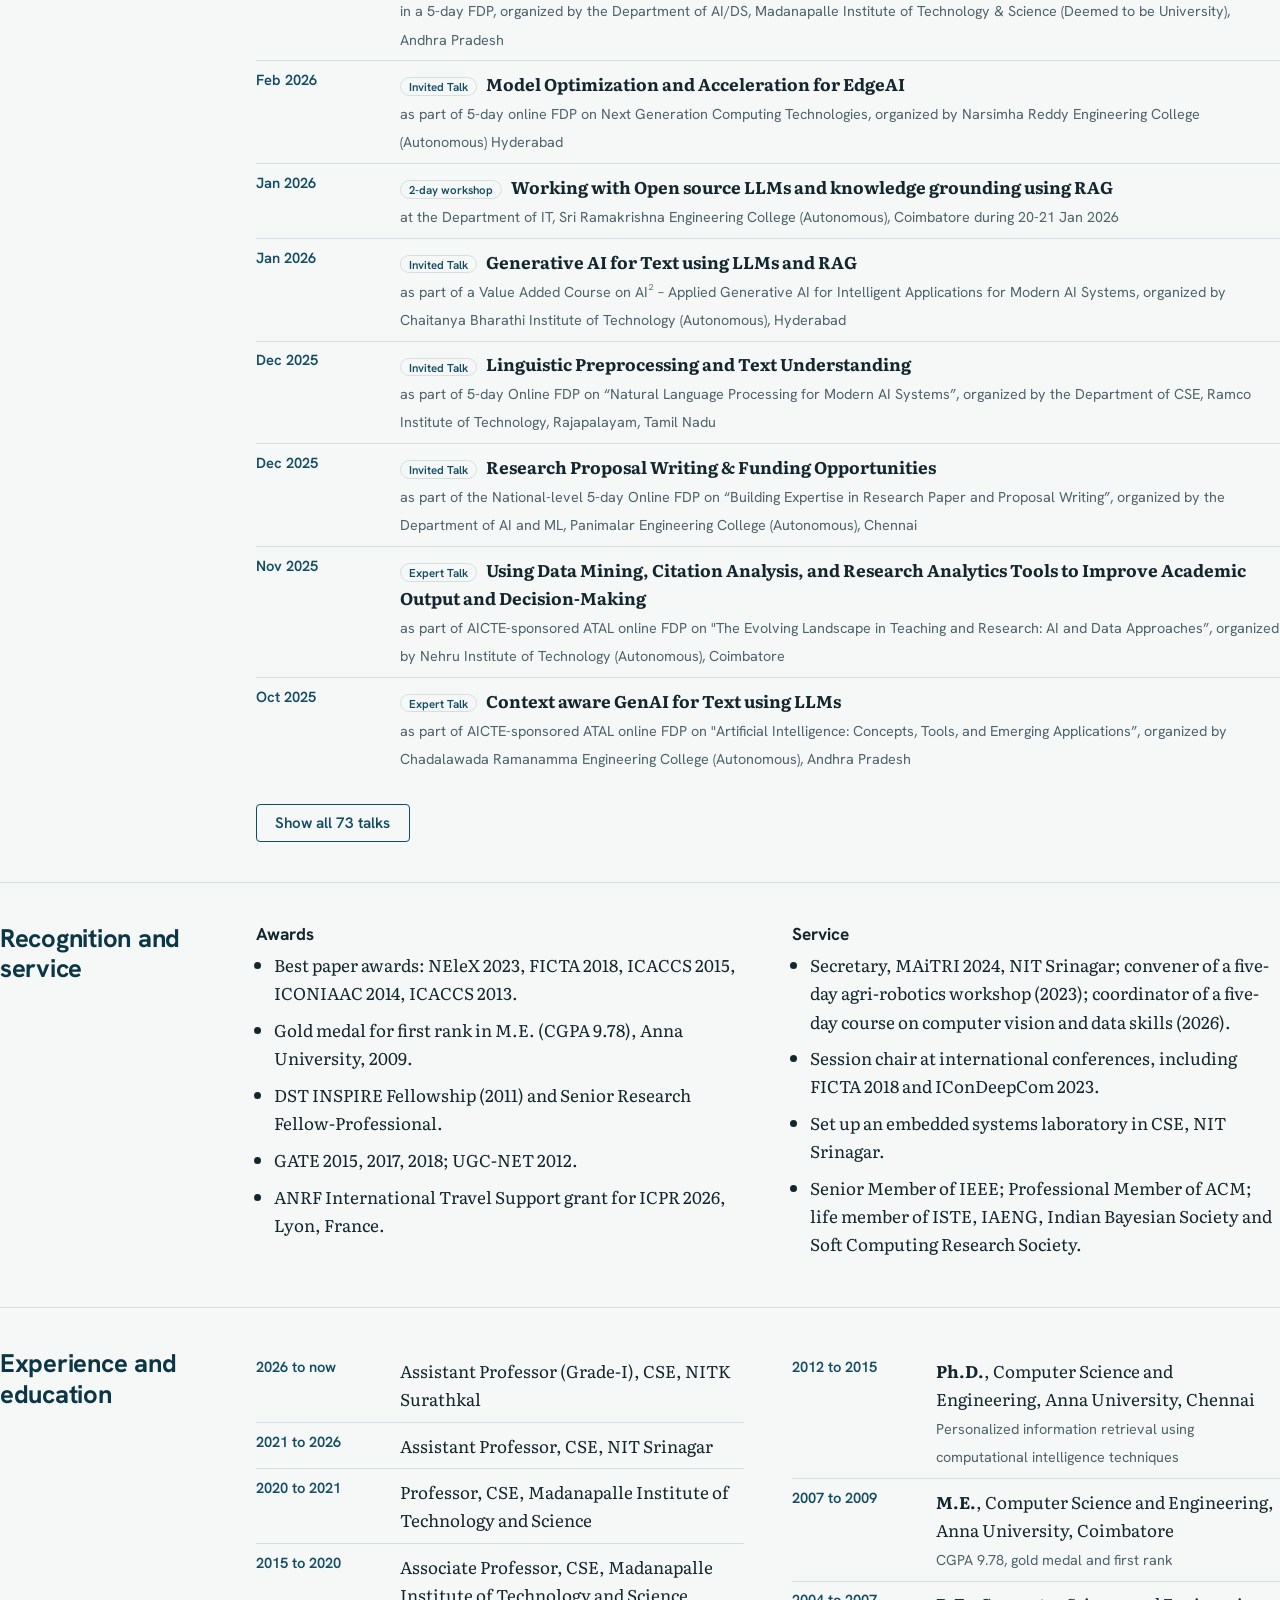
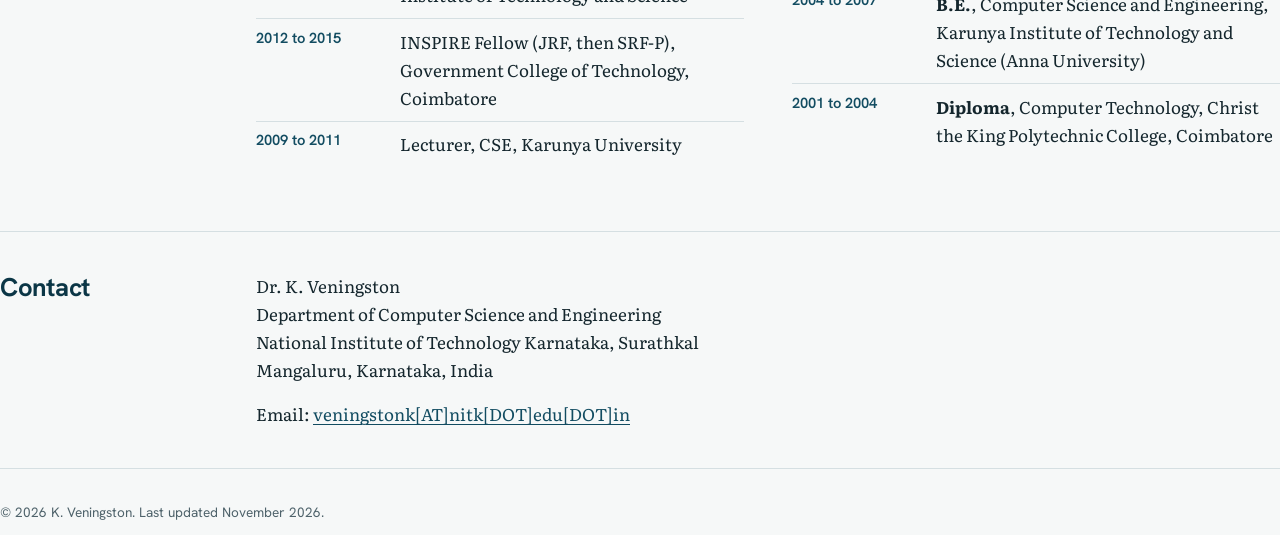
==== commit e4de3898: "Lab details and internships added Lab details and internships added" ====
--- a/index.html
+++ b/index.html
@@ -60,6 +60,8 @@
             <li><a href="#talks">Talks</a></li>
             <li><a href="#service">Recognition</a></li>
             <li><a href="#contact">Contact</a></li>
+            <li><a href="teams-lab.html">T.E.A.M.S. Lab</a></li>
+            <li><a href="internships.html">Internships</a></li>
           </ul>
         </nav>
 
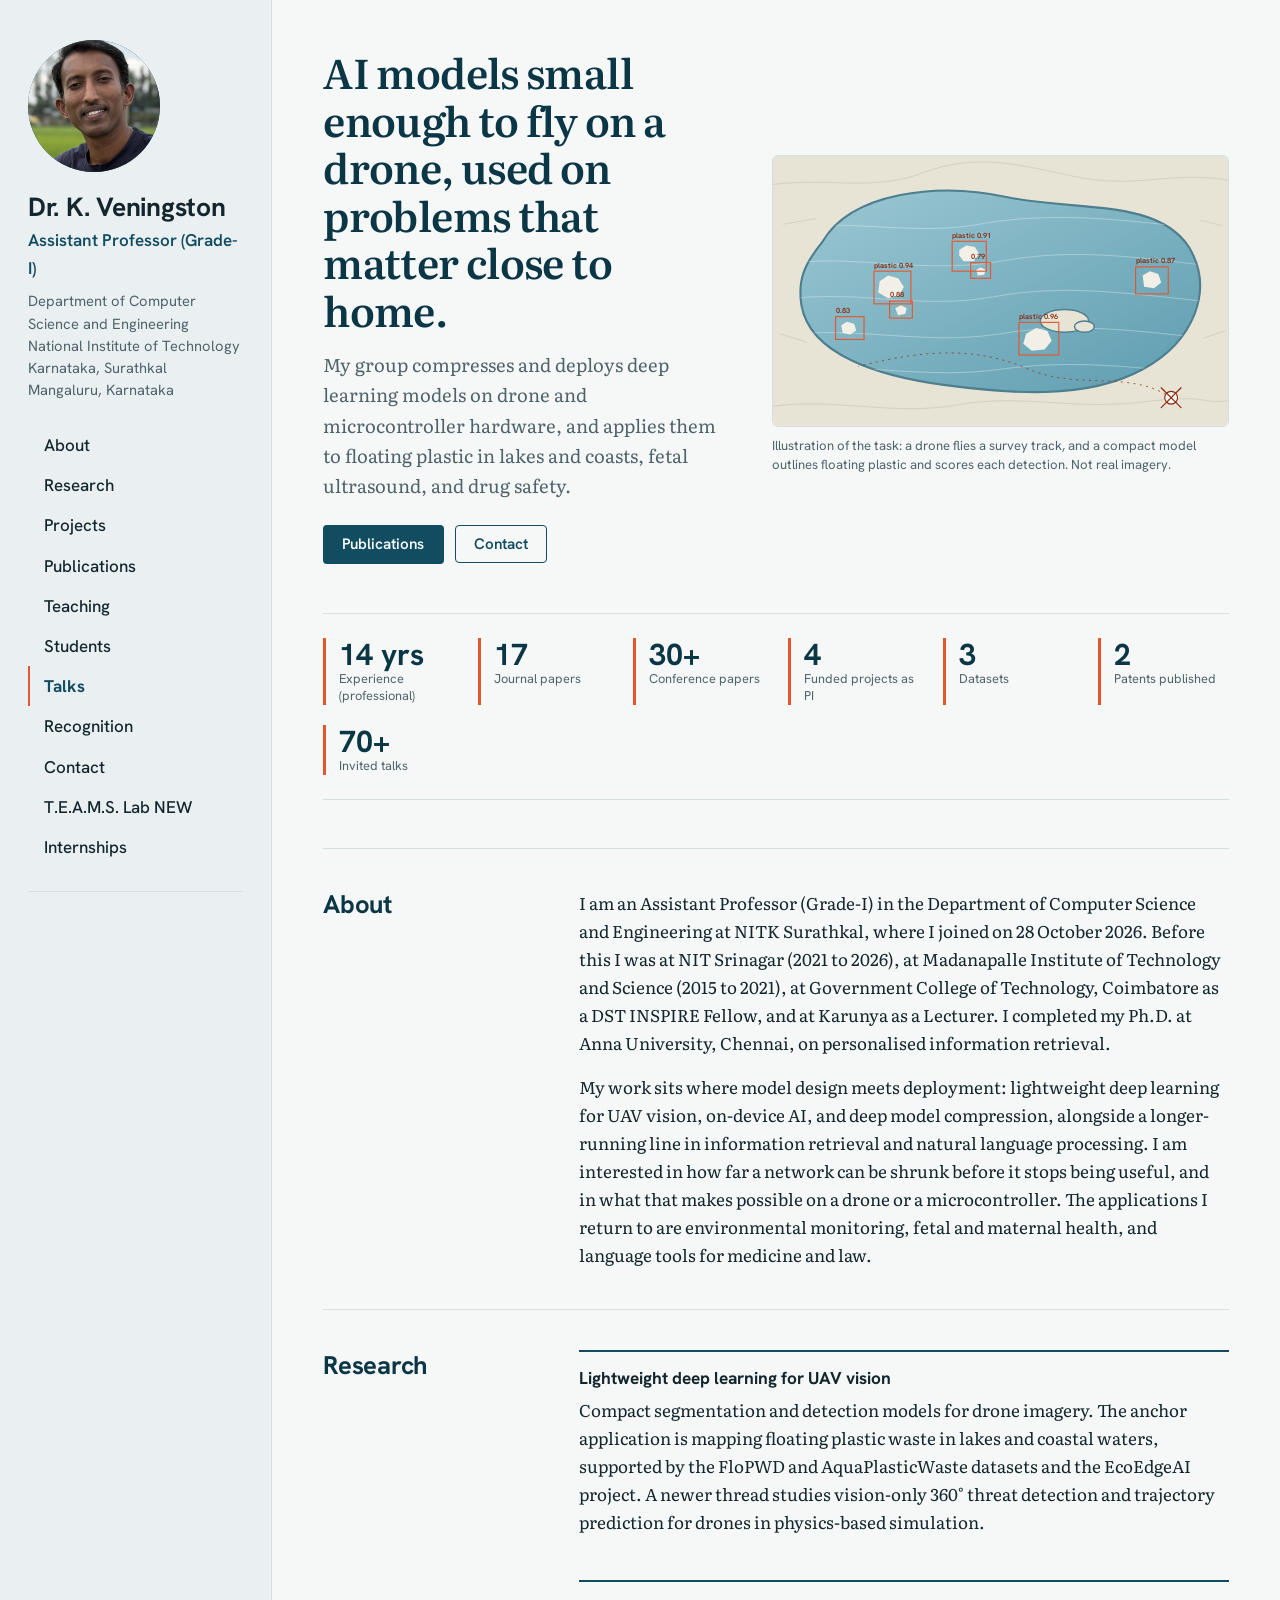
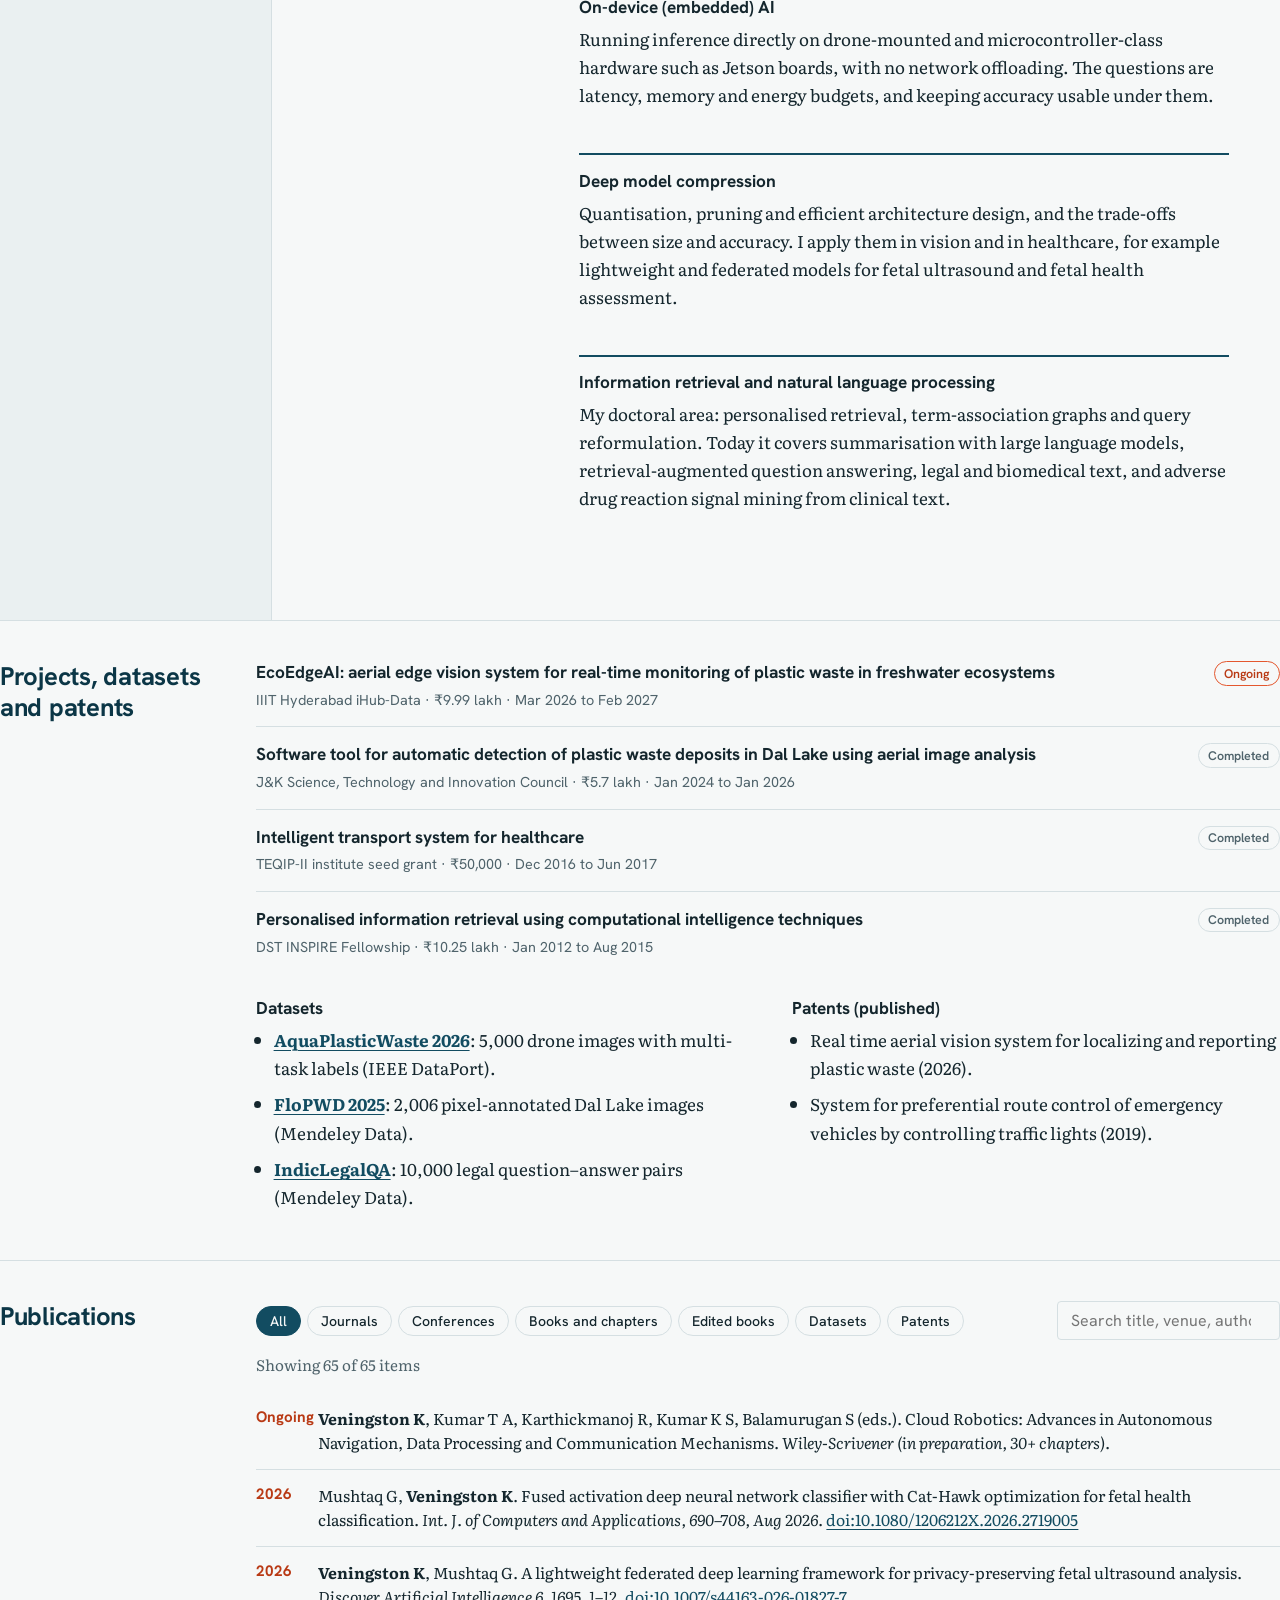
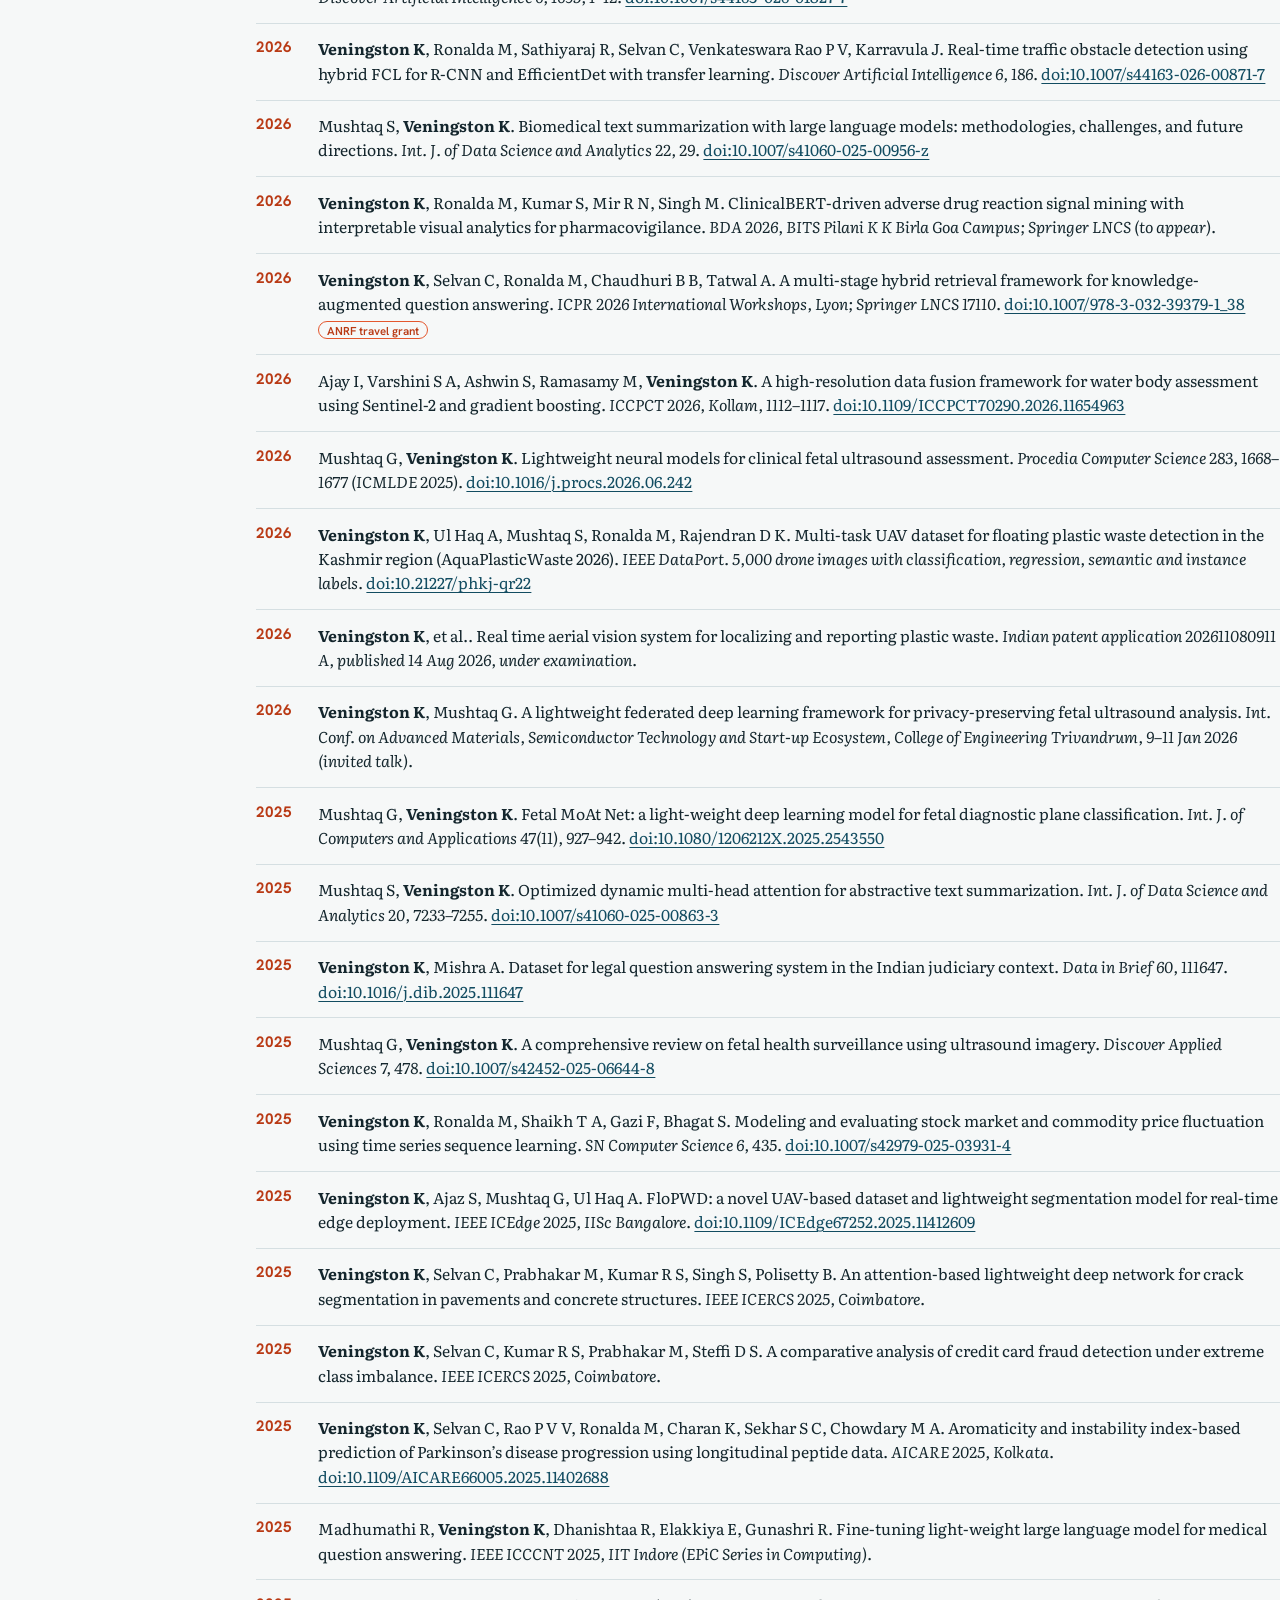
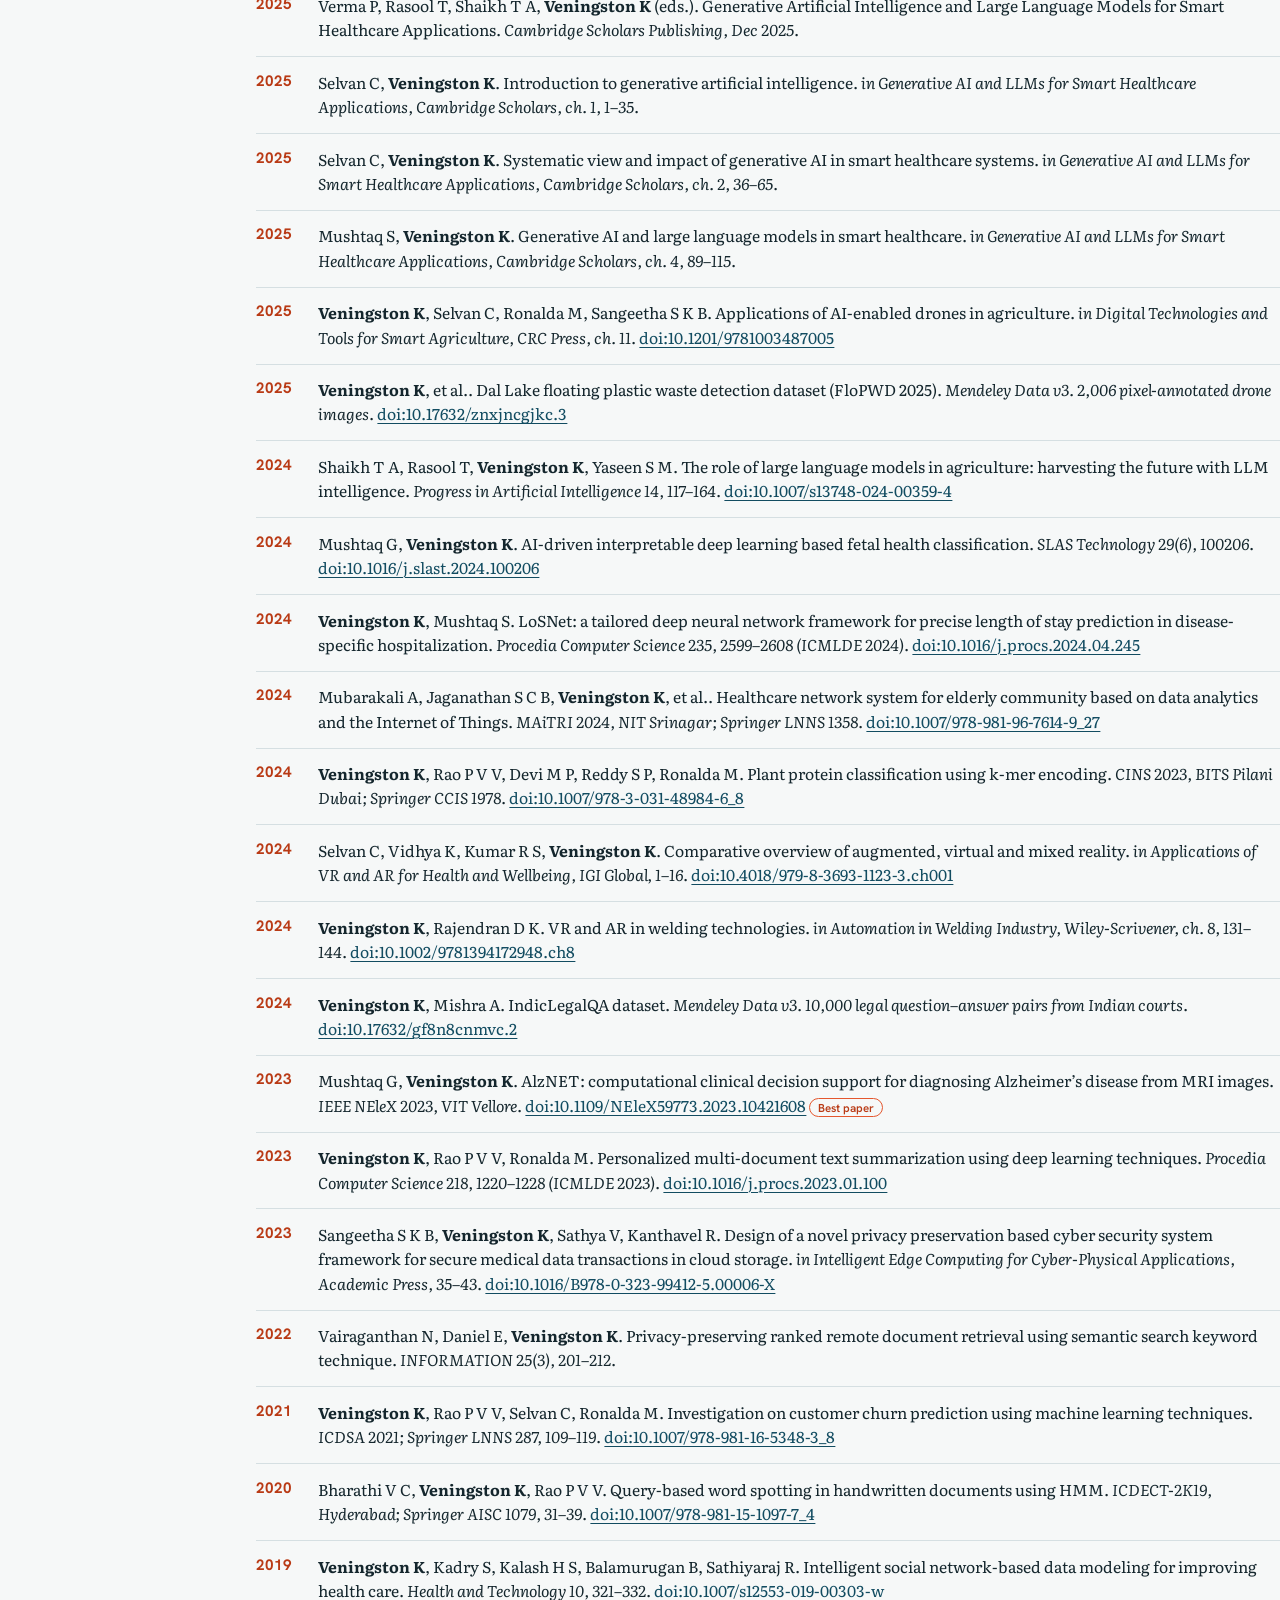
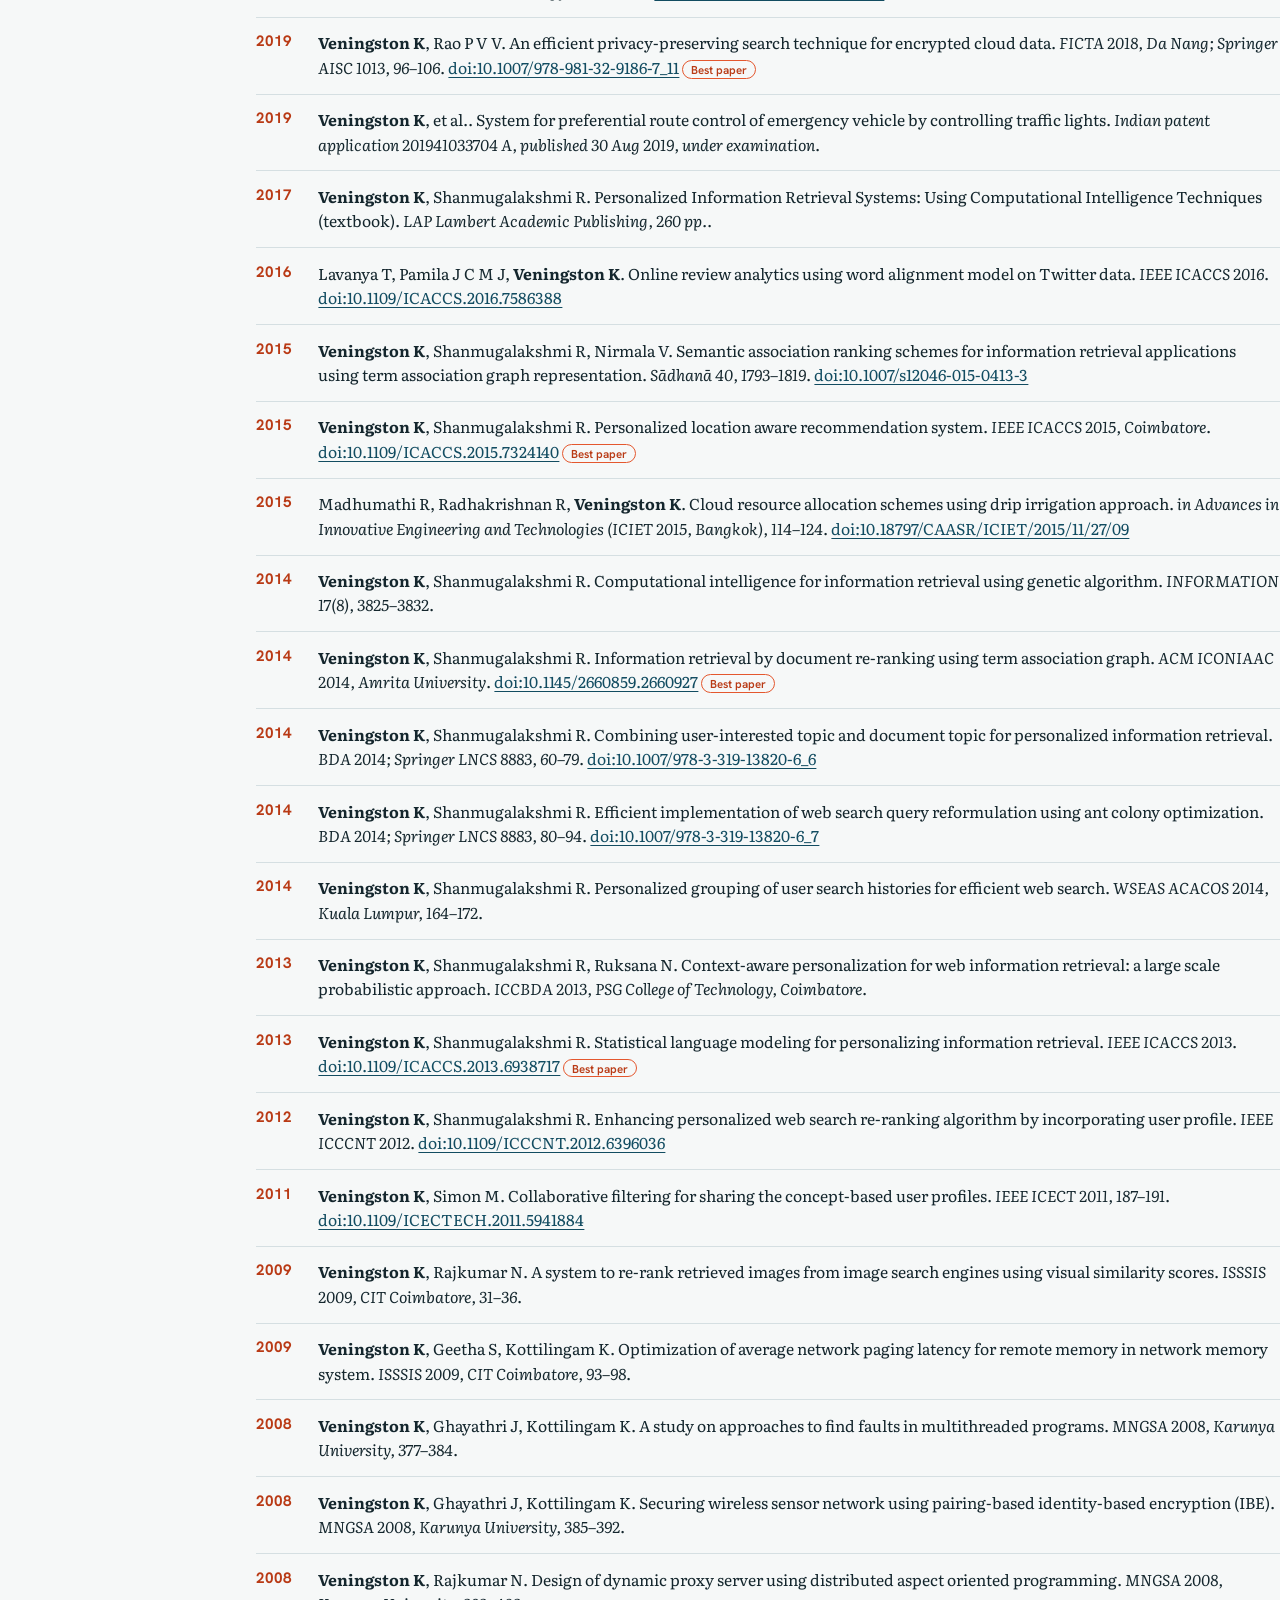
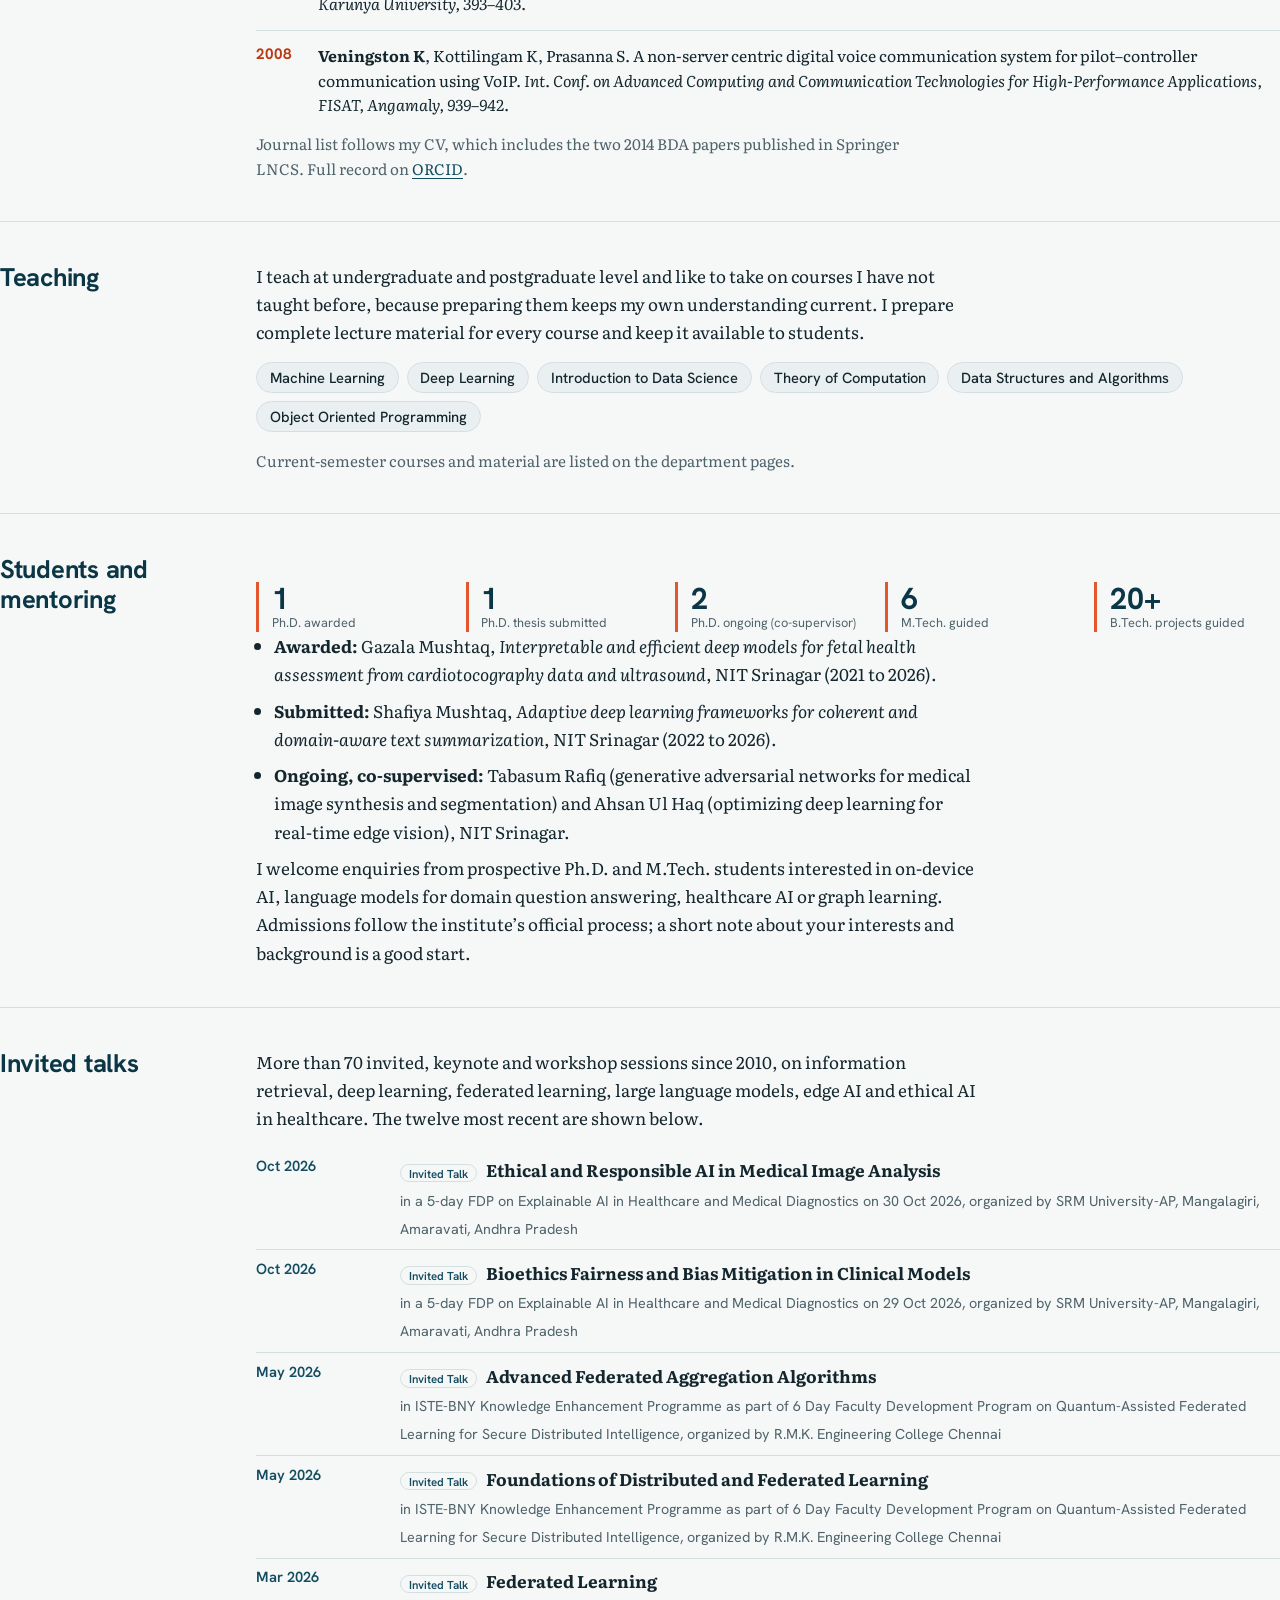
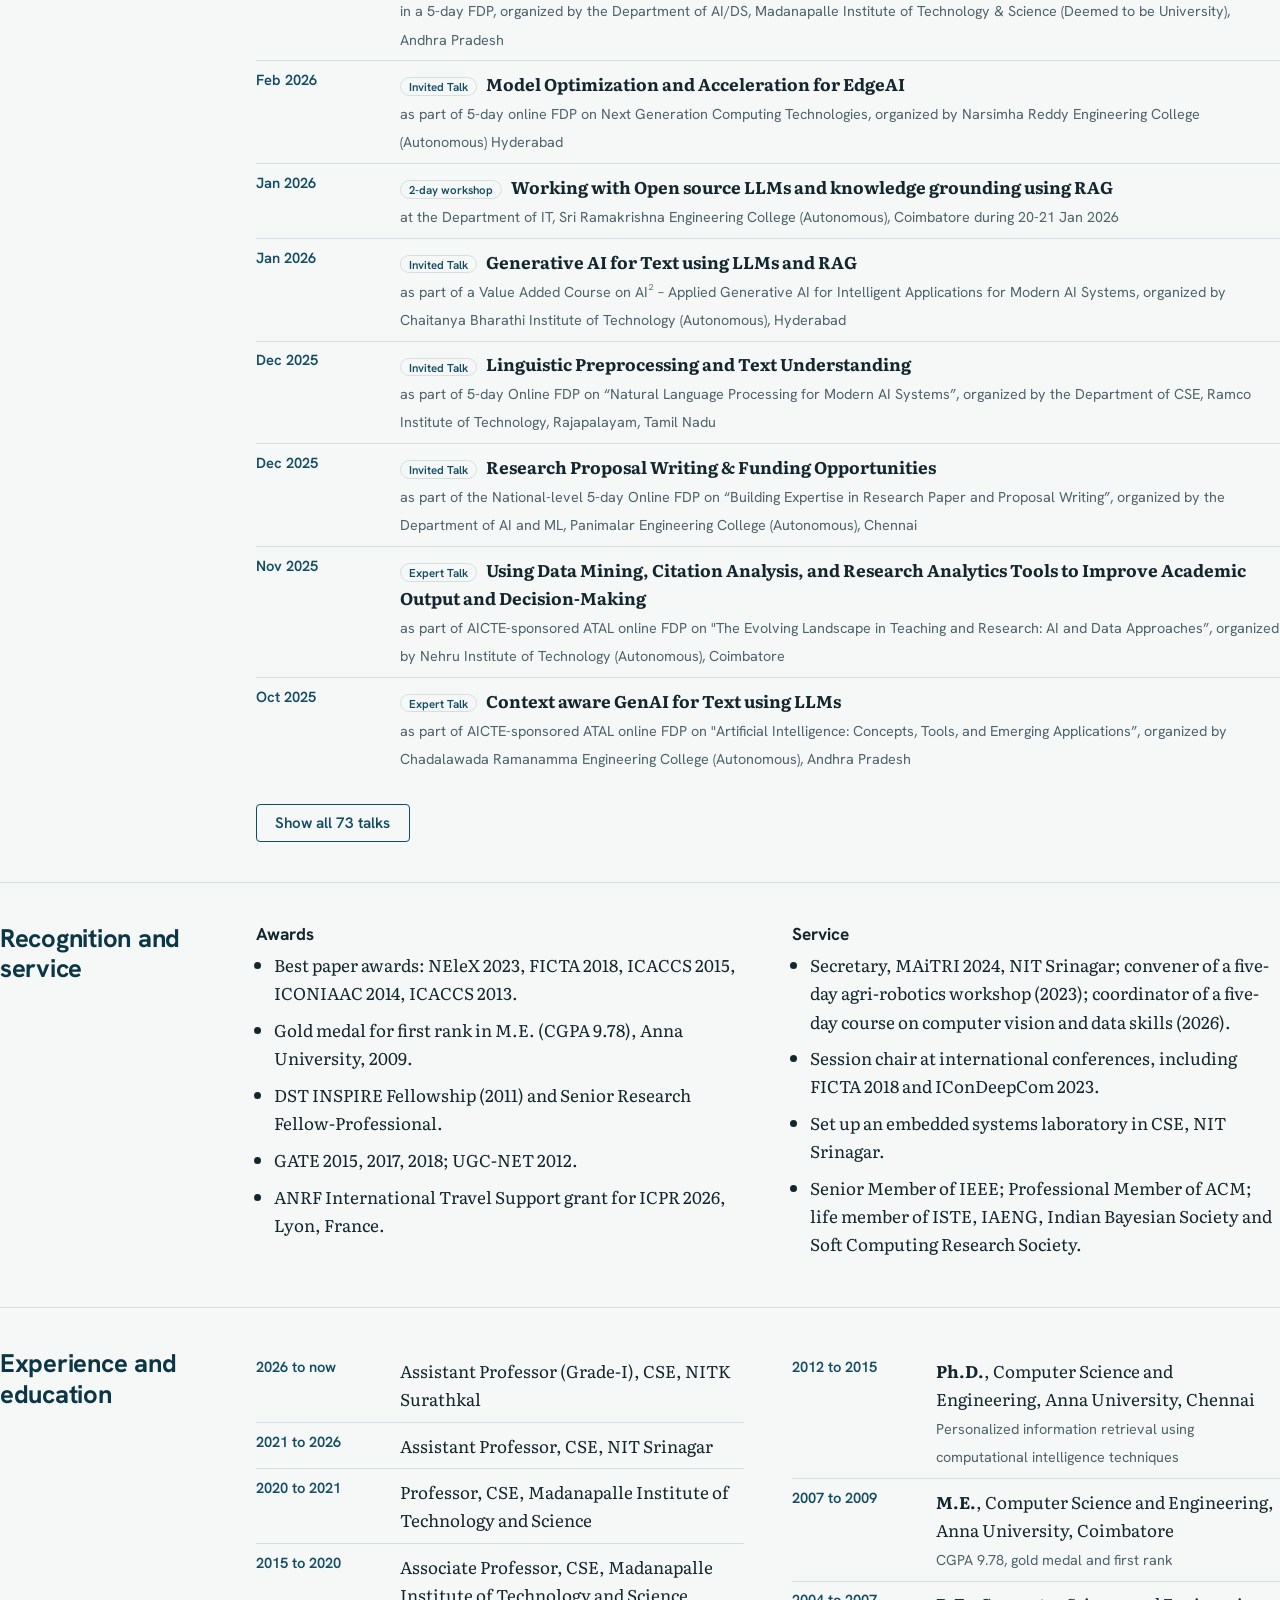
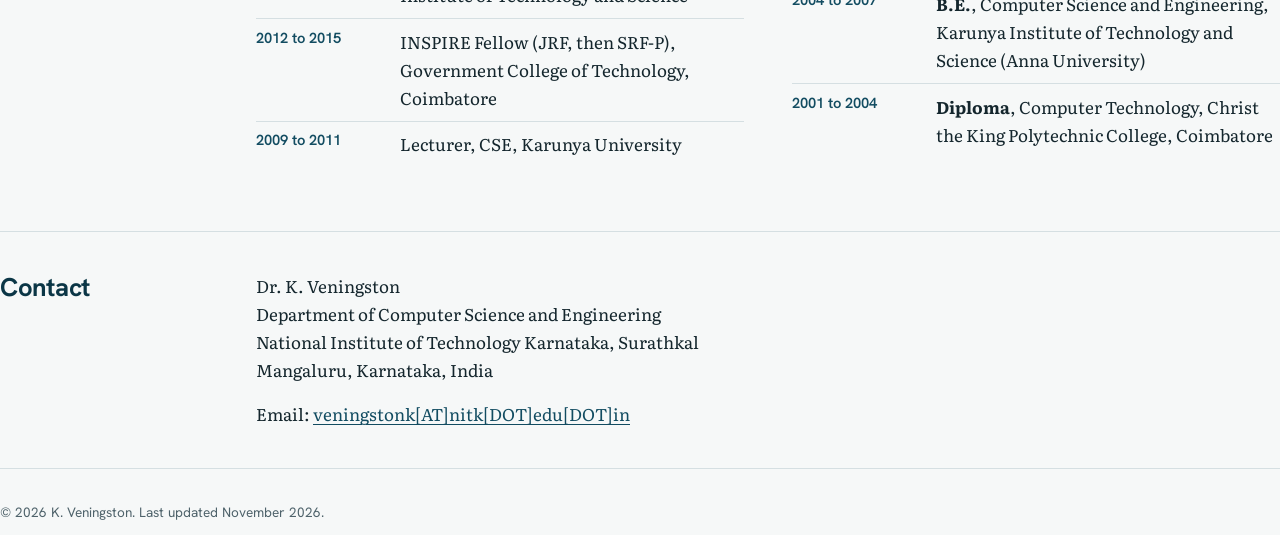
==== commit be32cfc9: "Updated all files Updated all files" ====
--- a/index.html
+++ b/index.html
@@ -60,7 +60,12 @@
             <li><a href="#talks">Talks</a></li>
             <li><a href="#service">Recognition</a></li>
             <li><a href="#contact">Contact</a></li>
-            <li><a href="teams-lab.html">T.E.A.M.S. Lab</a></li>
+            <li>
+                <a href="teams-lab.html" class="nav-new">
+                  T.E.A.M.S. Lab
+                <span class="badge-new">NEW</span>
+                </a>
+            </li>
             <li><a href="internships.html">Internships</a></li>
           </ul>
         </nav>
